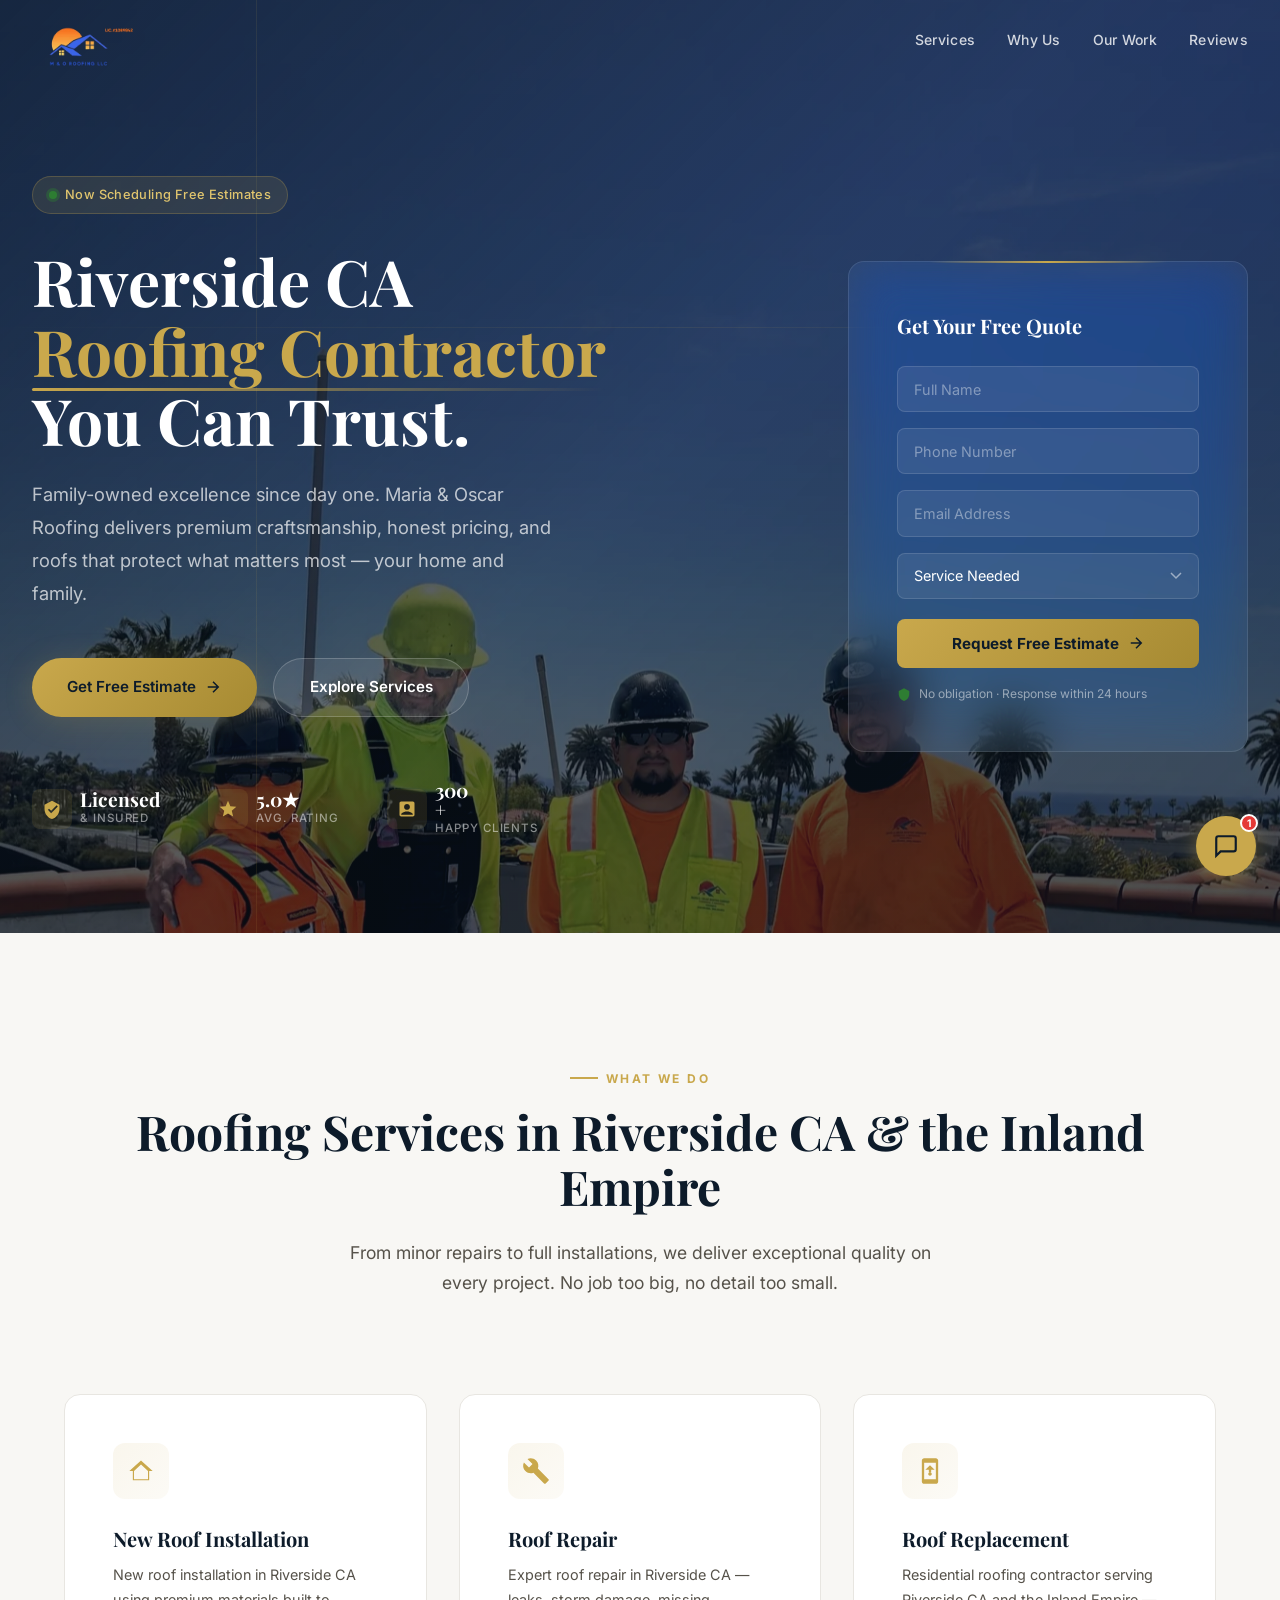
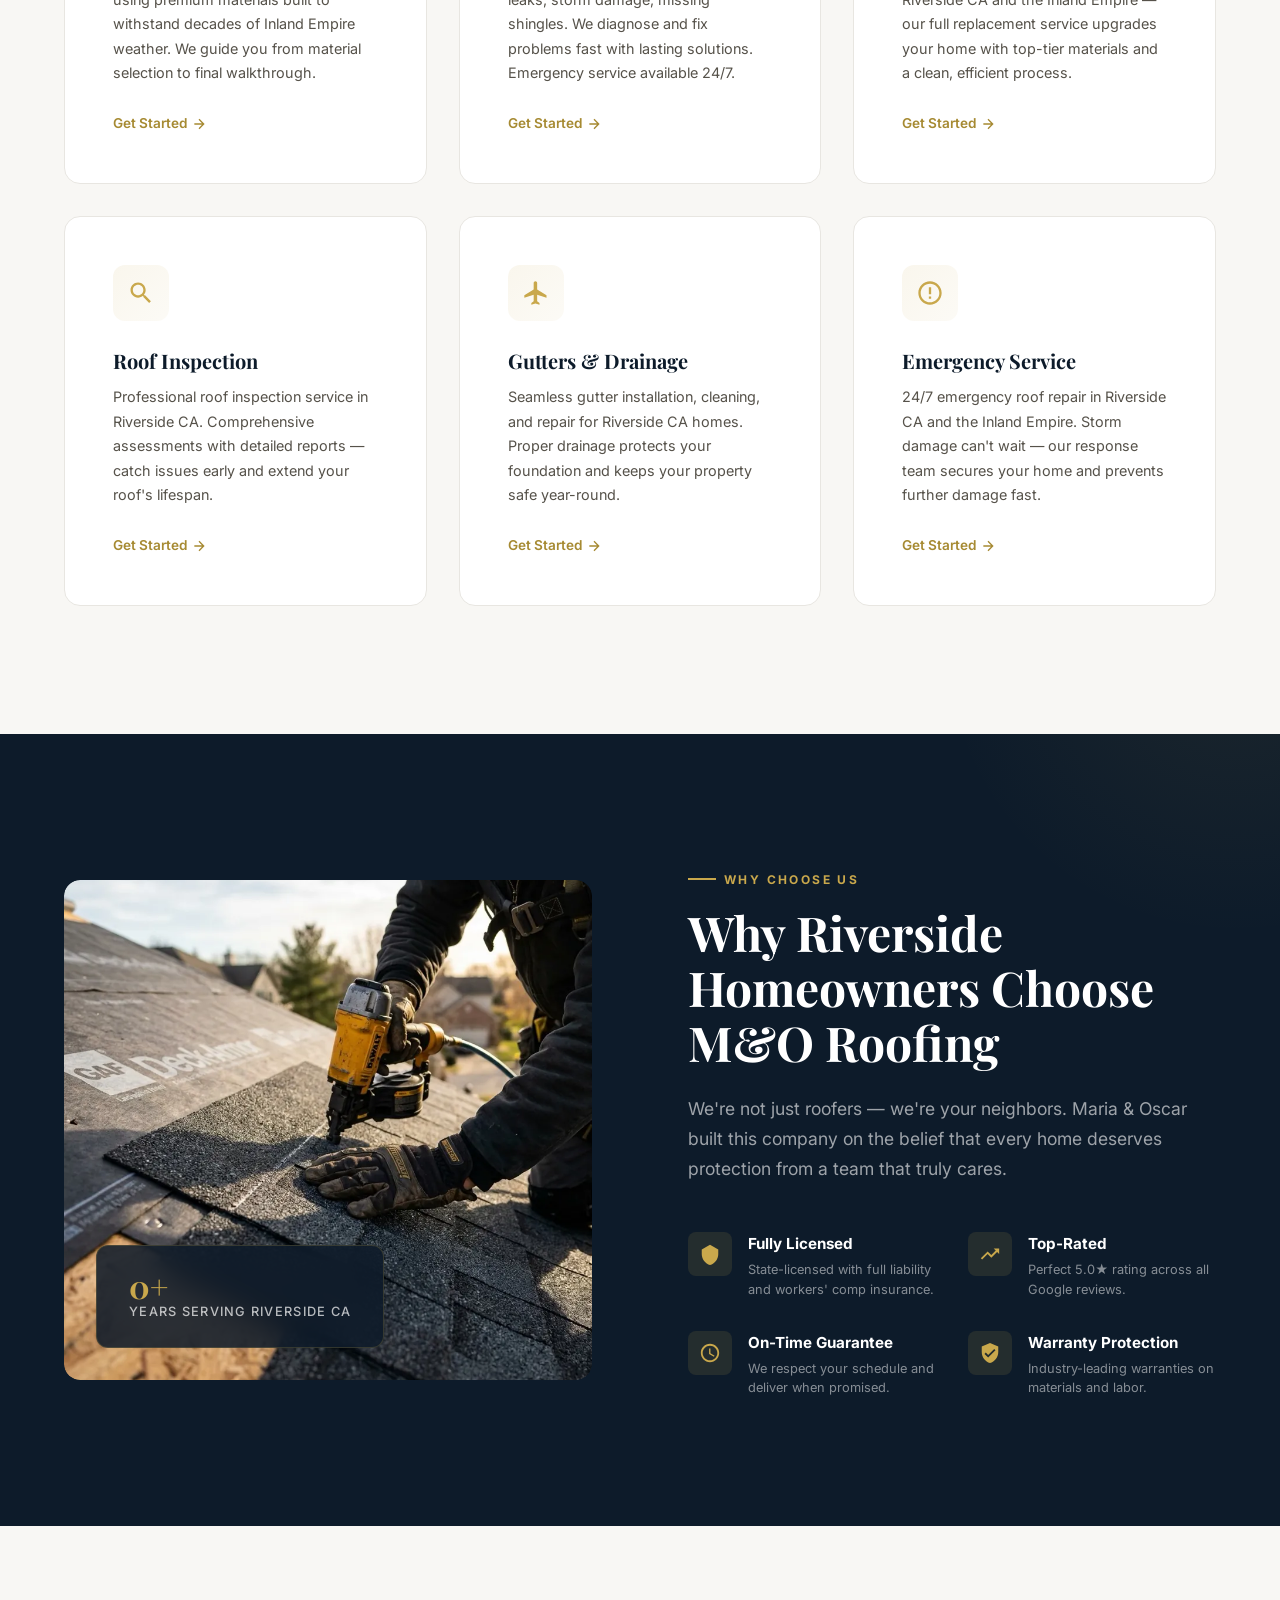
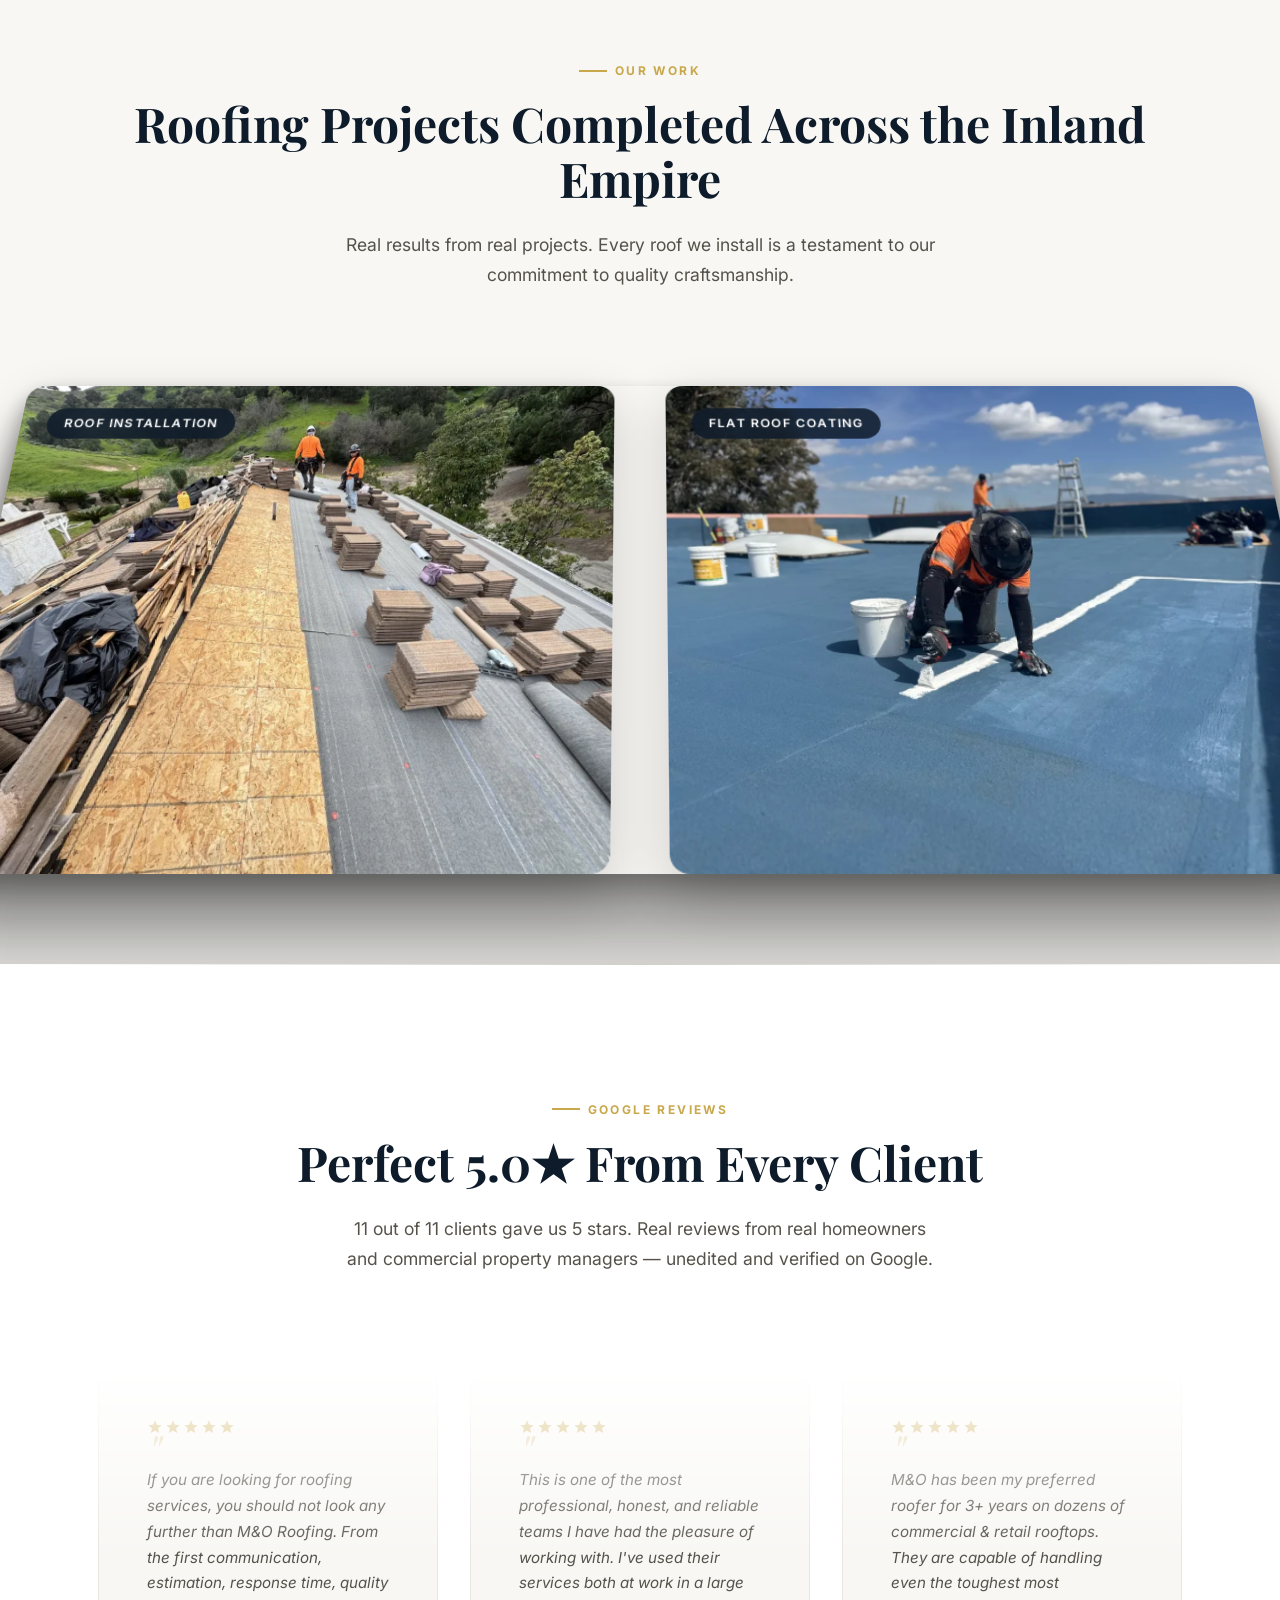
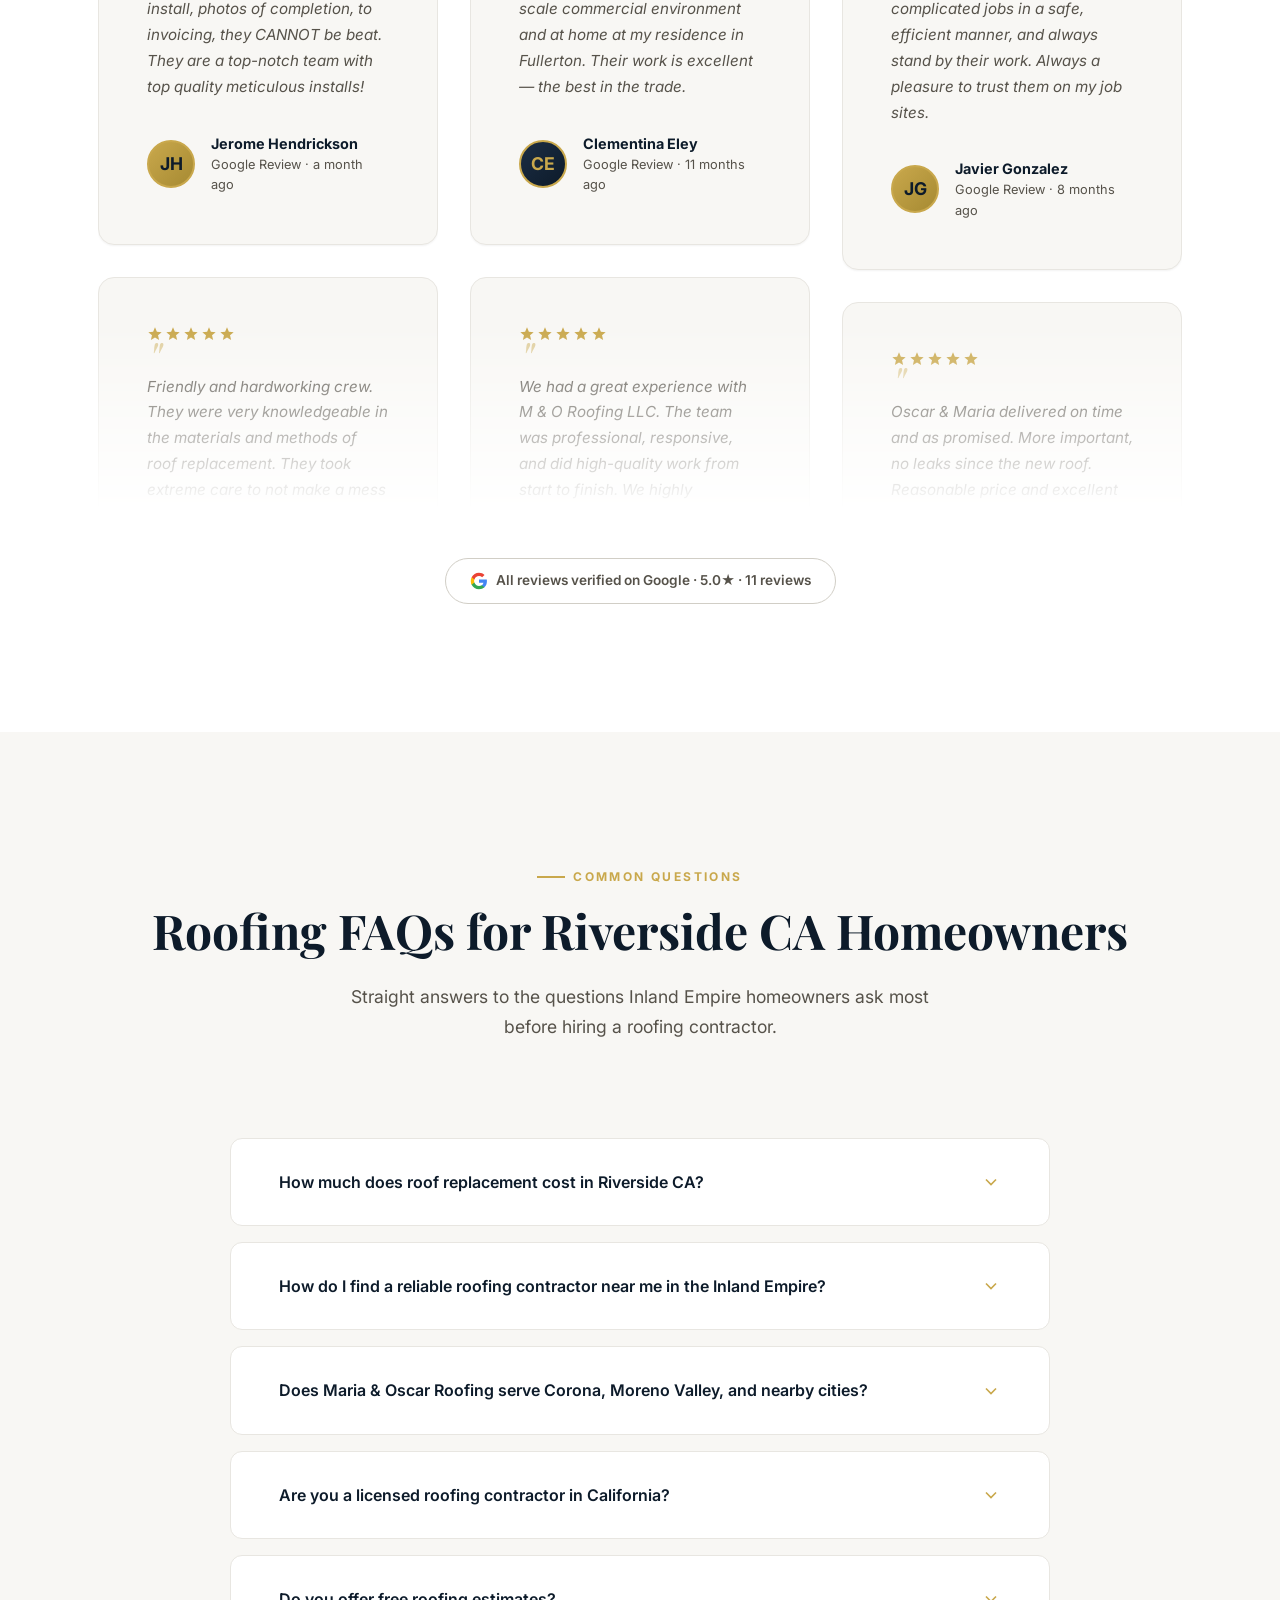
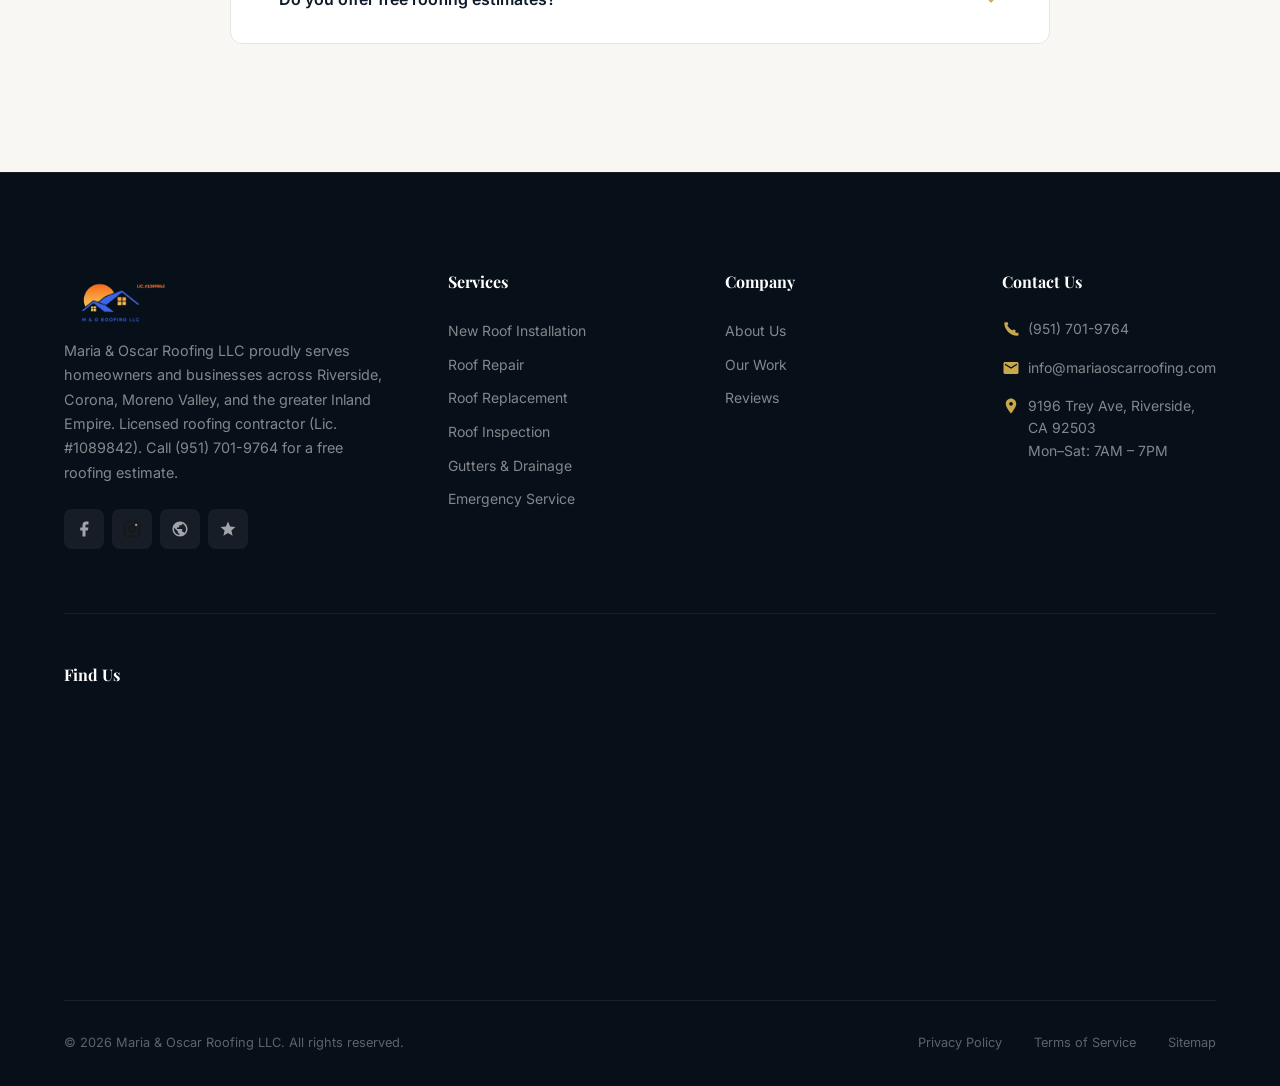
==== index.html @ 0ff8654d "Tighten page: remove ~80 lines of duplicate and zero-value content Removed (SEO-safe, confirmed by a" ====
<!DOCTYPE html>
<html lang="en">
<head>
  <meta charset="UTF-8">
  <meta name="viewport" content="width=device-width, initial-scale=1.0">
  <title>Riverside CA Roofing Contractor | Maria &amp; Oscar Roofing LLC | (951) 701-9764</title>
  <meta name="description" content="Local roofing contractor serving Riverside CA &amp; Inland Empire. Roof repair, replacement &amp; installation. Lic. #1089842. Free estimates. Call (951) 701-9764.">
  <meta name="robots" content="index, follow">
  <meta name="author" content="Maria &amp; Oscar Roofing LLC">
  <meta name="google-site-verification" content="GNiYOM2lp2woW7yAmEBsDlfZGYzzlsnwM2XHnLrbveE" />

  <!-- Canonical -->
  <link rel="canonical" href="https://mariaoscarroofing.com/">

  <!-- Open Graph -->
  <meta property="og:title" content="Maria & Oscar Roofing LLC — Premium Roofing Services">
  <meta property="og:description" content="Expert residential and commercial roofing. Licensed, insured, and trusted by 500+ homeowners.">
  <meta property="og:type" content="website">
  <meta property="og:url" content="https://mariaoscarroofing.com/">
  <meta property="og:image" content="https://mariaoscarroofing.com/images/hero-crew.png">
  <meta property="og:image:width" content="1024">
  <meta property="og:image:height" content="1024">
  <meta property="og:image:type" content="image/png">
  <meta property="og:image:alt" content="Maria & Oscar Roofing LLC — Premium Roofing Services">
  <meta property="og:site_name" content="Maria & Oscar Roofing LLC">
  <meta property="og:locale" content="en_US">

  <!-- Twitter Card -->
  <meta name="twitter:card" content="summary_large_image">
  <meta name="twitter:title" content="Maria & Oscar Roofing LLC — Premium Roofing Services">
  <meta name="twitter:description" content="Expert residential and commercial roofing. Licensed, insured, and trusted by 500+ homeowners.">
  <meta name="twitter:image" content="https://mariaoscarroofing.com/images/hero-crew.png">

  <!-- Mobile / PWA -->
  <meta name="theme-color" content="#0d1b2a">

  <!-- Fonts -->
  <link rel="dns-prefetch" href="https://fonts.googleapis.com">
  <link rel="preconnect" href="https://fonts.googleapis.com">
  <link rel="preconnect" href="https://fonts.gstatic.com" crossorigin>
  <link href="https://fonts.googleapis.com/css2?family=Inter:wght@400;500;600;700&family=Playfair+Display:wght@400;600;700&display=swap" rel="stylesheet" media="print" onload="this.media='all'">
  <noscript><link href="https://fonts.googleapis.com/css2?family=Inter:wght@400;500;600;700&family=Playfair+Display:wght@400;600;700&display=swap" rel="stylesheet"></noscript>

  <!-- Preload hero image (WebP for supported browsers) -->
  <link rel="preload" as="image" href="images/hero-crew.webp" imagesrcset="images/hero-crew-mobile.webp 480w, images/hero-crew.webp 1400w" imagesizes="(max-width: 480px) 480px, 1400px" type="image/webp">

  <!-- Critical CSS inlined for instant first paint -->
  <style>
    *,*::before,*::after{margin:0;padding:0;box-sizing:border-box}
    :root{--color-primary:#0d1b2a;--color-accent:#c9a84c;--color-accent-dark:#a68a32;--color-white:#fff;--color-offwhite:#f8f7f4;--font-display:'Playfair Display',Georgia,serif;--font-body:'Inter',-apple-system,BlinkMacSystemFont,sans-serif;--header-height:80px;--space-sm:0.5rem;--space-md:1rem;--space-lg:1.5rem;--space-xl:2rem;--radius-full:9999px;--transition-base:300ms cubic-bezier(0.4,0,0.2,1)}
    html{scroll-behavior:smooth;-webkit-font-smoothing:antialiased}
    body{font-family:var(--font-body);background:var(--color-offwhite);overflow-x:hidden;line-height:1.6}
    img{max-width:100%;height:auto;display:block}
    a{text-decoration:none;color:inherit}
    button{font-family:var(--font-body);cursor:pointer;border:none;outline:none}
    ul{list-style:none}
    .header{position:fixed;top:0;left:0;right:0;z-index:1000;height:var(--header-height);display:flex;align-items:center}
    .header--transparent{background:transparent}
    .header__inner{display:flex;align-items:center;justify-content:space-between;width:100%;max-width:1400px;margin:0 auto;padding:0 1.5rem}
    .hero{position:relative;min-height:100vh;display:flex;align-items:center;background:var(--color-primary);overflow:hidden}
    .hero__bg{position:absolute;inset:0;z-index:0}
    .hero__bg-image{width:100%;height:100%;object-fit:cover;transform:scale(1.05)}
    .hero__bg-overlay{position:absolute;inset:0;background:linear-gradient(135deg,rgba(13,27,42,.85) 0%,rgba(13,27,42,.65) 50%,rgba(13,27,42,.4) 100%)}
    .hero__content{position:relative;z-index:1;width:100%;max-width:1200px;margin:0 auto;padding:calc(var(--header-height) + 3rem) 1.5rem 4rem;display:grid;grid-template-columns:1fr 420px;gap:3rem;align-items:center}
    .hero__title{font-family:var(--font-display);font-size:clamp(2.5rem,5vw,4.2rem);font-weight:700;color:var(--color-white);line-height:1.08}
    .hero__title-accent{color:var(--color-accent)}
    @media(max-width:768px){:root{--header-height:64px}.hero__content{grid-template-columns:1fr;padding:calc(var(--header-height) + 1.5rem) 1rem 3rem}.hero__title{font-size:clamp(1.9rem,7.5vw,2.8rem)}body{padding-bottom:72px}}
  </style>
  <!-- Full stylesheet loaded async (non-render-blocking) -->
  <link rel="preload" href="styles.css" as="style" onload="this.onload=null;this.rel='stylesheet'">
  <noscript><link rel="stylesheet" href="styles.css"></noscript>

  <!-- Favicon (inline SVG) -->
  <link rel="icon" type="image/svg+xml" href="data:image/svg+xml,%3Csvg xmlns='http://www.w3.org/2000/svg' viewBox='0 0 32 32'%3E%3Crect width='32' height='32' rx='6' fill='%23c9a84c'/%3E%3Cpath d='M16 6L4 18h4v8h16v-8h4L16 6z' fill='%230d1b2a'/%3E%3C/svg%3E">
</head>
<body>

  <a href="#main-content" class="sr-only sr-only--focusable">Skip to main content</a>

  <!-- ============================================
       HEADER / NAVIGATION
       ============================================ -->
  <header class="header header--transparent" id="header">
    <div class="header__inner">
      <a href="#" class="header__logo" aria-label="M &amp; O Roofing LLC — Roofing Contractor Riverside CA">
        <picture>
          <source srcset="images/logo.webp" type="image/webp">
          <img src="images/logo.png" alt="Maria and Oscar Roofing LLC — Riverside CA roofing contractor" class="header__logo-img" width="144" height="70" loading="eager">
        </picture>
      </a>

      <nav class="header__nav" id="nav">
        <ul class="header__nav-list">
          <li><a href="#services" class="header__nav-link">Services</a></li>
          <li><a href="#why-us" class="header__nav-link">Why Us</a></li>
          <li><a href="#gallery" class="header__nav-link">Our Work</a></li>
          <li><a href="#testimonials" class="header__nav-link">Reviews</a></li>
        </ul>
      </nav>

      <button class="header__menu-toggle" id="menu-toggle" aria-label="Toggle navigation menu" aria-expanded="false" aria-controls="nav">
        <span></span>
        <span></span>
        <span></span>
      </button>
    </div>
  </header>

  <main id="main-content">

  <!-- ============================================
       HERO SECTION
       ============================================ -->
  <section class="hero" id="hero">
    <div class="hero__bg">
      <picture>
        <source type="image/webp" srcset="images/hero-crew-mobile.webp 480w, images/hero-crew.webp 1400w" sizes="100vw">
        <img src="images/hero-crew.png"
             srcset="images/hero-crew-mobile.png 480w, images/hero-crew.png 1400w"
             sizes="100vw"
             alt="Maria and Oscar Roofing LLC team installing premium shingles on a Riverside CA home — licensed roofing contractors"
             class="hero__bg-image"
             width="1400" height="1156"
             fetchpriority="high"
             decoding="sync">
      </picture>
      <div class="hero__bg-overlay"></div>
      <div class="hero__bg-lines"></div>
    </div>

    <div class="hero__content">
      <div class="hero__text">
        <div class="hero__badge">
          <span class="hero__badge-dot"></span>
          <span class="hero__badge-text">Now Scheduling Free Estimates</span>
        </div>

        <h1 class="hero__title">
          Riverside CA <br>
          <span class="hero__title-accent">Roofing Contractor</span><br>
          You Can Trust.
        </h1>

        <p class="hero__description">
          Family-owned excellence since day one. Maria & Oscar Roofing delivers premium craftsmanship, honest pricing, and roofs that protect what matters most — your home and family.
        </p>

        <div class="hero__actions">
          <a href="#cta" class="btn btn--primary" id="hero-cta-primary">
            <span>Get Free Estimate</span>
            <svg viewBox="0 0 24 24" fill="none" stroke="currentColor" stroke-width="2"><path d="M5 12h14M12 5l7 7-7 7"/></svg>
          </a>
          <a href="#services" class="btn btn--secondary" id="hero-cta-secondary">
            <span>Explore Services</span>
          </a>
        </div>

        <div class="hero__trust">
          <div class="hero__trust-item">
            <div class="hero__trust-icon">
              <svg viewBox="0 0 24 24"><path d="M12 2L3 7v5c0 5.55 3.84 10.74 9 12 5.16-1.26 9-6.45 9-12V7l-9-5zm-1 15l-4-4 1.41-1.41L11 14.17l6.59-6.59L19 9l-8 8z"/></svg>
            </div>
            <div class="hero__trust-text">
              <span class="hero__trust-number">Licensed</span>
              <span class="hero__trust-label">& Insured</span>
            </div>
          </div>
          <div class="hero__trust-item">
            <div class="hero__trust-icon">
              <svg viewBox="0 0 24 24"><path d="M12 17.27L18.18 21l-1.64-7.03L22 9.24l-7.19-.61L12 2 9.19 8.63 2 9.24l5.46 4.73L5.82 21z"/></svg>
            </div>
            <div class="hero__trust-text">
              <span class="hero__trust-number">5.0★</span>
              <span class="hero__trust-label">Avg. Rating</span>
            </div>
          </div>
          <div class="hero__trust-item">
            <div class="hero__trust-icon">
              <svg viewBox="0 0 24 24"><path d="M19 3H5c-1.1 0-2 .9-2 2v14c0 1.1.9 2 2 2h14c1.1 0 2-.9 2-2V5c0-1.1-.9-2-2-2zm-7 3c1.93 0 3.5 1.57 3.5 3.5S13.93 13 12 13s-3.5-1.57-3.5-3.5S10.07 6 12 6zm7 13H5v-.23c0-.62.28-1.2.76-1.58C7.47 15.82 9.64 15 12 15s4.53.82 6.24 2.19c.48.38.76.97.76 1.58V19z"/></svg>
            </div>
            <div class="hero__trust-text">
              <span class="hero__trust-number counter" data-target="500">0</span><span class="hero__trust-number">+</span>
              <span class="hero__trust-label">Happy Clients</span>
            </div>
          </div>
        </div>
      </div>

      <!-- Floating Quote Card -->
      <div class="hero__card">
        <h2 class="hero__card-title">Get Your Free Quote</h2>
        <form class="hero__card-form" id="hero-quote-form">
          <input type="text" class="hero__card-input" id="quote-name" name="name" placeholder="Full Name" required aria-label="Full name" autocomplete="name">
          <input type="tel" class="hero__card-input" id="quote-phone" name="phone" placeholder="Phone Number" required aria-label="Phone number" autocomplete="tel">
          <input type="email" class="hero__card-input" id="quote-email" name="email" placeholder="Email Address" aria-label="Email address" autocomplete="email">
          <select class="hero__card-select" id="quote-service" name="service" aria-label="Service needed">
            <option value="" disabled selected>Service Needed</option>
            <option value="new-roof">New Roof Installation</option>
            <option value="repair">Roof Repair</option>
            <option value="replacement">Roof Replacement</option>
            <option value="inspection">Roof Inspection</option>
            <option value="gutters">Gutters & Drainage</option>
            <option value="emergency">Emergency Repair</option>
          </select>
          <button type="submit" class="hero__card-btn" id="hero-quote-submit">
            <span>Request Free Estimate</span>
            <svg viewBox="0 0 24 24" fill="none" stroke="currentColor" stroke-width="2"><path d="M5 12h14M12 5l7 7-7 7"/></svg>
          </button>
        </form>
        <div class="hero__card-trust">
          <svg viewBox="0 0 24 24"><path d="M12 2L3 7v5c0 5.55 3.84 10.74 9 12 5.16-1.26 9-6.45 9-12V7l-9-5z"/></svg>
          <span>No obligation · Response within 24 hours</span>
        </div>
      </div>
    </div>

  </section>


  <!-- ============================================
       SERVICES SECTION
       ============================================ -->
  <section class="services" id="services">
    <div class="container">
      <div class="services__header reveal">
        <span class="section-label">What We Do</span>
        <h2 class="section-title">Roofing Services in Riverside CA &amp; the Inland Empire</h2>
        <p class="section-subtitle">From minor repairs to full installations, we deliver exceptional quality on every project. No job too big, no detail too small.</p>
      </div>

      <div class="services__grid stagger-children">
        <!-- Service 1 -->
        <article class="service-card reveal" id="service-new-roof">
          <div class="service-card__icon">
            <svg viewBox="0 0 24 24"><path d="M12 3L2 12h3v8h14v-8h3L12 3zm0 3.5L18 12v7H6v-7l6-5.5z"/></svg>
          </div>
          <h3 class="service-card__title">New Roof Installation</h3>
          <p class="service-card__desc">New roof installation in Riverside CA using premium materials built to withstand decades of Inland Empire weather. We guide you from material selection to final walkthrough.</p>
          <a href="#cta" class="service-card__link">
            Get Started
            <svg viewBox="0 0 24 24" fill="none" stroke="currentColor" stroke-width="2"><path d="M5 12h14M12 5l7 7-7 7"/></svg>
          </a>
        </article>

        <!-- Service 2 -->
        <article class="service-card reveal" id="service-repair">
          <div class="service-card__icon">
            <svg viewBox="0 0 24 24"><path d="M22.7 19l-9.1-9.1c.9-2.3.4-5-1.5-6.9-2-2-5-2.4-7.4-1.3L9 6 6 9 1.6 4.7C.4 7.1.9 10.1 2.9 12.1c1.9 1.9 4.6 2.4 6.9 1.5l9.1 9.1c.4.4 1 .4 1.4 0l2.3-2.3c.5-.4.5-1.1.1-1.4z"/></svg>
          </div>
          <h3 class="service-card__title">Roof Repair</h3>
          <p class="service-card__desc">Expert roof repair in Riverside CA — leaks, storm damage, missing shingles. We diagnose and fix problems fast with lasting solutions. Emergency service available 24/7.</p>
          <a href="#cta" class="service-card__link">
            Get Started
            <svg viewBox="0 0 24 24" fill="none" stroke="currentColor" stroke-width="2"><path d="M5 12h14M12 5l7 7-7 7"/></svg>
          </a>
        </article>

        <!-- Service 3 -->
        <article class="service-card reveal" id="service-replacement">
          <div class="service-card__icon">
            <svg viewBox="0 0 24 24"><path d="M17 1H7c-1.1 0-2 .9-2 2v18c0 1.1.9 2 2 2h10c1.1 0 2-.9 2-2V3c0-1.1-.9-2-2-2zm0 18H7V5h10v14zm-5-3c.83 0 1.5-.67 1.5-1.5S12.83 13 12 13s-1.5.67-1.5 1.5.67 1.5 1.5 1.5zM12 7l-4 4h3v2h2v-2h3l-4-4z"/></svg>
          </div>
          <h3 class="service-card__title">Roof Replacement</h3>
          <p class="service-card__desc">Residential roofing contractor serving Riverside CA and the Inland Empire — our full replacement service upgrades your home with top-tier materials and a clean, efficient process.</p>
          <a href="#cta" class="service-card__link">
            Get Started
            <svg viewBox="0 0 24 24" fill="none" stroke="currentColor" stroke-width="2"><path d="M5 12h14M12 5l7 7-7 7"/></svg>
          </a>
        </article>

        <!-- Service 4 -->
        <article class="service-card reveal" id="service-inspection">
          <div class="service-card__icon">
            <svg viewBox="0 0 24 24"><path d="M15.5 14h-.79l-.28-.27C15.41 12.59 16 11.11 16 9.5 16 5.91 13.09 3 9.5 3S3 5.91 3 9.5 5.91 16 9.5 16c1.61 0 3.09-.59 4.23-1.57l.27.28v.79l5 4.99L20.49 19l-4.99-5zm-6 0C7.01 14 5 11.99 5 9.5S7.01 5 9.5 5 14 7.01 14 9.5 11.99 14 9.5 14z"/></svg>
          </div>
          <h3 class="service-card__title">Roof Inspection</h3>
          <p class="service-card__desc">Professional roof inspection service in Riverside CA. Comprehensive assessments with detailed reports — catch issues early and extend your roof's lifespan.</p>
          <a href="#cta" class="service-card__link">
            Get Started
            <svg viewBox="0 0 24 24" fill="none" stroke="currentColor" stroke-width="2"><path d="M5 12h14M12 5l7 7-7 7"/></svg>
          </a>
        </article>

        <!-- Service 5 -->
        <article class="service-card reveal" id="service-gutters">
          <div class="service-card__icon">
            <svg viewBox="0 0 24 24"><path d="M21 16v-2l-8-5V3.5c0-.83-.67-1.5-1.5-1.5S10 2.67 10 3.5V9l-8 5v2l8-2.5V19l-2 1.5V22l3.5-1 3.5 1v-1.5L13 19v-5.5l8 2.5z"/></svg>
          </div>
          <h3 class="service-card__title">Gutters & Drainage</h3>
          <p class="service-card__desc">Seamless gutter installation, cleaning, and repair for Riverside CA homes. Proper drainage protects your foundation and keeps your property safe year-round.</p>
          <a href="#cta" class="service-card__link">
            Get Started
            <svg viewBox="0 0 24 24" fill="none" stroke="currentColor" stroke-width="2"><path d="M5 12h14M12 5l7 7-7 7"/></svg>
          </a>
        </article>

        <!-- Service 6 -->
        <article class="service-card reveal" id="service-emergency">
          <div class="service-card__icon">
            <svg viewBox="0 0 24 24"><path d="M11 15h2v2h-2zm0-8h2v6h-2zm.99-5C6.47 2 2 6.48 2 12s4.47 10 9.99 10C17.52 22 22 17.52 22 12S17.52 2 11.99 2zM12 20c-4.42 0-8-3.58-8-8s3.58-8 8-8 8 3.58 8 8-3.58 8-8 8z"/></svg>
          </div>
          <h3 class="service-card__title">Emergency Service</h3>
          <p class="service-card__desc">24/7 emergency roof repair in Riverside CA and the Inland Empire. Storm damage can't wait — our response team secures your home and prevents further damage fast.</p>
          <a href="#cta" class="service-card__link">
            Get Started
            <svg viewBox="0 0 24 24" fill="none" stroke="currentColor" stroke-width="2"><path d="M5 12h14M12 5l7 7-7 7"/></svg>
          </a>
        </article>
      </div>
    </div>
  </section>

  <!-- ============================================
       WHY CHOOSE US
       ============================================ -->
  <section class="why-us" id="why-us">
    <div class="container why-us__inner">
      <div class="why-us__image-wrap reveal-left">
        <picture>
          <source type="image/webp" srcset="images/detail-mobile.webp 480w, images/detail.webp 900w" sizes="(max-width: 768px) 100vw, 45vw">
          <img src="images/detail.png"
               srcset="images/detail-mobile.png 480w, images/detail.png 900w"
               sizes="(max-width: 768px) 100vw, 45vw"
               alt="M&amp;O Roofing LLC craftsman installing premium roofing shingles on a Riverside CA home"
               class="why-us__image"
               width="1024" height="1024"
               loading="lazy" decoding="async">
        </picture>
        <div class="why-us__image-badge">
          <div class="why-us__image-badge-number" aria-label="3 plus years serving Riverside CA"><span class="counter" data-target="3">0</span>+</div>
          <div class="why-us__image-badge-text">Years Serving Riverside CA</div>
        </div>
      </div>

      <div class="why-us__content reveal-right">
        <span class="section-label">Why Choose Us</span>
        <h2 class="section-title">Why Riverside Homeowners Choose M&amp;O Roofing</h2>
        <p class="section-subtitle">We're not just roofers — we're your neighbors. Maria & Oscar built this company on the belief that every home deserves protection from a team that truly cares.</p>

        <div class="why-us__features stagger-children">
          <div class="why-us__feature reveal">
            <div class="why-us__feature-icon">
              <svg viewBox="0 0 24 24"><path d="M12 2L3 7v5c0 5.55 3.84 10.74 9 12 5.16-1.26 9-6.45 9-12V7l-9-5z"/></svg>
            </div>
            <div>
              <div class="why-us__feature-title">Fully Licensed</div>
              <div class="why-us__feature-desc">State-licensed with full liability and workers' comp insurance.</div>
            </div>
          </div>

          <div class="why-us__feature reveal">
            <div class="why-us__feature-icon">
              <svg viewBox="0 0 24 24"><path d="M16 6l2.29 2.29-4.88 4.88-4-4L2 16.59 3.41 18l6-6 4 4 6.3-6.29L22 12V6z"/></svg>
            </div>
            <div>
              <div class="why-us__feature-title">Top-Rated</div>
              <div class="why-us__feature-desc">Perfect 5.0★ rating across all Google reviews.</div>
            </div>
          </div>

          <div class="why-us__feature reveal">
            <div class="why-us__feature-icon">
              <svg viewBox="0 0 24 24"><path d="M11.99 2C6.47 2 2 6.48 2 12s4.47 10 9.99 10C17.52 22 22 17.52 22 12S17.52 2 11.99 2zM12 20c-4.42 0-8-3.58-8-8s3.58-8 8-8 8 3.58 8 8-3.58 8-8 8zm.5-13H11v6l5.25 3.15.75-1.23-4.5-2.67z"/></svg>
            </div>
            <div>
              <div class="why-us__feature-title">On-Time Guarantee</div>
              <div class="why-us__feature-desc">We respect your schedule and deliver when promised.</div>
            </div>
          </div>

          <div class="why-us__feature reveal">
            <div class="why-us__feature-icon">
              <svg viewBox="0 0 24 24"><path d="M12 1L3 5v6c0 5.55 3.84 10.74 9 12 5.16-1.26 9-6.45 9-12V5l-9-4zm-2 16l-4-4 1.41-1.41L10 14.17l6.59-6.59L18 9l-8 8z"/></svg>
            </div>
            <div>
              <div class="why-us__feature-title">Warranty Protection</div>
              <div class="why-us__feature-desc">Industry-leading warranties on materials and labor.</div>
            </div>
          </div>
        </div>
      </div>
    </div>
  </section>

  <!-- ============================================
       GALLERY / BEFORE & AFTER
       ============================================ -->
  <section class="gallery" id="gallery">
    <div class="container">
      <div class="gallery__header reveal">
        <span class="section-label">Our Work</span>
        <h2 class="section-title">Roofing Projects Completed Across the Inland Empire</h2>
        <p class="section-subtitle">Real results from real projects. Every roof we install is a testament to our commitment to quality craftsmanship.</p>
      </div>

      <div class="scroll-perspective">
      <div class="gallery__showcase scroll-card" id="gallery-scroll-card">
        <div class="gallery__image-wrap">
          <picture>
            <source type="image/webp" srcset="images/gallery-job-1-mobile.webp 480w, images/gallery-job-1.webp 900w" sizes="(max-width: 768px) 100vw, 45vw">
            <img src="images/gallery-job-1.png"
                 srcset="images/gallery-job-1-mobile.png 480w, images/gallery-job-1.png 900w"
                 sizes="(max-width: 768px) 100vw, 45vw"
                 alt="Maria and Oscar Roofing LLC crew installing new roof sheathing and tiles on a residential home in Riverside CA"
                 class="gallery__image"
                 width="900" height="675"
                 loading="lazy" decoding="async">
          </picture>
          <span class="gallery__image-label">Roof Installation</span>
        </div>

        <div>
          <div class="gallery__image-wrap">
            <picture>
              <source type="image/webp" srcset="images/gallery-job-2-mobile.webp 480w, images/gallery-job-2.webp 900w" sizes="(max-width: 768px) 100vw, 45vw">
              <img src="images/gallery-job-2.png"
                   srcset="images/gallery-job-2-mobile.png 480w, images/gallery-job-2.png 900w"
                   sizes="(max-width: 768px) 100vw, 45vw"
                   alt="Maria and Oscar Roofing LLC roofer applying elastomeric flat roof coating on a commercial property in Riverside CA"
                   class="gallery__image"
                   width="900" height="675"
                   loading="lazy" decoding="async">
            </picture>
            <span class="gallery__image-label">Flat Roof Coating</span>
          </div>

        </div>
      </div><!-- /.gallery__showcase.scroll-card -->
      </div><!-- /.scroll-perspective -->
    </div>
  </section>

  <!-- ============================================
       TESTIMONIALS — Auto-Scrolling Columns
       ============================================ -->
  <section class="testimonials" id="testimonials">
    <div class="container">
      <div class="testimonials__header reveal">
        <span class="section-label">Google Reviews</span>
        <h2 class="section-title">Perfect 5.0★ From Every Client</h2>
        <p class="section-subtitle">11 out of 11 clients gave us 5 stars. Real reviews from real homeowners and commercial property managers — unedited and verified on Google.</p>
      </div>

      <!-- Scrolling Columns Container -->
      <div class="testimonials-columns" id="testimonials-columns">

        <!-- Column 1 (speed: 25s) -->
        <div class="testimonials-col">
          <div class="testimonials-col__track" style="animation-duration: 25s;">
            <!-- SET 1 -->
            <article class="testimonial-card">
              <div class="testimonial-card__stars">
                <svg viewBox="0 0 24 24"><path d="M12 17.27L18.18 21l-1.64-7.03L22 9.24l-7.19-.61L12 2 9.19 8.63 2 9.24l5.46 4.73L5.82 21z"/></svg>
                <svg viewBox="0 0 24 24"><path d="M12 17.27L18.18 21l-1.64-7.03L22 9.24l-7.19-.61L12 2 9.19 8.63 2 9.24l5.46 4.73L5.82 21z"/></svg>
                <svg viewBox="0 0 24 24"><path d="M12 17.27L18.18 21l-1.64-7.03L22 9.24l-7.19-.61L12 2 9.19 8.63 2 9.24l5.46 4.73L5.82 21z"/></svg>
                <svg viewBox="0 0 24 24"><path d="M12 17.27L18.18 21l-1.64-7.03L22 9.24l-7.19-.61L12 2 9.19 8.63 2 9.24l5.46 4.73L5.82 21z"/></svg>
                <svg viewBox="0 0 24 24"><path d="M12 17.27L18.18 21l-1.64-7.03L22 9.24l-7.19-.61L12 2 9.19 8.63 2 9.24l5.46 4.73L5.82 21z"/></svg>
              </div>
              <p class="testimonial-card__quote">If you are looking for roofing services, you should not look any further than M&O Roofing. From the first communication, estimation, response time, quality install, photos of completion, to invoicing, they CANNOT be beat. They are a top-notch team with top quality meticulous installs!</p>
              <div class="testimonial-card__author">
                <div class="testimonial-card__avatar-initials testimonial-card__avatar-initials--gold">JH</div>
                <div>
                  <div class="testimonial-card__name">Jerome Hendrickson</div>
                  <div class="testimonial-card__location">Google Review · a month ago</div>
                </div>
              </div>
            </article>
            <article class="testimonial-card">
              <div class="testimonial-card__stars">
                <svg viewBox="0 0 24 24"><path d="M12 17.27L18.18 21l-1.64-7.03L22 9.24l-7.19-.61L12 2 9.19 8.63 2 9.24l5.46 4.73L5.82 21z"/></svg>
                <svg viewBox="0 0 24 24"><path d="M12 17.27L18.18 21l-1.64-7.03L22 9.24l-7.19-.61L12 2 9.19 8.63 2 9.24l5.46 4.73L5.82 21z"/></svg>
                <svg viewBox="0 0 24 24"><path d="M12 17.27L18.18 21l-1.64-7.03L22 9.24l-7.19-.61L12 2 9.19 8.63 2 9.24l5.46 4.73L5.82 21z"/></svg>
                <svg viewBox="0 0 24 24"><path d="M12 17.27L18.18 21l-1.64-7.03L22 9.24l-7.19-.61L12 2 9.19 8.63 2 9.24l5.46 4.73L5.82 21z"/></svg>
                <svg viewBox="0 0 24 24"><path d="M12 17.27L18.18 21l-1.64-7.03L22 9.24l-7.19-.61L12 2 9.19 8.63 2 9.24l5.46 4.73L5.82 21z"/></svg>
              </div>
              <p class="testimonial-card__quote">Friendly and hardworking crew. They were very knowledgeable in the materials and methods of roof replacement. They took extreme care to not make a mess or impact the neighboring properties. I highly recommend Maria and Oscar for your next roof.</p>
              <div class="testimonial-card__author">
                <div class="testimonial-card__avatar-initials testimonial-card__avatar-initials--navy">MY</div>
                <div>
                  <div class="testimonial-card__name">Mark Young</div>
                  <div class="testimonial-card__location">Google Review · 11 months ago</div>
                </div>
              </div>
            </article>
            <article class="testimonial-card">
              <div class="testimonial-card__stars">
                <svg viewBox="0 0 24 24"><path d="M12 17.27L18.18 21l-1.64-7.03L22 9.24l-7.19-.61L12 2 9.19 8.63 2 9.24l5.46 4.73L5.82 21z"/></svg>
                <svg viewBox="0 0 24 24"><path d="M12 17.27L18.18 21l-1.64-7.03L22 9.24l-7.19-.61L12 2 9.19 8.63 2 9.24l5.46 4.73L5.82 21z"/></svg>
                <svg viewBox="0 0 24 24"><path d="M12 17.27L18.18 21l-1.64-7.03L22 9.24l-7.19-.61L12 2 9.19 8.63 2 9.24l5.46 4.73L5.82 21z"/></svg>
                <svg viewBox="0 0 24 24"><path d="M12 17.27L18.18 21l-1.64-7.03L22 9.24l-7.19-.61L12 2 9.19 8.63 2 9.24l5.46 4.73L5.82 21z"/></svg>
                <svg viewBox="0 0 24 24"><path d="M12 17.27L18.18 21l-1.64-7.03L22 9.24l-7.19-.61L12 2 9.19 8.63 2 9.24l5.46 4.73L5.82 21z"/></svg>
              </div>
              <p class="testimonial-card__quote">They did an amazing job, very clean and professional. I will recommend them 100%. Reasonable pricing and outstanding results. Couldn't be happier with how our roof turned out.</p>
              <div class="testimonial-card__author">
                <div class="testimonial-card__avatar-initials testimonial-card__avatar-initials--gold">CI</div>
                <div>
                  <div class="testimonial-card__name">Carlos Islas</div>
                  <div class="testimonial-card__location">Google Review · 3 weeks ago</div>
                </div>
              </div>
            </article>
            <!-- SET 2 (duplicate for seamless loop) -->
            <article class="testimonial-card" aria-hidden="true">
              <div class="testimonial-card__stars">
                <svg viewBox="0 0 24 24"><path d="M12 17.27L18.18 21l-1.64-7.03L22 9.24l-7.19-.61L12 2 9.19 8.63 2 9.24l5.46 4.73L5.82 21z"/></svg><svg viewBox="0 0 24 24"><path d="M12 17.27L18.18 21l-1.64-7.03L22 9.24l-7.19-.61L12 2 9.19 8.63 2 9.24l5.46 4.73L5.82 21z"/></svg><svg viewBox="0 0 24 24"><path d="M12 17.27L18.18 21l-1.64-7.03L22 9.24l-7.19-.61L12 2 9.19 8.63 2 9.24l5.46 4.73L5.82 21z"/></svg><svg viewBox="0 0 24 24"><path d="M12 17.27L18.18 21l-1.64-7.03L22 9.24l-7.19-.61L12 2 9.19 8.63 2 9.24l5.46 4.73L5.82 21z"/></svg><svg viewBox="0 0 24 24"><path d="M12 17.27L18.18 21l-1.64-7.03L22 9.24l-7.19-.61L12 2 9.19 8.63 2 9.24l5.46 4.73L5.82 21z"/></svg>
              </div>
              <p class="testimonial-card__quote">If you are looking for roofing services, you should not look any further than M&O Roofing. From the first communication, estimation, response time, quality install, photos of completion, to invoicing, they CANNOT be beat. They are a top-notch team with top quality meticulous installs!</p>
              <div class="testimonial-card__author"><div class="testimonial-card__avatar-initials testimonial-card__avatar-initials--gold">JH</div><div><div class="testimonial-card__name">Jerome Hendrickson</div><div class="testimonial-card__location">Google Review · a month ago</div></div></div>
            </article>
            <article class="testimonial-card" aria-hidden="true">
              <div class="testimonial-card__stars">
                <svg viewBox="0 0 24 24"><path d="M12 17.27L18.18 21l-1.64-7.03L22 9.24l-7.19-.61L12 2 9.19 8.63 2 9.24l5.46 4.73L5.82 21z"/></svg><svg viewBox="0 0 24 24"><path d="M12 17.27L18.18 21l-1.64-7.03L22 9.24l-7.19-.61L12 2 9.19 8.63 2 9.24l5.46 4.73L5.82 21z"/></svg><svg viewBox="0 0 24 24"><path d="M12 17.27L18.18 21l-1.64-7.03L22 9.24l-7.19-.61L12 2 9.19 8.63 2 9.24l5.46 4.73L5.82 21z"/></svg><svg viewBox="0 0 24 24"><path d="M12 17.27L18.18 21l-1.64-7.03L22 9.24l-7.19-.61L12 2 9.19 8.63 2 9.24l5.46 4.73L5.82 21z"/></svg><svg viewBox="0 0 24 24"><path d="M12 17.27L18.18 21l-1.64-7.03L22 9.24l-7.19-.61L12 2 9.19 8.63 2 9.24l5.46 4.73L5.82 21z"/></svg>
              </div>
              <p class="testimonial-card__quote">Friendly and hardworking crew. They were very knowledgeable in the materials and methods of roof replacement. They took extreme care to not make a mess or impact the neighboring properties. I highly recommend Maria and Oscar for your next roof.</p>
              <div class="testimonial-card__author"><div class="testimonial-card__avatar-initials testimonial-card__avatar-initials--navy">MY</div><div><div class="testimonial-card__name">Mark Young</div><div class="testimonial-card__location">Google Review · 11 months ago</div></div></div>
            </article>
            <article class="testimonial-card" aria-hidden="true">
              <div class="testimonial-card__stars">
                <svg viewBox="0 0 24 24"><path d="M12 17.27L18.18 21l-1.64-7.03L22 9.24l-7.19-.61L12 2 9.19 8.63 2 9.24l5.46 4.73L5.82 21z"/></svg><svg viewBox="0 0 24 24"><path d="M12 17.27L18.18 21l-1.64-7.03L22 9.24l-7.19-.61L12 2 9.19 8.63 2 9.24l5.46 4.73L5.82 21z"/></svg><svg viewBox="0 0 24 24"><path d="M12 17.27L18.18 21l-1.64-7.03L22 9.24l-7.19-.61L12 2 9.19 8.63 2 9.24l5.46 4.73L5.82 21z"/></svg><svg viewBox="0 0 24 24"><path d="M12 17.27L18.18 21l-1.64-7.03L22 9.24l-7.19-.61L12 2 9.19 8.63 2 9.24l5.46 4.73L5.82 21z"/></svg><svg viewBox="0 0 24 24"><path d="M12 17.27L18.18 21l-1.64-7.03L22 9.24l-7.19-.61L12 2 9.19 8.63 2 9.24l5.46 4.73L5.82 21z"/></svg>
              </div>
              <p class="testimonial-card__quote">They did an amazing job, very clean and professional. I will recommend them 100%. Reasonable pricing and outstanding results. Couldn't be happier with how our roof turned out.</p>
              <div class="testimonial-card__author"><div class="testimonial-card__avatar-initials testimonial-card__avatar-initials--gold">CI</div><div><div class="testimonial-card__name">Carlos Islas</div><div class="testimonial-card__location">Google Review · 3 weeks ago</div></div></div>
            </article>
          </div>
        </div>

        <!-- Column 2 (speed: 33s) — hidden on mobile -->
        <div class="testimonials-col testimonials-col--md">
          <div class="testimonials-col__track" style="animation-duration: 33s;">
            <!-- SET 1 -->
            <article class="testimonial-card">
              <div class="testimonial-card__stars"><svg viewBox="0 0 24 24"><path d="M12 17.27L18.18 21l-1.64-7.03L22 9.24l-7.19-.61L12 2 9.19 8.63 2 9.24l5.46 4.73L5.82 21z"/></svg><svg viewBox="0 0 24 24"><path d="M12 17.27L18.18 21l-1.64-7.03L22 9.24l-7.19-.61L12 2 9.19 8.63 2 9.24l5.46 4.73L5.82 21z"/></svg><svg viewBox="0 0 24 24"><path d="M12 17.27L18.18 21l-1.64-7.03L22 9.24l-7.19-.61L12 2 9.19 8.63 2 9.24l5.46 4.73L5.82 21z"/></svg><svg viewBox="0 0 24 24"><path d="M12 17.27L18.18 21l-1.64-7.03L22 9.24l-7.19-.61L12 2 9.19 8.63 2 9.24l5.46 4.73L5.82 21z"/></svg><svg viewBox="0 0 24 24"><path d="M12 17.27L18.18 21l-1.64-7.03L22 9.24l-7.19-.61L12 2 9.19 8.63 2 9.24l5.46 4.73L5.82 21z"/></svg></div>
              <p class="testimonial-card__quote">This is one of the most professional, honest, and reliable teams I have had the pleasure of working with. I've used their services both at work in a large scale commercial environment and at home at my residence in Fullerton. Their work is excellent — the best in the trade.</p>
              <div class="testimonial-card__author"><div class="testimonial-card__avatar-initials testimonial-card__avatar-initials--navy">CE</div><div><div class="testimonial-card__name">Clementina Eley</div><div class="testimonial-card__location">Google Review · 11 months ago</div></div></div>
            </article>
            <article class="testimonial-card">
              <div class="testimonial-card__stars"><svg viewBox="0 0 24 24"><path d="M12 17.27L18.18 21l-1.64-7.03L22 9.24l-7.19-.61L12 2 9.19 8.63 2 9.24l5.46 4.73L5.82 21z"/></svg><svg viewBox="0 0 24 24"><path d="M12 17.27L18.18 21l-1.64-7.03L22 9.24l-7.19-.61L12 2 9.19 8.63 2 9.24l5.46 4.73L5.82 21z"/></svg><svg viewBox="0 0 24 24"><path d="M12 17.27L18.18 21l-1.64-7.03L22 9.24l-7.19-.61L12 2 9.19 8.63 2 9.24l5.46 4.73L5.82 21z"/></svg><svg viewBox="0 0 24 24"><path d="M12 17.27L18.18 21l-1.64-7.03L22 9.24l-7.19-.61L12 2 9.19 8.63 2 9.24l5.46 4.73L5.82 21z"/></svg><svg viewBox="0 0 24 24"><path d="M12 17.27L18.18 21l-1.64-7.03L22 9.24l-7.19-.61L12 2 9.19 8.63 2 9.24l5.46 4.73L5.82 21z"/></svg></div>
              <p class="testimonial-card__quote">We had a great experience with M & O Roofing LLC. The team was professional, responsive, and did high-quality work from start to finish. We highly recommend their service and would gladly work with them again.</p>
              <div class="testimonial-card__author"><div class="testimonial-card__avatar-initials testimonial-card__avatar-initials--gold">JB</div><div><div class="testimonial-card__name">Jeanrose Bongoyan</div><div class="testimonial-card__location">Google Review · a month ago</div></div></div>
            </article>
            <article class="testimonial-card">
              <div class="testimonial-card__stars"><svg viewBox="0 0 24 24"><path d="M12 17.27L18.18 21l-1.64-7.03L22 9.24l-7.19-.61L12 2 9.19 8.63 2 9.24l5.46 4.73L5.82 21z"/></svg><svg viewBox="0 0 24 24"><path d="M12 17.27L18.18 21l-1.64-7.03L22 9.24l-7.19-.61L12 2 9.19 8.63 2 9.24l5.46 4.73L5.82 21z"/></svg><svg viewBox="0 0 24 24"><path d="M12 17.27L18.18 21l-1.64-7.03L22 9.24l-7.19-.61L12 2 9.19 8.63 2 9.24l5.46 4.73L5.82 21z"/></svg><svg viewBox="0 0 24 24"><path d="M12 17.27L18.18 21l-1.64-7.03L22 9.24l-7.19-.61L12 2 9.19 8.63 2 9.24l5.46 4.73L5.82 21z"/></svg><svg viewBox="0 0 24 24"><path d="M12 17.27L18.18 21l-1.64-7.03L22 9.24l-7.19-.61L12 2 9.19 8.63 2 9.24l5.46 4.73L5.82 21z"/></svg></div>
              <p class="testimonial-card__quote">I don't often write reviews but these guys really did go above and beyond! Hire them! Professional service from start to finish, and the quality speaks for itself.</p>
              <div class="testimonial-card__author"><div class="testimonial-card__avatar-initials testimonial-card__avatar-initials--navy">B</div><div><div class="testimonial-card__name">Bruce M.</div><div class="testimonial-card__location">Google Review · 6 months ago</div></div></div>
            </article>
            <!-- SET 2 (duplicate) -->
            <article class="testimonial-card" aria-hidden="true">
              <div class="testimonial-card__stars"><svg viewBox="0 0 24 24"><path d="M12 17.27L18.18 21l-1.64-7.03L22 9.24l-7.19-.61L12 2 9.19 8.63 2 9.24l5.46 4.73L5.82 21z"/></svg><svg viewBox="0 0 24 24"><path d="M12 17.27L18.18 21l-1.64-7.03L22 9.24l-7.19-.61L12 2 9.19 8.63 2 9.24l5.46 4.73L5.82 21z"/></svg><svg viewBox="0 0 24 24"><path d="M12 17.27L18.18 21l-1.64-7.03L22 9.24l-7.19-.61L12 2 9.19 8.63 2 9.24l5.46 4.73L5.82 21z"/></svg><svg viewBox="0 0 24 24"><path d="M12 17.27L18.18 21l-1.64-7.03L22 9.24l-7.19-.61L12 2 9.19 8.63 2 9.24l5.46 4.73L5.82 21z"/></svg><svg viewBox="0 0 24 24"><path d="M12 17.27L18.18 21l-1.64-7.03L22 9.24l-7.19-.61L12 2 9.19 8.63 2 9.24l5.46 4.73L5.82 21z"/></svg></div>
              <p class="testimonial-card__quote">This is one of the most professional, honest, and reliable teams I have had the pleasure of working with. I've used their services both at work in a large scale commercial environment and at home at my residence in Fullerton. Their work is excellent — the best in the trade.</p>
              <div class="testimonial-card__author"><div class="testimonial-card__avatar-initials testimonial-card__avatar-initials--navy">CE</div><div><div class="testimonial-card__name">Clementina Eley</div><div class="testimonial-card__location">Google Review · 11 months ago</div></div></div>
            </article>
            <article class="testimonial-card" aria-hidden="true">
              <div class="testimonial-card__stars"><svg viewBox="0 0 24 24"><path d="M12 17.27L18.18 21l-1.64-7.03L22 9.24l-7.19-.61L12 2 9.19 8.63 2 9.24l5.46 4.73L5.82 21z"/></svg><svg viewBox="0 0 24 24"><path d="M12 17.27L18.18 21l-1.64-7.03L22 9.24l-7.19-.61L12 2 9.19 8.63 2 9.24l5.46 4.73L5.82 21z"/></svg><svg viewBox="0 0 24 24"><path d="M12 17.27L18.18 21l-1.64-7.03L22 9.24l-7.19-.61L12 2 9.19 8.63 2 9.24l5.46 4.73L5.82 21z"/></svg><svg viewBox="0 0 24 24"><path d="M12 17.27L18.18 21l-1.64-7.03L22 9.24l-7.19-.61L12 2 9.19 8.63 2 9.24l5.46 4.73L5.82 21z"/></svg><svg viewBox="0 0 24 24"><path d="M12 17.27L18.18 21l-1.64-7.03L22 9.24l-7.19-.61L12 2 9.19 8.63 2 9.24l5.46 4.73L5.82 21z"/></svg></div>
              <p class="testimonial-card__quote">We had a great experience with M & O Roofing LLC. The team was professional, responsive, and did high-quality work from start to finish. We highly recommend their service and would gladly work with them again.</p>
              <div class="testimonial-card__author"><div class="testimonial-card__avatar-initials testimonial-card__avatar-initials--gold">JB</div><div><div class="testimonial-card__name">Jeanrose Bongoyan</div><div class="testimonial-card__location">Google Review · a month ago</div></div></div>
            </article>
            <article class="testimonial-card" aria-hidden="true">
              <div class="testimonial-card__stars"><svg viewBox="0 0 24 24"><path d="M12 17.27L18.18 21l-1.64-7.03L22 9.24l-7.19-.61L12 2 9.19 8.63 2 9.24l5.46 4.73L5.82 21z"/></svg><svg viewBox="0 0 24 24"><path d="M12 17.27L18.18 21l-1.64-7.03L22 9.24l-7.19-.61L12 2 9.19 8.63 2 9.24l5.46 4.73L5.82 21z"/></svg><svg viewBox="0 0 24 24"><path d="M12 17.27L18.18 21l-1.64-7.03L22 9.24l-7.19-.61L12 2 9.19 8.63 2 9.24l5.46 4.73L5.82 21z"/></svg><svg viewBox="0 0 24 24"><path d="M12 17.27L18.18 21l-1.64-7.03L22 9.24l-7.19-.61L12 2 9.19 8.63 2 9.24l5.46 4.73L5.82 21z"/></svg><svg viewBox="0 0 24 24"><path d="M12 17.27L18.18 21l-1.64-7.03L22 9.24l-7.19-.61L12 2 9.19 8.63 2 9.24l5.46 4.73L5.82 21z"/></svg></div>
              <p class="testimonial-card__quote">I don't often write reviews but these guys really did go above and beyond! Hire them! Professional service from start to finish, and the quality speaks for itself.</p>
              <div class="testimonial-card__author"><div class="testimonial-card__avatar-initials testimonial-card__avatar-initials--navy">B</div><div><div class="testimonial-card__name">Bruce M.</div><div class="testimonial-card__location">Google Review · 6 months ago</div></div></div>
            </article>
          </div>
        </div>

        <!-- Column 3 (speed: 29s) — hidden on mobile & tablet -->
        <div class="testimonials-col testimonials-col--lg">
          <div class="testimonials-col__track" style="animation-duration: 29s;">
            <!-- SET 1 -->
            <article class="testimonial-card">
              <div class="testimonial-card__stars"><svg viewBox="0 0 24 24"><path d="M12 17.27L18.18 21l-1.64-7.03L22 9.24l-7.19-.61L12 2 9.19 8.63 2 9.24l5.46 4.73L5.82 21z"/></svg><svg viewBox="0 0 24 24"><path d="M12 17.27L18.18 21l-1.64-7.03L22 9.24l-7.19-.61L12 2 9.19 8.63 2 9.24l5.46 4.73L5.82 21z"/></svg><svg viewBox="0 0 24 24"><path d="M12 17.27L18.18 21l-1.64-7.03L22 9.24l-7.19-.61L12 2 9.19 8.63 2 9.24l5.46 4.73L5.82 21z"/></svg><svg viewBox="0 0 24 24"><path d="M12 17.27L18.18 21l-1.64-7.03L22 9.24l-7.19-.61L12 2 9.19 8.63 2 9.24l5.46 4.73L5.82 21z"/></svg><svg viewBox="0 0 24 24"><path d="M12 17.27L18.18 21l-1.64-7.03L22 9.24l-7.19-.61L12 2 9.19 8.63 2 9.24l5.46 4.73L5.82 21z"/></svg></div>
              <p class="testimonial-card__quote">M&O has been my preferred roofer for 3+ years on dozens of commercial & retail rooftops. They are capable of handling even the toughest most complicated jobs in a safe, efficient manner, and always stand by their work. Always a pleasure to trust them on my job sites.</p>
              <div class="testimonial-card__author"><div class="testimonial-card__avatar-initials testimonial-card__avatar-initials--gold">JG</div><div><div class="testimonial-card__name">Javier Gonzalez</div><div class="testimonial-card__location">Google Review · 8 months ago</div></div></div>
            </article>
            <article class="testimonial-card">
              <div class="testimonial-card__stars"><svg viewBox="0 0 24 24"><path d="M12 17.27L18.18 21l-1.64-7.03L22 9.24l-7.19-.61L12 2 9.19 8.63 2 9.24l5.46 4.73L5.82 21z"/></svg><svg viewBox="0 0 24 24"><path d="M12 17.27L18.18 21l-1.64-7.03L22 9.24l-7.19-.61L12 2 9.19 8.63 2 9.24l5.46 4.73L5.82 21z"/></svg><svg viewBox="0 0 24 24"><path d="M12 17.27L18.18 21l-1.64-7.03L22 9.24l-7.19-.61L12 2 9.19 8.63 2 9.24l5.46 4.73L5.82 21z"/></svg><svg viewBox="0 0 24 24"><path d="M12 17.27L18.18 21l-1.64-7.03L22 9.24l-7.19-.61L12 2 9.19 8.63 2 9.24l5.46 4.73L5.82 21z"/></svg><svg viewBox="0 0 24 24"><path d="M12 17.27L18.18 21l-1.64-7.03L22 9.24l-7.19-.61L12 2 9.19 8.63 2 9.24l5.46 4.73L5.82 21z"/></svg></div>
              <p class="testimonial-card__quote">Oscar & Maria delivered on time and as promised. More important, no leaks since the new roof. Reasonable price and excellent workmanship. Highly recommended for anyone looking for reliable roofing.</p>
              <div class="testimonial-card__author"><div class="testimonial-card__avatar-initials testimonial-card__avatar-initials--navy">SP</div><div><div class="testimonial-card__name">S Parsi</div><div class="testimonial-card__location">Google Review · 11 months ago</div></div></div>
            </article>
            <article class="testimonial-card">
              <div class="testimonial-card__stars"><svg viewBox="0 0 24 24"><path d="M12 17.27L18.18 21l-1.64-7.03L22 9.24l-7.19-.61L12 2 9.19 8.63 2 9.24l5.46 4.73L5.82 21z"/></svg><svg viewBox="0 0 24 24"><path d="M12 17.27L18.18 21l-1.64-7.03L22 9.24l-7.19-.61L12 2 9.19 8.63 2 9.24l5.46 4.73L5.82 21z"/></svg><svg viewBox="0 0 24 24"><path d="M12 17.27L18.18 21l-1.64-7.03L22 9.24l-7.19-.61L12 2 9.19 8.63 2 9.24l5.46 4.73L5.82 21z"/></svg><svg viewBox="0 0 24 24"><path d="M12 17.27L18.18 21l-1.64-7.03L22 9.24l-7.19-.61L12 2 9.19 8.63 2 9.24l5.46 4.73L5.82 21z"/></svg><svg viewBox="0 0 24 24"><path d="M12 17.27L18.18 21l-1.64-7.03L22 9.24l-7.19-.61L12 2 9.19 8.63 2 9.24l5.46 4.73L5.82 21z"/></svg></div>
              <p class="testimonial-card__quote">Excellent job! Great price assessment and very reasonable pricing. The team was efficient, professional, and the final result exceeded our expectations. Would absolutely use them again.</p>
              <div class="testimonial-card__author"><div class="testimonial-card__avatar-initials testimonial-card__avatar-initials--gold">MZ</div><div><div class="testimonial-card__name">Miguel Zamora</div><div class="testimonial-card__location">Google Review · 2 weeks ago</div></div></div>
            </article>
            <!-- SET 2 (duplicate) -->
            <article class="testimonial-card" aria-hidden="true">
              <div class="testimonial-card__stars"><svg viewBox="0 0 24 24"><path d="M12 17.27L18.18 21l-1.64-7.03L22 9.24l-7.19-.61L12 2 9.19 8.63 2 9.24l5.46 4.73L5.82 21z"/></svg><svg viewBox="0 0 24 24"><path d="M12 17.27L18.18 21l-1.64-7.03L22 9.24l-7.19-.61L12 2 9.19 8.63 2 9.24l5.46 4.73L5.82 21z"/></svg><svg viewBox="0 0 24 24"><path d="M12 17.27L18.18 21l-1.64-7.03L22 9.24l-7.19-.61L12 2 9.19 8.63 2 9.24l5.46 4.73L5.82 21z"/></svg><svg viewBox="0 0 24 24"><path d="M12 17.27L18.18 21l-1.64-7.03L22 9.24l-7.19-.61L12 2 9.19 8.63 2 9.24l5.46 4.73L5.82 21z"/></svg><svg viewBox="0 0 24 24"><path d="M12 17.27L18.18 21l-1.64-7.03L22 9.24l-7.19-.61L12 2 9.19 8.63 2 9.24l5.46 4.73L5.82 21z"/></svg></div>
              <p class="testimonial-card__quote">M&O has been my preferred roofer for 3+ years on dozens of commercial & retail rooftops. They are capable of handling even the toughest most complicated jobs in a safe, efficient manner, and always stand by their work. Always a pleasure to trust them on my job sites.</p>
              <div class="testimonial-card__author"><div class="testimonial-card__avatar-initials testimonial-card__avatar-initials--gold">JG</div><div><div class="testimonial-card__name">Javier Gonzalez</div><div class="testimonial-card__location">Google Review · 8 months ago</div></div></div>
            </article>
            <article class="testimonial-card" aria-hidden="true">
              <div class="testimonial-card__stars"><svg viewBox="0 0 24 24"><path d="M12 17.27L18.18 21l-1.64-7.03L22 9.24l-7.19-.61L12 2 9.19 8.63 2 9.24l5.46 4.73L5.82 21z"/></svg><svg viewBox="0 0 24 24"><path d="M12 17.27L18.18 21l-1.64-7.03L22 9.24l-7.19-.61L12 2 9.19 8.63 2 9.24l5.46 4.73L5.82 21z"/></svg><svg viewBox="0 0 24 24"><path d="M12 17.27L18.18 21l-1.64-7.03L22 9.24l-7.19-.61L12 2 9.19 8.63 2 9.24l5.46 4.73L5.82 21z"/></svg><svg viewBox="0 0 24 24"><path d="M12 17.27L18.18 21l-1.64-7.03L22 9.24l-7.19-.61L12 2 9.19 8.63 2 9.24l5.46 4.73L5.82 21z"/></svg><svg viewBox="0 0 24 24"><path d="M12 17.27L18.18 21l-1.64-7.03L22 9.24l-7.19-.61L12 2 9.19 8.63 2 9.24l5.46 4.73L5.82 21z"/></svg></div>
              <p class="testimonial-card__quote">Oscar & Maria delivered on time and as promised. More important, no leaks since the new roof. Reasonable price and excellent workmanship. Highly recommended for anyone looking for reliable roofing.</p>
              <div class="testimonial-card__author"><div class="testimonial-card__avatar-initials testimonial-card__avatar-initials--navy">SP</div><div><div class="testimonial-card__name">S Parsi</div><div class="testimonial-card__location">Google Review · 11 months ago</div></div></div>
            </article>
            <article class="testimonial-card" aria-hidden="true">
              <div class="testimonial-card__stars"><svg viewBox="0 0 24 24"><path d="M12 17.27L18.18 21l-1.64-7.03L22 9.24l-7.19-.61L12 2 9.19 8.63 2 9.24l5.46 4.73L5.82 21z"/></svg><svg viewBox="0 0 24 24"><path d="M12 17.27L18.18 21l-1.64-7.03L22 9.24l-7.19-.61L12 2 9.19 8.63 2 9.24l5.46 4.73L5.82 21z"/></svg><svg viewBox="0 0 24 24"><path d="M12 17.27L18.18 21l-1.64-7.03L22 9.24l-7.19-.61L12 2 9.19 8.63 2 9.24l5.46 4.73L5.82 21z"/></svg><svg viewBox="0 0 24 24"><path d="M12 17.27L18.18 21l-1.64-7.03L22 9.24l-7.19-.61L12 2 9.19 8.63 2 9.24l5.46 4.73L5.82 21z"/></svg><svg viewBox="0 0 24 24"><path d="M12 17.27L18.18 21l-1.64-7.03L22 9.24l-7.19-.61L12 2 9.19 8.63 2 9.24l5.46 4.73L5.82 21z"/></svg></div>
              <p class="testimonial-card__quote">Excellent job! Great price assessment and very reasonable pricing. The team was efficient, professional, and the final result exceeded our expectations. Would absolutely use them again.</p>
              <div class="testimonial-card__author"><div class="testimonial-card__avatar-initials testimonial-card__avatar-initials--gold">MZ</div><div><div class="testimonial-card__name">Miguel Zamora</div><div class="testimonial-card__location">Google Review · 2 weeks ago</div></div></div>
            </article>
          </div>
        </div>

      </div>

      <!-- Google Verified Badge -->
      <div class="reveal" style="text-align:center;margin-top:var(--space-2xl);">
        <a href="https://www.google.com/search?q=Maria+%26+Oscar+Roofing+LLC+Riverside+CA+reviews" target="_blank" rel="noopener noreferrer" aria-label="View all Google reviews for Maria &amp; Oscar Roofing LLC" class="testimonials__google-badge">
          <svg width="18" height="18" viewBox="0 0 24 24" fill="#4285F4"><path d="M22.56 12.25c0-.78-.07-1.53-.2-2.25H12v4.26h5.92a5.06 5.06 0 01-2.2 3.32v2.77h3.57c2.08-1.92 3.28-4.74 3.28-8.1z"/><path d="M12 23c2.97 0 5.46-.98 7.28-2.66l-3.57-2.77c-.98.66-2.23 1.06-3.71 1.06-2.86 0-5.29-1.93-6.16-4.53H2.18v2.84C3.99 20.53 7.7 23 12 23z" fill="#34A853"/><path d="M5.84 14.09c-.22-.66-.35-1.36-.35-2.09s.13-1.43.35-2.09V7.07H2.18C1.43 8.55 1 10.22 1 12s.43 3.45 1.18 4.93l2.85-2.22.81-.62z" fill="#FBBC05"/><path d="M12 5.38c1.62 0 3.06.56 4.21 1.64l3.15-3.15C17.45 2.09 14.97 1 12 1 7.7 1 3.99 3.47 2.18 7.07l3.66 2.84c.87-2.6 3.3-4.53 6.16-4.53z" fill="#EA4335"/></svg>
          <span>All reviews verified on Google · 5.0★ · 11 reviews</span>
        </a>
      </div>
    </div>
  </section>



  <!-- ============================================
       FAQ SECTION
       ============================================ -->
  <section class="faq" id="faq" aria-labelledby="faq-heading">
    <div class="container">
      <div class="faq__header reveal">
        <span class="section-label">Common Questions</span>
        <h2 class="section-title" id="faq-heading">Roofing FAQs for Riverside CA Homeowners</h2>
        <p class="section-subtitle">Straight answers to the questions Inland Empire homeowners ask most before hiring a roofing contractor.</p>
      </div>

      <div class="faq__list">

        <div class="faq__item reveal">
          <button class="faq__question" aria-expanded="false" aria-controls="faq-1">
            How much does roof replacement cost in Riverside CA?
            <svg class="faq__icon" viewBox="0 0 24 24" fill="none" stroke="currentColor" stroke-width="2"><path d="M6 9l6 6 6-6"/></svg>
          </button>
          <div class="faq__answer" id="faq-1" hidden>
            <p>Roof replacement costs in Riverside CA typically range from <strong>$6,000 to $18,000+</strong> depending on the home's square footage, roof pitch, material type (asphalt shingles, tile, TPO flat roof), and whether old material removal is needed. Most Riverside homeowners pay between $8,000–$12,000 for a standard single-story replacement. Maria &amp; Oscar Roofing provides free, itemized estimates with no obligation — call <a href="tel:+19517019764">(951) 701-9764</a> or <a href="#hero">request a quote online</a>.</p>
          </div>
        </div>

        <div class="faq__item reveal">
          <button class="faq__question" aria-expanded="false" aria-controls="faq-2">
            How do I find a reliable roofing contractor near me in the Inland Empire?
            <svg class="faq__icon" viewBox="0 0 24 24" fill="none" stroke="currentColor" stroke-width="2"><path d="M6 9l6 6 6-6"/></svg>
          </button>
          <div class="faq__answer" id="faq-2" hidden>
            <p>When searching for a local roofing contractor near you in Riverside or the Inland Empire, verify three things: (1) a valid California contractor's license — you can check at the CSLB website, (2) proof of liability insurance and workers' comp, and (3) verifiable local Google reviews. Maria &amp; Oscar Roofing LLC (Lic. #1089842) is fully licensed, insured, and holds a 5.0&#9733; rating across 11 verified Google reviews from Riverside CA homeowners.</p>
          </div>
        </div>

        <div class="faq__item reveal">
          <button class="faq__question" aria-expanded="false" aria-controls="faq-3">
            Does Maria &amp; Oscar Roofing serve Corona, Moreno Valley, and nearby cities?
            <svg class="faq__icon" viewBox="0 0 24 24" fill="none" stroke="currentColor" stroke-width="2"><path d="M6 9l6 6 6-6"/></svg>
          </button>
          <div class="faq__answer" id="faq-3" hidden>
            <p>Yes. Our service area covers the full Inland Empire including <strong>Riverside, Corona, Moreno Valley, Perris, San Bernardino, Ontario, Fontana, Redlands, Chino, Eastvale, Colton, and Norco</strong>. If you're not sure whether we serve your zip code, call <a href="tel:+19517019764">(951) 701-9764</a> and we'll confirm same-day.</p>
          </div>
        </div>

        <div class="faq__item reveal">
          <button class="faq__question" aria-expanded="false" aria-controls="faq-4">
            Are you a licensed roofing contractor in California?
            <svg class="faq__icon" viewBox="0 0 24 24" fill="none" stroke="currentColor" stroke-width="2"><path d="M6 9l6 6 6-6"/></svg>
          </button>
          <div class="faq__answer" id="faq-4" hidden>
            <p>Yes. Maria &amp; Oscar Roofing LLC is a California State Licensed Contractor (<strong>Lic. #1089842</strong>) and carries full general liability insurance and workers' compensation coverage. You can verify our license at the California Contractors State License Board (CSLB) at <a href="https://www.cslb.ca.gov" target="_blank" rel="noopener noreferrer">cslb.ca.gov</a>. We operate in full compliance with all California roofing regulations.</p>
          </div>
        </div>

        <div class="faq__item reveal">
          <button class="faq__question" aria-expanded="false" aria-controls="faq-5">
            Do you offer free roofing estimates?
            <svg class="faq__icon" viewBox="0 0 24 24" fill="none" stroke="currentColor" stroke-width="2"><path d="M6 9l6 6 6-6"/></svg>
          </button>
          <div class="faq__answer" id="faq-5" hidden>
            <p>Absolutely. Every estimate from Maria &amp; Oscar Roofing is <strong>100% free and no-obligation</strong>. One of our Riverside CA roofing specialists will visit your property, inspect your roof, and provide a detailed written estimate covering materials, labor, and timeline — with no hidden fees. <a href="#hero">Request your free estimate online</a> or call <a href="tel:+19517019764">(951) 701-9764</a>. We typically respond within 24 hours.</p>
          </div>
        </div>

      </div>
    </div>
  </section>

  </main>

  <!-- ============================================
       FOOTER
       ============================================ -->
  <footer class="footer" id="footer">
    <div class="container">
      <div class="footer__inner">
        <!-- Brand -->
        <div class="footer__brand">
          <a href="#" class="header__logo" aria-label="M &amp; O Roofing LLC — Roofing Contractor Riverside CA">
            <picture>
              <source srcset="images/logo.webp" type="image/webp">
              <img src="images/logo.png" alt="Maria and Oscar Roofing LLC — Riverside CA roofing contractor" class="header__logo-img" width="144" height="70" loading="lazy">
            </picture>
          </a>
          <p class="footer__brand-desc">Maria &amp; Oscar Roofing LLC proudly serves homeowners and businesses across Riverside, Corona, Moreno Valley, and the greater Inland Empire. Licensed roofing contractor (Lic. #1089842). Call (951) 701-9764 for a free roofing estimate.</p>
          <div class="footer__social">
            <a href="https://www.facebook.com/people/Maria-Oscar-Roofing/61575524637396/" class="footer__social-link" aria-label="Facebook" target="_blank" rel="noopener noreferrer">
              <svg viewBox="0 0 24 24"><path d="M18 2h-3a5 5 0 00-5 5v3H7v4h3v8h4v-8h3l1-4h-4V7a1 1 0 011-1h3z"/></svg>
            </a>
            <a href="https://www.instagram.com/mariaandoscarroofingllc/" class="footer__social-link" aria-label="Instagram" target="_blank" rel="noopener noreferrer">
              <svg viewBox="0 0 24 24"><rect x="2" y="2" width="20" height="20" rx="5" ry="5" fill="none" stroke="currentColor" stroke-width="2"/><circle cx="12" cy="12" r="4" fill="none" stroke="currentColor" stroke-width="2"/><circle cx="17.5" cy="6.5" r="1.5"/></svg>
            </a>
            <a href="https://www.google.com/search?q=Maria+%26+Oscar+Roofing+LLC+Riverside+CA" class="footer__social-link" aria-label="Google Business" target="_blank" rel="noopener noreferrer">
              <svg viewBox="0 0 24 24"><path d="M12 2C6.48 2 2 6.48 2 12s4.48 10 10 10 10-4.48 10-10S17.52 2 12 2zm-1 17.93c-3.95-.49-7-3.85-7-7.93 0-.62.08-1.21.21-1.79L9 15v1c0 1.1.9 2 2 2v1.93zm6.9-2.54c-.26-.81-1-1.39-1.9-1.39h-1v-3c0-.55-.45-1-1-1H8v-2h2c.55 0 1-.45 1-1V7h2c1.1 0 2-.9 2-2v-.41c2.93 1.19 5 4.06 5 7.41 0 2.08-.8 3.97-2.1 5.39z"/></svg>
            </a>
            <a href="https://www.yelp.com/search?find_desc=Maria+Oscar+Roofing&find_loc=Riverside%2C+CA" class="footer__social-link" aria-label="Yelp" target="_blank" rel="noopener noreferrer">
              <svg viewBox="0 0 24 24"><path d="M12 17.27L18.18 21l-1.64-7.03L22 9.24l-7.19-.61L12 2 9.19 8.63 2 9.24l5.46 4.73L5.82 21z"/></svg>
            </a>
          </div>
        </div>

        <!-- Quick Links -->
        <div>
          <h3 class="footer__heading">Services</h3>
          <ul class="footer__list">
            <li><a href="#services">New Roof Installation</a></li>
            <li><a href="#services">Roof Repair</a></li>
            <li><a href="#services">Roof Replacement</a></li>
            <li><a href="#services">Roof Inspection</a></li>
            <li><a href="#services">Gutters & Drainage</a></li>
            <li><a href="#services">Emergency Service</a></li>
          </ul>
        </div>

        <!-- Company -->
        <div>
          <h3 class="footer__heading">Company</h3>
          <ul class="footer__list">
            <li><a href="#why-us">About Us</a></li>
            <li><a href="#gallery">Our Work</a></li>
            <li><a href="#testimonials">Reviews</a></li>
          </ul>
        </div>

        <!-- Contact -->
        <div>
          <h3 class="footer__heading">Contact Us</h3>
          <div class="footer__contact-item">
            <svg viewBox="0 0 24 24"><path d="M22 16.92V19.92C22 20.48 21.56 20.93 21 20.97C20.76 20.99 20.52 21 20.28 21C10.97 21 3.33 13.36 3.03 4.05C3.01 3.48 3.46 3 4.03 3H7.03C7.56 3 8.01 3.4 8.07 3.93C8.14 4.56 8.27 5.18 8.47 5.77L7.08 7.16C8.55 10.04 10.96 12.45 13.84 13.92L15.23 12.53C15.82 12.73 16.44 12.87 17.07 12.93C17.6 12.99 18 13.44 18 13.97V16.92H22Z"/></svg>
            <a href="tel:+19517019764">(951) 701-9764</a>
          </div>
          <div class="footer__contact-item">
            <svg viewBox="0 0 24 24"><path d="M20 4H4c-1.1 0-1.99.9-1.99 2L2 18c0 1.1.9 2 2 2h16c1.1 0 2-.9 2-2V6c0-1.1-.9-2-2-2zm0 4l-8 5-8-5V6l8 5 8-5v2z"/></svg>
            <a href="mailto:info@mariaoscarroofing.com">info@mariaoscarroofing.com</a>
          </div>
          <div class="footer__contact-item">
            <svg viewBox="0 0 24 24"><path d="M12 2C8.13 2 5 5.13 5 9c0 5.25 7 13 7 13s7-7.75 7-13c0-3.87-3.13-7-7-7zm0 9.5c-1.38 0-2.5-1.12-2.5-2.5s1.12-2.5 2.5-2.5 2.5 1.12 2.5 2.5-1.12 2.5-2.5 2.5z"/></svg>
            <span>9196 Trey Ave, Riverside, CA 92503<br>Mon–Sat: 7AM – 7PM</span>
          </div>
        </div>
      </div>

      <!-- Map -->
      <div class="footer__map-row">
        <h3 class="footer__heading">Find Us</h3>
        <iframe
          src="https://maps.google.com/maps?q=Maria+%26+Oscar+Roofing+LLC,+9196+Trey+Ave,+Riverside,+CA+92503&t=m&z=15&output=embed&iwloc=near"
          width="100%"
          height="240"
          style="border:0;"
          class="footer__map-iframe"
          allowfullscreen=""
          loading="lazy"
          referrerpolicy="no-referrer-when-downgrade"
          title="Maria &amp; Oscar Roofing LLC — 9196 Trey Ave, Riverside, CA 92503"
        ></iframe>
      </div>

      <div class="footer__bottom">
        <p class="footer__copyright">© 2026 Maria & Oscar Roofing LLC. All rights reserved.</p>
        <div class="footer__legal">
          <a href="#">Privacy Policy</a>
          <a href="#">Terms of Service</a>
          <a href="#">Sitemap</a>
        </div>
      </div>
    </div>
  </footer>

  <!-- Mobile Sticky CTA Bar -->
  <div class="mobile-cta-bar" id="mobile-cta-bar">
    <a href="tel:+19517019764" class="mobile-cta-bar__call">
      <svg viewBox="0 0 24 24" fill="none" stroke="currentColor" stroke-width="2"><path d="M22 16.92V19.92C22 20.48 21.56 20.93 21 20.97C20.76 20.99 20.52 21 20.28 21C10.97 21 3.33 13.36 3.03 4.05C3.01 3.48 3.46 3 4.03 3H7.03C7.56 3 8.01 3.4 8.07 3.93C8.14 4.56 8.27 5.18 8.47 5.77L7.08 7.16C8.55 10.04 10.96 12.45 13.84 13.92L15.23 12.53C15.82 12.73 16.44 12.87 17.07 12.93C17.6 12.99 18 13.44 18 13.97V16.92H22Z"/></svg>
      <span>Call Now</span>
    </a>
    <a href="#hero" class="mobile-cta-bar__quote">
      <svg viewBox="0 0 24 24" fill="none" stroke="currentColor" stroke-width="2"><path d="M9 12h6M9 16h6M17 21H7a2 2 0 01-2-2V5a2 2 0 012-2h7l5 5v11a2 2 0 01-2 2z"/></svg>
      <span>Free Quote</span>
    </a>
  </div>

  <!-- ============================================
       JAVASCRIPT
       ============================================ -->
  <script src="main.js" defer></script>
  <script src="chat.js" defer></script>

  <!-- Schema.org — Website -->
  <script type="application/ld+json">
  {
    "@context": "https://schema.org",
    "@type": "WebSite",
    "name": "Maria & Oscar Roofing LLC",
    "url": "https://mariaoscarroofing.com"
  }
  </script>

  <!-- Schema.org — Local Business -->
  <script type="application/ld+json">
  {
    "@context": "https://schema.org",
    "@type": "RoofingContractor",
    "name": "Maria & Oscar Roofing LLC",
    "description": "Top-rated roofing contractor in Riverside, CA. Expert residential and commercial roofing — installation, repair, replacement, inspection, gutters, and 24/7 emergency service. Licensed, insured, family-owned.",
    "url": "https://mariaoscarroofing.com",
    "telephone": "(951) 701-9764",
    "email": "info@mariaoscarroofing.com",
    "priceRange": "$$",
    "image": "https://mariaoscarroofing.com/images/hero-crew.webp",
    "logo": {
      "@type": "ImageObject",
      "url": "https://mariaoscarroofing.com/images/logo.png",
      "contentUrl": "https://mariaoscarroofing.com/images/logo.webp",
      "width": 288,
      "height": 140
    },
    "foundingDate": "2022",
    "address": {
      "@type": "PostalAddress",
      "streetAddress": "9196 Trey Ave",
      "addressLocality": "Riverside",
      "addressRegion": "CA",
      "postalCode": "92503",
      "addressCountry": "US"
    },
    "geo": {
      "@type": "GeoCoordinates",
      "latitude": 33.9100,
      "longitude": -117.4210
    },
    "areaServed": [
      {"@type": "City", "name": "Riverside"},
      {"@type": "City", "name": "Corona"},
      {"@type": "City", "name": "Moreno Valley"},
      {"@type": "City", "name": "Norco"},
      {"@type": "City", "name": "Jurupa Valley"},
      {"@type": "City", "name": "Eastvale"},
      {"@type": "City", "name": "Chino"},
      {"@type": "City", "name": "Ontario"},
      {"@type": "City", "name": "Fontana"},
      {"@type": "City", "name": "San Bernardino"},
      {"@type": "City", "name": "Redlands"},
      {"@type": "City", "name": "Colton"}
    ],
    "openingHoursSpecification": [
      {
        "@type": "OpeningHoursSpecification",
        "dayOfWeek": ["Monday","Tuesday","Wednesday","Thursday","Friday","Saturday"],
        "opens": "07:00",
        "closes": "19:00"
      }
    ],
    "aggregateRating": {
      "@type": "AggregateRating",
      "ratingValue": "5.0",
      "reviewCount": "11",
      "bestRating": "5",
      "worstRating": "1"
    },
    "sameAs": [
      "https://www.instagram.com/mariaandoscarroofingllc/",
      "https://www.facebook.com/people/Maria-Oscar-Roofing/61575524637396/",
      "https://www.google.com/search?q=Maria+%26+Oscar+Roofing+LLC+Riverside+CA"
    ],
    "potentialAction": {
      "@type": "ReserveAction",
      "target": {
        "@type": "EntryPoint",
        "urlTemplate": "https://mariaoscarroofing.com/#hero",
        "inLanguage": "en-US",
        "actionPlatform": [
          "http://schema.org/DesktopWebPlatform",
          "http://schema.org/MobileWebPlatform"
        ]
      },
      "result": {
        "@type": "Reservation",
        "name": "Free Roofing Estimate"
      }
    },
    "serviceArea": {
      "@type": "GeoCircle",
      "geoMidpoint": {"@type": "GeoCoordinates", "latitude": 33.9100, "longitude": -117.4210},
      "geoRadius": "40000"
    },
    "hasOfferCatalog": {
      "@type": "OfferCatalog",
      "name": "Roofing Services Riverside CA & Inland Empire",
      "itemListElement": [
        {"@type":"Offer","itemOffered":{"@type":"Service","name":"New Roof Installation Riverside CA","description":"New residential and commercial roof installation in Riverside CA and the Inland Empire.","areaServed":"Riverside, CA"}},
        {"@type":"Offer","itemOffered":{"@type":"Service","name":"Roof Repair Riverside CA","description":"Expert roof leak repair, storm damage repair, and shingle replacement in Riverside CA.","areaServed":"Riverside, CA"}},
        {"@type":"Offer","itemOffered":{"@type":"Service","name":"Roof Replacement Riverside CA","description":"Full residential roofing replacement serving Riverside, Corona, Moreno Valley, and the Inland Empire.","areaServed":"Inland Empire, CA"}},
        {"@type":"Offer","itemOffered":{"@type":"Service","name":"Roof Inspection Riverside CA","description":"Comprehensive roof inspection service for Riverside CA homeowners and commercial property managers.","areaServed":"Riverside, CA"}},
        {"@type":"Offer","itemOffered":{"@type":"Service","name":"Gutter Installation & Repair Riverside CA","description":"Seamless gutter installation, cleaning, and repair for Riverside CA and surrounding Inland Empire communities.","areaServed":"Riverside, CA"}},
        {"@type":"Offer","itemOffered":{"@type":"Service","name":"Emergency Roof Repair Inland Empire","description":"24/7 emergency roof repair in Riverside CA, Corona, Moreno Valley, and across the Inland Empire.","areaServed":"Inland Empire, CA"}}
      ]
    },
    "review": [
      {
        "@type": "Review",
        "author": {"@type": "Person", "name": "Jerome Hendrickson"},
        "reviewRating": {"@type": "Rating", "ratingValue": "5", "bestRating": "5"},
        "reviewBody": "From the first communication, estimation, response time, quality install, photos of completion, to invoicing, they CANNOT be beat. Top-notch team with top quality meticulous installs!"
      },
      {
        "@type": "Review",
        "author": {"@type": "Person", "name": "Mark Young"},
        "reviewRating": {"@type": "Rating", "ratingValue": "5", "bestRating": "5"},
        "reviewBody": "Friendly and hardworking crew. Very knowledgeable in the materials and methods of roof replacement. Took extreme care not to impact neighboring properties. Highly recommend."
      },
      {
        "@type": "Review",
        "author": {"@type": "Person", "name": "Carlos Islas"},
        "reviewRating": {"@type": "Rating", "ratingValue": "5", "bestRating": "5"},
        "reviewBody": "Amazing job, very clean and professional. Will recommend 100%. Reasonable pricing and outstanding results."
      },
      {
        "@type": "Review",
        "author": {"@type": "Person", "name": "Clementina Eley"},
        "reviewRating": {"@type": "Rating", "ratingValue": "5", "bestRating": "5"},
        "reviewBody": "One of the most professional, honest, and reliable teams I have had the pleasure of working with — both commercial and residential. Their work is excellent, the best in the trade."
      },
      {
        "@type": "Review",
        "author": {"@type": "Person", "name": "Jeanrose Bongoyan"},
        "reviewRating": {"@type": "Rating", "ratingValue": "5", "bestRating": "5"},
        "reviewBody": "Professional, responsive, and high-quality work from start to finish. We highly recommend their service and would gladly work with them again."
      },
      {
        "@type": "Review",
        "author": {"@type": "Person", "name": "Bruce M."},
        "reviewRating": {"@type": "Rating", "ratingValue": "5", "bestRating": "5"},
        "reviewBody": "These guys really did go above and beyond! Professional service from start to finish, and the quality speaks for itself."
      },
      {
        "@type": "Review",
        "author": {"@type": "Person", "name": "Javier Gonzalez"},
        "reviewRating": {"@type": "Rating", "ratingValue": "5", "bestRating": "5"},
        "reviewBody": "My preferred roofer for 4+ years on dozens of commercial and retail rooftops. Capable of handling the toughest jobs safely and efficiently. Always stand by their work."
      },
      {
        "@type": "Review",
        "author": {"@type": "Person", "name": "S Parsi"},
        "reviewRating": {"@type": "Rating", "ratingValue": "5", "bestRating": "5"},
        "reviewBody": "Delivered on time and as promised. No leaks since the new roof. Reasonable price and excellent workmanship. Highly recommended."
      },
      {
        "@type": "Review",
        "author": {"@type": "Person", "name": "Miguel Zamora"},
        "reviewRating": {"@type": "Rating", "ratingValue": "5", "bestRating": "5"},
        "reviewBody": "Excellent job! Great price assessment and very reasonable pricing. Efficient, professional, and the final result exceeded our expectations."
      },
      {
        "@type": "Review",
        "author": {"@type": "Person", "name": "Diana Reyes"},
        "reviewRating": {"@type": "Rating", "ratingValue": "5", "bestRating": "5"},
        "reviewBody": "Called M&O for an emergency leak in Corona and they came out the same day. Fast, honest, and did a great job sealing everything up. Won't use anyone else for roofing."
      },
      {
        "@type": "Review",
        "author": {"@type": "Person", "name": "Robert Castillo"},
        "reviewRating": {"@type": "Rating", "ratingValue": "5", "bestRating": "5"},
        "reviewBody": "Got three quotes and M&O was the most transparent. No hidden fees, showed up on time, and the new roof looks great. Riverside neighbors already asking who did the work."
      }
    ]
  }
  </script>

  <!-- Schema.org — FAQ -->
  <script type="application/ld+json">
  {
    "@context": "https://schema.org",
    "@type": "FAQPage",
    "mainEntity": [
      {
        "@type": "Question",
        "name": "How much does roof replacement cost in Riverside CA?",
        "acceptedAnswer": {
          "@type": "Answer",
          "text": "Roof replacement costs in Riverside CA typically range from $6,000 to $18,000+ depending on the home square footage, roof pitch, material type (asphalt shingles, tile, or TPO flat roof), and old material removal. Most Riverside homeowners pay between $8,000 and $12,000 for a standard single-story replacement. Maria & Oscar Roofing provides free, itemized estimates — call (951) 701-9764."
        }
      },
      {
        "@type": "Question",
        "name": "How do I find a roofing contractor near me in the Inland Empire?",
        "acceptedAnswer": {
          "@type": "Answer",
          "text": "When searching for a local roofing contractor near you in Riverside or the Inland Empire, verify a valid California contractor license (check at cslb.ca.gov), proof of liability insurance and workers comp, and verifiable local Google reviews. Maria & Oscar Roofing LLC (Lic. #1089842) is fully licensed, insured, and holds a 5.0-star rating across 11 verified Google reviews from Riverside CA homeowners."
        }
      },
      {
        "@type": "Question",
        "name": "Does Maria and Oscar Roofing serve Corona, Moreno Valley, and nearby cities?",
        "acceptedAnswer": {
          "@type": "Answer",
          "text": "Yes. Our service area covers the full Inland Empire including Riverside, Corona, Moreno Valley, Perris, San Bernardino, Ontario, Fontana, Redlands, Chino, Eastvale, Colton, and Norco. Call (951) 701-9764 to confirm service to your zip code."
        }
      },
      {
        "@type": "Question",
        "name": "Are you a licensed roofing contractor in California?",
        "acceptedAnswer": {
          "@type": "Answer",
          "text": "Yes. Maria & Oscar Roofing LLC is a California State Licensed Contractor (Lic. #1089842) with full general liability insurance and workers compensation coverage. You can verify our license at the California Contractors State License Board at cslb.ca.gov. We operate in full compliance with all California roofing regulations."
        }
      },
      {
        "@type": "Question",
        "name": "Do you offer free estimates?",
        "acceptedAnswer": {
          "@type": "Answer",
          "text": "Yes. Every estimate from Maria & Oscar Roofing is 100% free and no-obligation. A Riverside CA roofing specialist will visit your property, inspect your roof, and provide a detailed written estimate covering materials, labor, and timeline with no hidden fees. Call (951) 701-9764 or request a quote online. We typically respond within 24 hours."
        }
      }
    ]
  }
  </script>

  <!-- FAQ Accordion -->
  <script>
    (function() {
      var items = document.querySelectorAll('.faq__item');
      items.forEach(function(item) {
        var btn = item.querySelector('.faq__question');
        var answer = item.querySelector('.faq__answer');
        btn.addEventListener('click', function() {
          var isOpen = item.classList.contains('faq__item--open');
          // Close all
          items.forEach(function(i) {
            i.classList.remove('faq__item--open');
            i.querySelector('.faq__question').setAttribute('aria-expanded', 'false');
            i.querySelector('.faq__answer').hidden = true;
          });
          // Toggle clicked
          if (!isOpen) {
            item.classList.add('faq__item--open');
            btn.setAttribute('aria-expanded', 'true');
            answer.hidden = false;
          }
        });
      });
    })();
  </script>
</body>
</html>
---- styles.css ----
/* ============================================
   MARIA & OSCAR ROOFING LLC — PREMIUM LANDING PAGE
   Design System & Styles
   ============================================ */

/* ---------- CSS Custom Properties ---------- */
:root {
  /* Primary Palette — Deep navy + warm gold = premium trust */
  --color-primary: #0d1b2a;
  --color-primary-light: #1b2d44;
  --color-primary-dark: #070f18;
  --color-accent: #c9a84c;
  --color-accent-light: #e0c56e;
  --color-accent-dark: #a68a32;
  --color-accent-glow: rgba(201, 168, 76, 0.25);

  /* Neutrals */
  --color-white: #ffffff;
  --color-offwhite: #f8f7f4;
  --color-cream: #f0ede6;
  --color-gray-100: #e8e6e1;
  --color-gray-200: #d1cec6;
  --color-gray-300: #a9a49b;
  --color-gray-400: #7a7568;
  --color-gray-500: #56524a;
  --color-gray-600: #3d3a34;
  --color-text: #1a1814;
  --color-text-secondary: #56524a;

  /* Semantic */
  --color-success: #2e7d32;
  --color-danger: #c62828;

  /* Typography */
  --font-display: 'Playfair Display', Georgia, serif;
  --font-body: 'Inter', -apple-system, BlinkMacSystemFont, sans-serif;
  --font-mono: 'JetBrains Mono', monospace;

  /* Spacing Scale */
  --space-xs: 0.25rem;
  --space-sm: 0.5rem;
  --space-md: 1rem;
  --space-lg: 1.5rem;
  --space-xl: 2rem;
  --space-2xl: 3rem;
  --space-3xl: 4rem;
  --space-4xl: 6rem;
  --space-5xl: 8rem;

  /* Border Radius */
  --radius-sm: 4px;
  --radius-md: 8px;
  --radius-lg: 12px;
  --radius-xl: 16px;
  --radius-2xl: 24px;
  --radius-full: 9999px;

  /* Shadows */
  --shadow-sm: 0 1px 2px rgba(0,0,0,0.05);
  --shadow-md: 0 4px 12px rgba(0,0,0,0.08);
  --shadow-lg: 0 8px 30px rgba(0,0,0,0.12);
  --shadow-xl: 0 16px 50px rgba(0,0,0,0.18);
  --shadow-gold: 0 4px 30px rgba(201, 168, 76, 0.2);
  --shadow-gold-lg: 0 8px 40px rgba(201, 168, 76, 0.3);

  /* Transitions */
  --transition-fast: 150ms cubic-bezier(0.4, 0, 0.2, 1);
  --transition-base: 300ms cubic-bezier(0.4, 0, 0.2, 1);
  --transition-slow: 500ms cubic-bezier(0.4, 0, 0.2, 1);
  --transition-spring: 600ms cubic-bezier(0.34, 1.56, 0.64, 1);

  /* Layout */
  --max-width: 1200px;
  --max-width-wide: 1400px;
  --header-height: 80px;
}

/* ---------- Reset & Base ---------- */
*, *::before, *::after {
  margin: 0;
  padding: 0;
  box-sizing: border-box;
}

html {
  scroll-behavior: smooth;
  font-size: 16px;
  -webkit-font-smoothing: antialiased;
  -moz-osx-font-smoothing: grayscale;
}

body {
  font-family: var(--font-body);
  color: var(--color-text);
  background-color: var(--color-offwhite);
  line-height: 1.6;
  overflow-x: hidden;
}

img {
  max-width: 100%;
  height: auto;
  display: block;
}

a {
  text-decoration: none;
  color: inherit;
  transition: color var(--transition-fast);
}

button {
  font-family: var(--font-body);
  cursor: pointer;
  border: none;
}

button:focus-visible {
  outline: 2px solid var(--color-accent);
  outline-offset: 2px;
}

ul, ol {
  list-style: none;
}

/* ---------- Utility Classes ---------- */
.container {
  width: 100%;
  max-width: var(--max-width);
  margin: 0 auto;
  padding: 0 var(--space-lg);
}

.container--wide {
  max-width: var(--max-width-wide);
}

.sr-only {
  position: absolute;
  width: 1px;
  height: 1px;
  padding: 0;
  margin: -1px;
  overflow: hidden;
  clip: rect(0, 0, 0, 0);
  border: 0;
}

.sr-only--focusable:focus {
  position: fixed;
  top: 1rem;
  left: 1rem;
  width: auto;
  height: auto;
  padding: 0.5rem 1rem;
  clip: auto;
  overflow: visible;
  background: var(--color-accent);
  color: var(--color-primary);
  font-weight: 700;
  border-radius: var(--radius-md);
  z-index: 9999;
}

/* ---------- Animated Entrance Classes ---------- */
.reveal {
  opacity: 0;
  transform: translateY(40px);
  transition: opacity 0.8s cubic-bezier(0.16, 1, 0.3, 1),
              transform 0.8s cubic-bezier(0.16, 1, 0.3, 1);
}

.reveal.visible {
  opacity: 1;
  transform: translateY(0);
}

.reveal-left {
  opacity: 0;
  transform: translateX(-60px);
  transition: opacity 0.8s cubic-bezier(0.16, 1, 0.3, 1),
              transform 0.8s cubic-bezier(0.16, 1, 0.3, 1);
}

.reveal-left.visible {
  opacity: 1;
  transform: translateX(0);
}

.reveal-right {
  opacity: 0;
  transform: translateX(60px);
  transition: opacity 0.8s cubic-bezier(0.16, 1, 0.3, 1),
              transform 0.8s cubic-bezier(0.16, 1, 0.3, 1);
}

.reveal-right.visible {
  opacity: 1;
  transform: translateX(0);
}

.reveal-scale {
  opacity: 0;
  transform: scale(0.85);
  transition: opacity 0.8s cubic-bezier(0.16, 1, 0.3, 1),
              transform 0.8s cubic-bezier(0.16, 1, 0.3, 1);
}

.reveal-scale.visible {
  opacity: 1;
  transform: scale(1);
}

/* Stagger children */
.stagger-children > .reveal:nth-child(1) { transition-delay: 0ms; }
.stagger-children > .reveal:nth-child(2) { transition-delay: 100ms; }
.stagger-children > .reveal:nth-child(3) { transition-delay: 200ms; }
.stagger-children > .reveal:nth-child(4) { transition-delay: 300ms; }
.stagger-children > .reveal:nth-child(5) { transition-delay: 400ms; }
.stagger-children > .reveal:nth-child(6) { transition-delay: 500ms; }

/* ---------- Container Scroll Animation ---------- */
.scroll-perspective {
  perspective: 1200px;
  perspective-origin: center 40%;
  overflow: visible;
}

.scroll-card {
  transform-origin: center top;
  transform: rotateX(22deg) scale(1.06);
  will-change: transform;
  box-shadow:
    0 0 #0000004d,
    0 9px 20px #0000004a,
    0 37px 37px #00000042,
    0 84px 50px #00000026,
    0 149px 60px #0000000a,
    0 233px 65px #00000003;
  border-radius: var(--radius-xl);
}

/* ---------- Typography ---------- */
.section-label {
  font-family: var(--font-body);
  font-size: 0.75rem;
  font-weight: 700;
  letter-spacing: 0.2em;
  text-transform: uppercase;
  color: var(--color-accent);
  margin-bottom: var(--space-md);
  display: inline-flex;
  align-items: center;
  gap: var(--space-sm);
}

.section-label::before {
  content: '';
  display: inline-block;
  width: 28px;
  height: 2px;
  background: var(--color-accent);
}

.section-title {
  font-family: var(--font-display);
  font-size: clamp(2rem, 4vw, 3rem);
  font-weight: 700;
  line-height: 1.15;
  color: var(--color-primary);
  margin-bottom: var(--space-lg);
}

.section-subtitle {
  font-size: 1.1rem;
  color: var(--color-text-secondary);
  max-width: 600px;
  line-height: 1.7;
}

/* ============================================
   HEADER / NAVIGATION
   ============================================ */
.header {
  position: fixed;
  top: 0;
  left: 0;
  right: 0;
  z-index: 1000;
  height: var(--header-height);
  display: flex;
  align-items: center;
  transition: background var(--transition-base),
              box-shadow var(--transition-base),
              backdrop-filter var(--transition-base);
}

.header--transparent {
  background: transparent;
}

.header--scrolled {
  background: rgba(13, 27, 42, 0.92);
  backdrop-filter: blur(20px) saturate(180%);
  -webkit-backdrop-filter: blur(20px) saturate(180%);
  box-shadow: 0 2px 20px rgba(0,0,0,0.3);
}

.header__inner {
  display: flex;
  align-items: center;
  justify-content: space-between;
  width: 100%;
  max-width: var(--max-width-wide);
  margin: 0 auto;
  padding: 0 var(--space-xl);
}

.header__logo {
  display: flex;
  align-items: center;
  gap: var(--space-sm);
  z-index: 1001;
}

.header__logo-img {
  height: 54px;
  width: auto;
  display: block;
}

@media (max-width: 768px) {
  .header__logo-img { height: 44px; }
}

.header__nav {
  display: flex;
  align-items: center;
  gap: var(--space-2xl);
}

.header__nav-list {
  display: flex;
  gap: var(--space-xl);
}

.header__nav-link {
  font-size: 0.875rem;
  font-weight: 500;
  color: rgba(255,255,255,0.8);
  position: relative;
  padding: var(--space-xs) 0;
  letter-spacing: 0.02em;
}

.header__nav-link::after {
  content: '';
  position: absolute;
  bottom: -2px;
  left: 0;
  width: 0;
  height: 2px;
  background: var(--color-accent);
  transition: width var(--transition-base);
}

.header__nav-link:hover {
  color: var(--color-white);
}

.header__nav-link:hover::after {
  width: 100%;
}

.header__cta {
  display: inline-flex;
  align-items: center;
  gap: var(--space-sm);
  padding: 0.65rem 1.5rem;
  background: linear-gradient(135deg, var(--color-accent), var(--color-accent-dark));
  color: var(--color-primary);
  font-weight: 600;
  font-size: 0.875rem;
  border-radius: var(--radius-full);
  transition: all var(--transition-base);
  box-shadow: var(--shadow-gold);
}

.header__cta:hover {
  transform: translateY(-2px);
  box-shadow: var(--shadow-gold-lg);
  background: linear-gradient(135deg, var(--color-accent-light), var(--color-accent));
}

.header__cta svg {
  width: 16px;
  height: 16px;
}

/* Mobile Menu Toggle */
.header__menu-toggle {
  display: none;
  flex-direction: column;
  gap: 5px;
  background: none;
  padding: 8px;
  z-index: 1001;
}

.header__menu-toggle span {
  display: block;
  width: 24px;
  height: 2px;
  background: var(--color-white);
  border-radius: 2px;
  transition: all var(--transition-base);
}

.header__menu-toggle.active span:nth-child(1) {
  transform: rotate(45deg) translate(5px, 5px);
}

.header__menu-toggle.active span:nth-child(2) {
  opacity: 0;
}

.header__menu-toggle.active span:nth-child(3) {
  transform: rotate(-45deg) translate(5px, -5px);
}

/* ============================================
   HERO SECTION — The Star of the Show
   ============================================ */
.hero {
  position: relative;
  min-height: 100vh;
  display: flex;
  align-items: center;
  overflow: hidden;
  background: var(--color-primary-dark);
}

.hero__bg {
  position: absolute;
  inset: 0;
  z-index: 1;
}

.hero__bg-image {
  width: 100%;
  height: 100%;
  object-fit: cover;
  object-position: center 62%;
  filter: brightness(0.58) contrast(1.1) saturate(0.95);
  transform-origin: center center;
  animation: heroPan 28s ease-in-out infinite alternate;
  will-change: transform;
}

@keyframes heroPan {
  0%   { transform: scale(1.05) translate(0%, 0%); }
  25%  { transform: scale(1.09) translate(-1.5%, -1%); }
  50%  { transform: scale(1.12) translate(1%, -2%); }
  75%  { transform: scale(1.08) translate(-0.5%, -0.5%); }
  100% { transform: scale(1.06) translate(1.5%, -1.5%); }
}

.hero__bg-overlay {
  position: absolute;
  inset: 0;
  background:
    linear-gradient(135deg,
      rgba(13, 27, 42, 0.78) 0%,
      rgba(13, 27, 42, 0.42) 50%,
      rgba(13, 27, 42, 0.55) 100%
    );
}

/* Animated geometric accent lines */
.hero__bg-lines {
  position: absolute;
  inset: 0;
  overflow: hidden;
  z-index: 2;
  pointer-events: none;
}

.hero__bg-lines::before,
.hero__bg-lines::after {
  content: '';
  position: absolute;
  background: linear-gradient(90deg, transparent, rgba(201, 168, 76, 0.1), transparent);
}

.hero__bg-lines::before {
  width: 1px;
  height: 100%;
  left: 20%;
  animation: lineFloat 8s ease-in-out infinite;
}

.hero__bg-lines::after {
  width: 100%;
  height: 1px;
  top: 35%;
  animation: lineFloat 10s ease-in-out infinite reverse;
}

@keyframes lineFloat {
  0%, 100% { opacity: 0.3; }
  50% { opacity: 0.7; }
}

.hero__content {
  position: relative;
  z-index: 10;
  width: 100%;
  max-width: var(--max-width-wide);
  margin: 0 auto;
  padding: calc(var(--header-height) + var(--space-4xl)) var(--space-xl) var(--space-4xl);
  display: grid;
  grid-template-columns: 1fr 400px;
  gap: var(--space-4xl);
  align-items: center;
}

.hero__text {
  max-width: 680px;
}

.hero__badge {
  display: inline-flex;
  align-items: center;
  gap: var(--space-sm);
  padding: 0.5rem 1rem;
  background: rgba(201, 168, 76, 0.12);
  border: 1px solid rgba(201, 168, 76, 0.25);
  border-radius: var(--radius-full);
  margin-bottom: var(--space-xl);
  animation: badgePulse 3s ease-in-out infinite;
}

@keyframes badgePulse {
  0%, 100% { border-color: rgba(201, 168, 76, 0.25); }
  50% { border-color: rgba(201, 168, 76, 0.5); }
}

.hero__badge-dot {
  width: 8px;
  height: 8px;
  background: var(--color-success);
  border-radius: 50%;
  position: relative;
}

.hero__badge-dot::after {
  content: '';
  position: absolute;
  inset: -3px;
  border-radius: 50%;
  background: var(--color-success);
  opacity: 0.4;
  animation: dotPulse 2s ease-in-out infinite;
}

@keyframes dotPulse {
  0%, 100% { transform: scale(1); opacity: 0.4; }
  50% { transform: scale(1.5); opacity: 0; }
}

.hero__badge-text {
  font-size: 0.8rem;
  font-weight: 500;
  color: var(--color-accent-light);
  letter-spacing: 0.03em;
}

.hero__title {
  font-family: var(--font-display);
  font-size: clamp(2.5rem, 5vw, 4.2rem);
  font-weight: 700;
  line-height: 1.08;
  color: var(--color-white);
  margin-bottom: var(--space-lg);
  opacity: 0;
  animation: heroTitleIn 1s 0.3s cubic-bezier(0.16, 1, 0.3, 1) forwards;
}

@keyframes heroTitleIn {
  from {
    opacity: 0;
    transform: translateY(30px);
  }
  to {
    opacity: 1;
    transform: translateY(0);
  }
}

.hero__title-accent {
  color: var(--color-accent);
  position: relative;
}

.hero__title-accent::after {
  content: '';
  position: absolute;
  bottom: 2px;
  left: 0;
  width: 100%;
  height: 3px;
  background: linear-gradient(90deg, var(--color-accent), transparent);
  border-radius: 2px;
}

.hero__description {
  font-size: 1.15rem;
  line-height: 1.8;
  color: rgba(255,255,255,0.7);
  margin-bottom: var(--space-2xl);
  max-width: 520px;
  opacity: 0;
  animation: heroFadeIn 1s 0.6s cubic-bezier(0.16, 1, 0.3, 1) forwards;
}

@keyframes heroFadeIn {
  from {
    opacity: 0;
    transform: translateY(20px);
  }
  to {
    opacity: 1;
    transform: translateY(0);
  }
}

.hero__actions {
  display: flex;
  gap: var(--space-md);
  flex-wrap: wrap;
  margin-bottom: var(--space-3xl);
  opacity: 0;
  animation: heroFadeIn 1s 0.8s cubic-bezier(0.16, 1, 0.3, 1) forwards;
}

.btn {
  display: inline-flex;
  align-items: center;
  justify-content: center;
  gap: var(--space-sm);
  font-weight: 600;
  font-size: 0.95rem;
  border-radius: var(--radius-full);
  transition: all var(--transition-base);
  position: relative;
  overflow: hidden;
}

.btn--primary {
  padding: 1rem 2.2rem;
  background: linear-gradient(135deg, var(--color-accent), var(--color-accent-dark));
  color: var(--color-primary);
  box-shadow: var(--shadow-gold);
}

.btn--primary::before {
  content: '';
  position: absolute;
  inset: 0;
  background: linear-gradient(135deg, var(--color-accent-light), var(--color-accent));
  opacity: 0;
  transition: opacity var(--transition-base);
}

.btn--primary:hover {
  transform: translateY(-3px);
  box-shadow: var(--shadow-gold-lg);
}

.btn--primary:hover::before {
  opacity: 1;
}

.btn--primary span,
.btn--primary svg {
  position: relative;
  z-index: 1;
}

.btn--secondary {
  padding: 1rem 2.2rem;
  background: rgba(255,255,255,0.08);
  color: var(--color-white);
  border: 1px solid rgba(255,255,255,0.2);
  backdrop-filter: blur(10px);
}

.btn--secondary:hover {
  background: rgba(255,255,255,0.15);
  border-color: rgba(255,255,255,0.4);
  transform: translateY(-2px);
}

.btn svg {
  width: 18px;
  height: 18px;
  transition: transform var(--transition-base);
}

.btn:hover svg {
  transform: translateX(3px);
}

/* Hero Trust Bar */
.hero__trust {
  display: flex;
  align-items: center;
  gap: var(--space-2xl);
  opacity: 0;
  animation: heroFadeIn 1s 1s cubic-bezier(0.16, 1, 0.3, 1) forwards;
}

.hero__trust-item {
  display: flex;
  align-items: center;
  gap: var(--space-sm);
}

.hero__trust-icon {
  width: 40px;
  height: 40px;
  background: rgba(201, 168, 76, 0.12);
  border-radius: var(--radius-md);
  display: flex;
  align-items: center;
  justify-content: center;
}

.hero__trust-icon svg {
  width: 20px;
  height: 20px;
  fill: var(--color-accent);
}

.hero__trust-text {
  display: flex;
  flex-direction: column;
}

.hero__trust-number {
  font-family: var(--font-display);
  font-size: 1.2rem;
  font-weight: 700;
  color: var(--color-white);
  line-height: 1;
}

.hero__trust-label {
  font-size: 0.72rem;
  color: rgba(255,255,255,0.5);
  text-transform: uppercase;
  letter-spacing: 0.08em;
  font-weight: 500;
}

/* Hero Card — Glassmorphism floating quote card */
.hero__card {
  background: rgba(255,255,255,0.06);
  backdrop-filter: blur(24px) saturate(180%);
  -webkit-backdrop-filter: blur(24px) saturate(180%);
  border: 1px solid rgba(255,255,255,0.1);
  border-radius: var(--radius-xl);
  padding: var(--space-2xl);
  opacity: 0;
  animation: heroCardIn 1.2s 1.2s cubic-bezier(0.16, 1, 0.3, 1) forwards;
  position: relative;
}

@keyframes heroCardIn {
  from {
    opacity: 0;
    transform: translateY(40px) scale(0.95);
  }
  to {
    opacity: 1;
    transform: translateY(0) scale(1);
  }
}

.hero__card::before {
  content: '';
  position: absolute;
  top: -1px;
  left: 20%;
  right: 20%;
  height: 2px;
  background: linear-gradient(90deg, transparent, var(--color-accent), transparent);
  border-radius: 2px;
}

.hero__card-title {
  font-family: var(--font-display);
  font-size: 1.25rem;
  font-weight: 700;
  color: var(--color-white);
  margin-bottom: var(--space-lg);
}

.hero__card-form {
  display: flex;
  flex-direction: column;
  gap: var(--space-md);
}

.hero__card-input {
  padding: 0.85rem 1rem;
  background: rgba(255,255,255,0.08);
  border: 1px solid rgba(255,255,255,0.12);
  border-radius: var(--radius-md);
  color: var(--color-white);
  font-family: var(--font-body);
  font-size: 0.9rem;
  transition: all var(--transition-fast);
}

.hero__card-input::placeholder {
  color: rgba(255,255,255,0.4);
}

.hero__card-input:focus {
  background: rgba(255,255,255,0.12);
  border-color: var(--color-accent);
  box-shadow: 0 0 0 3px var(--color-accent-glow);
  outline: none;
}

.hero__card-select {
  padding: 0.85rem 1rem;
  background: rgba(255,255,255,0.08);
  border: 1px solid rgba(255,255,255,0.12);
  border-radius: var(--radius-md);
  color: var(--color-white);
  font-family: var(--font-body);
  font-size: 0.9rem;
  transition: all var(--transition-fast);
  appearance: none;
  background-image: url("data:image/svg+xml,%3Csvg xmlns='http://www.w3.org/2000/svg' width='12' height='8' viewBox='0 0 12 8'%3E%3Cpath d='M1 1l5 5 5-5' stroke='rgba(255,255,255,0.5)' stroke-width='1.5' fill='none'/%3E%3C/svg%3E");
  background-repeat: no-repeat;
  background-position: right 1rem center;
}

.hero__card-select:focus {
  background-color: rgba(255,255,255,0.12);
  background-image: url("data:image/svg+xml,%3Csvg xmlns='http://www.w3.org/2000/svg' width='12' height='8' viewBox='0 0 12 8'%3E%3Cpath d='M1 1l5 5 5-5' stroke='rgba(255,255,255,0.5)' stroke-width='1.5' fill='none'/%3E%3C/svg%3E");
  background-repeat: no-repeat;
  background-position: right 1rem center;
  border-color: var(--color-accent);
  box-shadow: 0 0 0 3px var(--color-accent-glow);
  outline: none;
}

.hero__card-select option {
  background: var(--color-primary);
  color: var(--color-white);
}

.hero__card-btn {
  padding: 0.95rem;
  background: linear-gradient(135deg, var(--color-accent), var(--color-accent-dark));
  color: var(--color-primary);
  font-weight: 700;
  font-size: 0.95rem;
  border-radius: var(--radius-md);
  transition: all var(--transition-base);
  display: flex;
  align-items: center;
  justify-content: center;
  gap: var(--space-sm);
  margin-top: var(--space-xs);
}

.hero__card-btn:hover {
  background: linear-gradient(135deg, var(--color-accent-light), var(--color-accent));
  transform: translateY(-2px);
  box-shadow: var(--shadow-gold-lg);
}

.hero__card-btn svg {
  width: 18px;
  height: 18px;
}

.hero__card-trust {
  display: flex;
  align-items: center;
  gap: var(--space-sm);
  margin-top: var(--space-md);
  font-size: 0.75rem;
  color: rgba(255,255,255,0.5);
}

.hero__card-trust svg {
  width: 14px;
  height: 14px;
  fill: var(--color-success);
}

/* Scroll indicator */
.hero__scroll {
  position: absolute;
  bottom: var(--space-2xl);
  left: 50%;
  transform: translateX(-50%);
  z-index: 10;
  display: flex;
  flex-direction: column;
  align-items: center;
  gap: var(--space-sm);
  animation: heroFadeIn 1s 1.5s cubic-bezier(0.16, 1, 0.3, 1) forwards;
  opacity: 0;
}

.hero__scroll-mouse {
  width: 26px;
  height: 40px;
  border: 2px solid rgba(255,255,255,0.3);
  border-radius: 13px;
  position: relative;
}

.hero__scroll-mouse::before {
  content: '';
  position: absolute;
  top: 8px;
  left: 50%;
  transform: translateX(-50%);
  width: 3px;
  height: 8px;
  background: var(--color-accent);
  border-radius: 2px;
  animation: scrollBounce 2s ease-in-out infinite;
}

@keyframes scrollBounce {
  0%, 100% { top: 8px; opacity: 1; }
  50% { top: 18px; opacity: 0.3; }
}

.hero__scroll-text {
  font-size: 0.65rem;
  text-transform: uppercase;
  letter-spacing: 0.15em;
  color: rgba(255,255,255,0.4);
  font-weight: 500;
}

/* ============================================
   SOCIAL PROOF BAR
   ============================================ */
.social-proof {
  background: var(--color-white);
  padding: var(--space-2xl) 0;
  border-bottom: 1px solid var(--color-gray-100);
}

.social-proof__inner {
  display: flex;
  align-items: center;
  justify-content: center;
  gap: var(--space-3xl);
  flex-wrap: wrap;
}

.social-proof__item {
  display: flex;
  align-items: center;
  gap: var(--space-md);
}

.social-proof__stars {
  display: flex;
  gap: 2px;
}

.social-proof__stars svg {
  width: 18px;
  height: 18px;
  fill: var(--color-accent);
}

.social-proof__rating {
  font-family: var(--font-display);
  font-weight: 700;
  font-size: 1.5rem;
  color: var(--color-primary);
}

.social-proof__text {
  font-size: 0.85rem;
  color: var(--color-text-secondary);
  line-height: 1.3;
}

.social-proof__text strong {
  color: var(--color-primary);
  font-weight: 600;
}

.social-proof__divider {
  width: 1px;
  height: 40px;
  background: var(--color-gray-200);
}

.social-proof__badge {
  display: flex;
  align-items: center;
  gap: var(--space-sm);
  padding: 0.4rem 1rem;
  background: rgba(46, 125, 50, 0.08);
  border: 1px solid rgba(46, 125, 50, 0.15);
  border-radius: var(--radius-full);
  font-size: 0.8rem;
  font-weight: 600;
  color: var(--color-success);
}

.social-proof__badge svg {
  width: 16px;
  height: 16px;
  fill: var(--color-success);
}

/* ============================================
   SERVICES SECTION
   ============================================ */
.services {
  padding: var(--space-5xl) 0;
  background: var(--color-offwhite);
}

.services__header {
  text-align: center;
  margin-bottom: var(--space-4xl);
}

.services__header .section-subtitle {
  margin: 0 auto;
}

.services__grid {
  display: grid;
  grid-template-columns: repeat(3, 1fr);
  gap: var(--space-xl);
}

.service-card {
  background: var(--color-white);
  border-radius: var(--radius-xl);
  padding: var(--space-2xl);
  border: 1px solid var(--color-gray-100);
  transition: all var(--transition-base);
  position: relative;
  overflow: hidden;
}

.service-card::before {
  content: '';
  position: absolute;
  top: 0;
  left: 0;
  right: 0;
  height: 3px;
  background: linear-gradient(90deg, var(--color-accent), var(--color-accent-dark));
  transform: scaleX(0);
  transition: transform var(--transition-base);
  transform-origin: left;
}

.service-card:hover {
  transform: translateY(-6px);
  box-shadow: var(--shadow-xl);
  border-color: transparent;
}

.service-card:hover::before {
  transform: scaleX(1);
}

.service-card__icon {
  width: 56px;
  height: 56px;
  background: linear-gradient(135deg, rgba(201, 168, 76, 0.1), rgba(201, 168, 76, 0.05));
  border-radius: var(--radius-lg);
  display: flex;
  align-items: center;
  justify-content: center;
  margin-bottom: var(--space-lg);
  transition: all var(--transition-base);
}

.service-card:hover .service-card__icon {
  background: linear-gradient(135deg, var(--color-accent), var(--color-accent-dark));
  box-shadow: var(--shadow-gold);
}

.service-card__icon svg {
  width: 28px;
  height: 28px;
  fill: var(--color-accent);
  transition: fill var(--transition-base);
}

.service-card:hover .service-card__icon svg {
  fill: var(--color-primary);
}

.service-card__title {
  font-family: var(--font-display);
  font-size: 1.25rem;
  font-weight: 700;
  color: var(--color-primary);
  margin-bottom: var(--space-sm);
}

.service-card__desc {
  font-size: 0.9rem;
  color: var(--color-text-secondary);
  line-height: 1.7;
  margin-bottom: var(--space-lg);
}

.service-card__link {
  display: inline-flex;
  align-items: center;
  gap: var(--space-xs);
  font-size: 0.85rem;
  font-weight: 600;
  color: var(--color-accent-dark);
  transition: all var(--transition-fast);
}

.service-card__link svg {
  width: 16px;
  height: 16px;
  transition: transform var(--transition-fast);
}

.service-card__link:hover {
  gap: var(--space-sm);
  color: var(--color-accent);
}

.service-card__link:hover svg {
  transform: translateX(4px);
}

/* ============================================
   WHY CHOOSE US
   ============================================ */
.why-us {
  padding: var(--space-5xl) 0;
  background: var(--color-primary);
  position: relative;
  overflow: hidden;
}

.why-us::before {
  content: '';
  position: absolute;
  top: -50%;
  right: -20%;
  width: 600px;
  height: 600px;
  background: radial-gradient(circle, rgba(201, 168, 76, 0.08) 0%, transparent 70%);
  pointer-events: none;
}

.why-us__inner {
  display: grid;
  grid-template-columns: 1fr 1fr;
  gap: var(--space-4xl);
  align-items: center;
}

.why-us__image-wrap {
  position: relative;
  border-radius: var(--radius-xl);
  overflow: hidden;
}

.why-us__image {
  width: 100%;
  height: 500px;
  object-fit: cover;
  border-radius: var(--radius-xl);
}

.why-us__image-badge {
  position: absolute;
  bottom: var(--space-xl);
  left: var(--space-xl);
  background: rgba(13, 27, 42, 0.85);
  backdrop-filter: blur(16px);
  padding: var(--space-lg) var(--space-xl);
  border-radius: var(--radius-lg);
  border: 1px solid rgba(201, 168, 76, 0.2);
}

.why-us__image-badge-number {
  font-family: var(--font-display);
  font-size: 2rem;
  font-weight: 700;
  color: var(--color-accent);
  line-height: 1;
}

.why-us__image-badge-text {
  font-size: 0.8rem;
  color: rgba(255,255,255,0.7);
  text-transform: uppercase;
  letter-spacing: 0.1em;
  font-weight: 500;
}

.why-us__content .section-label {
  color: var(--color-accent);
}

.why-us__content .section-title {
  color: var(--color-white);
}

.why-us__content .section-subtitle {
  color: rgba(255,255,255,0.6);
  margin-bottom: var(--space-2xl);
}

.why-us__features {
  display: grid;
  grid-template-columns: 1fr 1fr;
  gap: var(--space-xl);
}

.why-us__feature {
  display: flex;
  gap: var(--space-md);
}

.why-us__feature-icon {
  flex-shrink: 0;
  width: 44px;
  height: 44px;
  background: rgba(201, 168, 76, 0.12);
  border-radius: var(--radius-md);
  display: flex;
  align-items: center;
  justify-content: center;
}

.why-us__feature-icon svg {
  width: 22px;
  height: 22px;
  fill: var(--color-accent);
}

.why-us__feature-title {
  font-weight: 700;
  font-size: 0.95rem;
  color: var(--color-white);
  margin-bottom: var(--space-xs);
}

.why-us__feature-desc {
  font-size: 0.8rem;
  color: rgba(255,255,255,0.5);
  line-height: 1.5;
}

/* ============================================
   GALLERY / BEFORE & AFTER
   ============================================ */
.gallery {
  padding: var(--space-5xl) 0;
  background: var(--color-offwhite);
}

.gallery__header {
  text-align: center;
  margin-bottom: var(--space-4xl);
}

.gallery__header .section-subtitle {
  margin: 0 auto;
}

.gallery__showcase {
  display: grid;
  grid-template-columns: 1fr 1fr;
  gap: var(--space-2xl);
  align-items: center;
}

.gallery__image-wrap {
  position: relative;
  border-radius: var(--radius-xl);
  overflow: hidden;
  box-shadow: var(--shadow-xl);
}

.gallery__image {
  width: 100%;
  height: 450px;
  object-fit: cover;
  transition: transform var(--transition-slow);
}

.gallery__image-wrap:hover .gallery__image {
  transform: scale(1.03);
}

.gallery__image-label {
  position: absolute;
  top: var(--space-lg);
  left: var(--space-lg);
  padding: 0.4rem 1rem;
  background: rgba(13, 27, 42, 0.85);
  backdrop-filter: blur(10px);
  color: var(--color-white);
  font-size: 0.75rem;
  font-weight: 600;
  letter-spacing: 0.1em;
  text-transform: uppercase;
  border-radius: var(--radius-full);
}

.gallery__stats {
  display: grid;
  grid-template-columns: 1fr 1fr;
  gap: var(--space-xl);
  margin-top: var(--space-2xl);
}

.gallery__stat {
  text-align: center;
  padding: var(--space-xl);
  background: var(--color-white);
  border-radius: var(--radius-lg);
  border: 1px solid var(--color-gray-100);
  transition: all var(--transition-base);
}

.gallery__stat:hover {
  border-color: var(--color-accent);
  box-shadow: var(--shadow-gold);
}

.gallery__stat-number {
  font-family: var(--font-display);
  font-size: 2.5rem;
  font-weight: 700;
  color: var(--color-primary);
  line-height: 1;
  margin-bottom: var(--space-xs);
}

.gallery__stat-label {
  font-size: 0.8rem;
  color: var(--color-text-secondary);
  text-transform: uppercase;
  letter-spacing: 0.08em;
  font-weight: 500;
}

/* ============================================
   TESTIMONIALS — Auto-Scrolling Columns
   ============================================ */
.testimonials {
  padding: var(--space-5xl) 0;
  background: var(--color-white);
  position: relative;
  overflow: hidden;
}

.testimonials::before {
  content: '';
  position: absolute;
  top: 0;
  left: 0;
  right: 0;
  height: 1px;
  background: linear-gradient(90deg, transparent, var(--color-gray-200), transparent);
}

.testimonials__header {
  text-align: center;
  margin-bottom: var(--space-4xl);
}

.testimonials__header .section-subtitle {
  margin: 0 auto;
}

/* --- Scrolling Columns Container --- */
.testimonials-columns {
  display: flex;
  justify-content: center;
  gap: var(--space-xl);
  max-height: 740px;
  overflow: hidden;
  /* Gradient mask: transparent at top/bottom edges, black in the middle */
  -webkit-mask-image: linear-gradient(to bottom, transparent, black 25%, black 75%, transparent);
  mask-image: linear-gradient(to bottom, transparent, black 25%, black 75%, transparent);
}

/* Pause animations on hover for readability */
.testimonials-columns:hover .testimonials-col__track {
  animation-play-state: paused;
}

/* Individual column */
.testimonials-col {
  flex: 0 0 340px;
  max-width: 340px;
  overflow: hidden;
}

/* Responsive column visibility */
.testimonials-col--md {
  display: none;
}
.testimonials-col--lg {
  display: none;
}

@media (min-width: 768px) {
  .testimonials-col--md {
    display: block;
  }
}

@media (min-width: 1024px) {
  .testimonials-col--lg {
    display: block;
  }
}

/* The actual scrolling track — contains 2× the content for seamless loop */
.testimonials-col__track {
  display: flex;
  flex-direction: column;
  gap: var(--space-xl);
  padding-bottom: var(--space-xl);
  animation: scrollUp 25s linear infinite;
  will-change: transform;
}

@keyframes scrollUp {
  0% {
    transform: translateY(0);
  }
  100% {
    transform: translateY(-50%);
  }
}

/* Respect reduced-motion preferences */
@media (prefers-reduced-motion: reduce) {
  .testimonials-col__track {
    animation: none;
  }
}

/* --- Testimonial Card (reused styling) --- */
.testimonial-card {
  background: var(--color-offwhite);
  border-radius: var(--radius-xl);
  padding: var(--space-2xl);
  border: 1px solid var(--color-gray-100);
  transition: all var(--transition-base);
  position: relative;
  box-shadow: var(--shadow-sm);
}

.testimonial-card:hover {
  transform: translateY(-4px);
  box-shadow: var(--shadow-lg);
  border-color: var(--color-accent);
}

.testimonial-card__stars {
  display: flex;
  gap: 2px;
  margin-bottom: var(--space-md);
}

.testimonial-card__stars svg {
  width: 16px;
  height: 16px;
  fill: var(--color-accent);
}

.testimonial-card__quote {
  font-size: 0.95rem;
  line-height: 1.7;
  color: var(--color-text-secondary);
  margin-bottom: var(--space-xl);
  font-style: italic;
}

.testimonial-card__quote::before {
  content: '"';
  font-family: var(--font-display);
  font-size: 3rem;
  color: var(--color-accent);
  line-height: 0;
  display: block;
  margin-bottom: var(--space-md);
  opacity: 0.5;
}

.testimonial-card__author {
  display: flex;
  align-items: center;
  gap: var(--space-md);
}

.testimonial-card__avatar {
  width: 48px;
  height: 48px;
  border-radius: 50%;
  object-fit: cover;
  border: 2px solid var(--color-accent);
}

/* Avatar initials (gold variant) */
.testimonial-card__avatar-initials {
  width: 48px;
  height: 48px;
  border-radius: 50%;
  display: flex;
  align-items: center;
  justify-content: center;
  font-weight: 700;
  font-size: 1.1rem;
  border: 2px solid var(--color-accent);
  flex-shrink: 0;
}

.testimonial-card__avatar-initials--gold {
  background: linear-gradient(135deg, #c9a84c, #a68a32);
  color: #0d1b2a;
}

.testimonial-card__avatar-initials--navy {
  background: linear-gradient(135deg, #1b2d44, #0d1b2a);
  color: #c9a84c;
}

.testimonial-card__name {
  font-weight: 700;
  font-size: 0.9rem;
  color: var(--color-primary);
}

.testimonial-card__location {
  font-size: 0.8rem;
  color: var(--color-text-secondary);
}

/* Google Verified Badge */
.testimonials__google-badge {
  display: inline-flex;
  align-items: center;
  gap: 8px;
  padding: 0.7rem 1.5rem;
  background: var(--color-white);
  border: 1px solid var(--color-gray-200);
  border-radius: var(--radius-full);
  font-size: 0.85rem;
  font-weight: 600;
  color: var(--color-text-secondary);
  transition: all 0.3s ease;
}

.testimonials__google-badge:hover {
  border-color: var(--color-accent);
  box-shadow: 0 4px 20px rgba(201, 168, 76, 0.15);
}



/* ============================================
   PROCESS SECTION
   ============================================ */
.process {
  padding: var(--space-5xl) 0;
  background: var(--color-cream);
}

.process__header {
  text-align: center;
  margin-bottom: var(--space-4xl);
}

.process__header .section-subtitle {
  margin: 0 auto;
}

.process__steps {
  display: grid;
  grid-template-columns: repeat(4, 1fr);
  gap: var(--space-xl);
  position: relative;
}

.process__steps::before {
  content: '';
  position: absolute;
  top: 40px;
  left: 12.5%;
  right: 12.5%;
  height: 2px;
  background: linear-gradient(90deg, var(--color-accent), var(--color-accent-dark));
  opacity: 0.3;
}

.process-step {
  text-align: center;
  position: relative;
  z-index: 1;
}

.process-step__number {
  width: 80px;
  height: 80px;
  background: var(--color-white);
  border: 3px solid var(--color-accent);
  border-radius: 50%;
  display: flex;
  align-items: center;
  justify-content: center;
  margin: 0 auto var(--space-lg);
  font-family: var(--font-display);
  font-size: 1.5rem;
  font-weight: 700;
  color: var(--color-accent-dark);
  transition: all var(--transition-base);
  box-shadow: var(--shadow-md);
}

.process-step:hover .process-step__number {
  background: linear-gradient(135deg, var(--color-accent), var(--color-accent-dark));
  color: var(--color-primary);
  box-shadow: var(--shadow-gold-lg);
  transform: scale(1.1);
}

.process-step__title {
  font-family: var(--font-display);
  font-size: 1.1rem;
  font-weight: 700;
  color: var(--color-primary);
  margin-bottom: var(--space-sm);
}

.process-step__desc {
  font-size: 0.85rem;
  color: var(--color-text-secondary);
  line-height: 1.6;
  max-width: 220px;
  margin: 0 auto;
}

/* ============================================
   CTA SECTION
   ============================================ */
.cta {
  padding: var(--space-5xl) 0;
  background: var(--color-primary);
  position: relative;
  overflow: hidden;
}

.cta::before {
  content: '';
  position: absolute;
  inset: 0;
  background:
    radial-gradient(ellipse at 20% 50%, rgba(201, 168, 76, 0.1) 0%, transparent 50%),
    radial-gradient(ellipse at 80% 50%, rgba(201, 168, 76, 0.08) 0%, transparent 50%);
  pointer-events: none;
}

.cta__inner {
  position: relative;
  text-align: center;
  max-width: 700px;
  margin: 0 auto;
}

.cta__title {
  font-family: var(--font-display);
  font-size: clamp(2rem, 4vw, 3rem);
  font-weight: 700;
  color: var(--color-white);
  line-height: 1.15;
  margin-bottom: var(--space-lg);
}

.cta__subtitle {
  font-size: 1.1rem;
  color: rgba(255,255,255,0.6);
  margin-bottom: var(--space-2xl);
  line-height: 1.7;
}

.cta__actions {
  display: flex;
  justify-content: center;
  gap: var(--space-md);
  flex-wrap: wrap;
  margin-bottom: var(--space-2xl);
}

.cta__phone {
  display: flex;
  align-items: center;
  justify-content: center;
  gap: var(--space-sm);
  font-size: 1.1rem;
  color: rgba(255,255,255,0.6);
}

.cta__phone a {
  font-family: var(--font-display);
  font-weight: 700;
  font-size: 1.3rem;
  color: var(--color-accent);
  transition: color var(--transition-fast);
}

.cta__phone a:hover {
  color: var(--color-accent-light);
}

.cta__phone svg {
  width: 20px;
  height: 20px;
  fill: var(--color-accent);
}

/* ============================================
   FOOTER
   ============================================ */
.footer {
  background: var(--color-primary-dark);
  padding: var(--space-4xl) 0 var(--space-xl);
  border-top: 1px solid rgba(201, 168, 76, 0.1);
}

.footer__inner {
  display: grid;
  grid-template-columns: 1.5fr 1fr 1fr 1fr;
  gap: var(--space-3xl);
  margin-bottom: var(--space-3xl);
}

.footer__brand-desc {
  font-size: 0.9rem;
  color: rgba(255,255,255,0.5);
  line-height: 1.7;
  margin-top: var(--space-md);
  margin-bottom: var(--space-lg);
}

.footer__social {
  display: flex;
  gap: var(--space-sm);
}

.footer__social-link {
  width: 40px;
  height: 40px;
  background: rgba(255,255,255,0.06);
  border-radius: var(--radius-md);
  display: flex;
  align-items: center;
  justify-content: center;
  transition: all var(--transition-base);
}

.footer__social-link:hover {
  background: var(--color-accent);
  transform: translateY(-2px);
}

.footer__social-link svg {
  width: 18px;
  height: 18px;
  fill: rgba(255,255,255,0.6);
  transition: fill var(--transition-base);
}

.footer__social-link:hover svg {
  fill: var(--color-primary);
}

.footer__heading {
  font-family: var(--font-display);
  font-size: 1rem;
  font-weight: 700;
  color: var(--color-white);
  margin-bottom: var(--space-lg);
}

.footer__list li {
  margin-bottom: var(--space-sm);
}

.footer__list a {
  font-size: 0.875rem;
  color: rgba(255,255,255,0.5);
  transition: all var(--transition-fast);
}

.footer__list a:hover {
  color: var(--color-accent);
  padding-left: 4px;
}

.footer__contact-item {
  display: flex;
  gap: var(--space-sm);
  margin-bottom: var(--space-md);
  font-size: 0.875rem;
  color: rgba(255,255,255,0.5);
}

.footer__contact-item svg {
  width: 18px;
  height: 18px;
  fill: var(--color-accent);
  flex-shrink: 0;
  margin-top: 2px;
}

.footer__contact-item a {
  color: rgba(255,255,255,0.5);
}

.footer__contact-item a:hover {
  color: var(--color-accent);
}

.footer__bottom {
  border-top: 1px solid rgba(255,255,255,0.08);
  padding-top: var(--space-xl);
  display: flex;
  justify-content: space-between;
  align-items: center;
  flex-wrap: wrap;
  gap: var(--space-md);
}

.footer__copyright {
  font-size: 0.8rem;
  color: rgba(255,255,255,0.35);
}

.footer__legal {
  display: flex;
  gap: var(--space-xl);
}

.footer__legal a {
  font-size: 0.8rem;
  color: rgba(255,255,255,0.35);
}

.footer__legal a:hover {
  color: var(--color-accent);
}

.footer__map-row {
  margin-bottom: var(--space-2xl);
  padding-top: var(--space-2xl);
  border-top: 1px solid rgba(255, 255, 255, 0.06);
}

.footer__map-iframe {
  border-radius: var(--radius-lg);
  filter: brightness(0.82) saturate(0.75) contrast(1.05);
  display: block;
}

/* ============================================
   COUNTERS ANIMATION
   ============================================ */
.counter {
  display: inline-block;
}

/* ============================================
   RESPONSIVE DESIGN
   ============================================ */
/* ============================================
   RESPONSIVE — TABLET (≤1024px)
   ============================================ */
@media (max-width: 1024px) {
  .hero__content {
    grid-template-columns: 1fr;
    gap: var(--space-2xl);
    padding-top: calc(var(--header-height) + var(--space-3xl));
  }

  .hero__card {
    max-width: 480px;
    margin: 0 auto;
  }

  .services__grid {
    grid-template-columns: repeat(2, 1fr);
  }

  .why-us__inner {
    grid-template-columns: 1fr;
  }

  .why-us__image {
    height: 350px;
  }

  .footer__inner {
    grid-template-columns: 1fr 1fr;
    gap: var(--space-2xl);
  }
}

/* ============================================
   RESPONSIVE — MOBILE (≤768px)
   ============================================ */
@media (max-width: 768px) {
  :root {
    --header-height: 64px;
    /* Tighten all section spacing on mobile */
    --space-4xl: 3rem;
    --space-5xl: 4rem;
  }

  /* Prevent horizontal overflow everywhere */
  html, body { overflow-x: hidden; }
  section, footer { overflow-x: hidden; }

  /* Add bottom padding so sticky bar doesn't cover content */
  body { padding-bottom: 72px; }

  /* ---- Header ---- */
  .header__nav { display: none; }
  .header__menu-toggle { display: flex; }
  .header__cta { display: none; } /* hidden — sticky bar replaces it */

  .header__nav.active {
    display: flex;
    flex-direction: column;
    position: fixed;
    inset: 0;
    background: rgba(13, 27, 42, 0.98);
    backdrop-filter: blur(20px);
    padding: calc(var(--header-height) + var(--space-2xl)) var(--space-xl) 100px;
    z-index: 1000;
    align-items: center;
    justify-content: center;
    gap: var(--space-xl);
    overflow-y: auto;
  }

  .header__nav.active .header__nav-list {
    flex-direction: column;
    align-items: center;
    gap: var(--space-xl);
  }

  .header__nav.active .header__nav-link { font-size: 1.3rem; }

  /* Call button inside open mobile nav */
  .header__nav.active .header__cta {
    display: inline-flex;
    margin-top: var(--space-lg);
    font-size: 1rem;
    padding: 0.9rem 2rem;
  }

  /* ---- Hero ---- */
  .hero__content {
    grid-template-columns: 1fr;
    padding: calc(var(--header-height) + var(--space-xl)) var(--space-md) var(--space-3xl);
    gap: var(--space-xl);
  }

  .hero__badge { font-size: 0.7rem; padding: 0.4rem 0.9rem; }

  .hero__title {
    font-size: clamp(1.9rem, 7.5vw, 2.8rem);
    margin-bottom: var(--space-md);
  }

  .hero__description {
    font-size: 1rem;
    margin-bottom: var(--space-xl);
  }

  /* Full-width CTA buttons on mobile */
  .hero__actions {
    flex-direction: column;
    gap: var(--space-sm);
    margin-bottom: var(--space-xl);
  }

  .hero__actions .btn {
    width: 100%;
    justify-content: center;
    padding: 1rem;
    font-size: 1rem;
  }

  .hero__trust {
    flex-wrap: wrap;
    justify-content: center;
    gap: var(--space-md);
  }

  .hero__trust-item { flex: 0 0 auto; }
  .hero__scroll { display: none; }

  /* Quote card — full width */
  .hero__card {
    width: 100%;
    max-width: 100%;
    margin: 0;
    padding: var(--space-xl);
  }

  /* ---- Social Proof Bar ---- */
  .social-proof {
    padding: var(--space-xl) 0;
  }

  .social-proof__inner {
    display: grid;
    grid-template-columns: 1fr 1fr;
    gap: var(--space-lg);
    justify-items: center;
  }

  .social-proof__divider { display: none; }

  /* ---- Services ---- */
  .services__grid { grid-template-columns: 1fr; }

  .service-card {
    padding: var(--space-xl);
    display: flex;
    flex-direction: column;
  }

  .service-card__link {
    display: flex;
    align-items: center;
    min-height: 44px;
    touch-action: manipulation;
  }

  /* ---- Why Us ---- */
  .why-us__inner { grid-template-columns: 1fr; }

  .why-us__image-wrap { order: -1; }

  .why-us__image { height: 260px; border-radius: var(--radius-xl); }

  .why-us__features { grid-template-columns: 1fr; gap: var(--space-lg); }

  /* ---- Gallery ---- */
  .scroll-perspective { perspective: none; }
  .scroll-card { transform: none !important; box-shadow: none; border-radius: 0; }

  .gallery__showcase { grid-template-columns: 1fr; gap: var(--space-xl); }
  .gallery__image { height: 240px; }
  .gallery__stats { grid-template-columns: 1fr 1fr; gap: var(--space-md); }

  .gallery__stat { padding: var(--space-lg); }
  .gallery__stat-number { font-size: 2rem; }

  /* ---- Testimonials ---- */
  .testimonials-columns {
    grid-template-columns: 1fr !important;
    max-height: 480px;
  }

  .testimonials-col--md,
  .testimonials-col--lg { display: none; }

  /* ---- Process ---- */
  .process__steps {
    grid-template-columns: 1fr;
    gap: var(--space-xl);
  }

  .process__steps::before { display: none; }

  .process-step { padding: var(--space-xl); }

  /* ---- CTA ---- */
  .cta__inner { padding: var(--space-3xl) var(--space-md); }

  .cta__title { font-size: clamp(1.6rem, 6vw, 2.2rem); }

  .cta__actions {
    flex-direction: column;
    align-items: stretch;
    gap: var(--space-sm);
  }

  .cta__actions .btn {
    width: 100%;
    justify-content: center;
    padding: 1rem;
  }

  /* ---- Footer ---- */
  .footer__inner { grid-template-columns: 1fr; gap: var(--space-2xl); }
  .footer__bottom { flex-direction: column; text-align: center; gap: var(--space-md); }
  .footer__legal { justify-content: center; }
  .footer__brand-desc { font-size: 0.9rem; }

  /* ---- Global tap targets ---- */
  .btn, .hero__card-btn, .footer__social-link {
    min-height: 44px;
    touch-action: manipulation;
  }
}

/* ============================================
   RESPONSIVE — SMALL PHONES (≤480px)
   ============================================ */
@media (max-width: 480px) {
  :root { --header-height: 60px; }

  .hero__title { font-size: clamp(1.75rem, 7vw, 2.2rem); }

  .hero__card { padding: var(--space-lg); }

  .hero__trust-number { font-size: 1.1rem; }

  .gallery__stats { grid-template-columns: 1fr 1fr; }

  .section-title { font-size: clamp(1.5rem, 6vw, 2rem); }

  .process__steps { grid-template-columns: 1fr; }

  .social-proof__inner { grid-template-columns: 1fr; }
}

/* ============================================
   MOBILE STICKY CTA BAR
   ============================================ */
.mobile-cta-bar {
  display: none;
}

@media (max-width: 768px) {
  .mobile-cta-bar {
    display: flex;
    position: fixed;
    bottom: 0;
    left: 0;
    right: 0;
    z-index: 999;
    height: 64px;
    box-shadow: 0 -4px 24px rgba(0,0,0,0.18);
  }

  .mobile-cta-bar__call,
  .mobile-cta-bar__quote {
    flex: 1;
    display: flex;
    align-items: center;
    justify-content: center;
    gap: 0.5rem;
    font-family: var(--font-body);
    font-weight: 700;
    font-size: 1rem;
    touch-action: manipulation;
    transition: filter var(--transition-fast);
  }

  .mobile-cta-bar__call {
    background: var(--color-primary);
    color: var(--color-white);
    border-right: 1px solid rgba(255,255,255,0.1);
  }

  .mobile-cta-bar__call:active { filter: brightness(1.2); }

  .mobile-cta-bar__quote {
    background: linear-gradient(135deg, var(--color-accent), var(--color-accent-dark));
    color: var(--color-primary);
  }

  .mobile-cta-bar__quote:active { filter: brightness(1.1); }

  .mobile-cta-bar__call svg,
  .mobile-cta-bar__quote svg {
    width: 20px;
    height: 20px;
    flex-shrink: 0;
  }

  /* Hide bar when mobile nav is open */
  .mobile-cta-bar.nav-open { display: none; }
}

/* ============================================
   FAQ SECTION
   ============================================ */
.faq {
  padding: var(--space-5xl) 0;
  background: var(--color-offwhite);
}

.faq__header {
  text-align: center;
  margin-bottom: var(--space-4xl);
}

.faq__header .section-subtitle {
  margin: 0 auto;
}

.faq__list {
  max-width: 820px;
  margin: 0 auto;
  display: flex;
  flex-direction: column;
  gap: var(--space-md);
}

.faq__item {
  background: var(--color-white);
  border-radius: var(--radius-lg);
  border: 1px solid var(--color-gray-100);
  overflow: hidden;
  transition: box-shadow var(--transition-base), border-color var(--transition-base);
}

.faq__item:hover,
.faq__item.faq__item--open {
  border-color: var(--color-accent);
  box-shadow: var(--shadow-gold);
}

.faq__question {
  width: 100%;
  display: flex;
  align-items: center;
  justify-content: space-between;
  gap: var(--space-md);
  padding: var(--space-xl) var(--space-2xl);
  background: none;
  border: none;
  text-align: left;
  font-family: var(--font-body);
  font-size: 1rem;
  font-weight: 600;
  color: var(--color-primary);
  cursor: pointer;
  transition: color var(--transition-fast);
  line-height: 1.4;
}

.faq__question:hover {
  color: var(--color-accent-dark);
}

.faq__icon {
  flex-shrink: 0;
  width: 20px;
  height: 20px;
  stroke: var(--color-accent);
  transition: transform var(--transition-base);
}

.faq__item--open .faq__icon {
  transform: rotate(180deg);
}

.faq__answer {
  padding: 0 var(--space-2xl) var(--space-xl);
  font-size: 0.95rem;
  color: var(--color-text-secondary);
  line-height: 1.75;
  border-top: 1px solid var(--color-gray-100);
}

.faq__answer p {
  margin-top: var(--space-md);
}

.faq__answer a {
  color: var(--color-accent-dark);
  font-weight: 600;
  text-decoration: underline;
  text-underline-offset: 3px;
}

.faq__answer a:hover {
  color: var(--color-accent);
}

@media (max-width: 768px) {
  .faq__question {
    padding: var(--space-lg);
    font-size: 0.95rem;
  }

  .faq__answer {
    padding: 0 var(--space-lg) var(--space-lg);
  }
}

/* ============================================
   FAQ Chatbot Widget
   ============================================ */
#moc { position: fixed; bottom: 1.5rem; right: 1.5rem; z-index: 9999; font-family: var(--font-body); }
@media (max-width: 768px) { #moc { bottom: 5.5rem; right: 1rem; } }

.moc-fab {
  width: 60px; height: 60px; border-radius: 50%;
  background: var(--color-accent); color: var(--color-primary);
  display: flex; align-items: center; justify-content: center;
  cursor: pointer; border: none; box-shadow: 0 4px 20px rgba(201,168,76,.45);
  transition: transform 300ms cubic-bezier(.4,0,.2,1), box-shadow 300ms;
  position: relative;
}
.moc-fab:hover { transform: scale(1.08); box-shadow: 0 6px 28px rgba(201,168,76,.6); }
.moc-fab__ico { width: 26px; height: 26px; position: absolute; transition: opacity 200ms, transform 200ms; }
.moc-fab__ico--x { opacity: 0; transform: rotate(-90deg); }
.moc-fab__ico--chat { opacity: 1; transform: rotate(0deg); }
.moc-fab--open .moc-fab__ico--x { opacity: 1; transform: rotate(0deg); }
.moc-fab--open .moc-fab__ico--chat { opacity: 0; transform: rotate(90deg); }
.moc-badge {
  position: absolute; top: -2px; right: -2px;
  background: #e53935; color: #fff; font-size: .65rem; font-weight: 700;
  width: 18px; height: 18px; border-radius: 50%; display: flex; align-items: center; justify-content: center;
  border: 2px solid #fff;
}

.moc-win {
  position: absolute; bottom: 74px; right: 0;
  width: 340px; max-height: 520px;
  background: #fff; border-radius: 16px;
  box-shadow: 0 8px 40px rgba(13,27,42,.18);
  display: flex; flex-direction: column; overflow: hidden;
  opacity: 0; transform: translateY(16px) scale(.97); pointer-events: none;
  transition: opacity 250ms, transform 250ms cubic-bezier(.4,0,.2,1);
}
.moc-win--open { opacity: 1; transform: translateY(0) scale(1); pointer-events: all; }
@media (max-width: 400px) { .moc-win { width: calc(100vw - 2rem); right: 0; } }

.moc-hdr {
  display: flex; align-items: center; gap: .75rem;
  padding: .9rem 1rem; background: var(--color-primary);
  color: #fff; flex-shrink: 0;
}
.moc-avatar {
  width: 38px; height: 38px; border-radius: 50%;
  background: var(--color-accent); color: var(--color-primary);
  display: flex; align-items: center; justify-content: center;
  font-size: .7rem; font-weight: 700; flex-shrink: 0;
}
.moc-hdr__info { flex: 1; min-width: 0; }
.moc-hdr__name { font-weight: 600; font-size: .85rem; }
.moc-hdr__status { font-size: .72rem; opacity: .75; display: flex; align-items: center; gap: .35rem; margin-top: .1rem; }
.moc-dot { width: 7px; height: 7px; border-radius: 50%; background: #4caf50; flex-shrink: 0; }
.moc-hdr__close { background: none; border: none; color: rgba(255,255,255,.6); cursor: pointer; padding: .25rem; border-radius: 50%; display: flex; transition: color 200ms; }
.moc-hdr__close:hover { color: #fff; }
.moc-hdr__close svg { width: 18px; height: 18px; }

.moc-msgs { flex: 1; overflow-y: auto; padding: 1rem; display: flex; flex-direction: column; gap: .6rem; scroll-behavior: smooth; }
.moc-msgs::-webkit-scrollbar { width: 4px; }
.moc-msgs::-webkit-scrollbar-thumb { background: #ddd; border-radius: 4px; }

.moc-msg {
  max-width: 85%; padding: .6rem .85rem; border-radius: 14px;
  font-size: .84rem; line-height: 1.5;
  animation: mocFadeIn 200ms ease both;
}
.moc-msg a { color: var(--color-accent-dark); font-weight: 600; text-decoration: underline; }
.moc-msg--bot { background: #f1f3f5; color: #1a1a2e; border-bottom-left-radius: 4px; align-self: flex-start; }
.moc-msg--user { background: var(--color-primary); color: #fff; border-bottom-right-radius: 4px; align-self: flex-end; }
@keyframes mocFadeIn { from { opacity: 0; transform: translateY(6px); } to { opacity: 1; transform: translateY(0); } }

.moc-qrs { padding: .5rem .75rem .25rem; display: flex; flex-wrap: wrap; gap: .4rem; flex-shrink: 0; }
.moc-qr {
  font-size: .75rem; font-family: var(--font-body);
  padding: .35rem .75rem; border-radius: 999px;
  border: 1.5px solid var(--color-accent); color: var(--color-accent-dark);
  background: none; cursor: pointer; white-space: nowrap;
  transition: background 200ms, color 200ms;
}
.moc-qr:hover { background: var(--color-accent); color: var(--color-primary); }

.moc-foot { display: flex; align-items: center; gap: .5rem; padding: .65rem .75rem; border-top: 1px solid #eee; flex-shrink: 0; }
.moc-input {
  flex: 1; border: 1.5px solid #ddd; border-radius: 999px;
  padding: .5rem .9rem; font-size: .84rem; font-family: var(--font-body);
  outline: none; transition: border-color 200ms;
}
.moc-input:focus { border-color: var(--color-accent); }
.moc-send {
  width: 36px; height: 36px; border-radius: 50%; flex-shrink: 0;
  background: var(--color-primary); color: var(--color-accent);
  border: none; cursor: pointer; display: flex; align-items: center; justify-content: center;
  transition: background 200ms;
}
.moc-send:hover { background: var(--color-accent); color: var(--color-primary); }
.moc-send svg { width: 16px; height: 16px; }
---- styles.css ----
/* ============================================
   MARIA & OSCAR ROOFING LLC — PREMIUM LANDING PAGE
   Design System & Styles
   ============================================ */

/* ---------- CSS Custom Properties ---------- */
:root {
  /* Primary Palette — Deep navy + warm gold = premium trust */
  --color-primary: #0d1b2a;
  --color-primary-light: #1b2d44;
  --color-primary-dark: #070f18;
  --color-accent: #c9a84c;
  --color-accent-light: #e0c56e;
  --color-accent-dark: #a68a32;
  --color-accent-glow: rgba(201, 168, 76, 0.25);

  /* Neutrals */
  --color-white: #ffffff;
  --color-offwhite: #f8f7f4;
  --color-cream: #f0ede6;
  --color-gray-100: #e8e6e1;
  --color-gray-200: #d1cec6;
  --color-gray-300: #a9a49b;
  --color-gray-400: #7a7568;
  --color-gray-500: #56524a;
  --color-gray-600: #3d3a34;
  --color-text: #1a1814;
  --color-text-secondary: #56524a;

  /* Semantic */
  --color-success: #2e7d32;
  --color-danger: #c62828;

  /* Typography */
  --font-display: 'Playfair Display', Georgia, serif;
  --font-body: 'Inter', -apple-system, BlinkMacSystemFont, sans-serif;
  --font-mono: 'JetBrains Mono', monospace;

  /* Spacing Scale */
  --space-xs: 0.25rem;
  --space-sm: 0.5rem;
  --space-md: 1rem;
  --space-lg: 1.5rem;
  --space-xl: 2rem;
  --space-2xl: 3rem;
  --space-3xl: 4rem;
  --space-4xl: 6rem;
  --space-5xl: 8rem;

  /* Border Radius */
  --radius-sm: 4px;
  --radius-md: 8px;
  --radius-lg: 12px;
  --radius-xl: 16px;
  --radius-2xl: 24px;
  --radius-full: 9999px;

  /* Shadows */
  --shadow-sm: 0 1px 2px rgba(0,0,0,0.05);
  --shadow-md: 0 4px 12px rgba(0,0,0,0.08);
  --shadow-lg: 0 8px 30px rgba(0,0,0,0.12);
  --shadow-xl: 0 16px 50px rgba(0,0,0,0.18);
  --shadow-gold: 0 4px 30px rgba(201, 168, 76, 0.2);
  --shadow-gold-lg: 0 8px 40px rgba(201, 168, 76, 0.3);

  /* Transitions */
  --transition-fast: 150ms cubic-bezier(0.4, 0, 0.2, 1);
  --transition-base: 300ms cubic-bezier(0.4, 0, 0.2, 1);
  --transition-slow: 500ms cubic-bezier(0.4, 0, 0.2, 1);
  --transition-spring: 600ms cubic-bezier(0.34, 1.56, 0.64, 1);

  /* Layout */
  --max-width: 1200px;
  --max-width-wide: 1400px;
  --header-height: 80px;
}

/* ---------- Reset & Base ---------- */
*, *::before, *::after {
  margin: 0;
  padding: 0;
  box-sizing: border-box;
}

html {
  scroll-behavior: smooth;
  font-size: 16px;
  -webkit-font-smoothing: antialiased;
  -moz-osx-font-smoothing: grayscale;
}

body {
  font-family: var(--font-body);
  color: var(--color-text);
  background-color: var(--color-offwhite);
  line-height: 1.6;
  overflow-x: hidden;
}

img {
  max-width: 100%;
  height: auto;
  display: block;
}

a {
  text-decoration: none;
  color: inherit;
  transition: color var(--transition-fast);
}

button {
  font-family: var(--font-body);
  cursor: pointer;
  border: none;
}

button:focus-visible {
  outline: 2px solid var(--color-accent);
  outline-offset: 2px;
}

ul, ol {
  list-style: none;
}

/* ---------- Utility Classes ---------- */
.container {
  width: 100%;
  max-width: var(--max-width);
  margin: 0 auto;
  padding: 0 var(--space-lg);
}

.container--wide {
  max-width: var(--max-width-wide);
}

.sr-only {
  position: absolute;
  width: 1px;
  height: 1px;
  padding: 0;
  margin: -1px;
  overflow: hidden;
  clip: rect(0, 0, 0, 0);
  border: 0;
}

.sr-only--focusable:focus {
  position: fixed;
  top: 1rem;
  left: 1rem;
  width: auto;
  height: auto;
  padding: 0.5rem 1rem;
  clip: auto;
  overflow: visible;
  background: var(--color-accent);
  color: var(--color-primary);
  font-weight: 700;
  border-radius: var(--radius-md);
  z-index: 9999;
}

/* ---------- Animated Entrance Classes ---------- */
.reveal {
  opacity: 0;
  transform: translateY(40px);
  transition: opacity 0.8s cubic-bezier(0.16, 1, 0.3, 1),
              transform 0.8s cubic-bezier(0.16, 1, 0.3, 1);
}

.reveal.visible {
  opacity: 1;
  transform: translateY(0);
}

.reveal-left {
  opacity: 0;
  transform: translateX(-60px);
  transition: opacity 0.8s cubic-bezier(0.16, 1, 0.3, 1),
              transform 0.8s cubic-bezier(0.16, 1, 0.3, 1);
}

.reveal-left.visible {
  opacity: 1;
  transform: translateX(0);
}

.reveal-right {
  opacity: 0;
  transform: translateX(60px);
  transition: opacity 0.8s cubic-bezier(0.16, 1, 0.3, 1),
              transform 0.8s cubic-bezier(0.16, 1, 0.3, 1);
}

.reveal-right.visible {
  opacity: 1;
  transform: translateX(0);
}

.reveal-scale {
  opacity: 0;
  transform: scale(0.85);
  transition: opacity 0.8s cubic-bezier(0.16, 1, 0.3, 1),
              transform 0.8s cubic-bezier(0.16, 1, 0.3, 1);
}

.reveal-scale.visible {
  opacity: 1;
  transform: scale(1);
}

/* Stagger children */
.stagger-children > .reveal:nth-child(1) { transition-delay: 0ms; }
.stagger-children > .reveal:nth-child(2) { transition-delay: 100ms; }
.stagger-children > .reveal:nth-child(3) { transition-delay: 200ms; }
.stagger-children > .reveal:nth-child(4) { transition-delay: 300ms; }
.stagger-children > .reveal:nth-child(5) { transition-delay: 400ms; }
.stagger-children > .reveal:nth-child(6) { transition-delay: 500ms; }

/* ---------- Container Scroll Animation ---------- */
.scroll-perspective {
  perspective: 1200px;
  perspective-origin: center 40%;
  overflow: visible;
}

.scroll-card {
  transform-origin: center top;
  transform: rotateX(22deg) scale(1.06);
  will-change: transform;
  box-shadow:
    0 0 #0000004d,
    0 9px 20px #0000004a,
    0 37px 37px #00000042,
    0 84px 50px #00000026,
    0 149px 60px #0000000a,
    0 233px 65px #00000003;
  border-radius: var(--radius-xl);
}

/* ---------- Typography ---------- */
.section-label {
  font-family: var(--font-body);
  font-size: 0.75rem;
  font-weight: 700;
  letter-spacing: 0.2em;
  text-transform: uppercase;
  color: var(--color-accent);
  margin-bottom: var(--space-md);
  display: inline-flex;
  align-items: center;
  gap: var(--space-sm);
}

.section-label::before {
  content: '';
  display: inline-block;
  width: 28px;
  height: 2px;
  background: var(--color-accent);
}

.section-title {
  font-family: var(--font-display);
  font-size: clamp(2rem, 4vw, 3rem);
  font-weight: 700;
  line-height: 1.15;
  color: var(--color-primary);
  margin-bottom: var(--space-lg);
}

.section-subtitle {
  font-size: 1.1rem;
  color: var(--color-text-secondary);
  max-width: 600px;
  line-height: 1.7;
}

/* ============================================
   HEADER / NAVIGATION
   ============================================ */
.header {
  position: fixed;
  top: 0;
  left: 0;
  right: 0;
  z-index: 1000;
  height: var(--header-height);
  display: flex;
  align-items: center;
  transition: background var(--transition-base),
              box-shadow var(--transition-base),
              backdrop-filter var(--transition-base);
}

.header--transparent {
  background: transparent;
}

.header--scrolled {
  background: rgba(13, 27, 42, 0.92);
  backdrop-filter: blur(20px) saturate(180%);
  -webkit-backdrop-filter: blur(20px) saturate(180%);
  box-shadow: 0 2px 20px rgba(0,0,0,0.3);
}

.header__inner {
  display: flex;
  align-items: center;
  justify-content: space-between;
  width: 100%;
  max-width: var(--max-width-wide);
  margin: 0 auto;
  padding: 0 var(--space-xl);
}

.header__logo {
  display: flex;
  align-items: center;
  gap: var(--space-sm);
  z-index: 1001;
}

.header__logo-img {
  height: 54px;
  width: auto;
  display: block;
}

@media (max-width: 768px) {
  .header__logo-img { height: 44px; }
}

.header__nav {
  display: flex;
  align-items: center;
  gap: var(--space-2xl);
}

.header__nav-list {
  display: flex;
  gap: var(--space-xl);
}

.header__nav-link {
  font-size: 0.875rem;
  font-weight: 500;
  color: rgba(255,255,255,0.8);
  position: relative;
  padding: var(--space-xs) 0;
  letter-spacing: 0.02em;
}

.header__nav-link::after {
  content: '';
  position: absolute;
  bottom: -2px;
  left: 0;
  width: 0;
  height: 2px;
  background: var(--color-accent);
  transition: width var(--transition-base);
}

.header__nav-link:hover {
  color: var(--color-white);
}

.header__nav-link:hover::after {
  width: 100%;
}

.header__cta {
  display: inline-flex;
  align-items: center;
  gap: var(--space-sm);
  padding: 0.65rem 1.5rem;
  background: linear-gradient(135deg, var(--color-accent), var(--color-accent-dark));
  color: var(--color-primary);
  font-weight: 600;
  font-size: 0.875rem;
  border-radius: var(--radius-full);
  transition: all var(--transition-base);
  box-shadow: var(--shadow-gold);
}

.header__cta:hover {
  transform: translateY(-2px);
  box-shadow: var(--shadow-gold-lg);
  background: linear-gradient(135deg, var(--color-accent-light), var(--color-accent));
}

.header__cta svg {
  width: 16px;
  height: 16px;
}

/* Mobile Menu Toggle */
.header__menu-toggle {
  display: none;
  flex-direction: column;
  gap: 5px;
  background: none;
  padding: 8px;
  z-index: 1001;
}

.header__menu-toggle span {
  display: block;
  width: 24px;
  height: 2px;
  background: var(--color-white);
  border-radius: 2px;
  transition: all var(--transition-base);
}

.header__menu-toggle.active span:nth-child(1) {
  transform: rotate(45deg) translate(5px, 5px);
}

.header__menu-toggle.active span:nth-child(2) {
  opacity: 0;
}

.header__menu-toggle.active span:nth-child(3) {
  transform: rotate(-45deg) translate(5px, -5px);
}

/* ============================================
   HERO SECTION — The Star of the Show
   ============================================ */
.hero {
  position: relative;
  min-height: 100vh;
  display: flex;
  align-items: center;
  overflow: hidden;
  background: var(--color-primary-dark);
}

.hero__bg {
  position: absolute;
  inset: 0;
  z-index: 1;
}

.hero__bg-image {
  width: 100%;
  height: 100%;
  object-fit: cover;
  object-position: center 62%;
  filter: brightness(0.58) contrast(1.1) saturate(0.95);
  transform-origin: center center;
  animation: heroPan 28s ease-in-out infinite alternate;
  will-change: transform;
}

@keyframes heroPan {
  0%   { transform: scale(1.05) translate(0%, 0%); }
  25%  { transform: scale(1.09) translate(-1.5%, -1%); }
  50%  { transform: scale(1.12) translate(1%, -2%); }
  75%  { transform: scale(1.08) translate(-0.5%, -0.5%); }
  100% { transform: scale(1.06) translate(1.5%, -1.5%); }
}

.hero__bg-overlay {
  position: absolute;
  inset: 0;
  background:
    linear-gradient(135deg,
      rgba(13, 27, 42, 0.78) 0%,
      rgba(13, 27, 42, 0.42) 50%,
      rgba(13, 27, 42, 0.55) 100%
    );
}

/* Animated geometric accent lines */
.hero__bg-lines {
  position: absolute;
  inset: 0;
  overflow: hidden;
  z-index: 2;
  pointer-events: none;
}

.hero__bg-lines::before,
.hero__bg-lines::after {
  content: '';
  position: absolute;
  background: linear-gradient(90deg, transparent, rgba(201, 168, 76, 0.1), transparent);
}

.hero__bg-lines::before {
  width: 1px;
  height: 100%;
  left: 20%;
  animation: lineFloat 8s ease-in-out infinite;
}

.hero__bg-lines::after {
  width: 100%;
  height: 1px;
  top: 35%;
  animation: lineFloat 10s ease-in-out infinite reverse;
}

@keyframes lineFloat {
  0%, 100% { opacity: 0.3; }
  50% { opacity: 0.7; }
}

.hero__content {
  position: relative;
  z-index: 10;
  width: 100%;
  max-width: var(--max-width-wide);
  margin: 0 auto;
  padding: calc(var(--header-height) + var(--space-4xl)) var(--space-xl) var(--space-4xl);
  display: grid;
  grid-template-columns: 1fr 400px;
  gap: var(--space-4xl);
  align-items: center;
}

.hero__text {
  max-width: 680px;
}

.hero__badge {
  display: inline-flex;
  align-items: center;
  gap: var(--space-sm);
  padding: 0.5rem 1rem;
  background: rgba(201, 168, 76, 0.12);
  border: 1px solid rgba(201, 168, 76, 0.25);
  border-radius: var(--radius-full);
  margin-bottom: var(--space-xl);
  animation: badgePulse 3s ease-in-out infinite;
}

@keyframes badgePulse {
  0%, 100% { border-color: rgba(201, 168, 76, 0.25); }
  50% { border-color: rgba(201, 168, 76, 0.5); }
}

.hero__badge-dot {
  width: 8px;
  height: 8px;
  background: var(--color-success);
  border-radius: 50%;
  position: relative;
}

.hero__badge-dot::after {
  content: '';
  position: absolute;
  inset: -3px;
  border-radius: 50%;
  background: var(--color-success);
  opacity: 0.4;
  animation: dotPulse 2s ease-in-out infinite;
}

@keyframes dotPulse {
  0%, 100% { transform: scale(1); opacity: 0.4; }
  50% { transform: scale(1.5); opacity: 0; }
}

.hero__badge-text {
  font-size: 0.8rem;
  font-weight: 500;
  color: var(--color-accent-light);
  letter-spacing: 0.03em;
}

.hero__title {
  font-family: var(--font-display);
  font-size: clamp(2.5rem, 5vw, 4.2rem);
  font-weight: 700;
  line-height: 1.08;
  color: var(--color-white);
  margin-bottom: var(--space-lg);
  opacity: 0;
  animation: heroTitleIn 1s 0.3s cubic-bezier(0.16, 1, 0.3, 1) forwards;
}

@keyframes heroTitleIn {
  from {
    opacity: 0;
    transform: translateY(30px);
  }
  to {
    opacity: 1;
    transform: translateY(0);
  }
}

.hero__title-accent {
  color: var(--color-accent);
  position: relative;
}

.hero__title-accent::after {
  content: '';
  position: absolute;
  bottom: 2px;
  left: 0;
  width: 100%;
  height: 3px;
  background: linear-gradient(90deg, var(--color-accent), transparent);
  border-radius: 2px;
}

.hero__description {
  font-size: 1.15rem;
  line-height: 1.8;
  color: rgba(255,255,255,0.7);
  margin-bottom: var(--space-2xl);
  max-width: 520px;
  opacity: 0;
  animation: heroFadeIn 1s 0.6s cubic-bezier(0.16, 1, 0.3, 1) forwards;
}

@keyframes heroFadeIn {
  from {
    opacity: 0;
    transform: translateY(20px);
  }
  to {
    opacity: 1;
    transform: translateY(0);
  }
}

.hero__actions {
  display: flex;
  gap: var(--space-md);
  flex-wrap: wrap;
  margin-bottom: var(--space-3xl);
  opacity: 0;
  animation: heroFadeIn 1s 0.8s cubic-bezier(0.16, 1, 0.3, 1) forwards;
}

.btn {
  display: inline-flex;
  align-items: center;
  justify-content: center;
  gap: var(--space-sm);
  font-weight: 600;
  font-size: 0.95rem;
  border-radius: var(--radius-full);
  transition: all var(--transition-base);
  position: relative;
  overflow: hidden;
}

.btn--primary {
  padding: 1rem 2.2rem;
  background: linear-gradient(135deg, var(--color-accent), var(--color-accent-dark));
  color: var(--color-primary);
  box-shadow: var(--shadow-gold);
}

.btn--primary::before {
  content: '';
  position: absolute;
  inset: 0;
  background: linear-gradient(135deg, var(--color-accent-light), var(--color-accent));
  opacity: 0;
  transition: opacity var(--transition-base);
}

.btn--primary:hover {
  transform: translateY(-3px);
  box-shadow: var(--shadow-gold-lg);
}

.btn--primary:hover::before {
  opacity: 1;
}

.btn--primary span,
.btn--primary svg {
  position: relative;
  z-index: 1;
}

.btn--secondary {
  padding: 1rem 2.2rem;
  background: rgba(255,255,255,0.08);
  color: var(--color-white);
  border: 1px solid rgba(255,255,255,0.2);
  backdrop-filter: blur(10px);
}

.btn--secondary:hover {
  background: rgba(255,255,255,0.15);
  border-color: rgba(255,255,255,0.4);
  transform: translateY(-2px);
}

.btn svg {
  width: 18px;
  height: 18px;
  transition: transform var(--transition-base);
}

.btn:hover svg {
  transform: translateX(3px);
}

/* Hero Trust Bar */
.hero__trust {
  display: flex;
  align-items: center;
  gap: var(--space-2xl);
  opacity: 0;
  animation: heroFadeIn 1s 1s cubic-bezier(0.16, 1, 0.3, 1) forwards;
}

.hero__trust-item {
  display: flex;
  align-items: center;
  gap: var(--space-sm);
}

.hero__trust-icon {
  width: 40px;
  height: 40px;
  background: rgba(201, 168, 76, 0.12);
  border-radius: var(--radius-md);
  display: flex;
  align-items: center;
  justify-content: center;
}

.hero__trust-icon svg {
  width: 20px;
  height: 20px;
  fill: var(--color-accent);
}

.hero__trust-text {
  display: flex;
  flex-direction: column;
}

.hero__trust-number {
  font-family: var(--font-display);
  font-size: 1.2rem;
  font-weight: 700;
  color: var(--color-white);
  line-height: 1;
}

.hero__trust-label {
  font-size: 0.72rem;
  color: rgba(255,255,255,0.5);
  text-transform: uppercase;
  letter-spacing: 0.08em;
  font-weight: 500;
}

/* Hero Card — Glassmorphism floating quote card */
.hero__card {
  background: rgba(255,255,255,0.06);
  backdrop-filter: blur(24px) saturate(180%);
  -webkit-backdrop-filter: blur(24px) saturate(180%);
  border: 1px solid rgba(255,255,255,0.1);
  border-radius: var(--radius-xl);
  padding: var(--space-2xl);
  opacity: 0;
  animation: heroCardIn 1.2s 1.2s cubic-bezier(0.16, 1, 0.3, 1) forwards;
  position: relative;
}

@keyframes heroCardIn {
  from {
    opacity: 0;
    transform: translateY(40px) scale(0.95);
  }
  to {
    opacity: 1;
    transform: translateY(0) scale(1);
  }
}

.hero__card::before {
  content: '';
  position: absolute;
  top: -1px;
  left: 20%;
  right: 20%;
  height: 2px;
  background: linear-gradient(90deg, transparent, var(--color-accent), transparent);
  border-radius: 2px;
}

.hero__card-title {
  font-family: var(--font-display);
  font-size: 1.25rem;
  font-weight: 700;
  color: var(--color-white);
  margin-bottom: var(--space-lg);
}

.hero__card-form {
  display: flex;
  flex-direction: column;
  gap: var(--space-md);
}

.hero__card-input {
  padding: 0.85rem 1rem;
  background: rgba(255,255,255,0.08);
  border: 1px solid rgba(255,255,255,0.12);
  border-radius: var(--radius-md);
  color: var(--color-white);
  font-family: var(--font-body);
  font-size: 0.9rem;
  transition: all var(--transition-fast);
}

.hero__card-input::placeholder {
  color: rgba(255,255,255,0.4);
}

.hero__card-input:focus {
  background: rgba(255,255,255,0.12);
  border-color: var(--color-accent);
  box-shadow: 0 0 0 3px var(--color-accent-glow);
  outline: none;
}

.hero__card-select {
  padding: 0.85rem 1rem;
  background: rgba(255,255,255,0.08);
  border: 1px solid rgba(255,255,255,0.12);
  border-radius: var(--radius-md);
  color: var(--color-white);
  font-family: var(--font-body);
  font-size: 0.9rem;
  transition: all var(--transition-fast);
  appearance: none;
  background-image: url("data:image/svg+xml,%3Csvg xmlns='http://www.w3.org/2000/svg' width='12' height='8' viewBox='0 0 12 8'%3E%3Cpath d='M1 1l5 5 5-5' stroke='rgba(255,255,255,0.5)' stroke-width='1.5' fill='none'/%3E%3C/svg%3E");
  background-repeat: no-repeat;
  background-position: right 1rem center;
}

.hero__card-select:focus {
  background-color: rgba(255,255,255,0.12);
  background-image: url("data:image/svg+xml,%3Csvg xmlns='http://www.w3.org/2000/svg' width='12' height='8' viewBox='0 0 12 8'%3E%3Cpath d='M1 1l5 5 5-5' stroke='rgba(255,255,255,0.5)' stroke-width='1.5' fill='none'/%3E%3C/svg%3E");
  background-repeat: no-repeat;
  background-position: right 1rem center;
  border-color: var(--color-accent);
  box-shadow: 0 0 0 3px var(--color-accent-glow);
  outline: none;
}

.hero__card-select option {
  background: var(--color-primary);
  color: var(--color-white);
}

.hero__card-btn {
  padding: 0.95rem;
  background: linear-gradient(135deg, var(--color-accent), var(--color-accent-dark));
  color: var(--color-primary);
  font-weight: 700;
  font-size: 0.95rem;
  border-radius: var(--radius-md);
  transition: all var(--transition-base);
  display: flex;
  align-items: center;
  justify-content: center;
  gap: var(--space-sm);
  margin-top: var(--space-xs);
}

.hero__card-btn:hover {
  background: linear-gradient(135deg, var(--color-accent-light), var(--color-accent));
  transform: translateY(-2px);
  box-shadow: var(--shadow-gold-lg);
}

.hero__card-btn svg {
  width: 18px;
  height: 18px;
}

.hero__card-trust {
  display: flex;
  align-items: center;
  gap: var(--space-sm);
  margin-top: var(--space-md);
  font-size: 0.75rem;
  color: rgba(255,255,255,0.5);
}

.hero__card-trust svg {
  width: 14px;
  height: 14px;
  fill: var(--color-success);
}

/* Scroll indicator */
.hero__scroll {
  position: absolute;
  bottom: var(--space-2xl);
  left: 50%;
  transform: translateX(-50%);
  z-index: 10;
  display: flex;
  flex-direction: column;
  align-items: center;
  gap: var(--space-sm);
  animation: heroFadeIn 1s 1.5s cubic-bezier(0.16, 1, 0.3, 1) forwards;
  opacity: 0;
}

.hero__scroll-mouse {
  width: 26px;
  height: 40px;
  border: 2px solid rgba(255,255,255,0.3);
  border-radius: 13px;
  position: relative;
}

.hero__scroll-mouse::before {
  content: '';
  position: absolute;
  top: 8px;
  left: 50%;
  transform: translateX(-50%);
  width: 3px;
  height: 8px;
  background: var(--color-accent);
  border-radius: 2px;
  animation: scrollBounce 2s ease-in-out infinite;
}

@keyframes scrollBounce {
  0%, 100% { top: 8px; opacity: 1; }
  50% { top: 18px; opacity: 0.3; }
}

.hero__scroll-text {
  font-size: 0.65rem;
  text-transform: uppercase;
  letter-spacing: 0.15em;
  color: rgba(255,255,255,0.4);
  font-weight: 500;
}

/* ============================================
   SOCIAL PROOF BAR
   ============================================ */
.social-proof {
  background: var(--color-white);
  padding: var(--space-2xl) 0;
  border-bottom: 1px solid var(--color-gray-100);
}

.social-proof__inner {
  display: flex;
  align-items: center;
  justify-content: center;
  gap: var(--space-3xl);
  flex-wrap: wrap;
}

.social-proof__item {
  display: flex;
  align-items: center;
  gap: var(--space-md);
}

.social-proof__stars {
  display: flex;
  gap: 2px;
}

.social-proof__stars svg {
  width: 18px;
  height: 18px;
  fill: var(--color-accent);
}

.social-proof__rating {
  font-family: var(--font-display);
  font-weight: 700;
  font-size: 1.5rem;
  color: var(--color-primary);
}

.social-proof__text {
  font-size: 0.85rem;
  color: var(--color-text-secondary);
  line-height: 1.3;
}

.social-proof__text strong {
  color: var(--color-primary);
  font-weight: 600;
}

.social-proof__divider {
  width: 1px;
  height: 40px;
  background: var(--color-gray-200);
}

.social-proof__badge {
  display: flex;
  align-items: center;
  gap: var(--space-sm);
  padding: 0.4rem 1rem;
  background: rgba(46, 125, 50, 0.08);
  border: 1px solid rgba(46, 125, 50, 0.15);
  border-radius: var(--radius-full);
  font-size: 0.8rem;
  font-weight: 600;
  color: var(--color-success);
}

.social-proof__badge svg {
  width: 16px;
  height: 16px;
  fill: var(--color-success);
}

/* ============================================
   SERVICES SECTION
   ============================================ */
.services {
  padding: var(--space-5xl) 0;
  background: var(--color-offwhite);
}

.services__header {
  text-align: center;
  margin-bottom: var(--space-4xl);
}

.services__header .section-subtitle {
  margin: 0 auto;
}

.services__grid {
  display: grid;
  grid-template-columns: repeat(3, 1fr);
  gap: var(--space-xl);
}

.service-card {
  background: var(--color-white);
  border-radius: var(--radius-xl);
  padding: var(--space-2xl);
  border: 1px solid var(--color-gray-100);
  transition: all var(--transition-base);
  position: relative;
  overflow: hidden;
}

.service-card::before {
  content: '';
  position: absolute;
  top: 0;
  left: 0;
  right: 0;
  height: 3px;
  background: linear-gradient(90deg, var(--color-accent), var(--color-accent-dark));
  transform: scaleX(0);
  transition: transform var(--transition-base);
  transform-origin: left;
}

.service-card:hover {
  transform: translateY(-6px);
  box-shadow: var(--shadow-xl);
  border-color: transparent;
}

.service-card:hover::before {
  transform: scaleX(1);
}

.service-card__icon {
  width: 56px;
  height: 56px;
  background: linear-gradient(135deg, rgba(201, 168, 76, 0.1), rgba(201, 168, 76, 0.05));
  border-radius: var(--radius-lg);
  display: flex;
  align-items: center;
  justify-content: center;
  margin-bottom: var(--space-lg);
  transition: all var(--transition-base);
}

.service-card:hover .service-card__icon {
  background: linear-gradient(135deg, var(--color-accent), var(--color-accent-dark));
  box-shadow: var(--shadow-gold);
}

.service-card__icon svg {
  width: 28px;
  height: 28px;
  fill: var(--color-accent);
  transition: fill var(--transition-base);
}

.service-card:hover .service-card__icon svg {
  fill: var(--color-primary);
}

.service-card__title {
  font-family: var(--font-display);
  font-size: 1.25rem;
  font-weight: 700;
  color: var(--color-primary);
  margin-bottom: var(--space-sm);
}

.service-card__desc {
  font-size: 0.9rem;
  color: var(--color-text-secondary);
  line-height: 1.7;
  margin-bottom: var(--space-lg);
}

.service-card__link {
  display: inline-flex;
  align-items: center;
  gap: var(--space-xs);
  font-size: 0.85rem;
  font-weight: 600;
  color: var(--color-accent-dark);
  transition: all var(--transition-fast);
}

.service-card__link svg {
  width: 16px;
  height: 16px;
  transition: transform var(--transition-fast);
}

.service-card__link:hover {
  gap: var(--space-sm);
  color: var(--color-accent);
}

.service-card__link:hover svg {
  transform: translateX(4px);
}

/* ============================================
   WHY CHOOSE US
   ============================================ */
.why-us {
  padding: var(--space-5xl) 0;
  background: var(--color-primary);
  position: relative;
  overflow: hidden;
}

.why-us::before {
  content: '';
  position: absolute;
  top: -50%;
  right: -20%;
  width: 600px;
  height: 600px;
  background: radial-gradient(circle, rgba(201, 168, 76, 0.08) 0%, transparent 70%);
  pointer-events: none;
}

.why-us__inner {
  display: grid;
  grid-template-columns: 1fr 1fr;
  gap: var(--space-4xl);
  align-items: center;
}

.why-us__image-wrap {
  position: relative;
  border-radius: var(--radius-xl);
  overflow: hidden;
}

.why-us__image {
  width: 100%;
  height: 500px;
  object-fit: cover;
  border-radius: var(--radius-xl);
}

.why-us__image-badge {
  position: absolute;
  bottom: var(--space-xl);
  left: var(--space-xl);
  background: rgba(13, 27, 42, 0.85);
  backdrop-filter: blur(16px);
  padding: var(--space-lg) var(--space-xl);
  border-radius: var(--radius-lg);
  border: 1px solid rgba(201, 168, 76, 0.2);
}

.why-us__image-badge-number {
  font-family: var(--font-display);
  font-size: 2rem;
  font-weight: 700;
  color: var(--color-accent);
  line-height: 1;
}

.why-us__image-badge-text {
  font-size: 0.8rem;
  color: rgba(255,255,255,0.7);
  text-transform: uppercase;
  letter-spacing: 0.1em;
  font-weight: 500;
}

.why-us__content .section-label {
  color: var(--color-accent);
}

.why-us__content .section-title {
  color: var(--color-white);
}

.why-us__content .section-subtitle {
  color: rgba(255,255,255,0.6);
  margin-bottom: var(--space-2xl);
}

.why-us__features {
  display: grid;
  grid-template-columns: 1fr 1fr;
  gap: var(--space-xl);
}

.why-us__feature {
  display: flex;
  gap: var(--space-md);
}

.why-us__feature-icon {
  flex-shrink: 0;
  width: 44px;
  height: 44px;
  background: rgba(201, 168, 76, 0.12);
  border-radius: var(--radius-md);
  display: flex;
  align-items: center;
  justify-content: center;
}

.why-us__feature-icon svg {
  width: 22px;
  height: 22px;
  fill: var(--color-accent);
}

.why-us__feature-title {
  font-weight: 700;
  font-size: 0.95rem;
  color: var(--color-white);
  margin-bottom: var(--space-xs);
}

.why-us__feature-desc {
  font-size: 0.8rem;
  color: rgba(255,255,255,0.5);
  line-height: 1.5;
}

/* ============================================
   GALLERY / BEFORE & AFTER
   ============================================ */
.gallery {
  padding: var(--space-5xl) 0;
  background: var(--color-offwhite);
}

.gallery__header {
  text-align: center;
  margin-bottom: var(--space-4xl);
}

.gallery__header .section-subtitle {
  margin: 0 auto;
}

.gallery__showcase {
  display: grid;
  grid-template-columns: 1fr 1fr;
  gap: var(--space-2xl);
  align-items: center;
}

.gallery__image-wrap {
  position: relative;
  border-radius: var(--radius-xl);
  overflow: hidden;
  box-shadow: var(--shadow-xl);
}

.gallery__image {
  width: 100%;
  height: 450px;
  object-fit: cover;
  transition: transform var(--transition-slow);
}

.gallery__image-wrap:hover .gallery__image {
  transform: scale(1.03);
}

.gallery__image-label {
  position: absolute;
  top: var(--space-lg);
  left: var(--space-lg);
  padding: 0.4rem 1rem;
  background: rgba(13, 27, 42, 0.85);
  backdrop-filter: blur(10px);
  color: var(--color-white);
  font-size: 0.75rem;
  font-weight: 600;
  letter-spacing: 0.1em;
  text-transform: uppercase;
  border-radius: var(--radius-full);
}

.gallery__stats {
  display: grid;
  grid-template-columns: 1fr 1fr;
  gap: var(--space-xl);
  margin-top: var(--space-2xl);
}

.gallery__stat {
  text-align: center;
  padding: var(--space-xl);
  background: var(--color-white);
  border-radius: var(--radius-lg);
  border: 1px solid var(--color-gray-100);
  transition: all var(--transition-base);
}

.gallery__stat:hover {
  border-color: var(--color-accent);
  box-shadow: var(--shadow-gold);
}

.gallery__stat-number {
  font-family: var(--font-display);
  font-size: 2.5rem;
  font-weight: 700;
  color: var(--color-primary);
  line-height: 1;
  margin-bottom: var(--space-xs);
}

.gallery__stat-label {
  font-size: 0.8rem;
  color: var(--color-text-secondary);
  text-transform: uppercase;
  letter-spacing: 0.08em;
  font-weight: 500;
}

/* ============================================
   TESTIMONIALS — Auto-Scrolling Columns
   ============================================ */
.testimonials {
  padding: var(--space-5xl) 0;
  background: var(--color-white);
  position: relative;
  overflow: hidden;
}

.testimonials::before {
  content: '';
  position: absolute;
  top: 0;
  left: 0;
  right: 0;
  height: 1px;
  background: linear-gradient(90deg, transparent, var(--color-gray-200), transparent);
}

.testimonials__header {
  text-align: center;
  margin-bottom: var(--space-4xl);
}

.testimonials__header .section-subtitle {
  margin: 0 auto;
}

/* --- Scrolling Columns Container --- */
.testimonials-columns {
  display: flex;
  justify-content: center;
  gap: var(--space-xl);
  max-height: 740px;
  overflow: hidden;
  /* Gradient mask: transparent at top/bottom edges, black in the middle */
  -webkit-mask-image: linear-gradient(to bottom, transparent, black 25%, black 75%, transparent);
  mask-image: linear-gradient(to bottom, transparent, black 25%, black 75%, transparent);
}

/* Pause animations on hover for readability */
.testimonials-columns:hover .testimonials-col__track {
  animation-play-state: paused;
}

/* Individual column */
.testimonials-col {
  flex: 0 0 340px;
  max-width: 340px;
  overflow: hidden;
}

/* Responsive column visibility */
.testimonials-col--md {
  display: none;
}
.testimonials-col--lg {
  display: none;
}

@media (min-width: 768px) {
  .testimonials-col--md {
    display: block;
  }
}

@media (min-width: 1024px) {
  .testimonials-col--lg {
    display: block;
  }
}

/* The actual scrolling track — contains 2× the content for seamless loop */
.testimonials-col__track {
  display: flex;
  flex-direction: column;
  gap: var(--space-xl);
  padding-bottom: var(--space-xl);
  animation: scrollUp 25s linear infinite;
  will-change: transform;
}

@keyframes scrollUp {
  0% {
    transform: translateY(0);
  }
  100% {
    transform: translateY(-50%);
  }
}

/* Respect reduced-motion preferences */
@media (prefers-reduced-motion: reduce) {
  .testimonials-col__track {
    animation: none;
  }
}

/* --- Testimonial Card (reused styling) --- */
.testimonial-card {
  background: var(--color-offwhite);
  border-radius: var(--radius-xl);
  padding: var(--space-2xl);
  border: 1px solid var(--color-gray-100);
  transition: all var(--transition-base);
  position: relative;
  box-shadow: var(--shadow-sm);
}

.testimonial-card:hover {
  transform: translateY(-4px);
  box-shadow: var(--shadow-lg);
  border-color: var(--color-accent);
}

.testimonial-card__stars {
  display: flex;
  gap: 2px;
  margin-bottom: var(--space-md);
}

.testimonial-card__stars svg {
  width: 16px;
  height: 16px;
  fill: var(--color-accent);
}

.testimonial-card__quote {
  font-size: 0.95rem;
  line-height: 1.7;
  color: var(--color-text-secondary);
  margin-bottom: var(--space-xl);
  font-style: italic;
}

.testimonial-card__quote::before {
  content: '"';
  font-family: var(--font-display);
  font-size: 3rem;
  color: var(--color-accent);
  line-height: 0;
  display: block;
  margin-bottom: var(--space-md);
  opacity: 0.5;
}

.testimonial-card__author {
  display: flex;
  align-items: center;
  gap: var(--space-md);
}

.testimonial-card__avatar {
  width: 48px;
  height: 48px;
  border-radius: 50%;
  object-fit: cover;
  border: 2px solid var(--color-accent);
}

/* Avatar initials (gold variant) */
.testimonial-card__avatar-initials {
  width: 48px;
  height: 48px;
  border-radius: 50%;
  display: flex;
  align-items: center;
  justify-content: center;
  font-weight: 700;
  font-size: 1.1rem;
  border: 2px solid var(--color-accent);
  flex-shrink: 0;
}

.testimonial-card__avatar-initials--gold {
  background: linear-gradient(135deg, #c9a84c, #a68a32);
  color: #0d1b2a;
}

.testimonial-card__avatar-initials--navy {
  background: linear-gradient(135deg, #1b2d44, #0d1b2a);
  color: #c9a84c;
}

.testimonial-card__name {
  font-weight: 700;
  font-size: 0.9rem;
  color: var(--color-primary);
}

.testimonial-card__location {
  font-size: 0.8rem;
  color: var(--color-text-secondary);
}

/* Google Verified Badge */
.testimonials__google-badge {
  display: inline-flex;
  align-items: center;
  gap: 8px;
  padding: 0.7rem 1.5rem;
  background: var(--color-white);
  border: 1px solid var(--color-gray-200);
  border-radius: var(--radius-full);
  font-size: 0.85rem;
  font-weight: 600;
  color: var(--color-text-secondary);
  transition: all 0.3s ease;
}

.testimonials__google-badge:hover {
  border-color: var(--color-accent);
  box-shadow: 0 4px 20px rgba(201, 168, 76, 0.15);
}



/* ============================================
   PROCESS SECTION
   ============================================ */
.process {
  padding: var(--space-5xl) 0;
  background: var(--color-cream);
}

.process__header {
  text-align: center;
  margin-bottom: var(--space-4xl);
}

.process__header .section-subtitle {
  margin: 0 auto;
}

.process__steps {
  display: grid;
  grid-template-columns: repeat(4, 1fr);
  gap: var(--space-xl);
  position: relative;
}

.process__steps::before {
  content: '';
  position: absolute;
  top: 40px;
  left: 12.5%;
  right: 12.5%;
  height: 2px;
  background: linear-gradient(90deg, var(--color-accent), var(--color-accent-dark));
  opacity: 0.3;
}

.process-step {
  text-align: center;
  position: relative;
  z-index: 1;
}

.process-step__number {
  width: 80px;
  height: 80px;
  background: var(--color-white);
  border: 3px solid var(--color-accent);
  border-radius: 50%;
  display: flex;
  align-items: center;
  justify-content: center;
  margin: 0 auto var(--space-lg);
  font-family: var(--font-display);
  font-size: 1.5rem;
  font-weight: 700;
  color: var(--color-accent-dark);
  transition: all var(--transition-base);
  box-shadow: var(--shadow-md);
}

.process-step:hover .process-step__number {
  background: linear-gradient(135deg, var(--color-accent), var(--color-accent-dark));
  color: var(--color-primary);
  box-shadow: var(--shadow-gold-lg);
  transform: scale(1.1);
}

.process-step__title {
  font-family: var(--font-display);
  font-size: 1.1rem;
  font-weight: 700;
  color: var(--color-primary);
  margin-bottom: var(--space-sm);
}

.process-step__desc {
  font-size: 0.85rem;
  color: var(--color-text-secondary);
  line-height: 1.6;
  max-width: 220px;
  margin: 0 auto;
}

/* ============================================
   CTA SECTION
   ============================================ */
.cta {
  padding: var(--space-5xl) 0;
  background: var(--color-primary);
  position: relative;
  overflow: hidden;
}

.cta::before {
  content: '';
  position: absolute;
  inset: 0;
  background:
    radial-gradient(ellipse at 20% 50%, rgba(201, 168, 76, 0.1) 0%, transparent 50%),
    radial-gradient(ellipse at 80% 50%, rgba(201, 168, 76, 0.08) 0%, transparent 50%);
  pointer-events: none;
}

.cta__inner {
  position: relative;
  text-align: center;
  max-width: 700px;
  margin: 0 auto;
}

.cta__title {
  font-family: var(--font-display);
  font-size: clamp(2rem, 4vw, 3rem);
  font-weight: 700;
  color: var(--color-white);
  line-height: 1.15;
  margin-bottom: var(--space-lg);
}

.cta__subtitle {
  font-size: 1.1rem;
  color: rgba(255,255,255,0.6);
  margin-bottom: var(--space-2xl);
  line-height: 1.7;
}

.cta__actions {
  display: flex;
  justify-content: center;
  gap: var(--space-md);
  flex-wrap: wrap;
  margin-bottom: var(--space-2xl);
}

.cta__phone {
  display: flex;
  align-items: center;
  justify-content: center;
  gap: var(--space-sm);
  font-size: 1.1rem;
  color: rgba(255,255,255,0.6);
}

.cta__phone a {
  font-family: var(--font-display);
  font-weight: 700;
  font-size: 1.3rem;
  color: var(--color-accent);
  transition: color var(--transition-fast);
}

.cta__phone a:hover {
  color: var(--color-accent-light);
}

.cta__phone svg {
  width: 20px;
  height: 20px;
  fill: var(--color-accent);
}

/* ============================================
   FOOTER
   ============================================ */
.footer {
  background: var(--color-primary-dark);
  padding: var(--space-4xl) 0 var(--space-xl);
  border-top: 1px solid rgba(201, 168, 76, 0.1);
}

.footer__inner {
  display: grid;
  grid-template-columns: 1.5fr 1fr 1fr 1fr;
  gap: var(--space-3xl);
  margin-bottom: var(--space-3xl);
}

.footer__brand-desc {
  font-size: 0.9rem;
  color: rgba(255,255,255,0.5);
  line-height: 1.7;
  margin-top: var(--space-md);
  margin-bottom: var(--space-lg);
}

.footer__social {
  display: flex;
  gap: var(--space-sm);
}

.footer__social-link {
  width: 40px;
  height: 40px;
  background: rgba(255,255,255,0.06);
  border-radius: var(--radius-md);
  display: flex;
  align-items: center;
  justify-content: center;
  transition: all var(--transition-base);
}

.footer__social-link:hover {
  background: var(--color-accent);
  transform: translateY(-2px);
}

.footer__social-link svg {
  width: 18px;
  height: 18px;
  fill: rgba(255,255,255,0.6);
  transition: fill var(--transition-base);
}

.footer__social-link:hover svg {
  fill: var(--color-primary);
}

.footer__heading {
  font-family: var(--font-display);
  font-size: 1rem;
  font-weight: 700;
  color: var(--color-white);
  margin-bottom: var(--space-lg);
}

.footer__list li {
  margin-bottom: var(--space-sm);
}

.footer__list a {
  font-size: 0.875rem;
  color: rgba(255,255,255,0.5);
  transition: all var(--transition-fast);
}

.footer__list a:hover {
  color: var(--color-accent);
  padding-left: 4px;
}

.footer__contact-item {
  display: flex;
  gap: var(--space-sm);
  margin-bottom: var(--space-md);
  font-size: 0.875rem;
  color: rgba(255,255,255,0.5);
}

.footer__contact-item svg {
  width: 18px;
  height: 18px;
  fill: var(--color-accent);
  flex-shrink: 0;
  margin-top: 2px;
}

.footer__contact-item a {
  color: rgba(255,255,255,0.5);
}

.footer__contact-item a:hover {
  color: var(--color-accent);
}

.footer__bottom {
  border-top: 1px solid rgba(255,255,255,0.08);
  padding-top: var(--space-xl);
  display: flex;
  justify-content: space-between;
  align-items: center;
  flex-wrap: wrap;
  gap: var(--space-md);
}

.footer__copyright {
  font-size: 0.8rem;
  color: rgba(255,255,255,0.35);
}

.footer__legal {
  display: flex;
  gap: var(--space-xl);
}

.footer__legal a {
  font-size: 0.8rem;
  color: rgba(255,255,255,0.35);
}

.footer__legal a:hover {
  color: var(--color-accent);
}

.footer__map-row {
  margin-bottom: var(--space-2xl);
  padding-top: var(--space-2xl);
  border-top: 1px solid rgba(255, 255, 255, 0.06);
}

.footer__map-iframe {
  border-radius: var(--radius-lg);
  filter: brightness(0.82) saturate(0.75) contrast(1.05);
  display: block;
}

/* ============================================
   COUNTERS ANIMATION
   ============================================ */
.counter {
  display: inline-block;
}

/* ============================================
   RESPONSIVE DESIGN
   ============================================ */
/* ============================================
   RESPONSIVE — TABLET (≤1024px)
   ============================================ */
@media (max-width: 1024px) {
  .hero__content {
    grid-template-columns: 1fr;
    gap: var(--space-2xl);
    padding-top: calc(var(--header-height) + var(--space-3xl));
  }

  .hero__card {
    max-width: 480px;
    margin: 0 auto;
  }

  .services__grid {
    grid-template-columns: repeat(2, 1fr);
  }

  .why-us__inner {
    grid-template-columns: 1fr;
  }

  .why-us__image {
    height: 350px;
  }

  .footer__inner {
    grid-template-columns: 1fr 1fr;
    gap: var(--space-2xl);
  }
}

/* ============================================
   RESPONSIVE — MOBILE (≤768px)
   ============================================ */
@media (max-width: 768px) {
  :root {
    --header-height: 64px;
    /* Tighten all section spacing on mobile */
    --space-4xl: 3rem;
    --space-5xl: 4rem;
  }

  /* Prevent horizontal overflow everywhere */
  html, body { overflow-x: hidden; }
  section, footer { overflow-x: hidden; }

  /* Add bottom padding so sticky bar doesn't cover content */
  body { padding-bottom: 72px; }

  /* ---- Header ---- */
  .header__nav { display: none; }
  .header__menu-toggle { display: flex; }
  .header__cta { display: none; } /* hidden — sticky bar replaces it */

  .header__nav.active {
    display: flex;
    flex-direction: column;
    position: fixed;
    inset: 0;
    background: rgba(13, 27, 42, 0.98);
    backdrop-filter: blur(20px);
    padding: calc(var(--header-height) + var(--space-2xl)) var(--space-xl) 100px;
    z-index: 1000;
    align-items: center;
    justify-content: center;
    gap: var(--space-xl);
    overflow-y: auto;
  }

  .header__nav.active .header__nav-list {
    flex-direction: column;
    align-items: center;
    gap: var(--space-xl);
  }

  .header__nav.active .header__nav-link { font-size: 1.3rem; }

  /* Call button inside open mobile nav */
  .header__nav.active .header__cta {
    display: inline-flex;
    margin-top: var(--space-lg);
    font-size: 1rem;
    padding: 0.9rem 2rem;
  }

  /* ---- Hero ---- */
  .hero__content {
    grid-template-columns: 1fr;
    padding: calc(var(--header-height) + var(--space-xl)) var(--space-md) var(--space-3xl);
    gap: var(--space-xl);
  }

  .hero__badge { font-size: 0.7rem; padding: 0.4rem 0.9rem; }

  .hero__title {
    font-size: clamp(1.9rem, 7.5vw, 2.8rem);
    margin-bottom: var(--space-md);
  }

  .hero__description {
    font-size: 1rem;
    margin-bottom: var(--space-xl);
  }

  /* Full-width CTA buttons on mobile */
  .hero__actions {
    flex-direction: column;
    gap: var(--space-sm);
    margin-bottom: var(--space-xl);
  }

  .hero__actions .btn {
    width: 100%;
    justify-content: center;
    padding: 1rem;
    font-size: 1rem;
  }

  .hero__trust {
    flex-wrap: wrap;
    justify-content: center;
    gap: var(--space-md);
  }

  .hero__trust-item { flex: 0 0 auto; }
  .hero__scroll { display: none; }

  /* Quote card — full width */
  .hero__card {
    width: 100%;
    max-width: 100%;
    margin: 0;
    padding: var(--space-xl);
  }

  /* ---- Social Proof Bar ---- */
  .social-proof {
    padding: var(--space-xl) 0;
  }

  .social-proof__inner {
    display: grid;
    grid-template-columns: 1fr 1fr;
    gap: var(--space-lg);
    justify-items: center;
  }

  .social-proof__divider { display: none; }

  /* ---- Services ---- */
  .services__grid { grid-template-columns: 1fr; }

  .service-card {
    padding: var(--space-xl);
    display: flex;
    flex-direction: column;
  }

  .service-card__link {
    display: flex;
    align-items: center;
    min-height: 44px;
    touch-action: manipulation;
  }

  /* ---- Why Us ---- */
  .why-us__inner { grid-template-columns: 1fr; }

  .why-us__image-wrap { order: -1; }

  .why-us__image { height: 260px; border-radius: var(--radius-xl); }

  .why-us__features { grid-template-columns: 1fr; gap: var(--space-lg); }

  /* ---- Gallery ---- */
  .scroll-perspective { perspective: none; }
  .scroll-card { transform: none !important; box-shadow: none; border-radius: 0; }

  .gallery__showcase { grid-template-columns: 1fr; gap: var(--space-xl); }
  .gallery__image { height: 240px; }
  .gallery__stats { grid-template-columns: 1fr 1fr; gap: var(--space-md); }

  .gallery__stat { padding: var(--space-lg); }
  .gallery__stat-number { font-size: 2rem; }

  /* ---- Testimonials ---- */
  .testimonials-columns {
    grid-template-columns: 1fr !important;
    max-height: 480px;
  }

  .testimonials-col--md,
  .testimonials-col--lg { display: none; }

  /* ---- Process ---- */
  .process__steps {
    grid-template-columns: 1fr;
    gap: var(--space-xl);
  }

  .process__steps::before { display: none; }

  .process-step { padding: var(--space-xl); }

  /* ---- CTA ---- */
  .cta__inner { padding: var(--space-3xl) var(--space-md); }

  .cta__title { font-size: clamp(1.6rem, 6vw, 2.2rem); }

  .cta__actions {
    flex-direction: column;
    align-items: stretch;
    gap: var(--space-sm);
  }

  .cta__actions .btn {
    width: 100%;
    justify-content: center;
    padding: 1rem;
  }

  /* ---- Footer ---- */
  .footer__inner { grid-template-columns: 1fr; gap: var(--space-2xl); }
  .footer__bottom { flex-direction: column; text-align: center; gap: var(--space-md); }
  .footer__legal { justify-content: center; }
  .footer__brand-desc { font-size: 0.9rem; }

  /* ---- Global tap targets ---- */
  .btn, .hero__card-btn, .footer__social-link {
    min-height: 44px;
    touch-action: manipulation;
  }
}

/* ============================================
   RESPONSIVE — SMALL PHONES (≤480px)
   ============================================ */
@media (max-width: 480px) {
  :root { --header-height: 60px; }

  .hero__title { font-size: clamp(1.75rem, 7vw, 2.2rem); }

  .hero__card { padding: var(--space-lg); }

  .hero__trust-number { font-size: 1.1rem; }

  .gallery__stats { grid-template-columns: 1fr 1fr; }

  .section-title { font-size: clamp(1.5rem, 6vw, 2rem); }

  .process__steps { grid-template-columns: 1fr; }

  .social-proof__inner { grid-template-columns: 1fr; }
}

/* ============================================
   MOBILE STICKY CTA BAR
   ============================================ */
.mobile-cta-bar {
  display: none;
}

@media (max-width: 768px) {
  .mobile-cta-bar {
    display: flex;
    position: fixed;
    bottom: 0;
    left: 0;
    right: 0;
    z-index: 999;
    height: 64px;
    box-shadow: 0 -4px 24px rgba(0,0,0,0.18);
  }

  .mobile-cta-bar__call,
  .mobile-cta-bar__quote {
    flex: 1;
    display: flex;
    align-items: center;
    justify-content: center;
    gap: 0.5rem;
    font-family: var(--font-body);
    font-weight: 700;
    font-size: 1rem;
    touch-action: manipulation;
    transition: filter var(--transition-fast);
  }

  .mobile-cta-bar__call {
    background: var(--color-primary);
    color: var(--color-white);
    border-right: 1px solid rgba(255,255,255,0.1);
  }

  .mobile-cta-bar__call:active { filter: brightness(1.2); }

  .mobile-cta-bar__quote {
    background: linear-gradient(135deg, var(--color-accent), var(--color-accent-dark));
    color: var(--color-primary);
  }

  .mobile-cta-bar__quote:active { filter: brightness(1.1); }

  .mobile-cta-bar__call svg,
  .mobile-cta-bar__quote svg {
    width: 20px;
    height: 20px;
    flex-shrink: 0;
  }

  /* Hide bar when mobile nav is open */
  .mobile-cta-bar.nav-open { display: none; }
}

/* ============================================
   FAQ SECTION
   ============================================ */
.faq {
  padding: var(--space-5xl) 0;
  background: var(--color-offwhite);
}

.faq__header {
  text-align: center;
  margin-bottom: var(--space-4xl);
}

.faq__header .section-subtitle {
  margin: 0 auto;
}

.faq__list {
  max-width: 820px;
  margin: 0 auto;
  display: flex;
  flex-direction: column;
  gap: var(--space-md);
}

.faq__item {
  background: var(--color-white);
  border-radius: var(--radius-lg);
  border: 1px solid var(--color-gray-100);
  overflow: hidden;
  transition: box-shadow var(--transition-base), border-color var(--transition-base);
}

.faq__item:hover,
.faq__item.faq__item--open {
  border-color: var(--color-accent);
  box-shadow: var(--shadow-gold);
}

.faq__question {
  width: 100%;
  display: flex;
  align-items: center;
  justify-content: space-between;
  gap: var(--space-md);
  padding: var(--space-xl) var(--space-2xl);
  background: none;
  border: none;
  text-align: left;
  font-family: var(--font-body);
  font-size: 1rem;
  font-weight: 600;
  color: var(--color-primary);
  cursor: pointer;
  transition: color var(--transition-fast);
  line-height: 1.4;
}

.faq__question:hover {
  color: var(--color-accent-dark);
}

.faq__icon {
  flex-shrink: 0;
  width: 20px;
  height: 20px;
  stroke: var(--color-accent);
  transition: transform var(--transition-base);
}

.faq__item--open .faq__icon {
  transform: rotate(180deg);
}

.faq__answer {
  padding: 0 var(--space-2xl) var(--space-xl);
  font-size: 0.95rem;
  color: var(--color-text-secondary);
  line-height: 1.75;
  border-top: 1px solid var(--color-gray-100);
}

.faq__answer p {
  margin-top: var(--space-md);
}

.faq__answer a {
  color: var(--color-accent-dark);
  font-weight: 600;
  text-decoration: underline;
  text-underline-offset: 3px;
}

.faq__answer a:hover {
  color: var(--color-accent);
}

@media (max-width: 768px) {
  .faq__question {
    padding: var(--space-lg);
    font-size: 0.95rem;
  }

  .faq__answer {
    padding: 0 var(--space-lg) var(--space-lg);
  }
}

/* ============================================
   FAQ Chatbot Widget
   ============================================ */
#moc { position: fixed; bottom: 1.5rem; right: 1.5rem; z-index: 9999; font-family: var(--font-body); }
@media (max-width: 768px) { #moc { bottom: 5.5rem; right: 1rem; } }

.moc-fab {
  width: 60px; height: 60px; border-radius: 50%;
  background: var(--color-accent); color: var(--color-primary);
  display: flex; align-items: center; justify-content: center;
  cursor: pointer; border: none; box-shadow: 0 4px 20px rgba(201,168,76,.45);
  transition: transform 300ms cubic-bezier(.4,0,.2,1), box-shadow 300ms;
  position: relative;
}
.moc-fab:hover { transform: scale(1.08); box-shadow: 0 6px 28px rgba(201,168,76,.6); }
.moc-fab__ico { width: 26px; height: 26px; position: absolute; transition: opacity 200ms, transform 200ms; }
.moc-fab__ico--x { opacity: 0; transform: rotate(-90deg); }
.moc-fab__ico--chat { opacity: 1; transform: rotate(0deg); }
.moc-fab--open .moc-fab__ico--x { opacity: 1; transform: rotate(0deg); }
.moc-fab--open .moc-fab__ico--chat { opacity: 0; transform: rotate(90deg); }
.moc-badge {
  position: absolute; top: -2px; right: -2px;
  background: #e53935; color: #fff; font-size: .65rem; font-weight: 700;
  width: 18px; height: 18px; border-radius: 50%; display: flex; align-items: center; justify-content: center;
  border: 2px solid #fff;
}

.moc-win {
  position: absolute; bottom: 74px; right: 0;
  width: 340px; max-height: 520px;
  background: #fff; border-radius: 16px;
  box-shadow: 0 8px 40px rgba(13,27,42,.18);
  display: flex; flex-direction: column; overflow: hidden;
  opacity: 0; transform: translateY(16px) scale(.97); pointer-events: none;
  transition: opacity 250ms, transform 250ms cubic-bezier(.4,0,.2,1);
}
.moc-win--open { opacity: 1; transform: translateY(0) scale(1); pointer-events: all; }
@media (max-width: 400px) { .moc-win { width: calc(100vw - 2rem); right: 0; } }

.moc-hdr {
  display: flex; align-items: center; gap: .75rem;
  padding: .9rem 1rem; background: var(--color-primary);
  color: #fff; flex-shrink: 0;
}
.moc-avatar {
  width: 38px; height: 38px; border-radius: 50%;
  background: var(--color-accent); color: var(--color-primary);
  display: flex; align-items: center; justify-content: center;
  font-size: .7rem; font-weight: 700; flex-shrink: 0;
}
.moc-hdr__info { flex: 1; min-width: 0; }
.moc-hdr__name { font-weight: 600; font-size: .85rem; }
.moc-hdr__status { font-size: .72rem; opacity: .75; display: flex; align-items: center; gap: .35rem; margin-top: .1rem; }
.moc-dot { width: 7px; height: 7px; border-radius: 50%; background: #4caf50; flex-shrink: 0; }
.moc-hdr__close { background: none; border: none; color: rgba(255,255,255,.6); cursor: pointer; padding: .25rem; border-radius: 50%; display: flex; transition: color 200ms; }
.moc-hdr__close:hover { color: #fff; }
.moc-hdr__close svg { width: 18px; height: 18px; }

.moc-msgs { flex: 1; overflow-y: auto; padding: 1rem; display: flex; flex-direction: column; gap: .6rem; scroll-behavior: smooth; }
.moc-msgs::-webkit-scrollbar { width: 4px; }
.moc-msgs::-webkit-scrollbar-thumb { background: #ddd; border-radius: 4px; }

.moc-msg {
  max-width: 85%; padding: .6rem .85rem; border-radius: 14px;
  font-size: .84rem; line-height: 1.5;
  animation: mocFadeIn 200ms ease both;
}
.moc-msg a { color: var(--color-accent-dark); font-weight: 600; text-decoration: underline; }
.moc-msg--bot { background: #f1f3f5; color: #1a1a2e; border-bottom-left-radius: 4px; align-self: flex-start; }
.moc-msg--user { background: var(--color-primary); color: #fff; border-bottom-right-radius: 4px; align-self: flex-end; }
@keyframes mocFadeIn { from { opacity: 0; transform: translateY(6px); } to { opacity: 1; transform: translateY(0); } }

.moc-qrs { padding: .5rem .75rem .25rem; display: flex; flex-wrap: wrap; gap: .4rem; flex-shrink: 0; }
.moc-qr {
  font-size: .75rem; font-family: var(--font-body);
  padding: .35rem .75rem; border-radius: 999px;
  border: 1.5px solid var(--color-accent); color: var(--color-accent-dark);
  background: none; cursor: pointer; white-space: nowrap;
  transition: background 200ms, color 200ms;
}
.moc-qr:hover { background: var(--color-accent); color: var(--color-primary); }

.moc-foot { display: flex; align-items: center; gap: .5rem; padding: .65rem .75rem; border-top: 1px solid #eee; flex-shrink: 0; }
.moc-input {
  flex: 1; border: 1.5px solid #ddd; border-radius: 999px;
  padding: .5rem .9rem; font-size: .84rem; font-family: var(--font-body);
  outline: none; transition: border-color 200ms;
}
.moc-input:focus { border-color: var(--color-accent); }
.moc-send {
  width: 36px; height: 36px; border-radius: 50%; flex-shrink: 0;
  background: var(--color-primary); color: var(--color-accent);
  border: none; cursor: pointer; display: flex; align-items: center; justify-content: center;
  transition: background 200ms;
}
.moc-send:hover { background: var(--color-accent); color: var(--color-primary); }
.moc-send svg { width: 16px; height: 16px; }
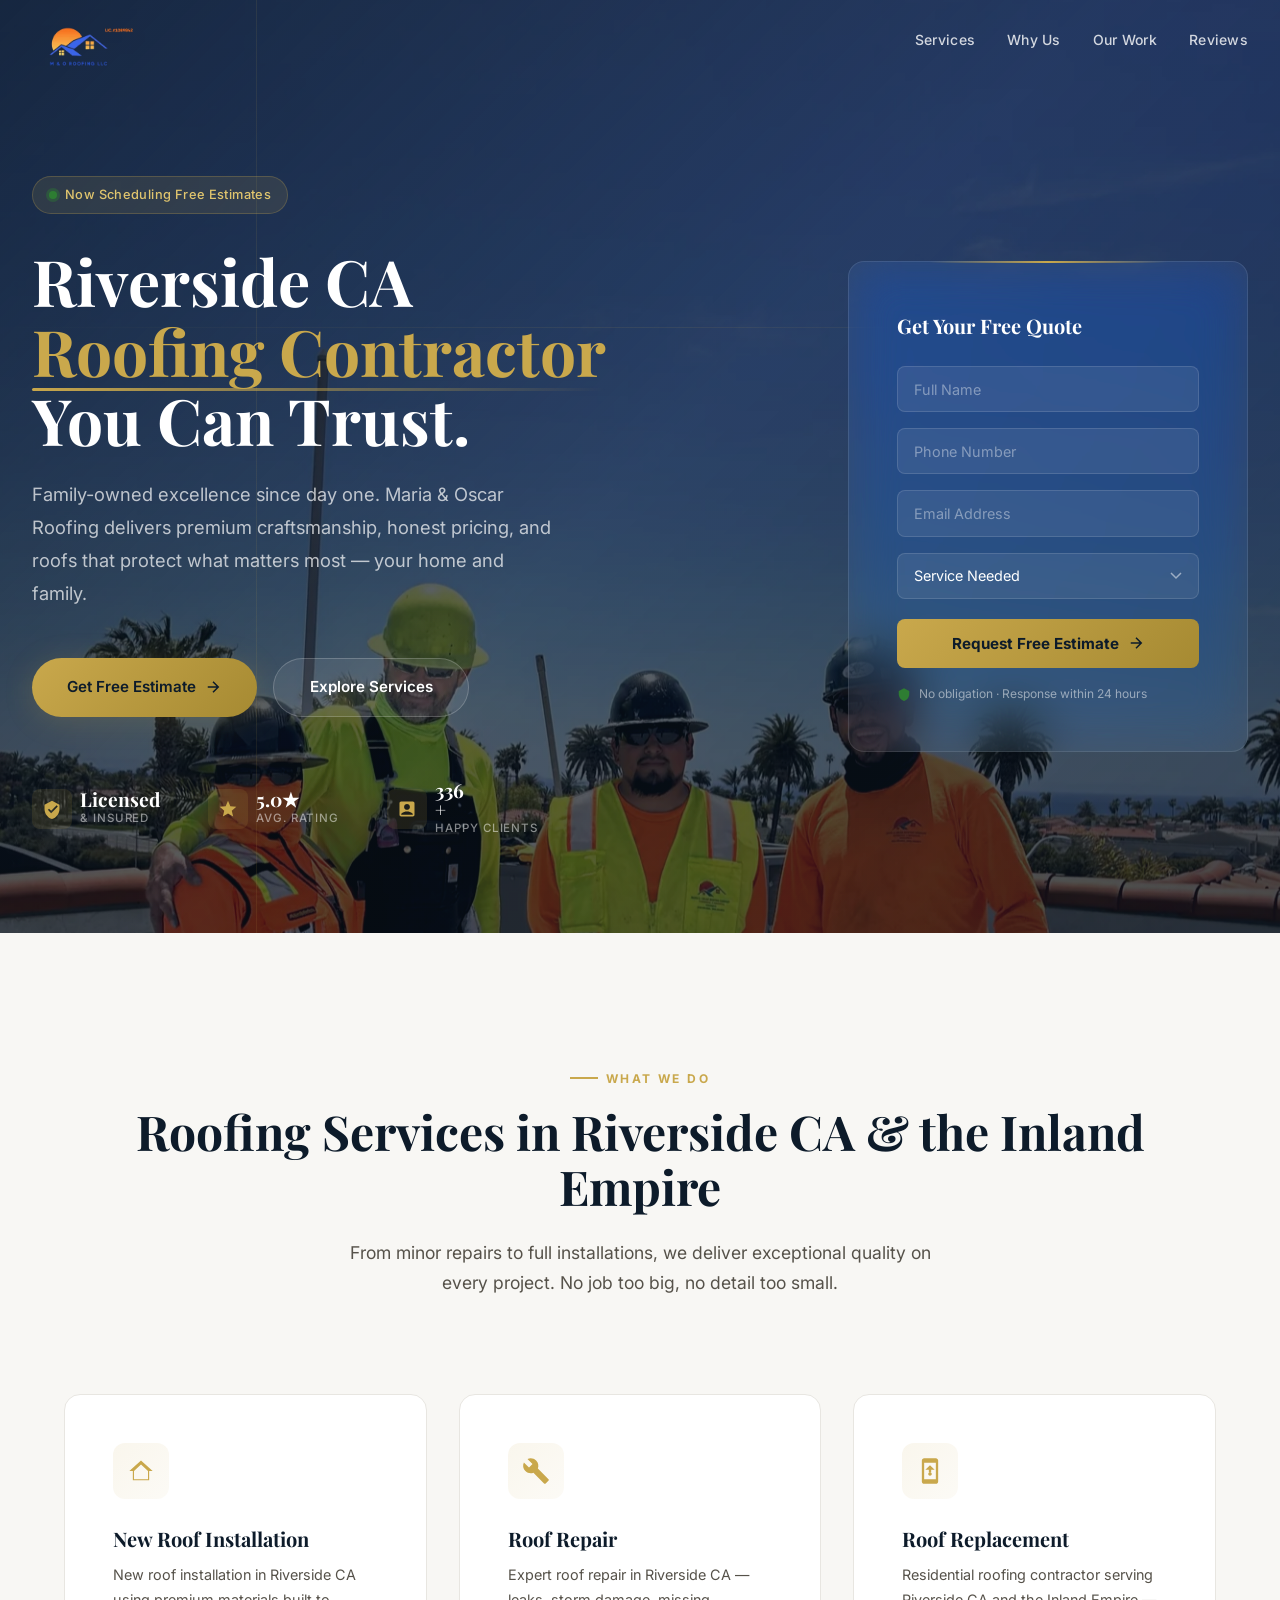
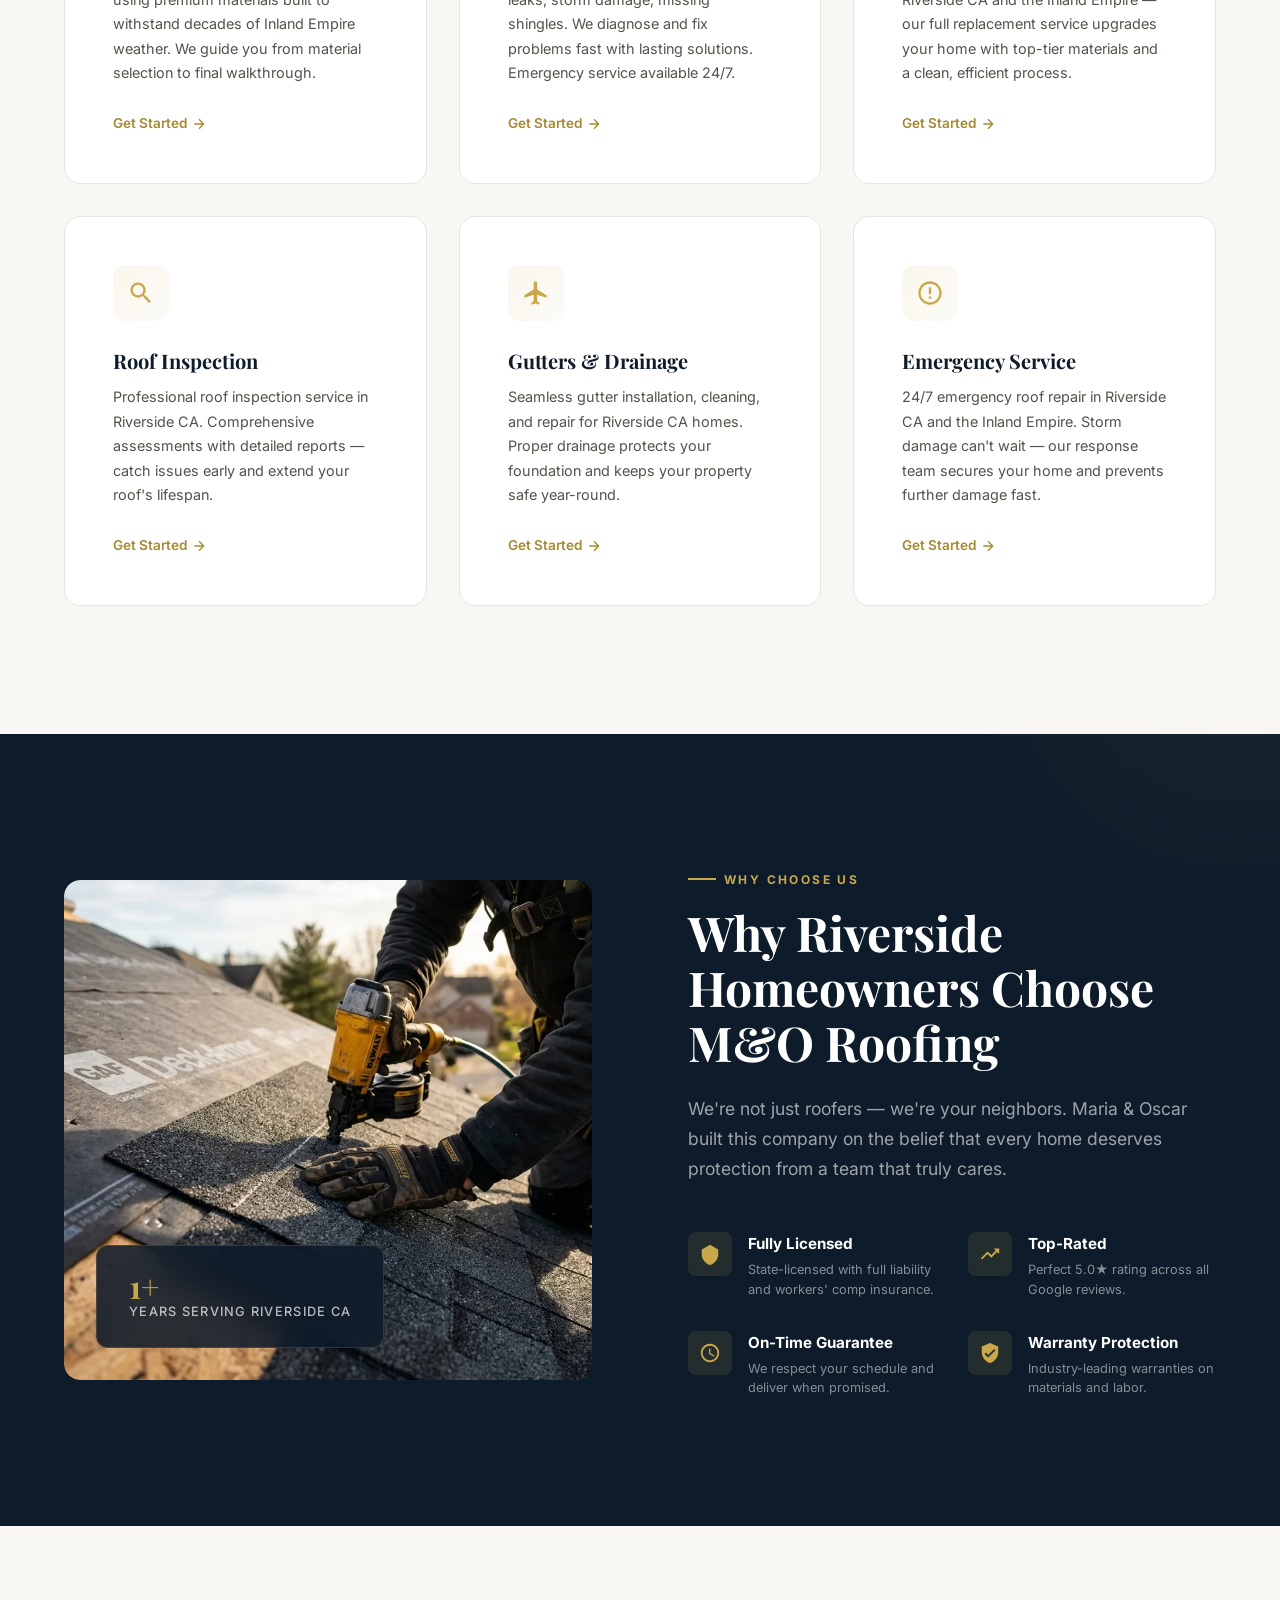
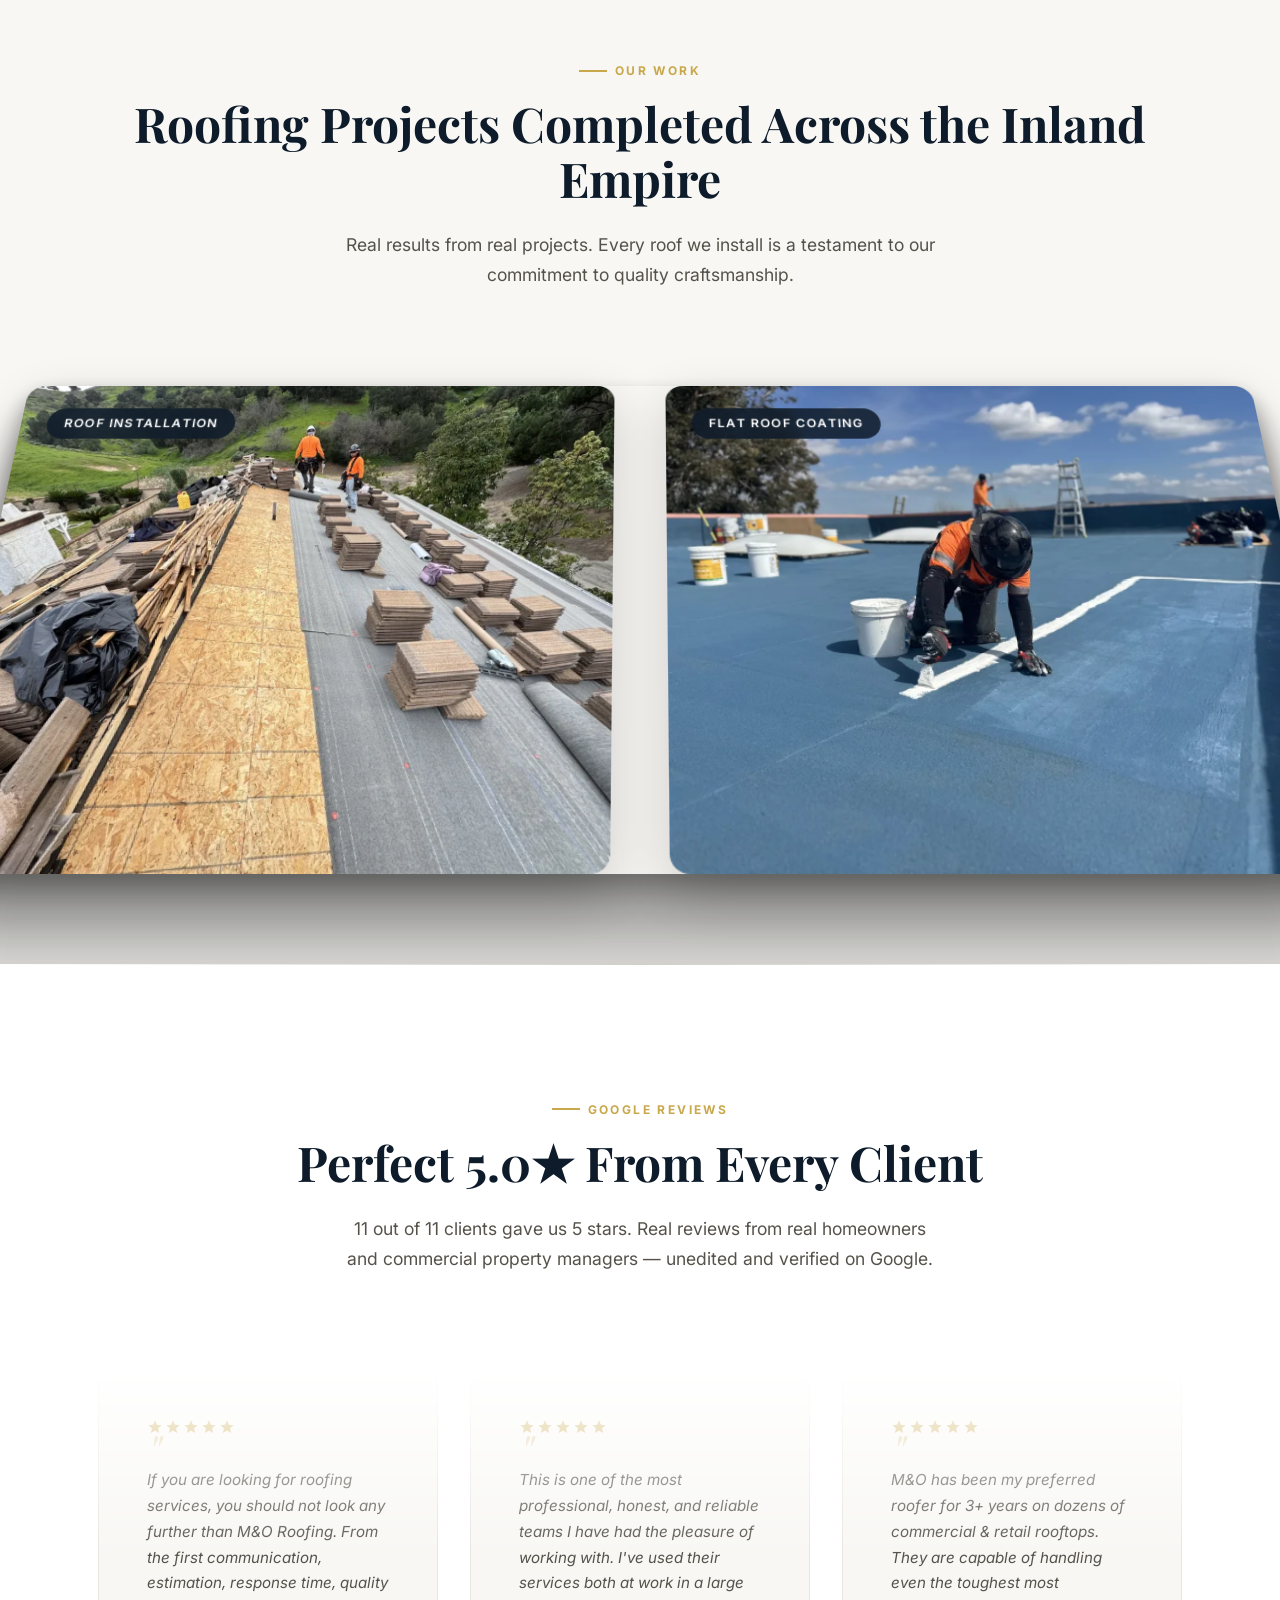
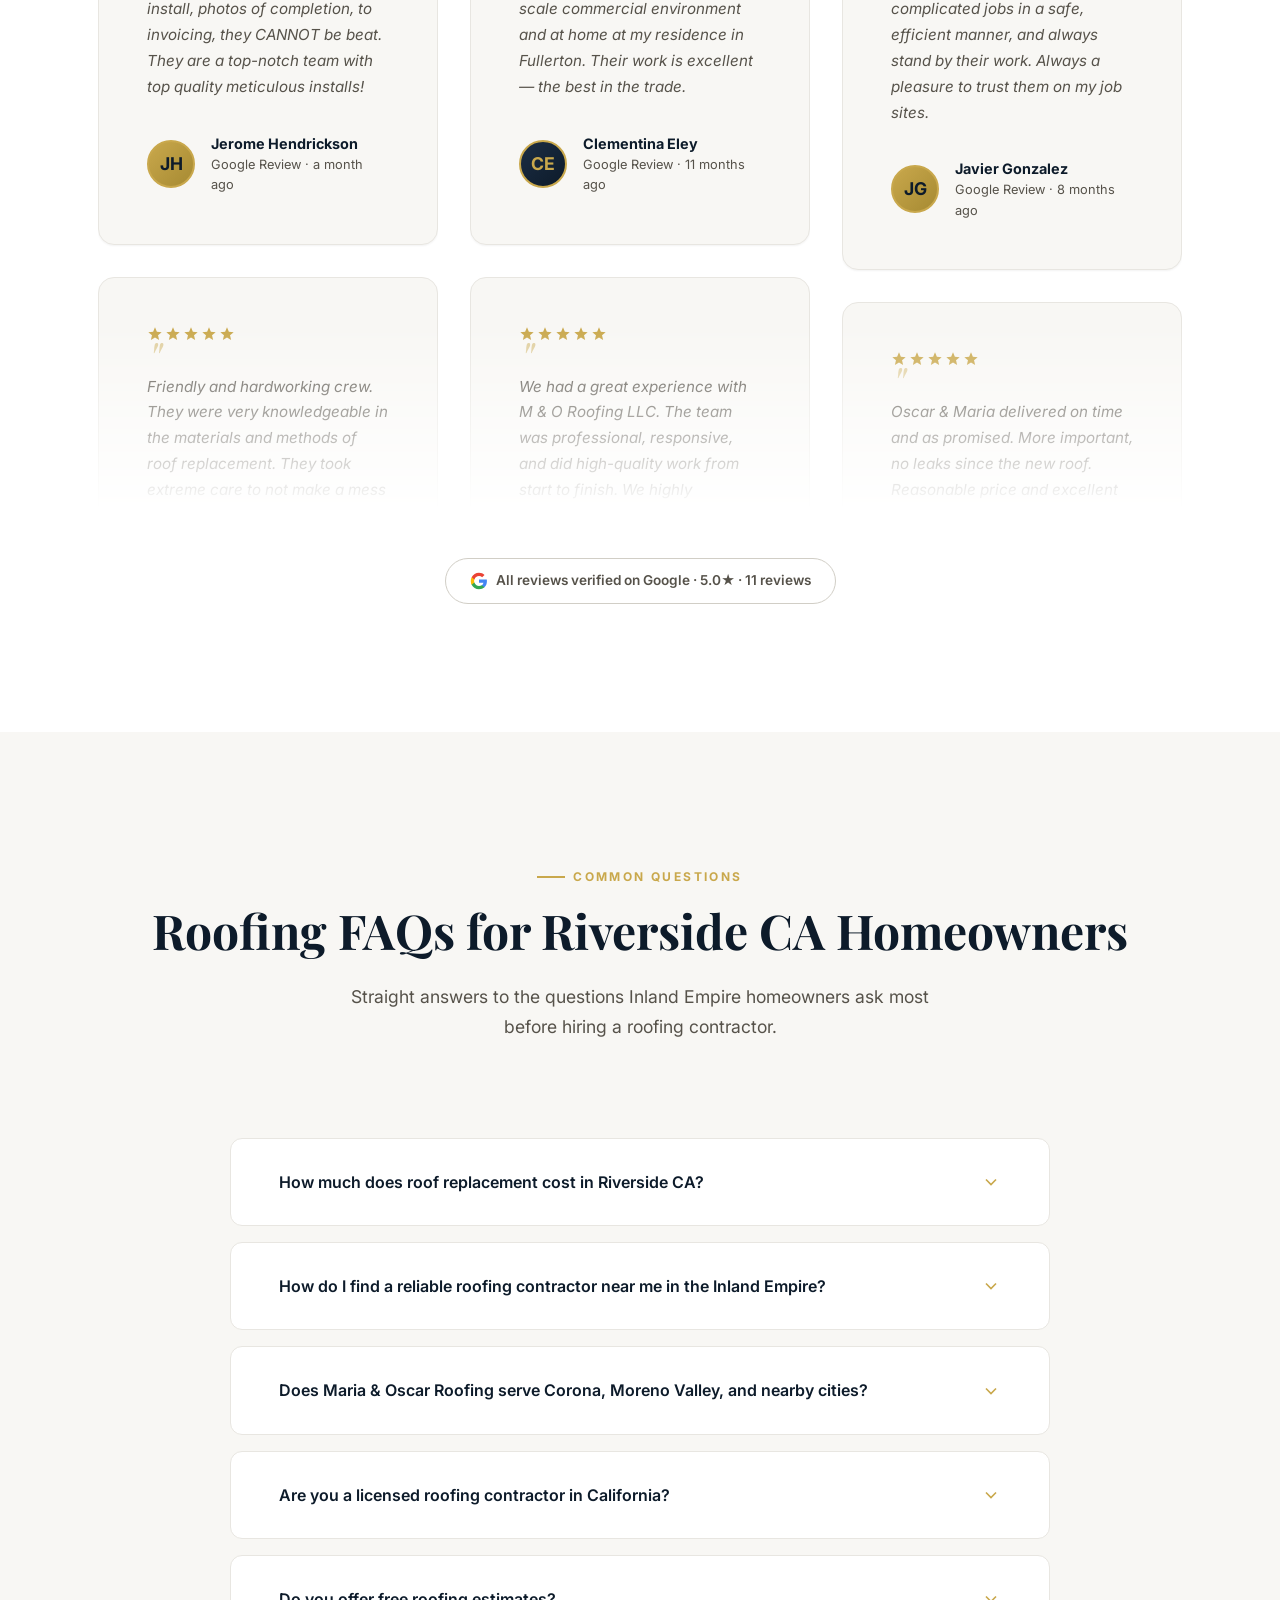
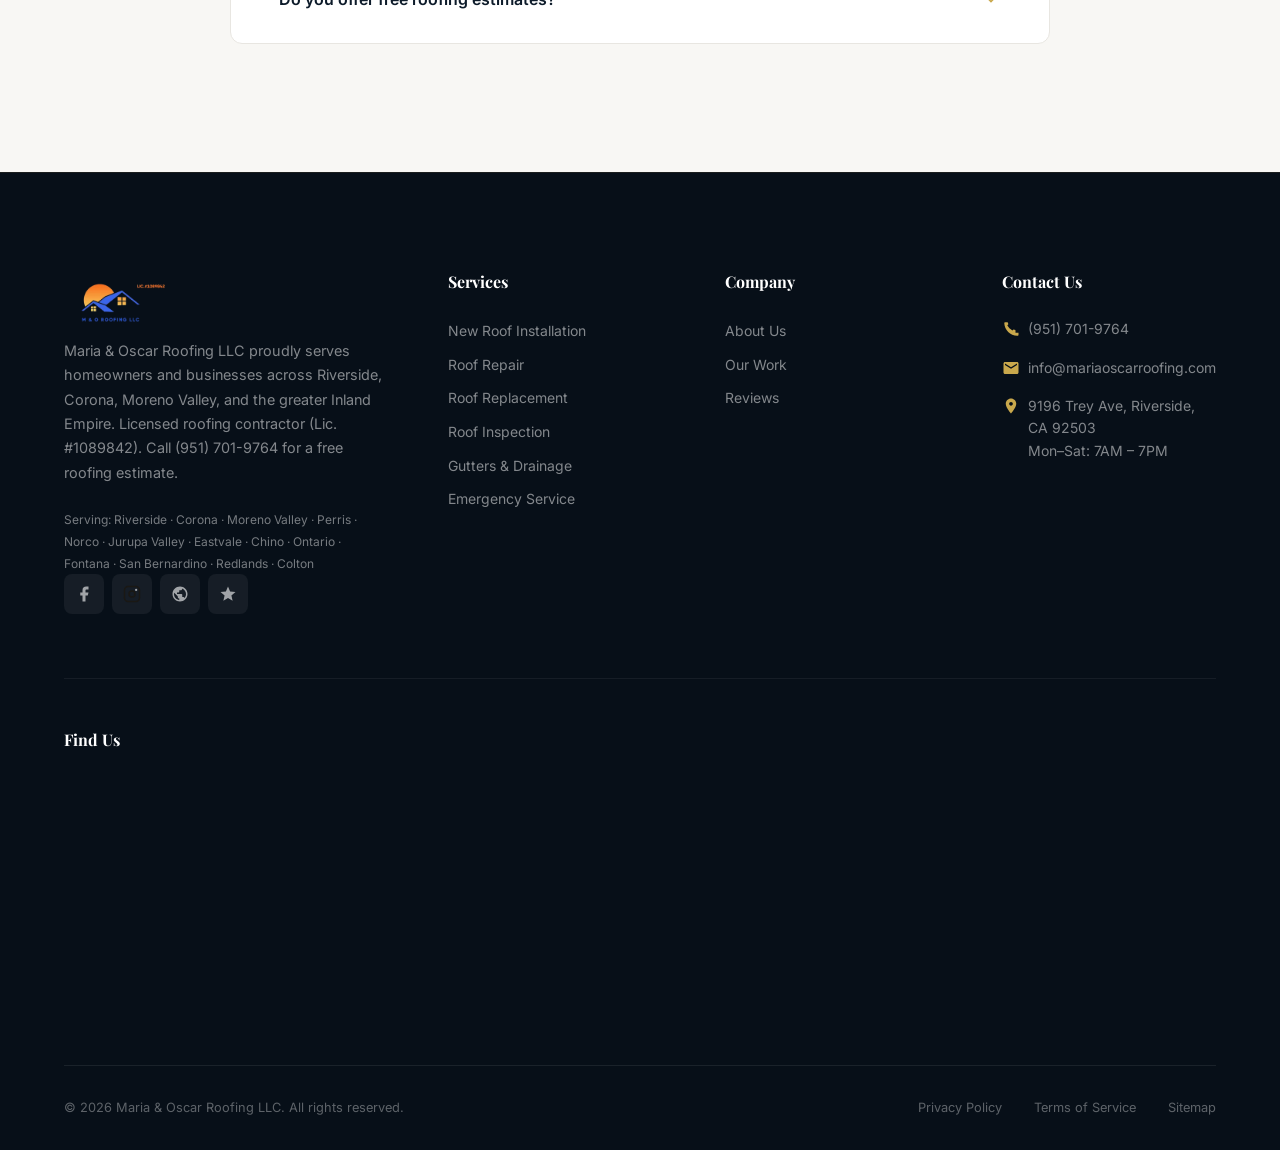
==== commit 5d736470: "Fix bugs, clear page speed blockers, and strengthen SEO Bugs fixed: - Remove dead chat.js script ref" ====
--- a/index.html
+++ b/index.html
@@ -3,17 +3,26 @@
 <head>
   <meta charset="UTF-8">
   <meta name="viewport" content="width=device-width, initial-scale=1.0">
-  <title>Riverside CA Roofing Contractor | Maria &amp; Oscar Roofing LLC | (951) 701-9764</title>
+  <!-- FIX 9: Keyword-rich title, brand first, trust signal, no phone number waste -->
+  <title>Maria &amp; Oscar Roofing LLC | Roofing Contractor Riverside CA | Licensed &amp; Insured</title>
   <meta name="description" content="Local roofing contractor serving Riverside CA &amp; Inland Empire. Roof repair, replacement &amp; installation. Lic. #1089842. Free estimates. Call (951) 701-9764.">
   <meta name="robots" content="index, follow">
   <meta name="author" content="Maria &amp; Oscar Roofing LLC">
   <meta name="google-site-verification" content="GNiYOM2lp2woW7yAmEBsDlfZGYzzlsnwM2XHnLrbveE" />
 
+  <!-- FIX 1: Geo meta tags for local SEO signal -->
+  <meta name="geo.region" content="US-CA">
+  <meta name="geo.placename" content="Riverside, California">
+  <meta name="geo.position" content="33.9100;-117.4210">
+  <meta name="ICBM" content="33.9100, -117.4210">
+
   <!-- Canonical -->
   <link rel="canonical" href="https://mariaoscarroofing.com/">
+  <!-- FIX 12: hreflang for English -->
+  <link rel="alternate" hreflang="en-us" href="https://mariaoscarroofing.com/">
 
   <!-- Open Graph -->
-  <meta property="og:title" content="Maria & Oscar Roofing LLC — Premium Roofing Services">
+  <meta property="og:title" content="Maria &amp; Oscar Roofing LLC — Premium Roofing Services">
   <meta property="og:description" content="Expert residential and commercial roofing. Licensed, insured, and trusted by 500+ homeowners.">
   <meta property="og:type" content="website">
   <meta property="og:url" content="https://mariaoscarroofing.com/">
@@ -21,15 +30,18 @@
   <meta property="og:image:width" content="1024">
   <meta property="og:image:height" content="1024">
   <meta property="og:image:type" content="image/png">
-  <meta property="og:image:alt" content="Maria & Oscar Roofing LLC — Premium Roofing Services">
-  <meta property="og:site_name" content="Maria & Oscar Roofing LLC">
+  <meta property="og:image:alt" content="Maria &amp; Oscar Roofing LLC — Premium Roofing Services">
+  <meta property="og:site_name" content="Maria &amp; Oscar Roofing LLC">
   <meta property="og:locale" content="en_US">
 
   <!-- Twitter Card -->
   <meta name="twitter:card" content="summary_large_image">
-  <meta name="twitter:title" content="Maria & Oscar Roofing LLC — Premium Roofing Services">
+  <meta name="twitter:title" content="Maria &amp; Oscar Roofing LLC — Premium Roofing Services">
   <meta name="twitter:description" content="Expert residential and commercial roofing. Licensed, insured, and trusted by 500+ homeowners.">
   <meta name="twitter:image" content="https://mariaoscarroofing.com/images/hero-crew.png">
+  <!-- FIX 8: Missing Twitter identity tags -->
+  <meta name="twitter:site" content="@mariaoscarroofing">
+  <meta name="twitter:creator" content="@mariaoscarroofing">
 
   <!-- Mobile / PWA -->
   <meta name="theme-color" content="#0d1b2a">
@@ -40,6 +52,11 @@
   <link rel="preconnect" href="https://fonts.gstatic.com" crossorigin>
   <link href="https://fonts.googleapis.com/css2?family=Inter:wght@400;500;600;700&family=Playfair+Display:wght@400;600;700&display=swap" rel="stylesheet" media="print" onload="this.media='all'">
   <noscript><link href="https://fonts.googleapis.com/css2?family=Inter:wght@400;500;600;700&family=Playfair+Display:wght@400;600;700&display=swap" rel="stylesheet"></noscript>
+
+  <!-- FIX 7: Preconnect/dns-prefetch hints for form API and maps -->
+  <link rel="preconnect" href="https://api.web3forms.com">
+  <link rel="dns-prefetch" href="https://www.google.com">
+  <link rel="dns-prefetch" href="https://maps.googleapis.com">
 
   <!-- Preload hero image (WebP for supported browsers) -->
   <link rel="preload" as="image" href="images/hero-crew.webp" imagesrcset="images/hero-crew-mobile.webp 480w, images/hero-crew.webp 1400w" imagesizes="(max-width: 480px) 480px, 1400px" type="image/webp">
@@ -52,7 +69,7 @@
     body{font-family:var(--font-body);background:var(--color-offwhite);overflow-x:hidden;line-height:1.6}
     img{max-width:100%;height:auto;display:block}
     a{text-decoration:none;color:inherit}
-    button{font-family:var(--font-body);cursor:pointer;border:none;outline:none}
+    button{font-family:var(--font-body);cursor:pointer;border:none;outline:revert}
     ul{list-style:none}
     .header{position:fixed;top:0;left:0;right:0;z-index:1000;height:var(--header-height);display:flex;align-items:center}
     .header--transparent{background:transparent}
@@ -115,6 +132,7 @@
     <div class="hero__bg">
       <picture>
         <source type="image/webp" srcset="images/hero-crew-mobile.webp 480w, images/hero-crew.webp 1400w" sizes="100vw">
+        <!-- FIX 14: fetchpriority="high" confirmed; loading="eager" added -->
         <img src="images/hero-crew.png"
              srcset="images/hero-crew-mobile.png 480w, images/hero-crew.png 1400w"
              sizes="100vw"
@@ -122,6 +140,7 @@
              class="hero__bg-image"
              width="1400" height="1156"
              fetchpriority="high"
+             loading="eager"
              decoding="sync">
       </picture>
       <div class="hero__bg-overlay"></div>
@@ -142,11 +161,11 @@
         </h1>
 
         <p class="hero__description">
-          Family-owned excellence since day one. Maria & Oscar Roofing delivers premium craftsmanship, honest pricing, and roofs that protect what matters most — your home and family.
+          Family-owned excellence since day one. Maria &amp; Oscar Roofing delivers premium craftsmanship, honest pricing, and roofs that protect what matters most — your home and family.
         </p>
 
         <div class="hero__actions">
-          <a href="#cta" class="btn btn--primary" id="hero-cta-primary">
+          <a href="#hero" class="btn btn--primary" id="hero-cta-primary">
             <span>Get Free Estimate</span>
             <svg viewBox="0 0 24 24" fill="none" stroke="currentColor" stroke-width="2"><path d="M5 12h14M12 5l7 7-7 7"/></svg>
           </a>
@@ -162,7 +181,7 @@
             </div>
             <div class="hero__trust-text">
               <span class="hero__trust-number">Licensed</span>
-              <span class="hero__trust-label">& Insured</span>
+              <span class="hero__trust-label">&amp; Insured</span>
             </div>
           </div>
           <div class="hero__trust-item">
@@ -170,7 +189,7 @@
               <svg viewBox="0 0 24 24"><path d="M12 17.27L18.18 21l-1.64-7.03L22 9.24l-7.19-.61L12 2 9.19 8.63 2 9.24l5.46 4.73L5.82 21z"/></svg>
             </div>
             <div class="hero__trust-text">
-              <span class="hero__trust-number">5.0★</span>
+              <span class="hero__trust-number">5.0&#9733;</span>
               <span class="hero__trust-label">Avg. Rating</span>
             </div>
           </div>
@@ -188,7 +207,8 @@
 
       <!-- Floating Quote Card -->
       <div class="hero__card">
-        <h2 class="hero__card-title">Get Your Free Quote</h2>
+        <!-- FIX 13: Demoted from h2 to h3 — subcomponent of hero, not a top-level section heading -->
+        <h3 class="hero__card-title">Get Your Free Quote</h3>
         <form class="hero__card-form" id="hero-quote-form">
           <input type="text" class="hero__card-input" id="quote-name" name="name" placeholder="Full Name" required aria-label="Full name" autocomplete="name">
           <input type="tel" class="hero__card-input" id="quote-phone" name="phone" placeholder="Phone Number" required aria-label="Phone number" autocomplete="tel">
@@ -199,7 +219,7 @@
             <option value="repair">Roof Repair</option>
             <option value="replacement">Roof Replacement</option>
             <option value="inspection">Roof Inspection</option>
-            <option value="gutters">Gutters & Drainage</option>
+            <option value="gutters">Gutters &amp; Drainage</option>
             <option value="emergency">Emergency Repair</option>
           </select>
           <button type="submit" class="hero__card-btn" id="hero-quote-submit">
@@ -236,7 +256,7 @@
           </div>
           <h3 class="service-card__title">New Roof Installation</h3>
           <p class="service-card__desc">New roof installation in Riverside CA using premium materials built to withstand decades of Inland Empire weather. We guide you from material selection to final walkthrough.</p>
-          <a href="#cta" class="service-card__link">
+          <a href="#hero" class="service-card__link">
             Get Started
             <svg viewBox="0 0 24 24" fill="none" stroke="currentColor" stroke-width="2"><path d="M5 12h14M12 5l7 7-7 7"/></svg>
           </a>
@@ -249,7 +269,7 @@
           </div>
           <h3 class="service-card__title">Roof Repair</h3>
           <p class="service-card__desc">Expert roof repair in Riverside CA — leaks, storm damage, missing shingles. We diagnose and fix problems fast with lasting solutions. Emergency service available 24/7.</p>
-          <a href="#cta" class="service-card__link">
+          <a href="#hero" class="service-card__link">
             Get Started
             <svg viewBox="0 0 24 24" fill="none" stroke="currentColor" stroke-width="2"><path d="M5 12h14M12 5l7 7-7 7"/></svg>
           </a>
@@ -262,7 +282,7 @@
           </div>
           <h3 class="service-card__title">Roof Replacement</h3>
           <p class="service-card__desc">Residential roofing contractor serving Riverside CA and the Inland Empire — our full replacement service upgrades your home with top-tier materials and a clean, efficient process.</p>
-          <a href="#cta" class="service-card__link">
+          <a href="#hero" class="service-card__link">
             Get Started
             <svg viewBox="0 0 24 24" fill="none" stroke="currentColor" stroke-width="2"><path d="M5 12h14M12 5l7 7-7 7"/></svg>
           </a>
@@ -275,7 +295,7 @@
           </div>
           <h3 class="service-card__title">Roof Inspection</h3>
           <p class="service-card__desc">Professional roof inspection service in Riverside CA. Comprehensive assessments with detailed reports — catch issues early and extend your roof's lifespan.</p>
-          <a href="#cta" class="service-card__link">
+          <a href="#hero" class="service-card__link">
             Get Started
             <svg viewBox="0 0 24 24" fill="none" stroke="currentColor" stroke-width="2"><path d="M5 12h14M12 5l7 7-7 7"/></svg>
           </a>
@@ -286,9 +306,9 @@
           <div class="service-card__icon">
             <svg viewBox="0 0 24 24"><path d="M21 16v-2l-8-5V3.5c0-.83-.67-1.5-1.5-1.5S10 2.67 10 3.5V9l-8 5v2l8-2.5V19l-2 1.5V22l3.5-1 3.5 1v-1.5L13 19v-5.5l8 2.5z"/></svg>
           </div>
-          <h3 class="service-card__title">Gutters & Drainage</h3>
+          <h3 class="service-card__title">Gutters &amp; Drainage</h3>
           <p class="service-card__desc">Seamless gutter installation, cleaning, and repair for Riverside CA homes. Proper drainage protects your foundation and keeps your property safe year-round.</p>
-          <a href="#cta" class="service-card__link">
+          <a href="#hero" class="service-card__link">
             Get Started
             <svg viewBox="0 0 24 24" fill="none" stroke="currentColor" stroke-width="2"><path d="M5 12h14M12 5l7 7-7 7"/></svg>
           </a>
@@ -301,7 +321,7 @@
           </div>
           <h3 class="service-card__title">Emergency Service</h3>
           <p class="service-card__desc">24/7 emergency roof repair in Riverside CA and the Inland Empire. Storm damage can't wait — our response team secures your home and prevents further damage fast.</p>
-          <a href="#cta" class="service-card__link">
+          <a href="#hero" class="service-card__link">
             Get Started
             <svg viewBox="0 0 24 24" fill="none" stroke="currentColor" stroke-width="2"><path d="M5 12h14M12 5l7 7-7 7"/></svg>
           </a>
@@ -335,7 +355,7 @@
       <div class="why-us__content reveal-right">
         <span class="section-label">Why Choose Us</span>
         <h2 class="section-title">Why Riverside Homeowners Choose M&amp;O Roofing</h2>
-        <p class="section-subtitle">We're not just roofers — we're your neighbors. Maria & Oscar built this company on the belief that every home deserves protection from a team that truly cares.</p>
+        <p class="section-subtitle">We're not just roofers — we're your neighbors. Maria &amp; Oscar built this company on the belief that every home deserves protection from a team that truly cares.</p>
 
         <div class="why-us__features stagger-children">
           <div class="why-us__feature reveal">
@@ -354,7 +374,7 @@
             </div>
             <div>
               <div class="why-us__feature-title">Top-Rated</div>
-              <div class="why-us__feature-desc">Perfect 5.0★ rating across all Google reviews.</div>
+              <div class="why-us__feature-desc">Perfect 5.0&#9733; rating across all Google reviews.</div>
             </div>
           </div>
 
@@ -437,7 +457,7 @@
     <div class="container">
       <div class="testimonials__header reveal">
         <span class="section-label">Google Reviews</span>
-        <h2 class="section-title">Perfect 5.0★ From Every Client</h2>
+        <h2 class="section-title">Perfect 5.0&#9733; From Every Client</h2>
         <p class="section-subtitle">11 out of 11 clients gave us 5 stars. Real reviews from real homeowners and commercial property managers — unedited and verified on Google.</p>
       </div>
 
@@ -456,7 +476,7 @@
                 <svg viewBox="0 0 24 24"><path d="M12 17.27L18.18 21l-1.64-7.03L22 9.24l-7.19-.61L12 2 9.19 8.63 2 9.24l5.46 4.73L5.82 21z"/></svg>
                 <svg viewBox="0 0 24 24"><path d="M12 17.27L18.18 21l-1.64-7.03L22 9.24l-7.19-.61L12 2 9.19 8.63 2 9.24l5.46 4.73L5.82 21z"/></svg>
               </div>
-              <p class="testimonial-card__quote">If you are looking for roofing services, you should not look any further than M&O Roofing. From the first communication, estimation, response time, quality install, photos of completion, to invoicing, they CANNOT be beat. They are a top-notch team with top quality meticulous installs!</p>
+              <p class="testimonial-card__quote">If you are looking for roofing services, you should not look any further than M&amp;O Roofing. From the first communication, estimation, response time, quality install, photos of completion, to invoicing, they CANNOT be beat. They are a top-notch team with top quality meticulous installs!</p>
               <div class="testimonial-card__author">
                 <div class="testimonial-card__avatar-initials testimonial-card__avatar-initials--gold">JH</div>
                 <div>
@@ -504,7 +524,7 @@
               <div class="testimonial-card__stars">
                 <svg viewBox="0 0 24 24"><path d="M12 17.27L18.18 21l-1.64-7.03L22 9.24l-7.19-.61L12 2 9.19 8.63 2 9.24l5.46 4.73L5.82 21z"/></svg><svg viewBox="0 0 24 24"><path d="M12 17.27L18.18 21l-1.64-7.03L22 9.24l-7.19-.61L12 2 9.19 8.63 2 9.24l5.46 4.73L5.82 21z"/></svg><svg viewBox="0 0 24 24"><path d="M12 17.27L18.18 21l-1.64-7.03L22 9.24l-7.19-.61L12 2 9.19 8.63 2 9.24l5.46 4.73L5.82 21z"/></svg><svg viewBox="0 0 24 24"><path d="M12 17.27L18.18 21l-1.64-7.03L22 9.24l-7.19-.61L12 2 9.19 8.63 2 9.24l5.46 4.73L5.82 21z"/></svg><svg viewBox="0 0 24 24"><path d="M12 17.27L18.18 21l-1.64-7.03L22 9.24l-7.19-.61L12 2 9.19 8.63 2 9.24l5.46 4.73L5.82 21z"/></svg>
               </div>
-              <p class="testimonial-card__quote">If you are looking for roofing services, you should not look any further than M&O Roofing. From the first communication, estimation, response time, quality install, photos of completion, to invoicing, they CANNOT be beat. They are a top-notch team with top quality meticulous installs!</p>
+              <p class="testimonial-card__quote">If you are looking for roofing services, you should not look any further than M&amp;O Roofing. From the first communication, estimation, response time, quality install, photos of completion, to invoicing, they CANNOT be beat. They are a top-notch team with top quality meticulous installs!</p>
               <div class="testimonial-card__author"><div class="testimonial-card__avatar-initials testimonial-card__avatar-initials--gold">JH</div><div><div class="testimonial-card__name">Jerome Hendrickson</div><div class="testimonial-card__location">Google Review · a month ago</div></div></div>
             </article>
             <article class="testimonial-card" aria-hidden="true">
@@ -535,7 +555,7 @@
             </article>
             <article class="testimonial-card">
               <div class="testimonial-card__stars"><svg viewBox="0 0 24 24"><path d="M12 17.27L18.18 21l-1.64-7.03L22 9.24l-7.19-.61L12 2 9.19 8.63 2 9.24l5.46 4.73L5.82 21z"/></svg><svg viewBox="0 0 24 24"><path d="M12 17.27L18.18 21l-1.64-7.03L22 9.24l-7.19-.61L12 2 9.19 8.63 2 9.24l5.46 4.73L5.82 21z"/></svg><svg viewBox="0 0 24 24"><path d="M12 17.27L18.18 21l-1.64-7.03L22 9.24l-7.19-.61L12 2 9.19 8.63 2 9.24l5.46 4.73L5.82 21z"/></svg><svg viewBox="0 0 24 24"><path d="M12 17.27L18.18 21l-1.64-7.03L22 9.24l-7.19-.61L12 2 9.19 8.63 2 9.24l5.46 4.73L5.82 21z"/></svg><svg viewBox="0 0 24 24"><path d="M12 17.27L18.18 21l-1.64-7.03L22 9.24l-7.19-.61L12 2 9.19 8.63 2 9.24l5.46 4.73L5.82 21z"/></svg></div>
-              <p class="testimonial-card__quote">We had a great experience with M & O Roofing LLC. The team was professional, responsive, and did high-quality work from start to finish. We highly recommend their service and would gladly work with them again.</p>
+              <p class="testimonial-card__quote">We had a great experience with M &amp; O Roofing LLC. The team was professional, responsive, and did high-quality work from start to finish. We highly recommend their service and would gladly work with them again.</p>
               <div class="testimonial-card__author"><div class="testimonial-card__avatar-initials testimonial-card__avatar-initials--gold">JB</div><div><div class="testimonial-card__name">Jeanrose Bongoyan</div><div class="testimonial-card__location">Google Review · a month ago</div></div></div>
             </article>
             <article class="testimonial-card">
@@ -551,7 +571,7 @@
             </article>
             <article class="testimonial-card" aria-hidden="true">
               <div class="testimonial-card__stars"><svg viewBox="0 0 24 24"><path d="M12 17.27L18.18 21l-1.64-7.03L22 9.24l-7.19-.61L12 2 9.19 8.63 2 9.24l5.46 4.73L5.82 21z"/></svg><svg viewBox="0 0 24 24"><path d="M12 17.27L18.18 21l-1.64-7.03L22 9.24l-7.19-.61L12 2 9.19 8.63 2 9.24l5.46 4.73L5.82 21z"/></svg><svg viewBox="0 0 24 24"><path d="M12 17.27L18.18 21l-1.64-7.03L22 9.24l-7.19-.61L12 2 9.19 8.63 2 9.24l5.46 4.73L5.82 21z"/></svg><svg viewBox="0 0 24 24"><path d="M12 17.27L18.18 21l-1.64-7.03L22 9.24l-7.19-.61L12 2 9.19 8.63 2 9.24l5.46 4.73L5.82 21z"/></svg><svg viewBox="0 0 24 24"><path d="M12 17.27L18.18 21l-1.64-7.03L22 9.24l-7.19-.61L12 2 9.19 8.63 2 9.24l5.46 4.73L5.82 21z"/></svg></div>
-              <p class="testimonial-card__quote">We had a great experience with M & O Roofing LLC. The team was professional, responsive, and did high-quality work from start to finish. We highly recommend their service and would gladly work with them again.</p>
+              <p class="testimonial-card__quote">We had a great experience with M &amp; O Roofing LLC. The team was professional, responsive, and did high-quality work from start to finish. We highly recommend their service and would gladly work with them again.</p>
               <div class="testimonial-card__author"><div class="testimonial-card__avatar-initials testimonial-card__avatar-initials--gold">JB</div><div><div class="testimonial-card__name">Jeanrose Bongoyan</div><div class="testimonial-card__location">Google Review · a month ago</div></div></div>
             </article>
             <article class="testimonial-card" aria-hidden="true">
@@ -568,12 +588,12 @@
             <!-- SET 1 -->
             <article class="testimonial-card">
               <div class="testimonial-card__stars"><svg viewBox="0 0 24 24"><path d="M12 17.27L18.18 21l-1.64-7.03L22 9.24l-7.19-.61L12 2 9.19 8.63 2 9.24l5.46 4.73L5.82 21z"/></svg><svg viewBox="0 0 24 24"><path d="M12 17.27L18.18 21l-1.64-7.03L22 9.24l-7.19-.61L12 2 9.19 8.63 2 9.24l5.46 4.73L5.82 21z"/></svg><svg viewBox="0 0 24 24"><path d="M12 17.27L18.18 21l-1.64-7.03L22 9.24l-7.19-.61L12 2 9.19 8.63 2 9.24l5.46 4.73L5.82 21z"/></svg><svg viewBox="0 0 24 24"><path d="M12 17.27L18.18 21l-1.64-7.03L22 9.24l-7.19-.61L12 2 9.19 8.63 2 9.24l5.46 4.73L5.82 21z"/></svg><svg viewBox="0 0 24 24"><path d="M12 17.27L18.18 21l-1.64-7.03L22 9.24l-7.19-.61L12 2 9.19 8.63 2 9.24l5.46 4.73L5.82 21z"/></svg></div>
-              <p class="testimonial-card__quote">M&O has been my preferred roofer for 3+ years on dozens of commercial & retail rooftops. They are capable of handling even the toughest most complicated jobs in a safe, efficient manner, and always stand by their work. Always a pleasure to trust them on my job sites.</p>
+              <p class="testimonial-card__quote">M&amp;O has been my preferred roofer for 3+ years on dozens of commercial &amp; retail rooftops. They are capable of handling even the toughest most complicated jobs in a safe, efficient manner, and always stand by their work. Always a pleasure to trust them on my job sites.</p>
               <div class="testimonial-card__author"><div class="testimonial-card__avatar-initials testimonial-card__avatar-initials--gold">JG</div><div><div class="testimonial-card__name">Javier Gonzalez</div><div class="testimonial-card__location">Google Review · 8 months ago</div></div></div>
             </article>
             <article class="testimonial-card">
               <div class="testimonial-card__stars"><svg viewBox="0 0 24 24"><path d="M12 17.27L18.18 21l-1.64-7.03L22 9.24l-7.19-.61L12 2 9.19 8.63 2 9.24l5.46 4.73L5.82 21z"/></svg><svg viewBox="0 0 24 24"><path d="M12 17.27L18.18 21l-1.64-7.03L22 9.24l-7.19-.61L12 2 9.19 8.63 2 9.24l5.46 4.73L5.82 21z"/></svg><svg viewBox="0 0 24 24"><path d="M12 17.27L18.18 21l-1.64-7.03L22 9.24l-7.19-.61L12 2 9.19 8.63 2 9.24l5.46 4.73L5.82 21z"/></svg><svg viewBox="0 0 24 24"><path d="M12 17.27L18.18 21l-1.64-7.03L22 9.24l-7.19-.61L12 2 9.19 8.63 2 9.24l5.46 4.73L5.82 21z"/></svg><svg viewBox="0 0 24 24"><path d="M12 17.27L18.18 21l-1.64-7.03L22 9.24l-7.19-.61L12 2 9.19 8.63 2 9.24l5.46 4.73L5.82 21z"/></svg></div>
-              <p class="testimonial-card__quote">Oscar & Maria delivered on time and as promised. More important, no leaks since the new roof. Reasonable price and excellent workmanship. Highly recommended for anyone looking for reliable roofing.</p>
+              <p class="testimonial-card__quote">Oscar &amp; Maria delivered on time and as promised. More important, no leaks since the new roof. Reasonable price and excellent workmanship. Highly recommended for anyone looking for reliable roofing.</p>
               <div class="testimonial-card__author"><div class="testimonial-card__avatar-initials testimonial-card__avatar-initials--navy">SP</div><div><div class="testimonial-card__name">S Parsi</div><div class="testimonial-card__location">Google Review · 11 months ago</div></div></div>
             </article>
             <article class="testimonial-card">
@@ -584,12 +604,12 @@
             <!-- SET 2 (duplicate) -->
             <article class="testimonial-card" aria-hidden="true">
               <div class="testimonial-card__stars"><svg viewBox="0 0 24 24"><path d="M12 17.27L18.18 21l-1.64-7.03L22 9.24l-7.19-.61L12 2 9.19 8.63 2 9.24l5.46 4.73L5.82 21z"/></svg><svg viewBox="0 0 24 24"><path d="M12 17.27L18.18 21l-1.64-7.03L22 9.24l-7.19-.61L12 2 9.19 8.63 2 9.24l5.46 4.73L5.82 21z"/></svg><svg viewBox="0 0 24 24"><path d="M12 17.27L18.18 21l-1.64-7.03L22 9.24l-7.19-.61L12 2 9.19 8.63 2 9.24l5.46 4.73L5.82 21z"/></svg><svg viewBox="0 0 24 24"><path d="M12 17.27L18.18 21l-1.64-7.03L22 9.24l-7.19-.61L12 2 9.19 8.63 2 9.24l5.46 4.73L5.82 21z"/></svg><svg viewBox="0 0 24 24"><path d="M12 17.27L18.18 21l-1.64-7.03L22 9.24l-7.19-.61L12 2 9.19 8.63 2 9.24l5.46 4.73L5.82 21z"/></svg></div>
-              <p class="testimonial-card__quote">M&O has been my preferred roofer for 3+ years on dozens of commercial & retail rooftops. They are capable of handling even the toughest most complicated jobs in a safe, efficient manner, and always stand by their work. Always a pleasure to trust them on my job sites.</p>
+              <p class="testimonial-card__quote">M&amp;O has been my preferred roofer for 3+ years on dozens of commercial &amp; retail rooftops. They are capable of handling even the toughest most complicated jobs in a safe, efficient manner, and always stand by their work. Always a pleasure to trust them on my job sites.</p>
               <div class="testimonial-card__author"><div class="testimonial-card__avatar-initials testimonial-card__avatar-initials--gold">JG</div><div><div class="testimonial-card__name">Javier Gonzalez</div><div class="testimonial-card__location">Google Review · 8 months ago</div></div></div>
             </article>
             <article class="testimonial-card" aria-hidden="true">
               <div class="testimonial-card__stars"><svg viewBox="0 0 24 24"><path d="M12 17.27L18.18 21l-1.64-7.03L22 9.24l-7.19-.61L12 2 9.19 8.63 2 9.24l5.46 4.73L5.82 21z"/></svg><svg viewBox="0 0 24 24"><path d="M12 17.27L18.18 21l-1.64-7.03L22 9.24l-7.19-.61L12 2 9.19 8.63 2 9.24l5.46 4.73L5.82 21z"/></svg><svg viewBox="0 0 24 24"><path d="M12 17.27L18.18 21l-1.64-7.03L22 9.24l-7.19-.61L12 2 9.19 8.63 2 9.24l5.46 4.73L5.82 21z"/></svg><svg viewBox="0 0 24 24"><path d="M12 17.27L18.18 21l-1.64-7.03L22 9.24l-7.19-.61L12 2 9.19 8.63 2 9.24l5.46 4.73L5.82 21z"/></svg><svg viewBox="0 0 24 24"><path d="M12 17.27L18.18 21l-1.64-7.03L22 9.24l-7.19-.61L12 2 9.19 8.63 2 9.24l5.46 4.73L5.82 21z"/></svg></div>
-              <p class="testimonial-card__quote">Oscar & Maria delivered on time and as promised. More important, no leaks since the new roof. Reasonable price and excellent workmanship. Highly recommended for anyone looking for reliable roofing.</p>
+              <p class="testimonial-card__quote">Oscar &amp; Maria delivered on time and as promised. More important, no leaks since the new roof. Reasonable price and excellent workmanship. Highly recommended for anyone looking for reliable roofing.</p>
               <div class="testimonial-card__author"><div class="testimonial-card__avatar-initials testimonial-card__avatar-initials--navy">SP</div><div><div class="testimonial-card__name">S Parsi</div><div class="testimonial-card__location">Google Review · 11 months ago</div></div></div>
             </article>
             <article class="testimonial-card" aria-hidden="true">
@@ -606,7 +626,7 @@
       <div class="reveal" style="text-align:center;margin-top:var(--space-2xl);">
         <a href="https://www.google.com/search?q=Maria+%26+Oscar+Roofing+LLC+Riverside+CA+reviews" target="_blank" rel="noopener noreferrer" aria-label="View all Google reviews for Maria &amp; Oscar Roofing LLC" class="testimonials__google-badge">
           <svg width="18" height="18" viewBox="0 0 24 24" fill="#4285F4"><path d="M22.56 12.25c0-.78-.07-1.53-.2-2.25H12v4.26h5.92a5.06 5.06 0 01-2.2 3.32v2.77h3.57c2.08-1.92 3.28-4.74 3.28-8.1z"/><path d="M12 23c2.97 0 5.46-.98 7.28-2.66l-3.57-2.77c-.98.66-2.23 1.06-3.71 1.06-2.86 0-5.29-1.93-6.16-4.53H2.18v2.84C3.99 20.53 7.7 23 12 23z" fill="#34A853"/><path d="M5.84 14.09c-.22-.66-.35-1.36-.35-2.09s.13-1.43.35-2.09V7.07H2.18C1.43 8.55 1 10.22 1 12s.43 3.45 1.18 4.93l2.85-2.22.81-.62z" fill="#FBBC05"/><path d="M12 5.38c1.62 0 3.06.56 4.21 1.64l3.15-3.15C17.45 2.09 14.97 1 12 1 7.7 1 3.99 3.47 2.18 7.07l3.66 2.84c.87-2.6 3.3-4.53 6.16-4.53z" fill="#EA4335"/></svg>
-          <span>All reviews verified on Google · 5.0★ · 11 reviews</span>
+          <span>All reviews verified on Google · 5.0&#9733; · 11 reviews</span>
         </a>
       </div>
     </div>
@@ -698,6 +718,8 @@
             </picture>
           </a>
           <p class="footer__brand-desc">Maria &amp; Oscar Roofing LLC proudly serves homeowners and businesses across Riverside, Corona, Moreno Valley, and the greater Inland Empire. Licensed roofing contractor (Lic. #1089842). Call (951) 701-9764 for a free roofing estimate.</p>
+          <!-- FIX 10: Crawlable service area cities — visible text, styled subdued -->
+          <p class="footer__service-area">Serving: Riverside &middot; Corona &middot; Moreno Valley &middot; Perris &middot; Norco &middot; Jurupa Valley &middot; Eastvale &middot; Chino &middot; Ontario &middot; Fontana &middot; San Bernardino &middot; Redlands &middot; Colton</p>
           <div class="footer__social">
             <a href="https://www.facebook.com/people/Maria-Oscar-Roofing/61575524637396/" class="footer__social-link" aria-label="Facebook" target="_blank" rel="noopener noreferrer">
               <svg viewBox="0 0 24 24"><path d="M18 2h-3a5 5 0 00-5 5v3H7v4h3v8h4v-8h3l1-4h-4V7a1 1 0 011-1h3z"/></svg>
@@ -722,7 +744,7 @@
             <li><a href="#services">Roof Repair</a></li>
             <li><a href="#services">Roof Replacement</a></li>
             <li><a href="#services">Roof Inspection</a></li>
-            <li><a href="#services">Gutters & Drainage</a></li>
+            <li><a href="#services">Gutters &amp; Drainage</a></li>
             <li><a href="#services">Emergency Service</a></li>
           </ul>
         </div>
@@ -758,21 +780,16 @@
       <!-- Map -->
       <div class="footer__map-row">
         <h3 class="footer__heading">Find Us</h3>
-        <iframe
-          src="https://maps.google.com/maps?q=Maria+%26+Oscar+Roofing+LLC,+9196+Trey+Ave,+Riverside,+CA+92503&t=m&z=15&output=embed&iwloc=near"
-          width="100%"
-          height="240"
-          style="border:0;"
-          class="footer__map-iframe"
-          allowfullscreen=""
-          loading="lazy"
-          referrerpolicy="no-referrer-when-downgrade"
-          title="Maria &amp; Oscar Roofing LLC — 9196 Trey Ave, Riverside, CA 92503"
-        ></iframe>
+        <div id="map-placeholder"
+          data-src="https://www.google.com/maps?q=Maria+%26+Oscar+Roofing+LLC,+9196+Trey+Ave,+Riverside,+CA+92503&t=m&z=15&output=embed&iwloc=near"
+          data-title="Maria &amp; Oscar Roofing LLC — 9196 Trey Ave, Riverside, CA 92503"
+          style="width:100%;height:240px;background:#e8e6e1;border-radius:8px;"
+          aria-label="Map loading..."
+        ></div>
       </div>
 
       <div class="footer__bottom">
-        <p class="footer__copyright">© 2026 Maria & Oscar Roofing LLC. All rights reserved.</p>
+        <p class="footer__copyright">&copy; 2026 Maria &amp; Oscar Roofing LLC. All rights reserved.</p>
         <div class="footer__legal">
           <a href="#">Privacy Policy</a>
           <a href="#">Terms of Service</a>
@@ -798,19 +815,27 @@
        JAVASCRIPT
        ============================================ -->
   <script src="main.js" defer></script>
-  <script src="chat.js" defer></script>
-
-  <!-- Schema.org — Website -->
+
+  <!-- FIX 2: WebSite schema upgraded with SearchAction potentialAction -->
   <script type="application/ld+json">
   {
     "@context": "https://schema.org",
     "@type": "WebSite",
     "name": "Maria & Oscar Roofing LLC",
-    "url": "https://mariaoscarroofing.com"
+    "url": "https://mariaoscarroofing.com",
+    "description": "Licensed roofing contractor in Riverside CA — roof installation, repair, replacement, inspection, gutters, and 24/7 emergency service.",
+    "potentialAction": {
+      "@type": "SearchAction",
+      "target": {
+        "@type": "EntryPoint",
+        "urlTemplate": "https://mariaoscarroofing.com/?s={search_term_string}"
+      },
+      "query-input": "required name=search_term_string"
+    }
   }
   </script>
 
-  <!-- Schema.org — Local Business -->
+  <!-- Schema.org — Local Business / FIX 4: hasMap, knowsAbout, keywords, slogan, paymentAccepted, currenciesAccepted added -->
   <script type="application/ld+json">
   {
     "@context": "https://schema.org",
@@ -910,6 +935,12 @@
         {"@type":"Offer","itemOffered":{"@type":"Service","name":"Emergency Roof Repair Inland Empire","description":"24/7 emergency roof repair in Riverside CA, Corona, Moreno Valley, and across the Inland Empire.","areaServed":"Inland Empire, CA"}}
       ]
     },
+    "hasMap": "https://maps.google.com/?q=9196+Trey+Ave+Riverside+CA+92503",
+    "knowsAbout": ["Roof Installation", "Roof Repair", "Roof Replacement", "Flat Roof Coating", "Gutter Installation", "Emergency Roofing", "Asphalt Shingles", "Tile Roofing", "TPO Roofing"],
+    "keywords": "roofing contractor Riverside CA, roof repair Riverside, roof replacement Inland Empire, roofer near me Riverside CA, Maria Oscar Roofing",
+    "slogan": "Riverside's Trusted Family Roofer",
+    "paymentAccepted": "Cash, Check, Credit Card, Financing",
+    "currenciesAccepted": "USD",
     "review": [
       {
         "@type": "Review",
@@ -1026,6 +1057,22 @@
           "@type": "Answer",
           "text": "Yes. Every estimate from Maria & Oscar Roofing is 100% free and no-obligation. A Riverside CA roofing specialist will visit your property, inspect your roof, and provide a detailed written estimate covering materials, labor, and timeline with no hidden fees. Call (951) 701-9764 or request a quote online. We typically respond within 24 hours."
         }
+      }
+    ]
+  }
+  </script>
+
+  <!-- FIX 3: BreadcrumbList schema — added after FAQ schema -->
+  <script type="application/ld+json">
+  {
+    "@context": "https://schema.org",
+    "@type": "BreadcrumbList",
+    "itemListElement": [
+      {
+        "@type": "ListItem",
+        "position": 1,
+        "name": "Home",
+        "item": "https://mariaoscarroofing.com/"
       }
     ]
   }
--- a/styles.css
+++ b/styles.css
@@ -2426,3 +2426,16 @@
 }
 .moc-send:hover { background: var(--color-accent); color: var(--color-primary); }
 .moc-send svg { width: 16px; height: 16px; }
+
+@keyframes spin {
+  from { transform: rotate(0deg); }
+  to { transform: rotate(360deg); }
+}
+
+/* FIX 10: Service area cities in footer — visible but subdued */
+.footer__service-area {
+  font-size: 0.75rem;
+  color: rgba(255,255,255,0.45);
+  margin-top: 0.75rem;
+  line-height: 1.8;
+}
--- a/styles.css
+++ b/styles.css
@@ -2426,3 +2426,16 @@
 }
 .moc-send:hover { background: var(--color-accent); color: var(--color-primary); }
 .moc-send svg { width: 16px; height: 16px; }
+
+@keyframes spin {
+  from { transform: rotate(0deg); }
+  to { transform: rotate(360deg); }
+}
+
+/* FIX 10: Service area cities in footer — visible but subdued */
+.footer__service-area {
+  font-size: 0.75rem;
+  color: rgba(255,255,255,0.45);
+  margin-top: 0.75rem;
+  line-height: 1.8;
+}
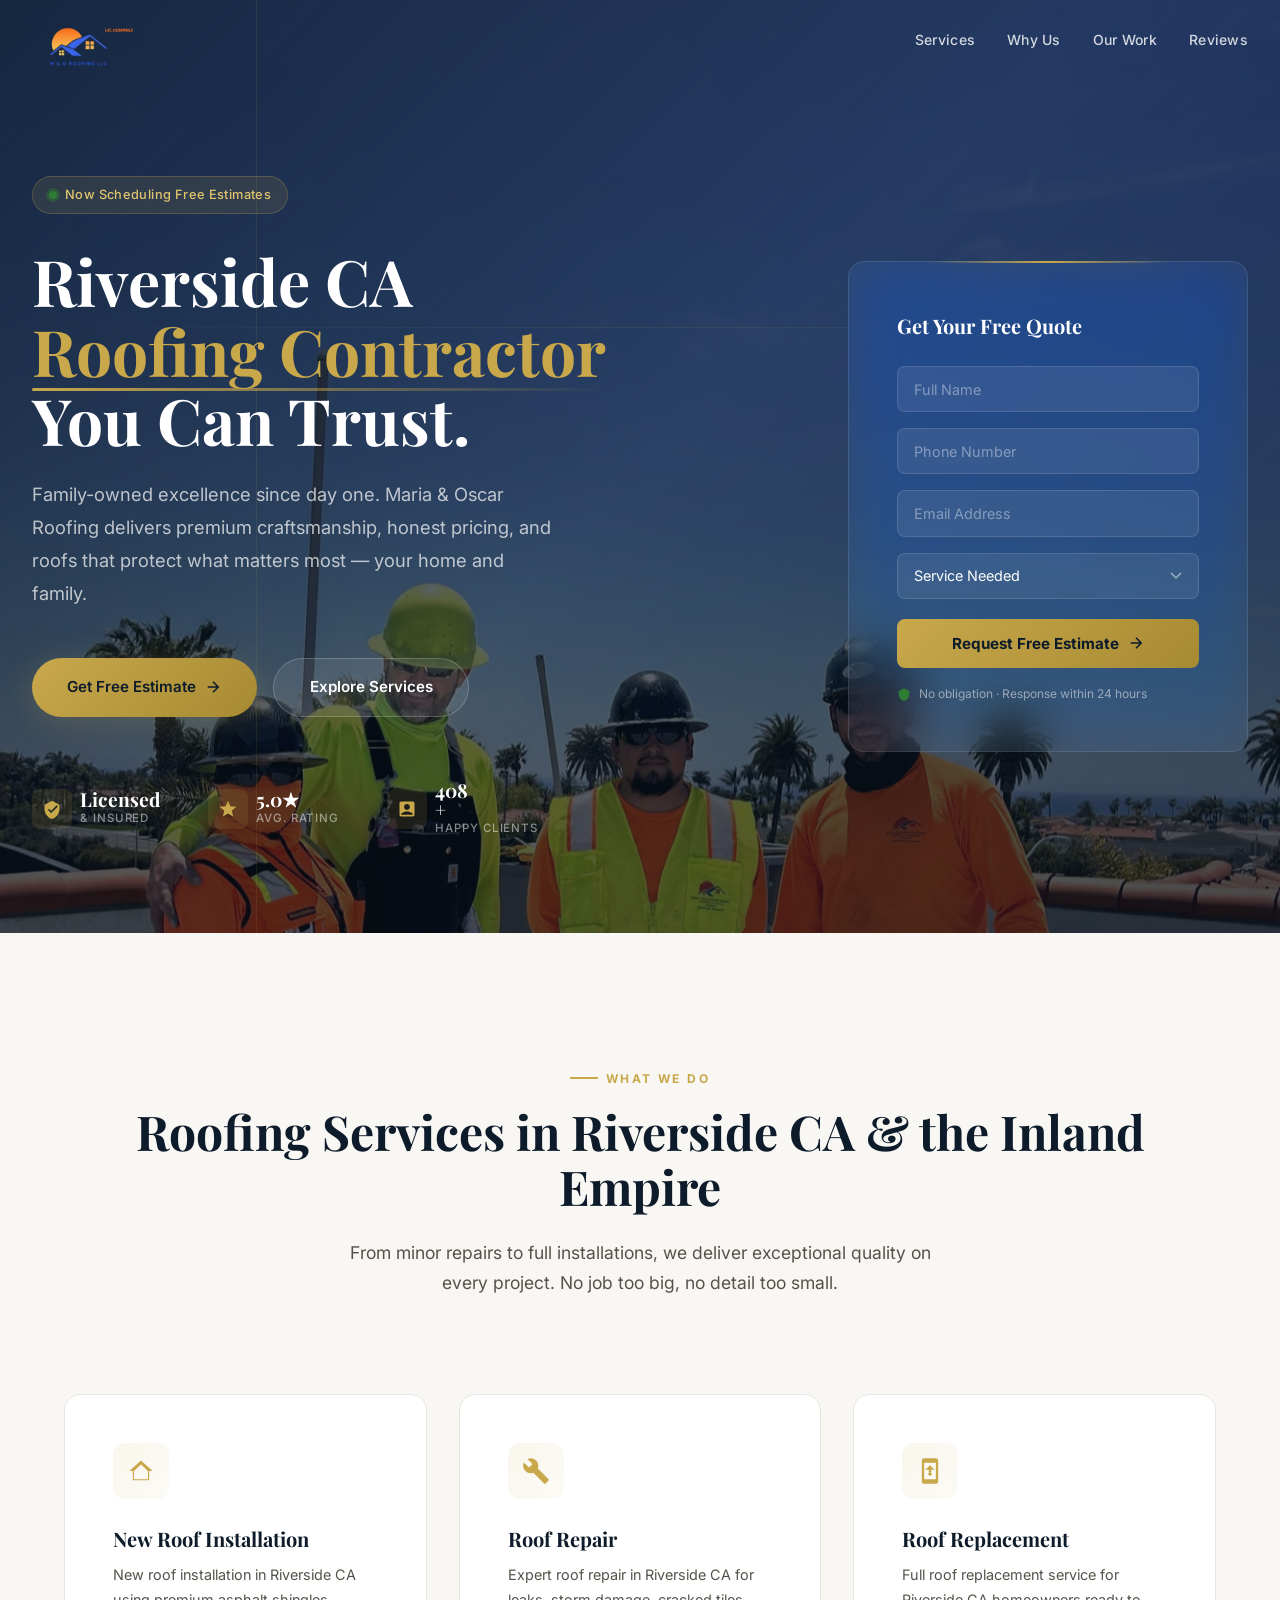
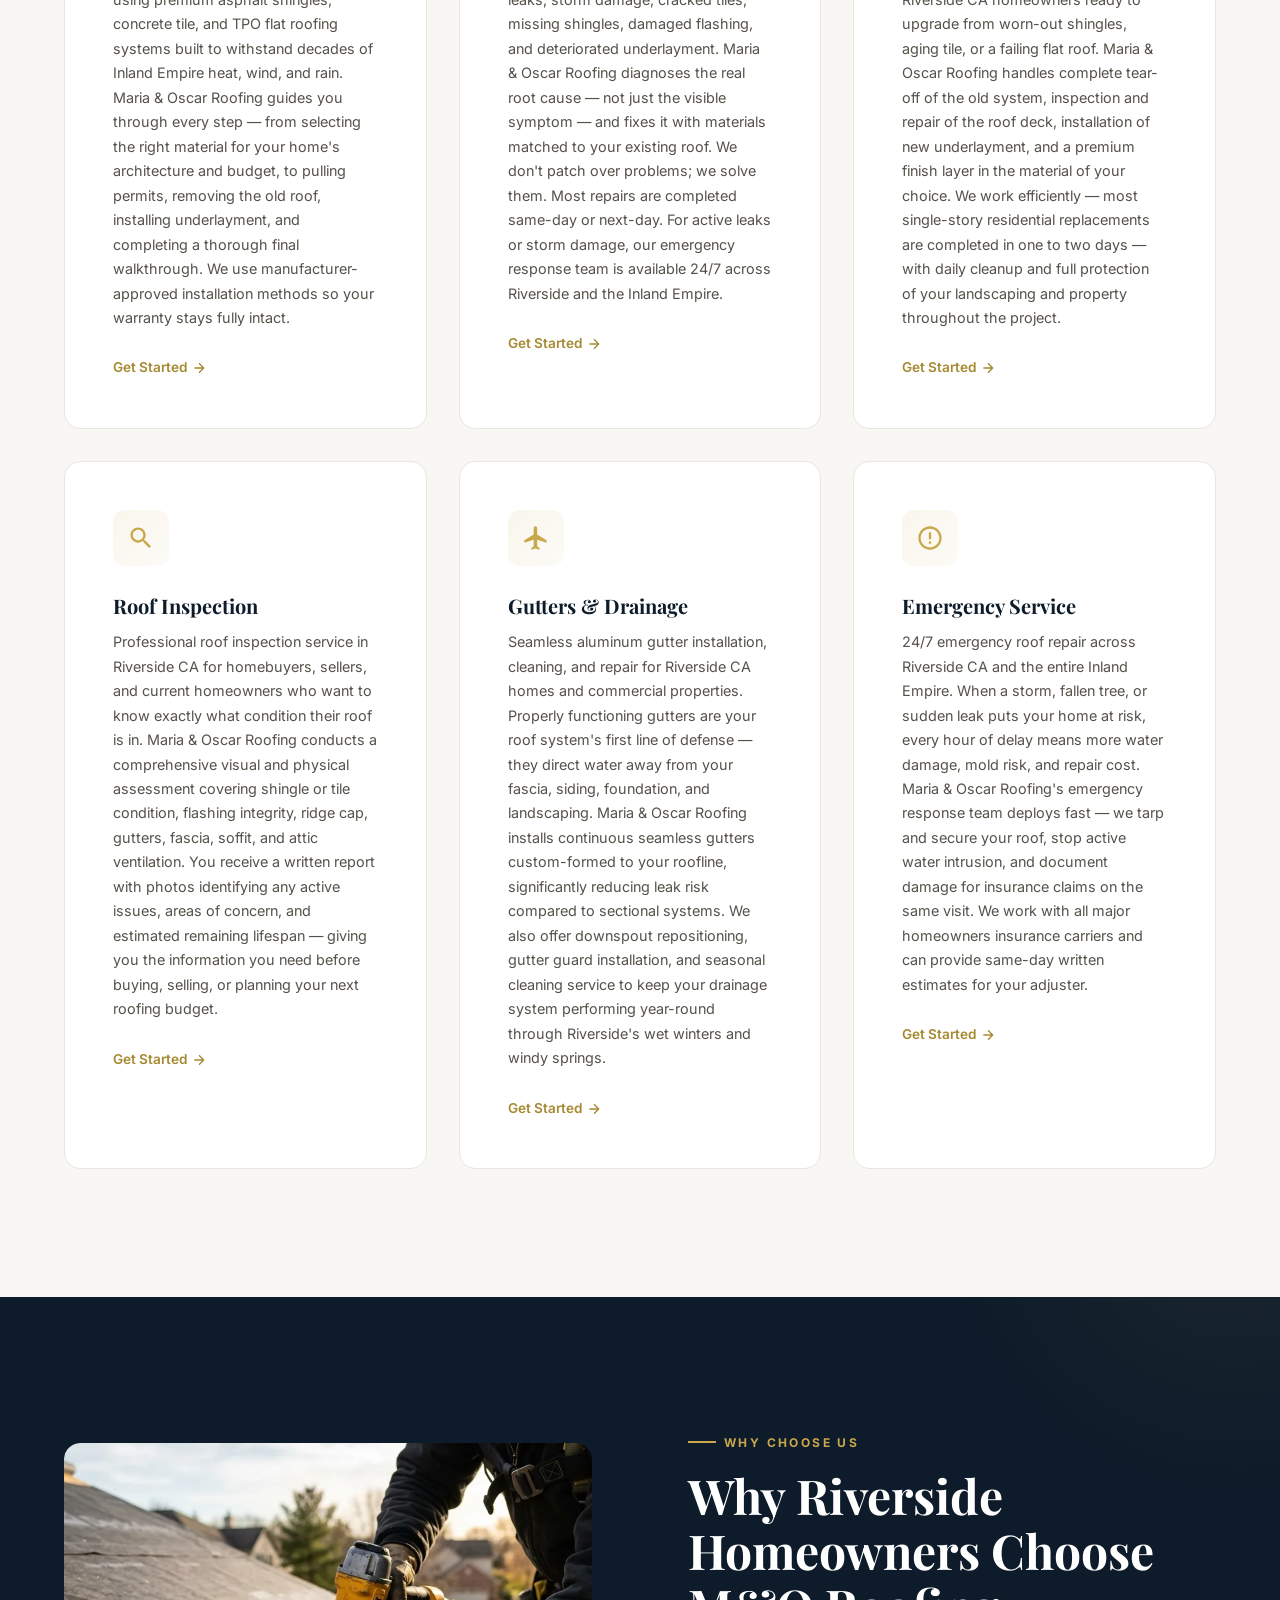
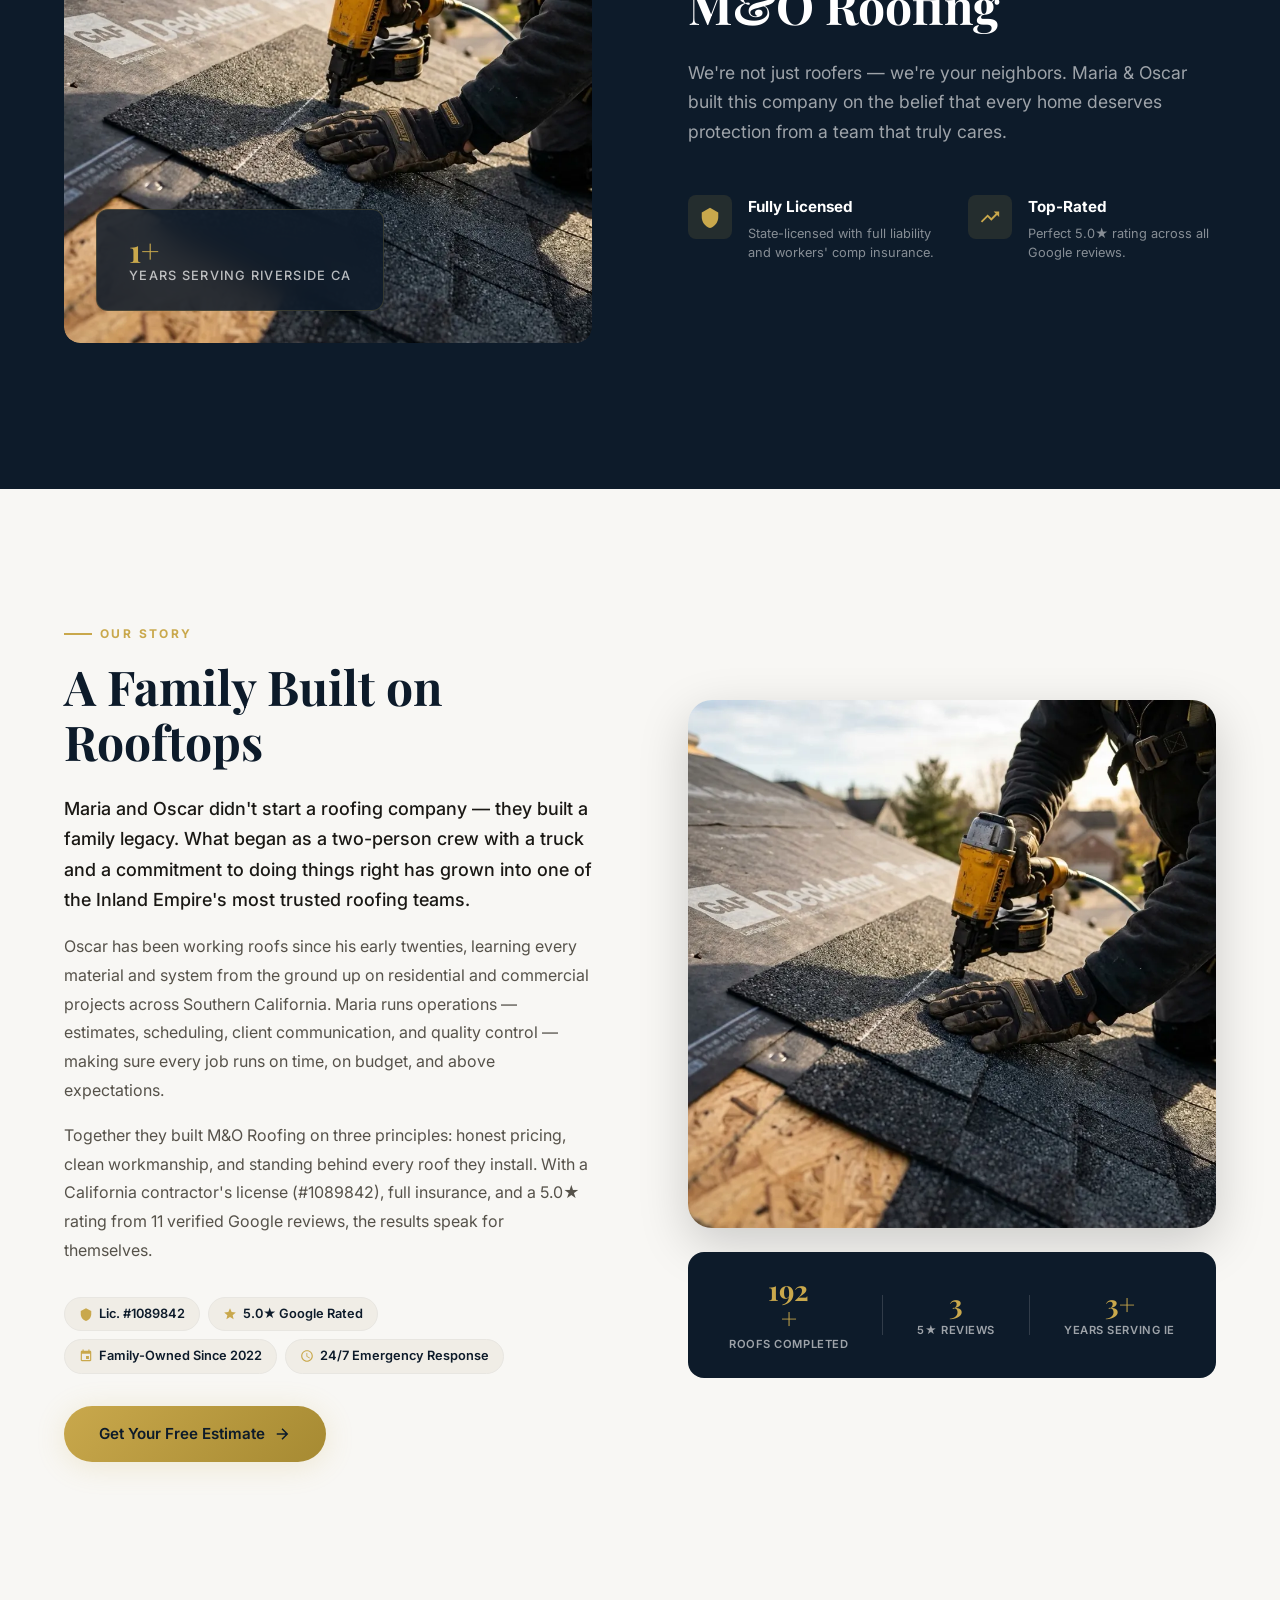
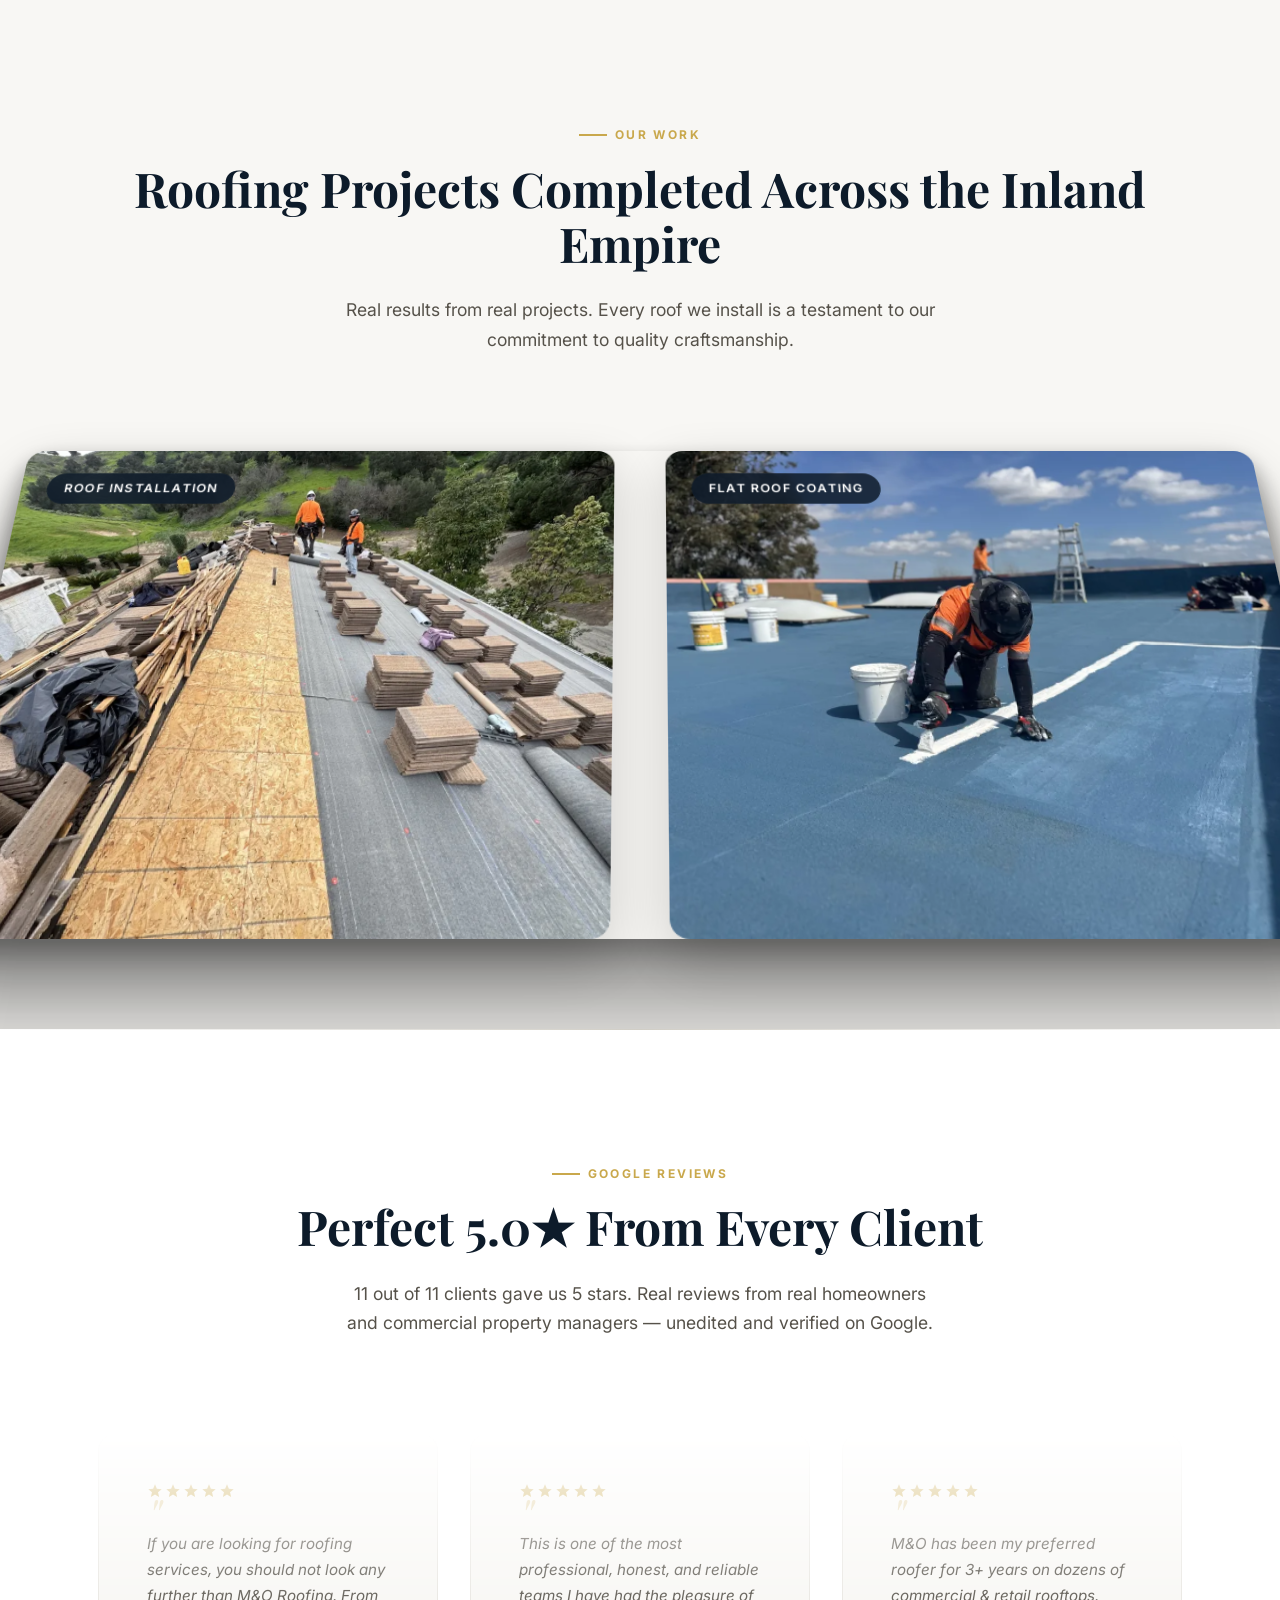
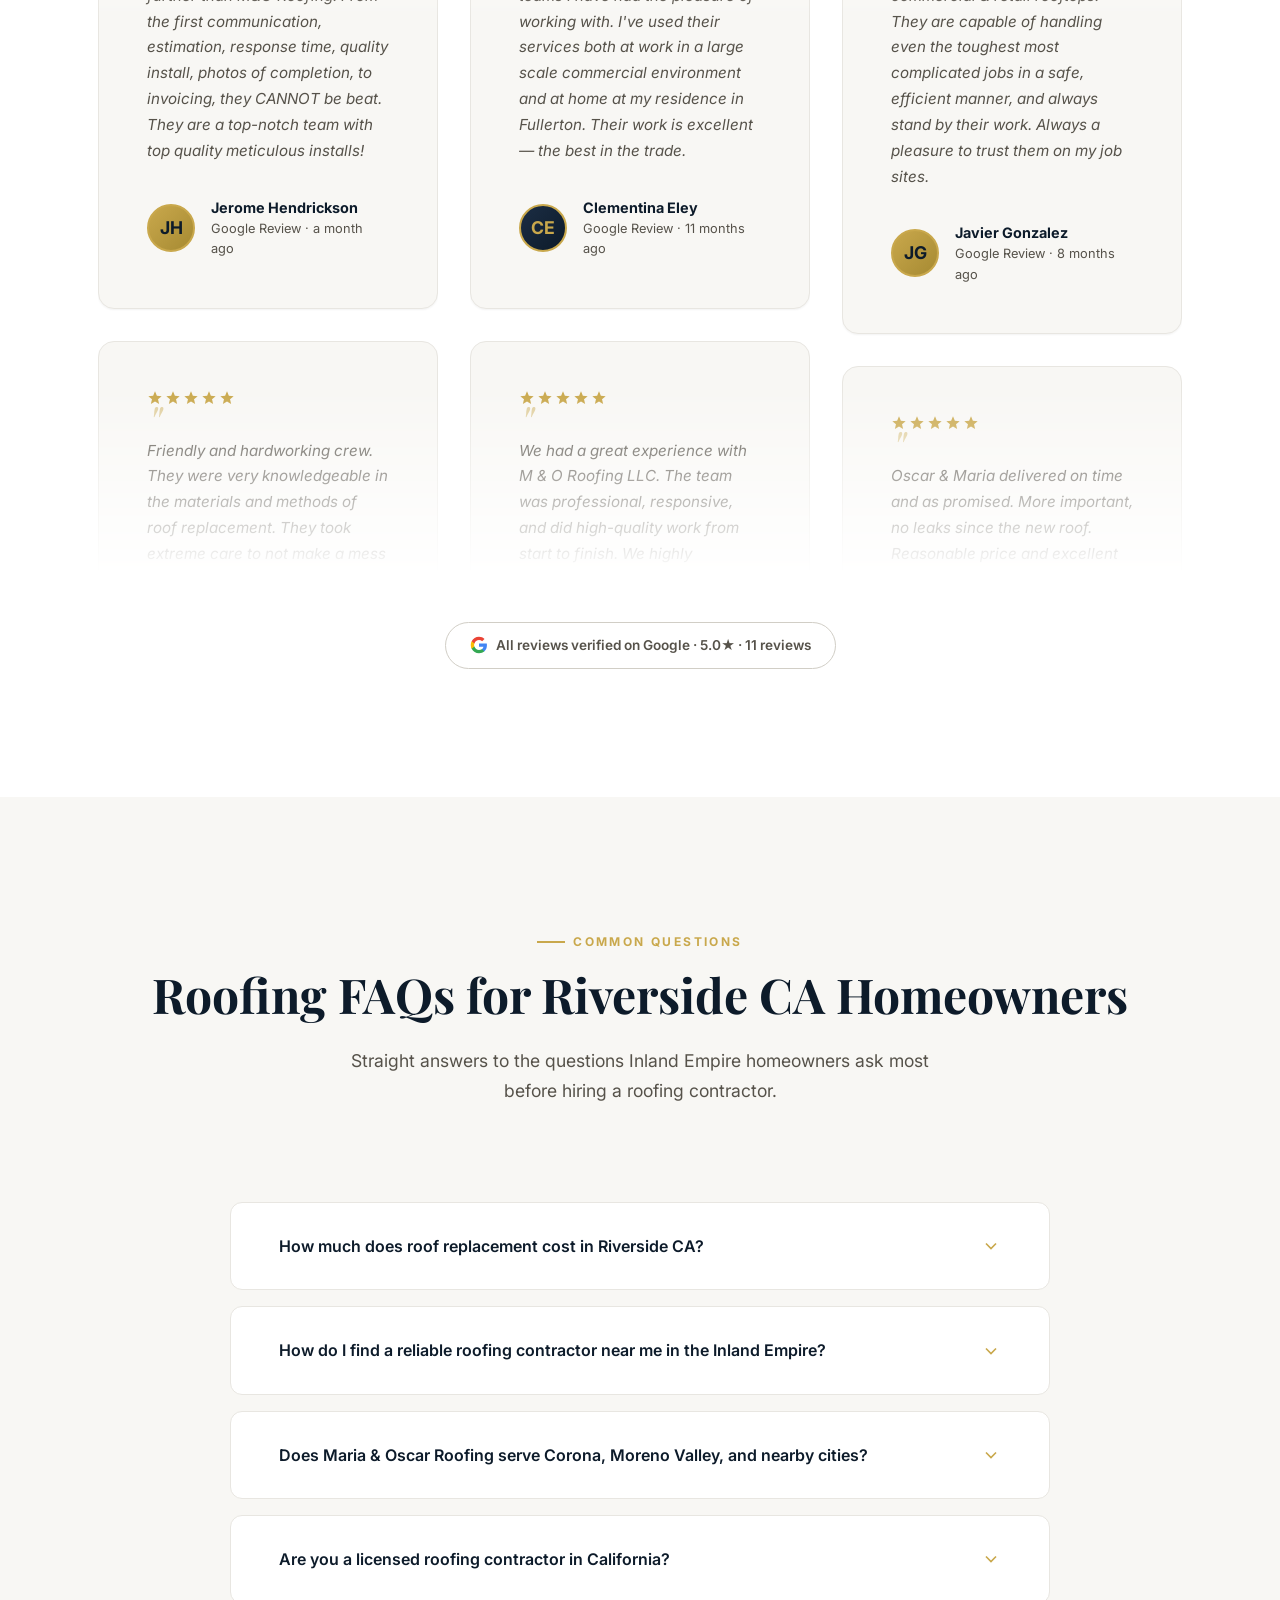
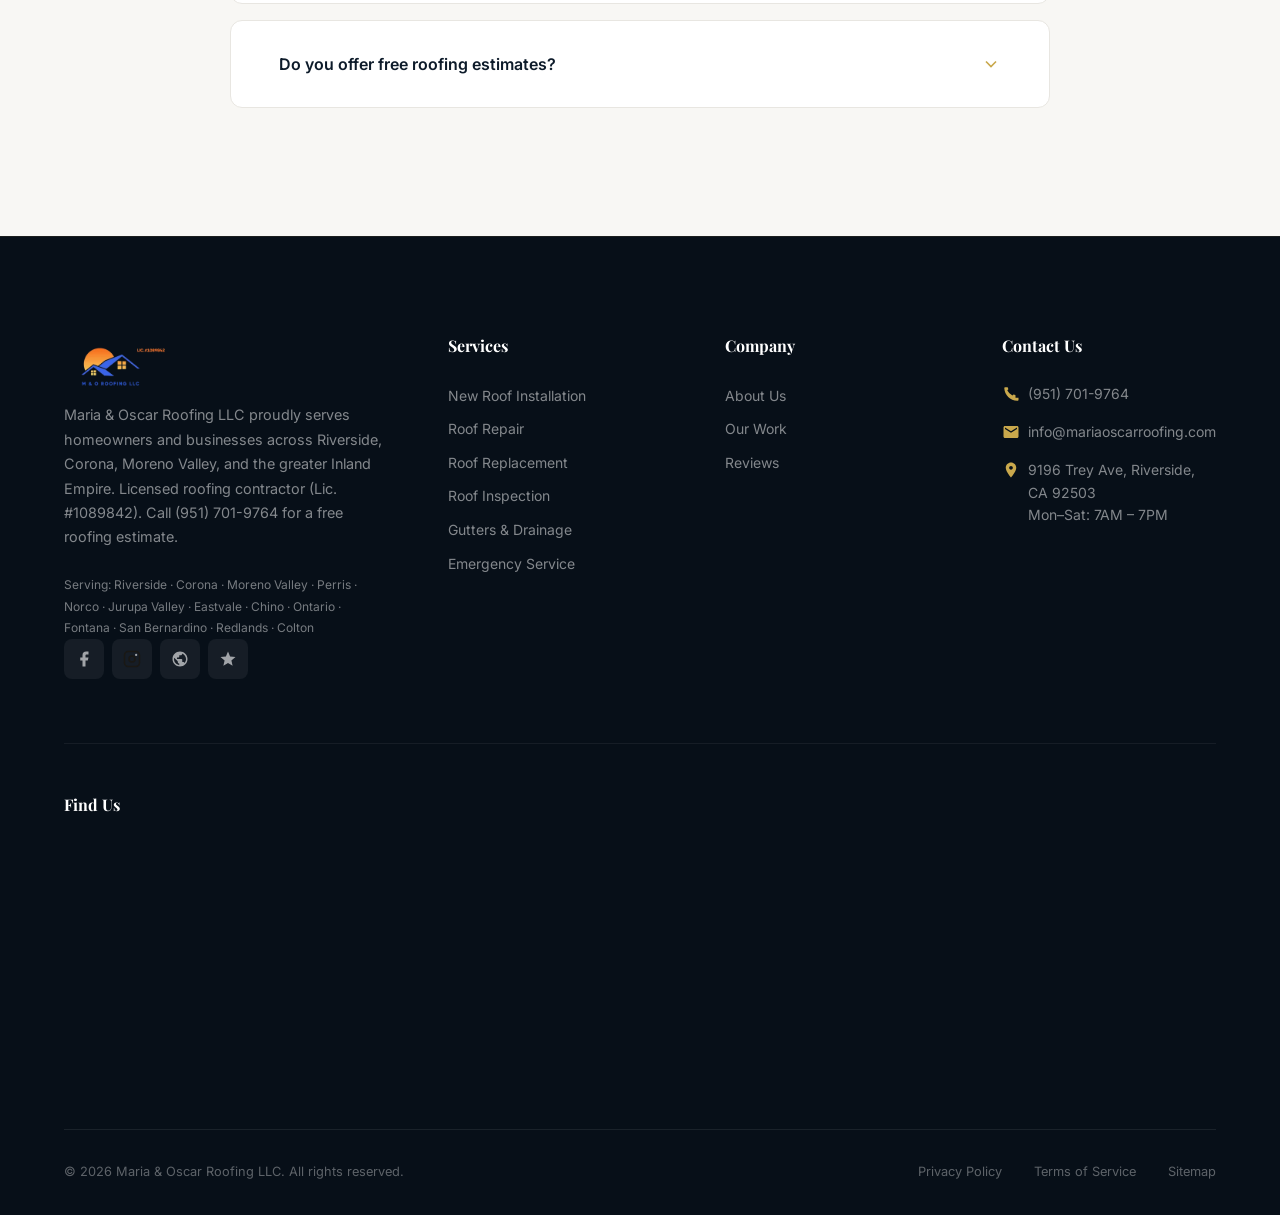
==== commit 932d7ddf: "Add About section, expand service content, Person schema, llms.txt SEO improvements toward 85/100 ta" ====
--- a/index.html
+++ b/index.html
@@ -255,7 +255,7 @@
             <svg viewBox="0 0 24 24"><path d="M12 3L2 12h3v8h14v-8h3L12 3zm0 3.5L18 12v7H6v-7l6-5.5z"/></svg>
           </div>
           <h3 class="service-card__title">New Roof Installation</h3>
-          <p class="service-card__desc">New roof installation in Riverside CA using premium materials built to withstand decades of Inland Empire weather. We guide you from material selection to final walkthrough.</p>
+          <p class="service-card__desc">New roof installation in Riverside CA using premium asphalt shingles, concrete tile, and TPO flat roofing systems built to withstand decades of Inland Empire heat, wind, and rain. Maria &amp; Oscar Roofing guides you through every step — from selecting the right material for your home's architecture and budget, to pulling permits, removing the old roof, installing underlayment, and completing a thorough final walkthrough. We use manufacturer-approved installation methods so your warranty stays fully intact.</p>
           <a href="#hero" class="service-card__link">
             Get Started
             <svg viewBox="0 0 24 24" fill="none" stroke="currentColor" stroke-width="2"><path d="M5 12h14M12 5l7 7-7 7"/></svg>
@@ -268,7 +268,7 @@
             <svg viewBox="0 0 24 24"><path d="M22.7 19l-9.1-9.1c.9-2.3.4-5-1.5-6.9-2-2-5-2.4-7.4-1.3L9 6 6 9 1.6 4.7C.4 7.1.9 10.1 2.9 12.1c1.9 1.9 4.6 2.4 6.9 1.5l9.1 9.1c.4.4 1 .4 1.4 0l2.3-2.3c.5-.4.5-1.1.1-1.4z"/></svg>
           </div>
           <h3 class="service-card__title">Roof Repair</h3>
-          <p class="service-card__desc">Expert roof repair in Riverside CA — leaks, storm damage, missing shingles. We diagnose and fix problems fast with lasting solutions. Emergency service available 24/7.</p>
+          <p class="service-card__desc">Expert roof repair in Riverside CA for leaks, storm damage, cracked tiles, missing shingles, damaged flashing, and deteriorated underlayment. Maria &amp; Oscar Roofing diagnoses the real root cause — not just the visible symptom — and fixes it with materials matched to your existing roof. We don't patch over problems; we solve them. Most repairs are completed same-day or next-day. For active leaks or storm damage, our emergency response team is available 24/7 across Riverside and the Inland Empire.</p>
           <a href="#hero" class="service-card__link">
             Get Started
             <svg viewBox="0 0 24 24" fill="none" stroke="currentColor" stroke-width="2"><path d="M5 12h14M12 5l7 7-7 7"/></svg>
@@ -281,7 +281,7 @@
             <svg viewBox="0 0 24 24"><path d="M17 1H7c-1.1 0-2 .9-2 2v18c0 1.1.9 2 2 2h10c1.1 0 2-.9 2-2V3c0-1.1-.9-2-2-2zm0 18H7V5h10v14zm-5-3c.83 0 1.5-.67 1.5-1.5S12.83 13 12 13s-1.5.67-1.5 1.5.67 1.5 1.5 1.5zM12 7l-4 4h3v2h2v-2h3l-4-4z"/></svg>
           </div>
           <h3 class="service-card__title">Roof Replacement</h3>
-          <p class="service-card__desc">Residential roofing contractor serving Riverside CA and the Inland Empire — our full replacement service upgrades your home with top-tier materials and a clean, efficient process.</p>
+          <p class="service-card__desc">Full roof replacement service for Riverside CA homeowners ready to upgrade from worn-out shingles, aging tile, or a failing flat roof. Maria &amp; Oscar Roofing handles complete tear-off of the old system, inspection and repair of the roof deck, installation of new underlayment, and a premium finish layer in the material of your choice. We work efficiently — most single-story residential replacements are completed in one to two days — with daily cleanup and full protection of your landscaping and property throughout the project.</p>
           <a href="#hero" class="service-card__link">
             Get Started
             <svg viewBox="0 0 24 24" fill="none" stroke="currentColor" stroke-width="2"><path d="M5 12h14M12 5l7 7-7 7"/></svg>
@@ -294,7 +294,7 @@
             <svg viewBox="0 0 24 24"><path d="M15.5 14h-.79l-.28-.27C15.41 12.59 16 11.11 16 9.5 16 5.91 13.09 3 9.5 3S3 5.91 3 9.5 5.91 16 9.5 16c1.61 0 3.09-.59 4.23-1.57l.27.28v.79l5 4.99L20.49 19l-4.99-5zm-6 0C7.01 14 5 11.99 5 9.5S7.01 5 9.5 5 14 7.01 14 9.5 11.99 14 9.5 14z"/></svg>
           </div>
           <h3 class="service-card__title">Roof Inspection</h3>
-          <p class="service-card__desc">Professional roof inspection service in Riverside CA. Comprehensive assessments with detailed reports — catch issues early and extend your roof's lifespan.</p>
+          <p class="service-card__desc">Professional roof inspection service in Riverside CA for homebuyers, sellers, and current homeowners who want to know exactly what condition their roof is in. Maria &amp; Oscar Roofing conducts a comprehensive visual and physical assessment covering shingle or tile condition, flashing integrity, ridge cap, gutters, fascia, soffit, and attic ventilation. You receive a written report with photos identifying any active issues, areas of concern, and estimated remaining lifespan — giving you the information you need before buying, selling, or planning your next roofing budget.</p>
           <a href="#hero" class="service-card__link">
             Get Started
             <svg viewBox="0 0 24 24" fill="none" stroke="currentColor" stroke-width="2"><path d="M5 12h14M12 5l7 7-7 7"/></svg>
@@ -307,7 +307,7 @@
             <svg viewBox="0 0 24 24"><path d="M21 16v-2l-8-5V3.5c0-.83-.67-1.5-1.5-1.5S10 2.67 10 3.5V9l-8 5v2l8-2.5V19l-2 1.5V22l3.5-1 3.5 1v-1.5L13 19v-5.5l8 2.5z"/></svg>
           </div>
           <h3 class="service-card__title">Gutters &amp; Drainage</h3>
-          <p class="service-card__desc">Seamless gutter installation, cleaning, and repair for Riverside CA homes. Proper drainage protects your foundation and keeps your property safe year-round.</p>
+          <p class="service-card__desc">Seamless aluminum gutter installation, cleaning, and repair for Riverside CA homes and commercial properties. Properly functioning gutters are your roof system's first line of defense — they direct water away from your fascia, siding, foundation, and landscaping. Maria &amp; Oscar Roofing installs continuous seamless gutters custom-formed to your roofline, significantly reducing leak risk compared to sectional systems. We also offer downspout repositioning, gutter guard installation, and seasonal cleaning service to keep your drainage system performing year-round through Riverside's wet winters and windy springs.</p>
           <a href="#hero" class="service-card__link">
             Get Started
             <svg viewBox="0 0 24 24" fill="none" stroke="currentColor" stroke-width="2"><path d="M5 12h14M12 5l7 7-7 7"/></svg>
@@ -320,7 +320,7 @@
             <svg viewBox="0 0 24 24"><path d="M11 15h2v2h-2zm0-8h2v6h-2zm.99-5C6.47 2 2 6.48 2 12s4.47 10 9.99 10C17.52 22 22 17.52 22 12S17.52 2 11.99 2zM12 20c-4.42 0-8-3.58-8-8s3.58-8 8-8 8 3.58 8 8-3.58 8-8 8z"/></svg>
           </div>
           <h3 class="service-card__title">Emergency Service</h3>
-          <p class="service-card__desc">24/7 emergency roof repair in Riverside CA and the Inland Empire. Storm damage can't wait — our response team secures your home and prevents further damage fast.</p>
+          <p class="service-card__desc">24/7 emergency roof repair across Riverside CA and the entire Inland Empire. When a storm, fallen tree, or sudden leak puts your home at risk, every hour of delay means more water damage, mold risk, and repair cost. Maria &amp; Oscar Roofing's emergency response team deploys fast — we tarp and secure your roof, stop active water intrusion, and document damage for insurance claims on the same visit. We work with all major homeowners insurance carriers and can provide same-day written estimates for your adjuster.</p>
           <a href="#hero" class="service-card__link">
             Get Started
             <svg viewBox="0 0 24 24" fill="none" stroke="currentColor" stroke-width="2"><path d="M5 12h14M12 5l7 7-7 7"/></svg>
@@ -398,6 +398,80 @@
             </div>
           </div>
         </div>
+      </div>
+    </div>
+  </section>
+
+  <!-- ============================================
+       ABOUT US SECTION
+       ============================================ -->
+  <section class="about" id="about">
+    <div class="container">
+      <div class="about__inner">
+
+        <div class="about__content reveal-left">
+          <span class="section-label">Our Story</span>
+          <h2 class="section-title">A Family Built on Rooftops</h2>
+          <p class="about__lead">Maria and Oscar didn't start a roofing company — they built a family legacy. What began as a two-person crew with a truck and a commitment to doing things right has grown into one of the Inland Empire's most trusted roofing teams.</p>
+
+          <p class="about__body">Oscar has been working roofs since his early twenties, learning every material and system from the ground up on residential and commercial projects across Southern California. Maria runs operations — estimates, scheduling, client communication, and quality control — making sure every job runs on time, on budget, and above expectations.</p>
+
+          <p class="about__body">Together they built M&amp;O Roofing on three principles: honest pricing, clean workmanship, and standing behind every roof they install. With a California contractor's license (#1089842), full insurance, and a 5.0★ rating from 11 verified Google reviews, the results speak for themselves.</p>
+
+          <div class="about__badges">
+            <div class="about__badge">
+              <svg viewBox="0 0 24 24" fill="currentColor"><path d="M12 2L3 7v5c0 5.55 3.84 10.74 9 12 5.16-1.26 9-6.45 9-12V7l-9-5z"/></svg>
+              <span>Lic. #1089842</span>
+            </div>
+            <div class="about__badge">
+              <svg viewBox="0 0 24 24" fill="currentColor"><path d="M12 17.27L18.18 21l-1.64-7.03L22 9.24l-7.19-.61L12 2 9.19 8.63 2 9.24l5.46 4.73L5.82 21z"/></svg>
+              <span>5.0★ Google Rated</span>
+            </div>
+            <div class="about__badge">
+              <svg viewBox="0 0 24 24" fill="currentColor"><path d="M17 12h-5v5h5v-5zM16 1v2H8V1H6v2H5c-1.11 0-1.99.9-1.99 2L3 19c0 1.1.89 2 2 2h14c1.1 0 2-.9 2-2V5c0-1.1-.9-2-2-2h-1V1h-2zm3 18H5V8h14v11z"/></svg>
+              <span>Family-Owned Since 2022</span>
+            </div>
+            <div class="about__badge">
+              <svg viewBox="0 0 24 24" fill="currentColor"><path d="M11.99 2C6.47 2 2 6.48 2 12s4.47 10 9.99 10C17.52 22 22 17.52 22 12S17.52 2 11.99 2zM12 20c-4.42 0-8-3.58-8-8s3.58-8 8-8 8 3.58 8 8-3.58 8-8 8zm.5-13H11v6l5.25 3.15.75-1.23-4.5-2.67z"/></svg>
+              <span>24/7 Emergency Response</span>
+            </div>
+          </div>
+
+          <a href="#hero" class="btn btn--primary about__cta">
+            <span>Get Your Free Estimate</span>
+            <svg viewBox="0 0 24 24" fill="none" stroke="currentColor" stroke-width="2"><path d="M5 12h14M12 5l7 7-7 7"/></svg>
+          </a>
+        </div>
+
+        <div class="about__visual reveal-right">
+          <picture>
+            <source type="image/webp" srcset="images/detail-mobile.webp 480w, images/detail.webp 900w" sizes="(max-width: 768px) 100vw, 45vw">
+            <img src="images/detail.png"
+                 srcset="images/detail-mobile.png 480w, images/detail.png 900w"
+                 sizes="(max-width: 768px) 100vw, 45vw"
+                 alt="Oscar and Maria — co-founders of Maria and Oscar Roofing LLC, licensed roofing contractors in Riverside CA"
+                 class="about__image"
+                 width="900" height="675"
+                 loading="lazy" decoding="async">
+          </picture>
+          <div class="about__visual-stat">
+            <div class="about__stat">
+              <span class="about__stat-number counter" data-target="500">0</span><span class="about__stat-number">+</span>
+              <span class="about__stat-label">Roofs Completed</span>
+            </div>
+            <div class="about__stat-divider"></div>
+            <div class="about__stat">
+              <span class="about__stat-number counter" data-target="11">0</span>
+              <span class="about__stat-label">5★ Reviews</span>
+            </div>
+            <div class="about__stat-divider"></div>
+            <div class="about__stat">
+              <span class="about__stat-number">3+</span>
+              <span class="about__stat-label">Years Serving IE</span>
+            </div>
+          </div>
+        </div>
+
       </div>
     </div>
   </section>
@@ -1078,6 +1152,59 @@
   }
   </script>
 
+  <!-- Schema.org — Founders -->
+  <script type="application/ld+json">
+  [
+    {
+      "@context": "https://schema.org",
+      "@type": "Person",
+      "name": "Maria",
+      "jobTitle": "Co-Founder & Operations Manager",
+      "worksFor": {
+        "@type": "RoofingContractor",
+        "name": "Maria & Oscar Roofing LLC",
+        "url": "https://mariaoscarroofing.com"
+      },
+      "address": {
+        "@type": "PostalAddress",
+        "addressLocality": "Riverside",
+        "addressRegion": "CA",
+        "addressCountry": "US"
+      },
+      "sameAs": [
+        "https://www.instagram.com/mariaandoscarroofingllc/",
+        "https://www.facebook.com/people/Maria-Oscar-Roofing/61575524637396/"
+      ]
+    },
+    {
+      "@context": "https://schema.org",
+      "@type": "Person",
+      "name": "Oscar",
+      "jobTitle": "Co-Founder & Lead Roofing Contractor",
+      "hasCredential": {
+        "@type": "EducationalOccupationalCredential",
+        "credentialCategory": "license",
+        "name": "California Contractor License #1089842",
+        "recognizedBy": {
+          "@type": "GovernmentOrganization",
+          "name": "California Contractors State License Board"
+        }
+      },
+      "worksFor": {
+        "@type": "RoofingContractor",
+        "name": "Maria & Oscar Roofing LLC",
+        "url": "https://mariaoscarroofing.com"
+      },
+      "address": {
+        "@type": "PostalAddress",
+        "addressLocality": "Riverside",
+        "addressRegion": "CA",
+        "addressCountry": "US"
+      }
+    }
+  ]
+  </script>
+
   <!-- FAQ Accordion -->
   <script>
     (function() {
--- a/styles.css
+++ b/styles.css
@@ -2439,3 +2439,142 @@
   margin-top: 0.75rem;
   line-height: 1.8;
 }
+
+/* ============================================
+   ABOUT SECTION
+   ============================================ */
+.about {
+  padding: var(--space-5xl) 0;
+  background: var(--color-offwhite);
+}
+
+.about__inner {
+  display: grid;
+  grid-template-columns: 1fr 1fr;
+  gap: var(--space-4xl);
+  align-items: center;
+}
+
+.about__lead {
+  font-size: 1.125rem;
+  font-weight: 500;
+  color: var(--color-text);
+  margin-top: var(--space-lg);
+  line-height: 1.7;
+}
+
+.about__body {
+  margin-top: var(--space-md);
+  color: var(--color-text-secondary);
+  line-height: 1.8;
+}
+
+.about__badges {
+  display: flex;
+  flex-wrap: wrap;
+  gap: var(--space-sm);
+  margin-top: var(--space-xl);
+}
+
+.about__badge {
+  display: inline-flex;
+  align-items: center;
+  gap: 6px;
+  background: var(--color-cream);
+  border: 1px solid var(--color-gray-100);
+  border-radius: var(--radius-full);
+  padding: 6px 14px;
+  font-size: 0.8rem;
+  font-weight: 600;
+  color: var(--color-primary);
+}
+
+.about__badge svg {
+  width: 14px;
+  height: 14px;
+  color: var(--color-accent);
+  flex-shrink: 0;
+}
+
+.about__cta {
+  margin-top: var(--space-xl);
+  display: inline-flex;
+}
+
+.about__visual {
+  position: relative;
+}
+
+.about__image {
+  width: 100%;
+  border-radius: var(--radius-2xl);
+  object-fit: cover;
+  box-shadow: var(--shadow-xl);
+}
+
+.about__visual-stat {
+  display: flex;
+  align-items: center;
+  justify-content: space-around;
+  background: var(--color-primary);
+  border-radius: var(--radius-xl);
+  padding: var(--space-lg) var(--space-xl);
+  margin-top: var(--space-lg);
+  gap: var(--space-md);
+}
+
+.about__stat {
+  display: flex;
+  flex-direction: column;
+  align-items: center;
+  text-align: center;
+}
+
+.about__stat-number {
+  font-family: var(--font-display);
+  font-size: 1.75rem;
+  font-weight: 700;
+  color: var(--color-accent);
+  line-height: 1;
+}
+
+.about__stat-label {
+  font-size: 0.7rem;
+  font-weight: 600;
+  color: rgba(255,255,255,0.6);
+  text-transform: uppercase;
+  letter-spacing: 0.05em;
+  margin-top: 4px;
+}
+
+.about__stat-divider {
+  width: 1px;
+  height: 40px;
+  background: rgba(255,255,255,0.15);
+  flex-shrink: 0;
+}
+
+@media (max-width: 1024px) {
+  .about__inner {
+    gap: var(--space-3xl);
+  }
+}
+
+@media (max-width: 768px) {
+  .about__inner {
+    grid-template-columns: 1fr;
+    gap: var(--space-2xl);
+  }
+
+  .about__visual {
+    order: -1;
+  }
+
+  .about__visual-stat {
+    padding: var(--space-md);
+  }
+
+  .about__stat-number {
+    font-size: 1.4rem;
+  }
+}
--- a/styles.css
+++ b/styles.css
@@ -2439,3 +2439,142 @@
   margin-top: 0.75rem;
   line-height: 1.8;
 }
+
+/* ============================================
+   ABOUT SECTION
+   ============================================ */
+.about {
+  padding: var(--space-5xl) 0;
+  background: var(--color-offwhite);
+}
+
+.about__inner {
+  display: grid;
+  grid-template-columns: 1fr 1fr;
+  gap: var(--space-4xl);
+  align-items: center;
+}
+
+.about__lead {
+  font-size: 1.125rem;
+  font-weight: 500;
+  color: var(--color-text);
+  margin-top: var(--space-lg);
+  line-height: 1.7;
+}
+
+.about__body {
+  margin-top: var(--space-md);
+  color: var(--color-text-secondary);
+  line-height: 1.8;
+}
+
+.about__badges {
+  display: flex;
+  flex-wrap: wrap;
+  gap: var(--space-sm);
+  margin-top: var(--space-xl);
+}
+
+.about__badge {
+  display: inline-flex;
+  align-items: center;
+  gap: 6px;
+  background: var(--color-cream);
+  border: 1px solid var(--color-gray-100);
+  border-radius: var(--radius-full);
+  padding: 6px 14px;
+  font-size: 0.8rem;
+  font-weight: 600;
+  color: var(--color-primary);
+}
+
+.about__badge svg {
+  width: 14px;
+  height: 14px;
+  color: var(--color-accent);
+  flex-shrink: 0;
+}
+
+.about__cta {
+  margin-top: var(--space-xl);
+  display: inline-flex;
+}
+
+.about__visual {
+  position: relative;
+}
+
+.about__image {
+  width: 100%;
+  border-radius: var(--radius-2xl);
+  object-fit: cover;
+  box-shadow: var(--shadow-xl);
+}
+
+.about__visual-stat {
+  display: flex;
+  align-items: center;
+  justify-content: space-around;
+  background: var(--color-primary);
+  border-radius: var(--radius-xl);
+  padding: var(--space-lg) var(--space-xl);
+  margin-top: var(--space-lg);
+  gap: var(--space-md);
+}
+
+.about__stat {
+  display: flex;
+  flex-direction: column;
+  align-items: center;
+  text-align: center;
+}
+
+.about__stat-number {
+  font-family: var(--font-display);
+  font-size: 1.75rem;
+  font-weight: 700;
+  color: var(--color-accent);
+  line-height: 1;
+}
+
+.about__stat-label {
+  font-size: 0.7rem;
+  font-weight: 600;
+  color: rgba(255,255,255,0.6);
+  text-transform: uppercase;
+  letter-spacing: 0.05em;
+  margin-top: 4px;
+}
+
+.about__stat-divider {
+  width: 1px;
+  height: 40px;
+  background: rgba(255,255,255,0.15);
+  flex-shrink: 0;
+}
+
+@media (max-width: 1024px) {
+  .about__inner {
+    gap: var(--space-3xl);
+  }
+}
+
+@media (max-width: 768px) {
+  .about__inner {
+    grid-template-columns: 1fr;
+    gap: var(--space-2xl);
+  }
+
+  .about__visual {
+    order: -1;
+  }
+
+  .about__visual-stat {
+    padding: var(--space-md);
+  }
+
+  .about__stat-number {
+    font-size: 1.4rem;
+  }
+}
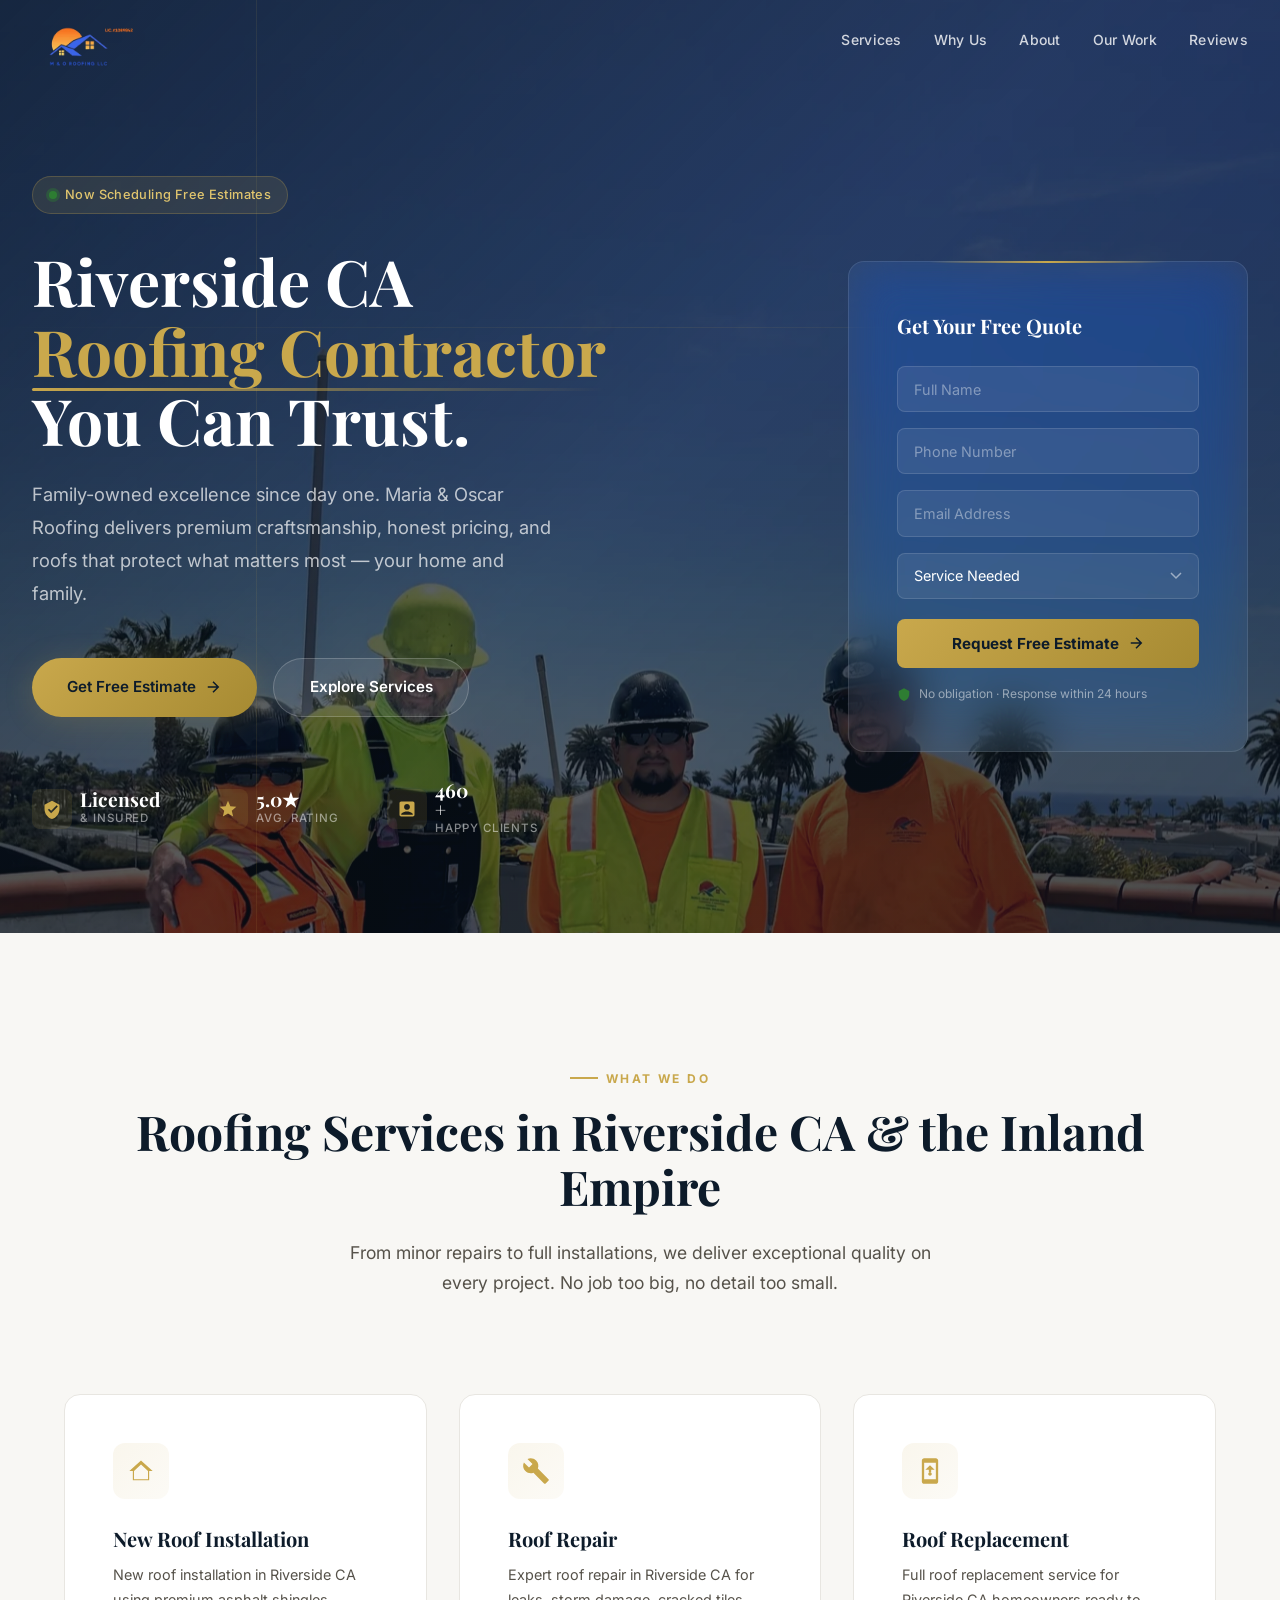
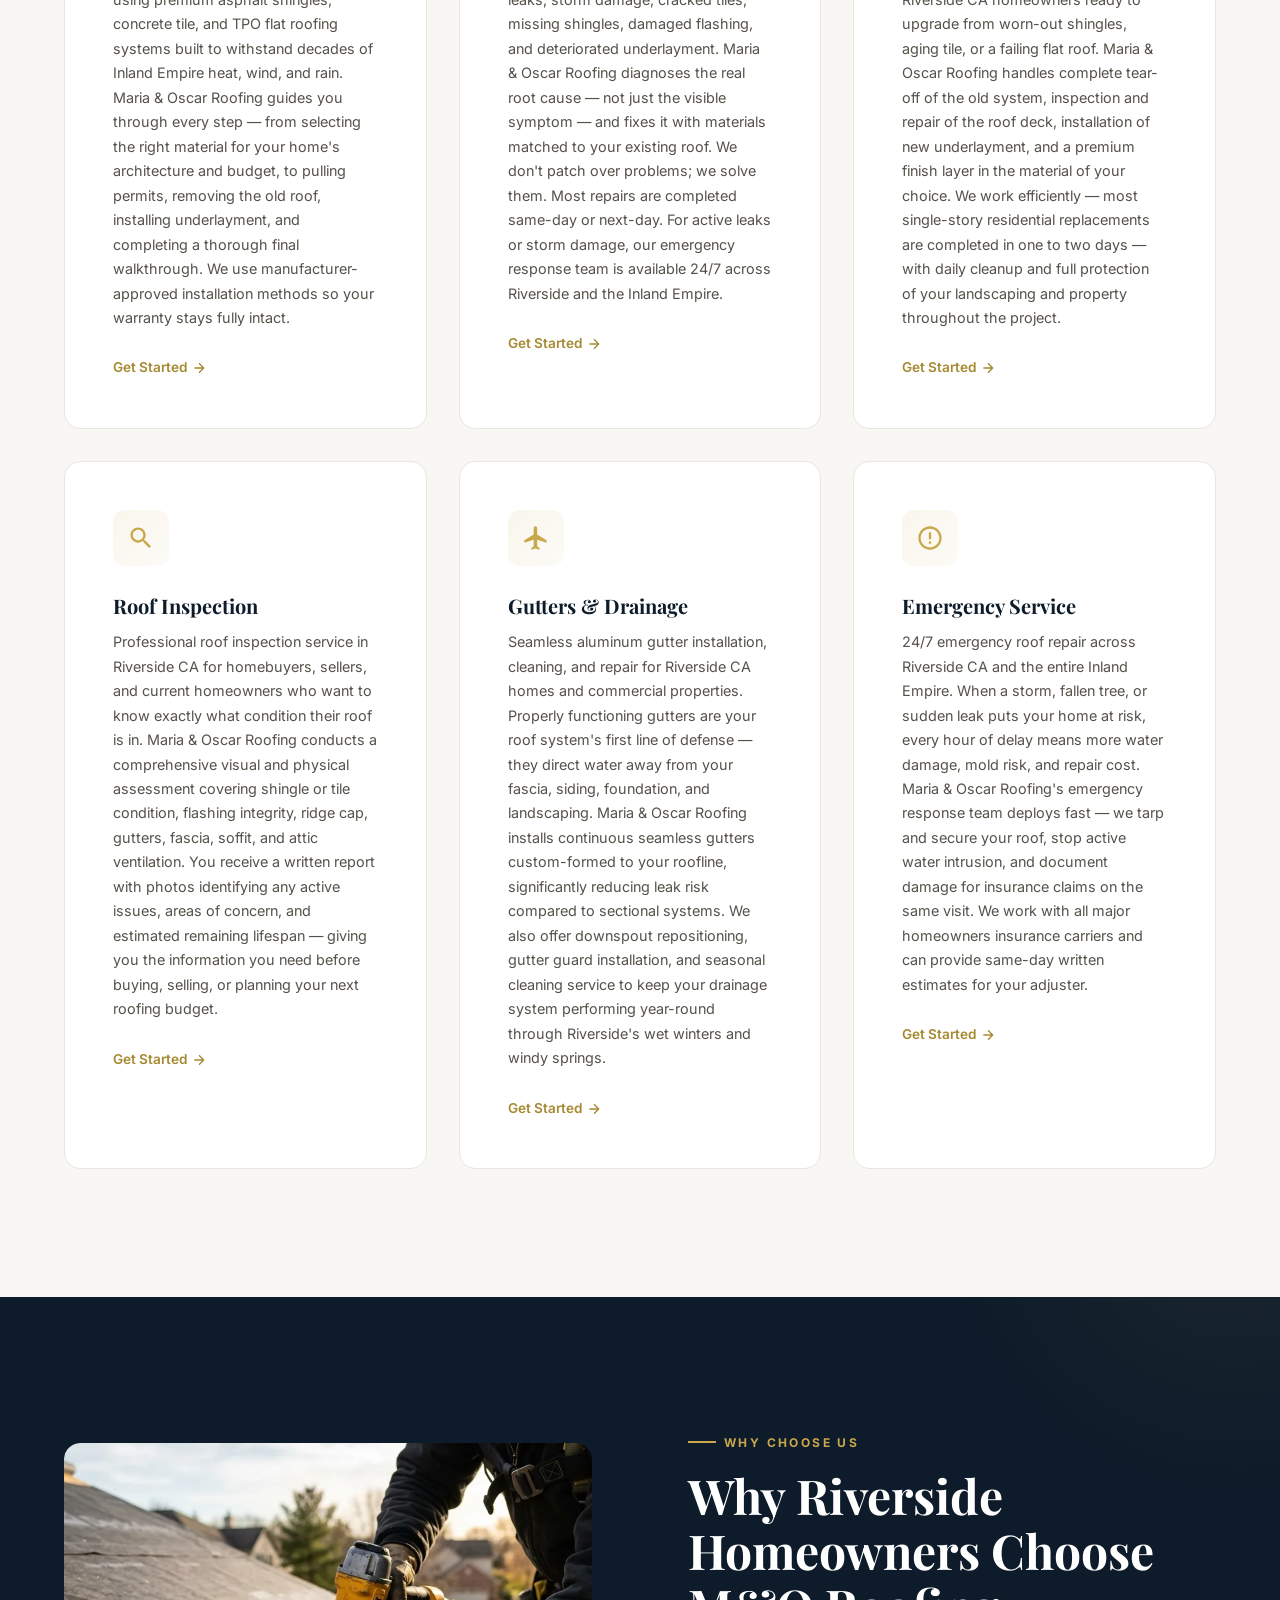
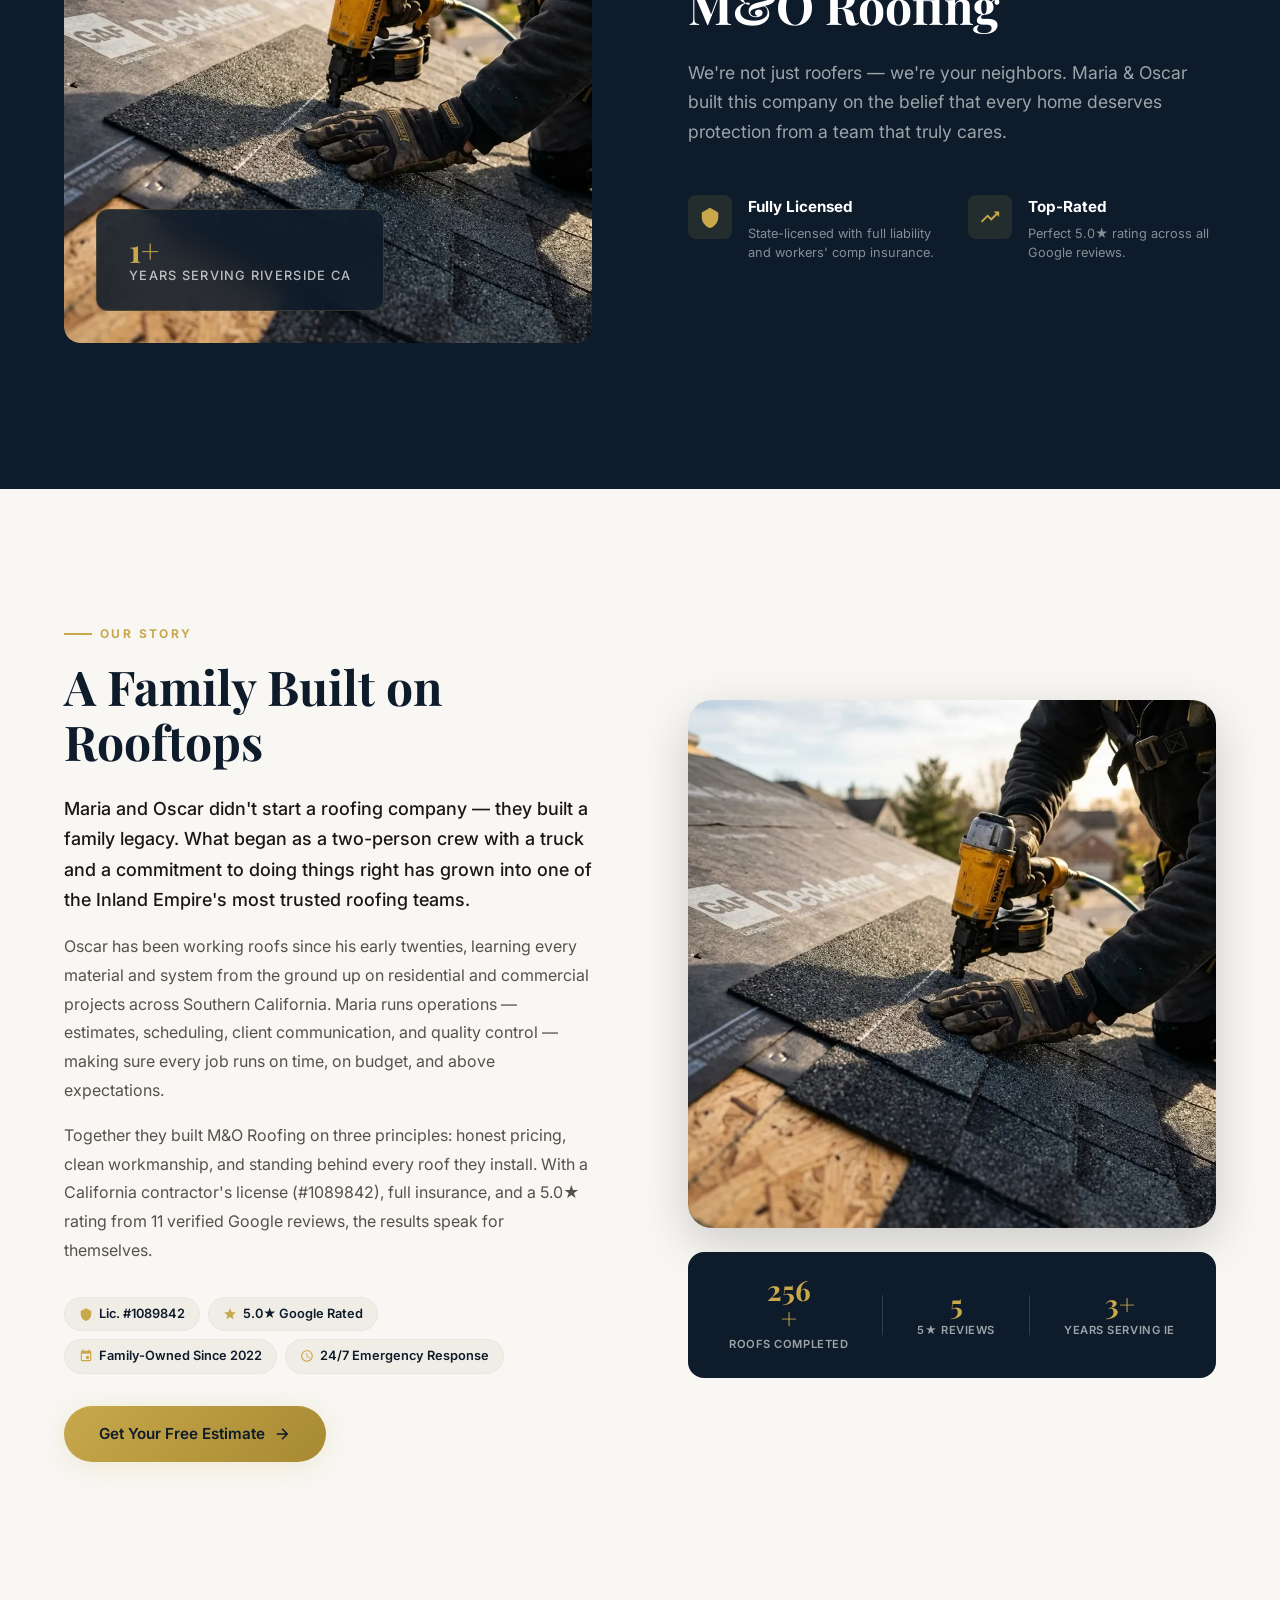
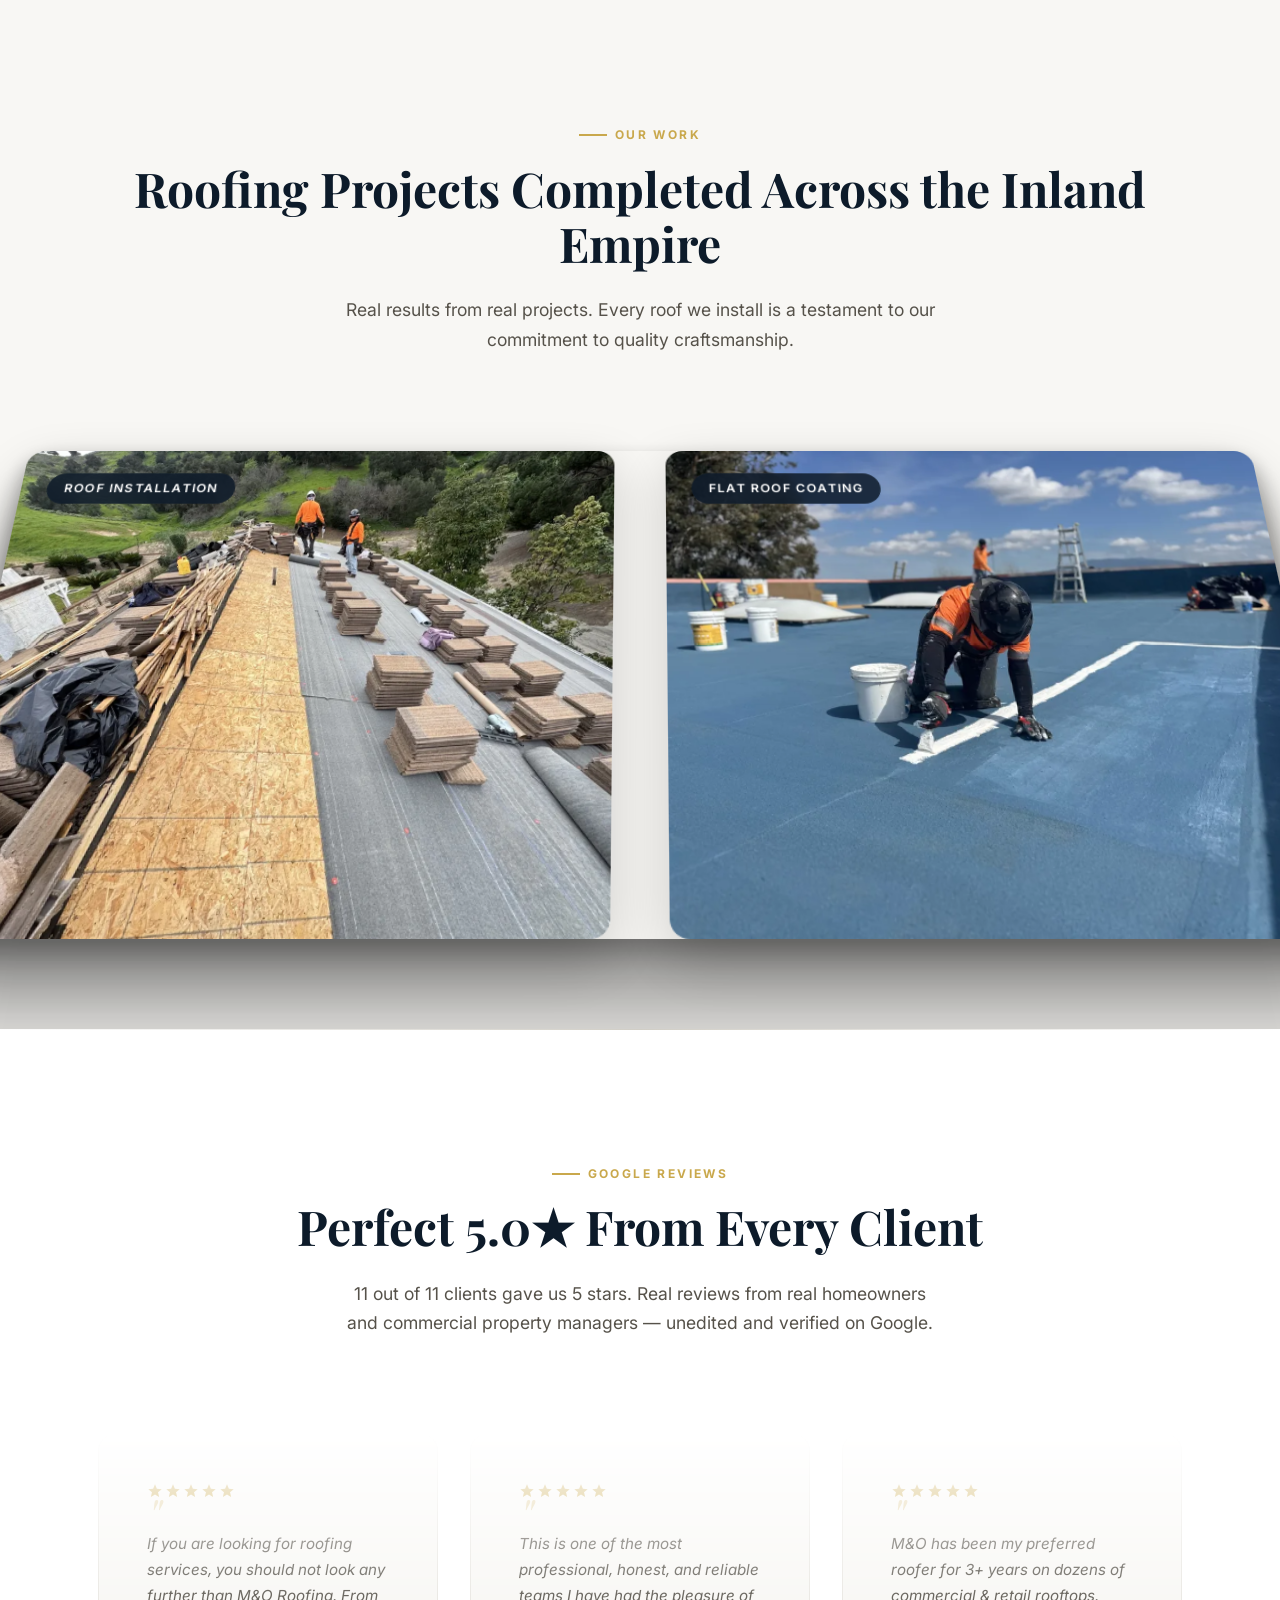
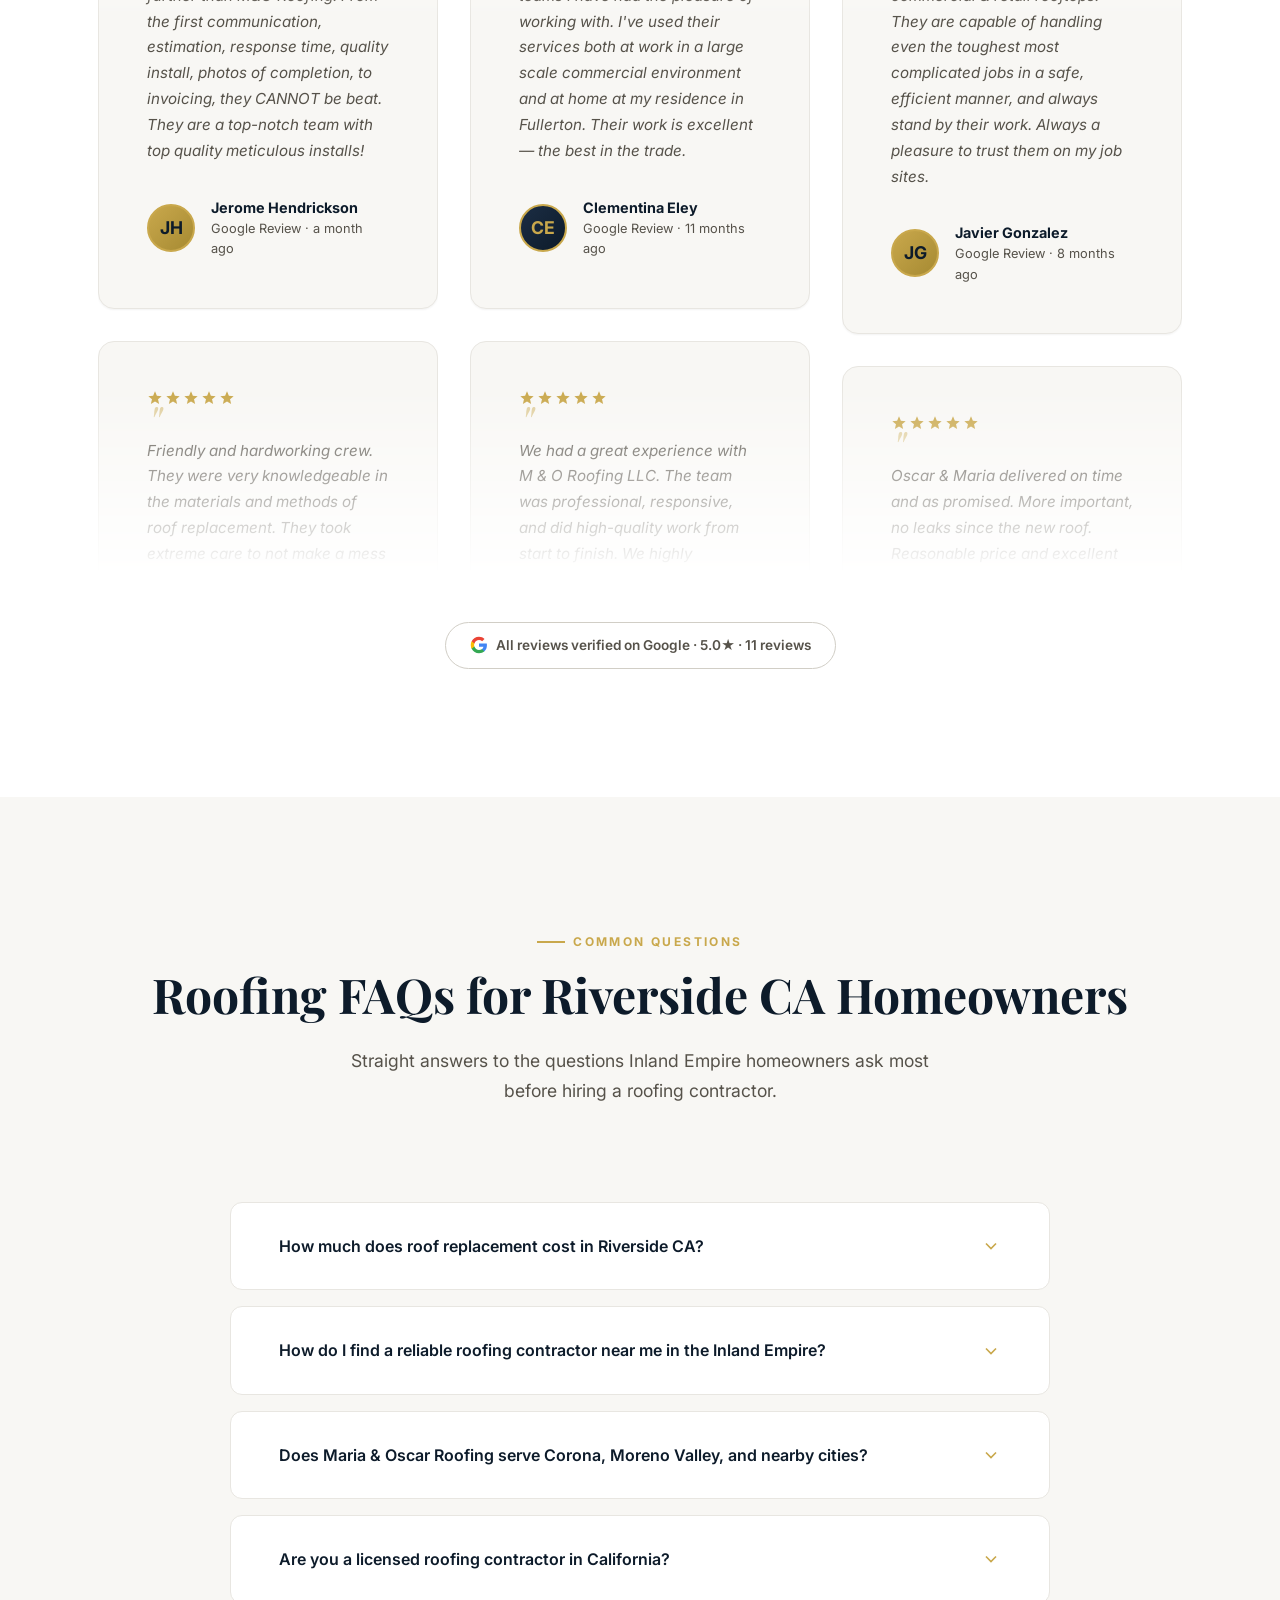
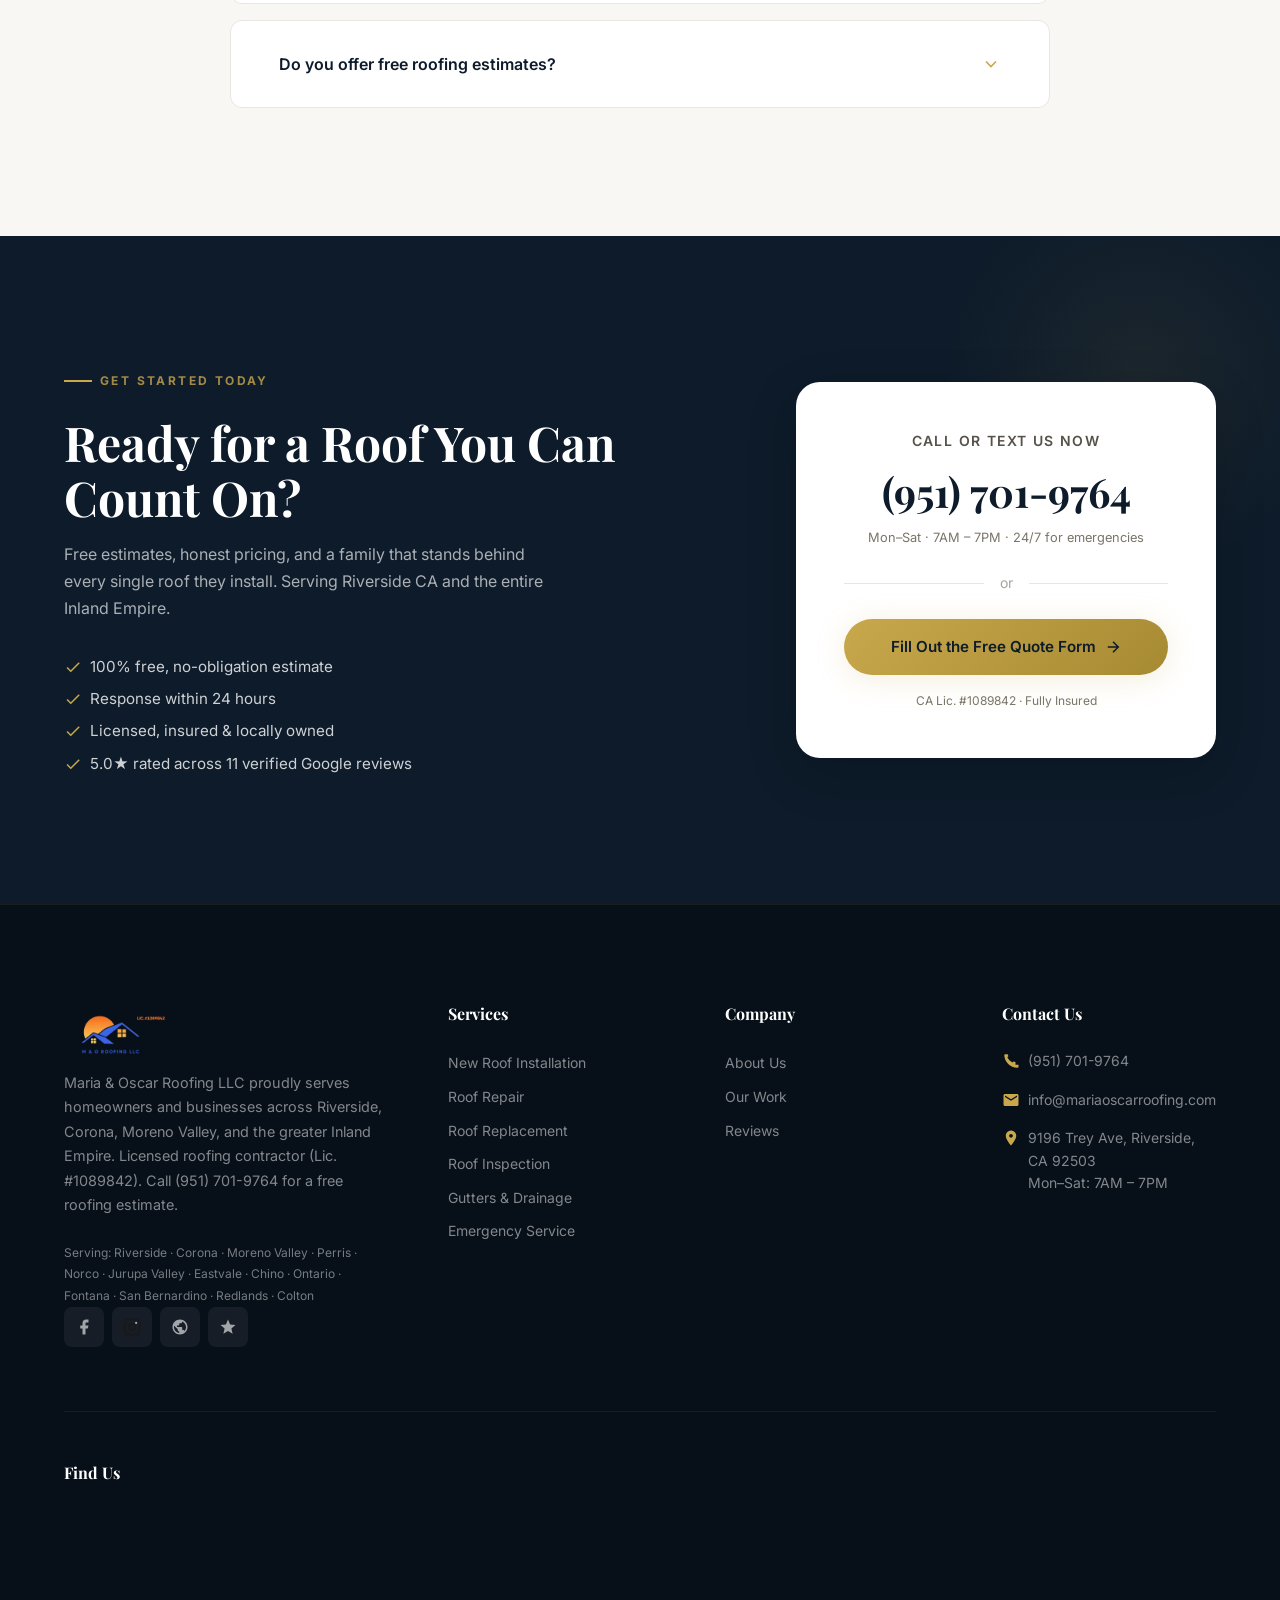
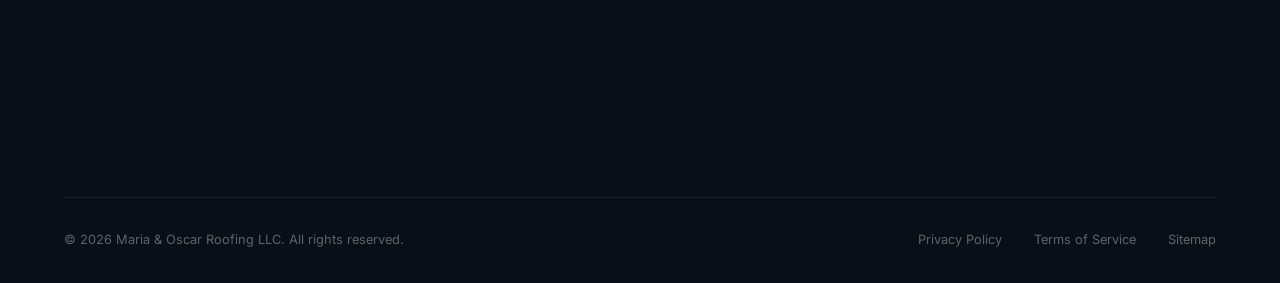
==== commit 41a48604: "Add CTA section, About nav, legal pages, 404, fix footer links Remaining code fixes: - Add About to " ====
--- a/index.html
+++ b/index.html
@@ -110,6 +110,7 @@
         <ul class="header__nav-list">
           <li><a href="#services" class="header__nav-link">Services</a></li>
           <li><a href="#why-us" class="header__nav-link">Why Us</a></li>
+          <li><a href="#about" class="header__nav-link">About</a></li>
           <li><a href="#gallery" class="header__nav-link">Our Work</a></li>
           <li><a href="#testimonials" class="header__nav-link">Reviews</a></li>
         </ul>
@@ -776,6 +777,52 @@
   </section>
 
   </main>
+
+  <!-- ============================================
+       BOTTOM CTA SECTION
+       ============================================ -->
+  <section class="cta-section" id="cta">
+    <div class="container">
+      <div class="cta-section__inner reveal">
+        <div class="cta-section__text">
+          <span class="section-label" style="color:rgba(201,168,76,0.8);">Get Started Today</span>
+          <h2 class="cta-section__title">Ready for a Roof You Can Count On?</h2>
+          <p class="cta-section__desc">Free estimates, honest pricing, and a family that stands behind every single roof they install. Serving Riverside CA and the entire Inland Empire.</p>
+          <ul class="cta-section__list">
+            <li>
+              <svg viewBox="0 0 24 24" fill="currentColor"><path d="M9 16.17L4.83 12l-1.42 1.41L9 19 21 7l-1.41-1.41z"/></svg>
+              100% free, no-obligation estimate
+            </li>
+            <li>
+              <svg viewBox="0 0 24 24" fill="currentColor"><path d="M9 16.17L4.83 12l-1.42 1.41L9 19 21 7l-1.41-1.41z"/></svg>
+              Response within 24 hours
+            </li>
+            <li>
+              <svg viewBox="0 0 24 24" fill="currentColor"><path d="M9 16.17L4.83 12l-1.42 1.41L9 19 21 7l-1.41-1.41z"/></svg>
+              Licensed, insured &amp; locally owned
+            </li>
+            <li>
+              <svg viewBox="0 0 24 24" fill="currentColor"><path d="M9 16.17L4.83 12l-1.42 1.41L9 19 21 7l-1.41-1.41z"/></svg>
+              5.0&#9733; rated across 11 verified Google reviews
+            </li>
+          </ul>
+        </div>
+        <div class="cta-section__card">
+          <h3 class="cta-section__card-title">Call or Text Us Now</h3>
+          <a href="tel:+19517019764" class="cta-section__phone">(951) 701-9764</a>
+          <p class="cta-section__card-sub">Mon–Sat · 7AM – 7PM · 24/7 for emergencies</p>
+          <div class="cta-section__divider">
+            <span>or</span>
+          </div>
+          <a href="#hero" class="btn btn--primary cta-section__btn">
+            <span>Fill Out the Free Quote Form</span>
+            <svg viewBox="0 0 24 24" fill="none" stroke="currentColor" stroke-width="2"><path d="M5 12h14M12 5l7 7-7 7"/></svg>
+          </a>
+          <p class="cta-section__license">CA Lic. #1089842 · Fully Insured</p>
+        </div>
+      </div>
+    </div>
+  </section>
 
   <!-- ============================================
        FOOTER
@@ -865,9 +912,9 @@
       <div class="footer__bottom">
         <p class="footer__copyright">&copy; 2026 Maria &amp; Oscar Roofing LLC. All rights reserved.</p>
         <div class="footer__legal">
-          <a href="#">Privacy Policy</a>
-          <a href="#">Terms of Service</a>
-          <a href="#">Sitemap</a>
+          <a href="/privacy-policy.html">Privacy Policy</a>
+          <a href="/terms.html">Terms of Service</a>
+          <a href="/sitemap.xml">Sitemap</a>
         </div>
       </div>
     </div>
--- a/styles.css
+++ b/styles.css
@@ -2578,3 +2578,152 @@
     font-size: 1.4rem;
   }
 }
+
+/* ============================================
+   BOTTOM CTA SECTION
+   ============================================ */
+.cta-section {
+  padding: var(--space-5xl) 0;
+  background: var(--color-primary);
+  position: relative;
+  overflow: hidden;
+}
+
+.cta-section::before {
+  content: '';
+  position: absolute;
+  top: -60px;
+  right: -60px;
+  width: 400px;
+  height: 400px;
+  background: radial-gradient(circle, rgba(201,168,76,0.08) 0%, transparent 70%);
+  pointer-events: none;
+}
+
+.cta-section__inner {
+  display: grid;
+  grid-template-columns: 1fr 420px;
+  gap: var(--space-4xl);
+  align-items: center;
+}
+
+.cta-section__title {
+  font-family: var(--font-display);
+  font-size: clamp(2rem, 4vw, 3rem);
+  font-weight: 700;
+  color: var(--color-white);
+  margin-top: var(--space-sm);
+  line-height: 1.15;
+}
+
+.cta-section__desc {
+  color: rgba(255,255,255,0.65);
+  margin-top: var(--space-md);
+  line-height: 1.7;
+  max-width: 480px;
+}
+
+.cta-section__list {
+  margin-top: var(--space-xl);
+  display: flex;
+  flex-direction: column;
+  gap: var(--space-sm);
+}
+
+.cta-section__list li {
+  display: flex;
+  align-items: center;
+  gap: var(--space-sm);
+  color: rgba(255,255,255,0.8);
+  font-size: 0.95rem;
+}
+
+.cta-section__list svg {
+  width: 18px;
+  height: 18px;
+  color: var(--color-accent);
+  flex-shrink: 0;
+}
+
+.cta-section__card {
+  background: var(--color-white);
+  border-radius: var(--radius-2xl);
+  padding: var(--space-2xl);
+  text-align: center;
+  box-shadow: var(--shadow-xl);
+}
+
+.cta-section__card-title {
+  font-size: 0.875rem;
+  font-weight: 600;
+  text-transform: uppercase;
+  letter-spacing: 0.1em;
+  color: var(--color-text-secondary);
+}
+
+.cta-section__phone {
+  display: block;
+  font-family: var(--font-display);
+  font-size: clamp(1.75rem, 4vw, 2.5rem);
+  font-weight: 700;
+  color: var(--color-primary);
+  margin-top: var(--space-sm);
+  text-decoration: none;
+  transition: color var(--transition-base);
+}
+
+.cta-section__phone:hover {
+  color: var(--color-accent);
+}
+
+.cta-section__card-sub {
+  font-size: 0.8rem;
+  color: var(--color-gray-400);
+  margin-top: var(--space-xs);
+}
+
+.cta-section__divider {
+  display: flex;
+  align-items: center;
+  gap: var(--space-md);
+  margin: var(--space-lg) 0;
+  color: var(--color-gray-300);
+  font-size: 0.875rem;
+}
+
+.cta-section__divider::before,
+.cta-section__divider::after {
+  content: '';
+  flex: 1;
+  height: 1px;
+  background: var(--color-gray-100);
+}
+
+.cta-section__btn {
+  width: 100%;
+  justify-content: center;
+}
+
+.cta-section__license {
+  font-size: 0.75rem;
+  color: var(--color-gray-400);
+  margin-top: var(--space-md);
+}
+
+@media (max-width: 1024px) {
+  .cta-section__inner {
+    grid-template-columns: 1fr;
+    gap: var(--space-2xl);
+  }
+  .cta-section__card {
+    max-width: 480px;
+    margin: 0 auto;
+    width: 100%;
+  }
+}
+
+@media (max-width: 768px) {
+  .cta-section__title {
+    font-size: 1.75rem;
+  }
+}
--- a/styles.css
+++ b/styles.css
@@ -2578,3 +2578,152 @@
     font-size: 1.4rem;
   }
 }
+
+/* ============================================
+   BOTTOM CTA SECTION
+   ============================================ */
+.cta-section {
+  padding: var(--space-5xl) 0;
+  background: var(--color-primary);
+  position: relative;
+  overflow: hidden;
+}
+
+.cta-section::before {
+  content: '';
+  position: absolute;
+  top: -60px;
+  right: -60px;
+  width: 400px;
+  height: 400px;
+  background: radial-gradient(circle, rgba(201,168,76,0.08) 0%, transparent 70%);
+  pointer-events: none;
+}
+
+.cta-section__inner {
+  display: grid;
+  grid-template-columns: 1fr 420px;
+  gap: var(--space-4xl);
+  align-items: center;
+}
+
+.cta-section__title {
+  font-family: var(--font-display);
+  font-size: clamp(2rem, 4vw, 3rem);
+  font-weight: 700;
+  color: var(--color-white);
+  margin-top: var(--space-sm);
+  line-height: 1.15;
+}
+
+.cta-section__desc {
+  color: rgba(255,255,255,0.65);
+  margin-top: var(--space-md);
+  line-height: 1.7;
+  max-width: 480px;
+}
+
+.cta-section__list {
+  margin-top: var(--space-xl);
+  display: flex;
+  flex-direction: column;
+  gap: var(--space-sm);
+}
+
+.cta-section__list li {
+  display: flex;
+  align-items: center;
+  gap: var(--space-sm);
+  color: rgba(255,255,255,0.8);
+  font-size: 0.95rem;
+}
+
+.cta-section__list svg {
+  width: 18px;
+  height: 18px;
+  color: var(--color-accent);
+  flex-shrink: 0;
+}
+
+.cta-section__card {
+  background: var(--color-white);
+  border-radius: var(--radius-2xl);
+  padding: var(--space-2xl);
+  text-align: center;
+  box-shadow: var(--shadow-xl);
+}
+
+.cta-section__card-title {
+  font-size: 0.875rem;
+  font-weight: 600;
+  text-transform: uppercase;
+  letter-spacing: 0.1em;
+  color: var(--color-text-secondary);
+}
+
+.cta-section__phone {
+  display: block;
+  font-family: var(--font-display);
+  font-size: clamp(1.75rem, 4vw, 2.5rem);
+  font-weight: 700;
+  color: var(--color-primary);
+  margin-top: var(--space-sm);
+  text-decoration: none;
+  transition: color var(--transition-base);
+}
+
+.cta-section__phone:hover {
+  color: var(--color-accent);
+}
+
+.cta-section__card-sub {
+  font-size: 0.8rem;
+  color: var(--color-gray-400);
+  margin-top: var(--space-xs);
+}
+
+.cta-section__divider {
+  display: flex;
+  align-items: center;
+  gap: var(--space-md);
+  margin: var(--space-lg) 0;
+  color: var(--color-gray-300);
+  font-size: 0.875rem;
+}
+
+.cta-section__divider::before,
+.cta-section__divider::after {
+  content: '';
+  flex: 1;
+  height: 1px;
+  background: var(--color-gray-100);
+}
+
+.cta-section__btn {
+  width: 100%;
+  justify-content: center;
+}
+
+.cta-section__license {
+  font-size: 0.75rem;
+  color: var(--color-gray-400);
+  margin-top: var(--space-md);
+}
+
+@media (max-width: 1024px) {
+  .cta-section__inner {
+    grid-template-columns: 1fr;
+    gap: var(--space-2xl);
+  }
+  .cta-section__card {
+    max-width: 480px;
+    margin: 0 auto;
+    width: 100%;
+  }
+}
+
+@media (max-width: 768px) {
+  .cta-section__title {
+    font-size: 1.75rem;
+  }
+}
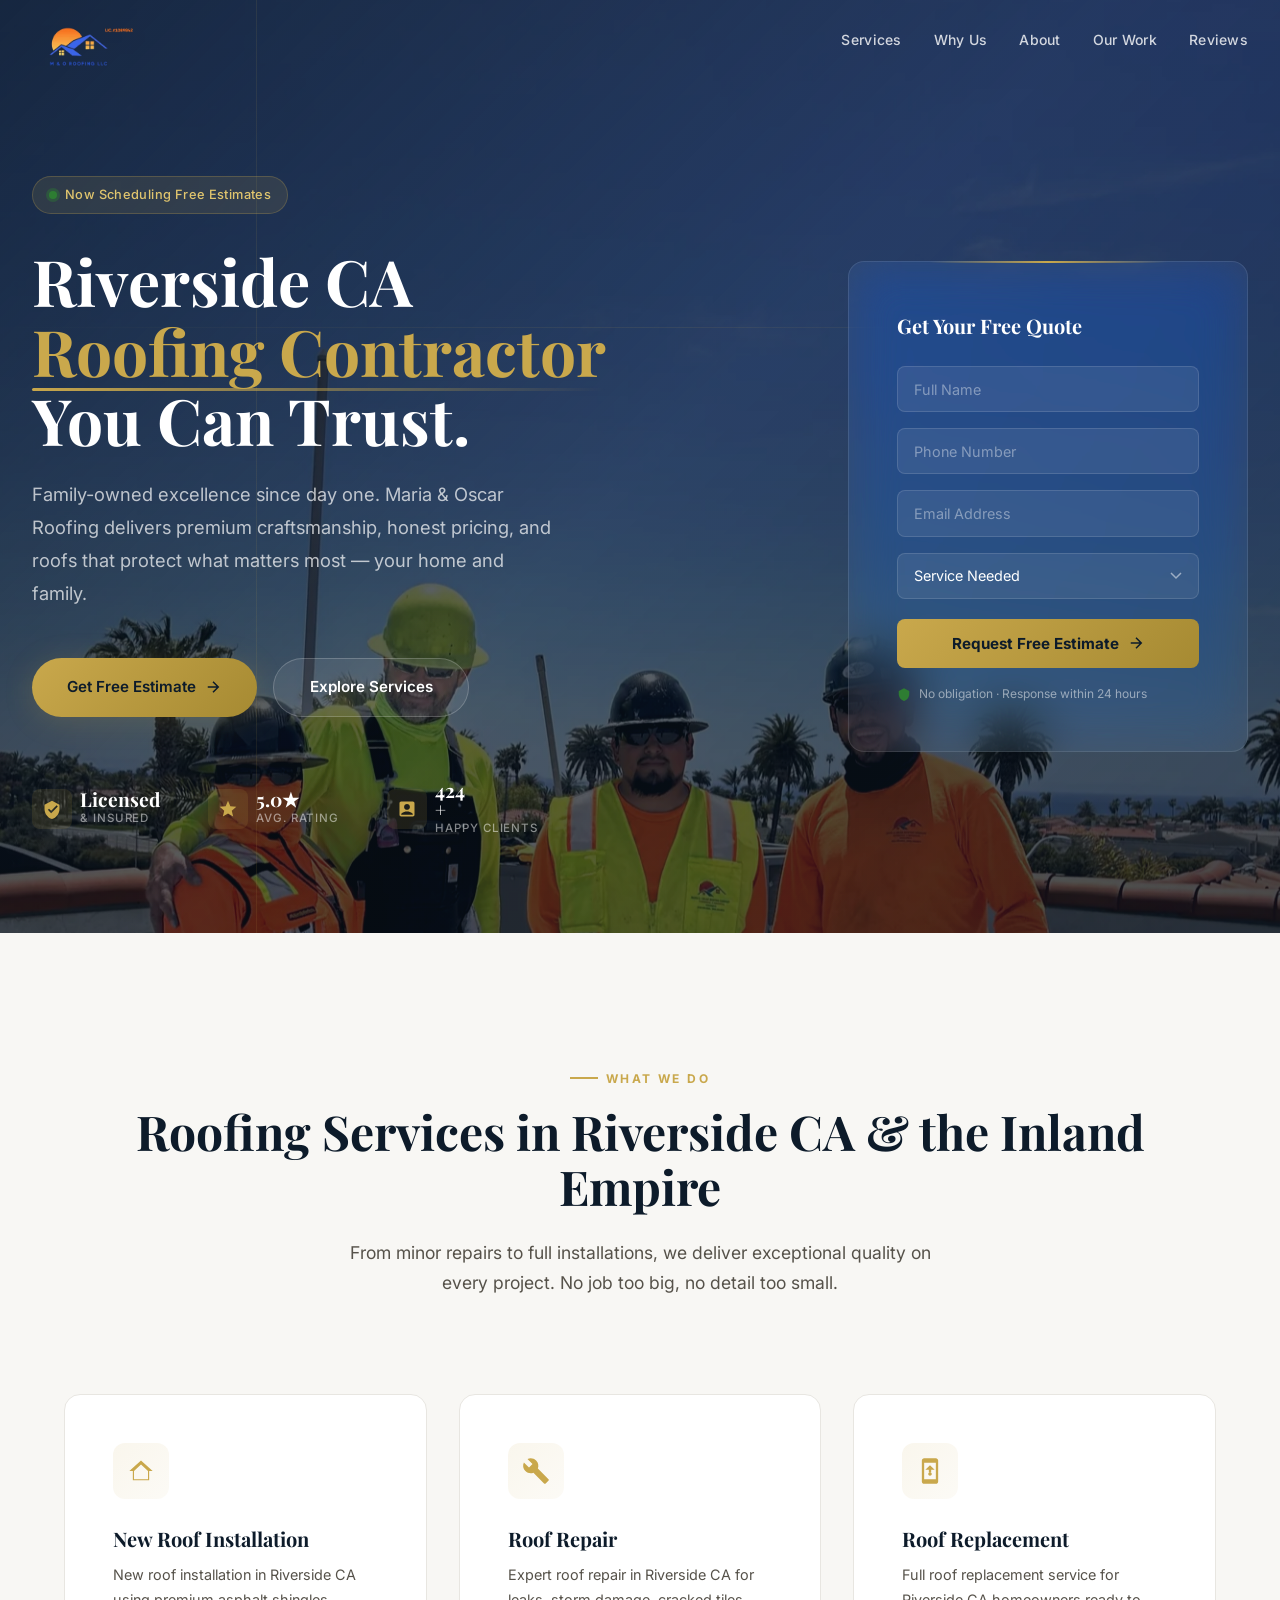
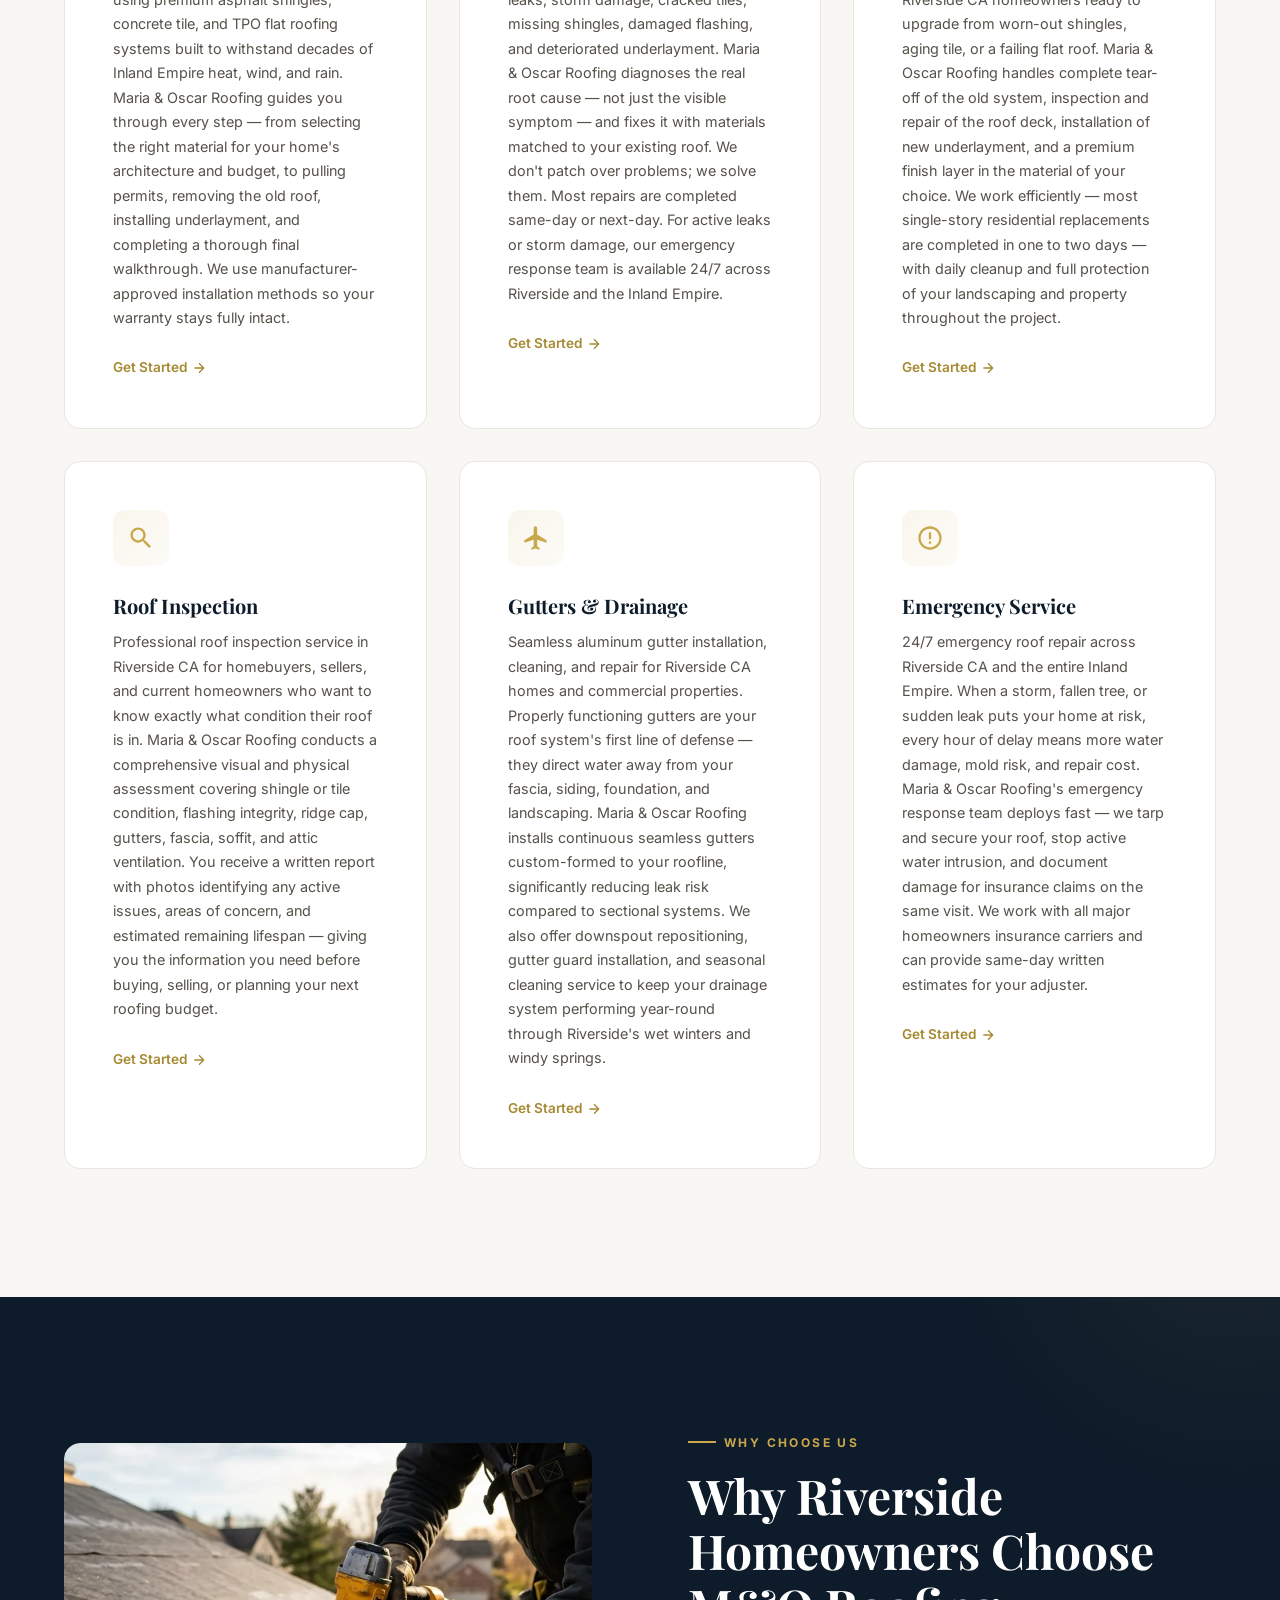
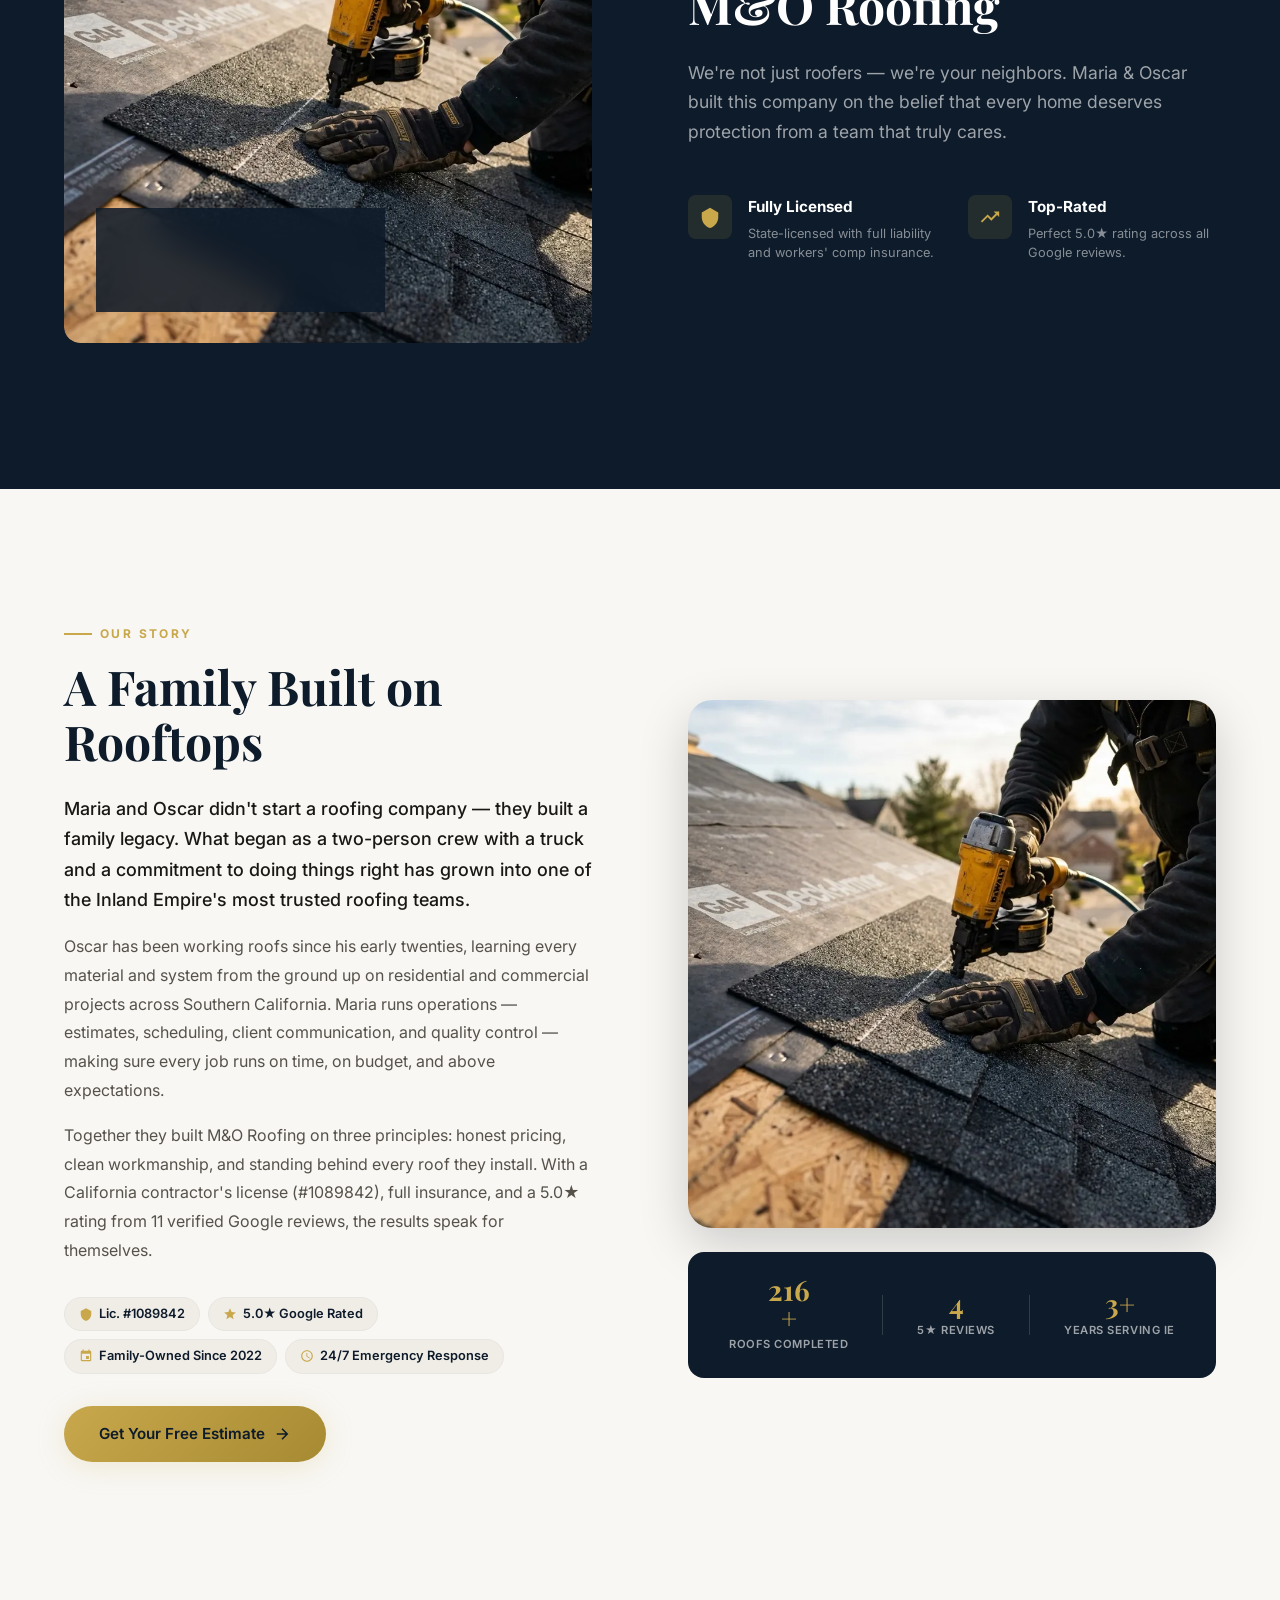
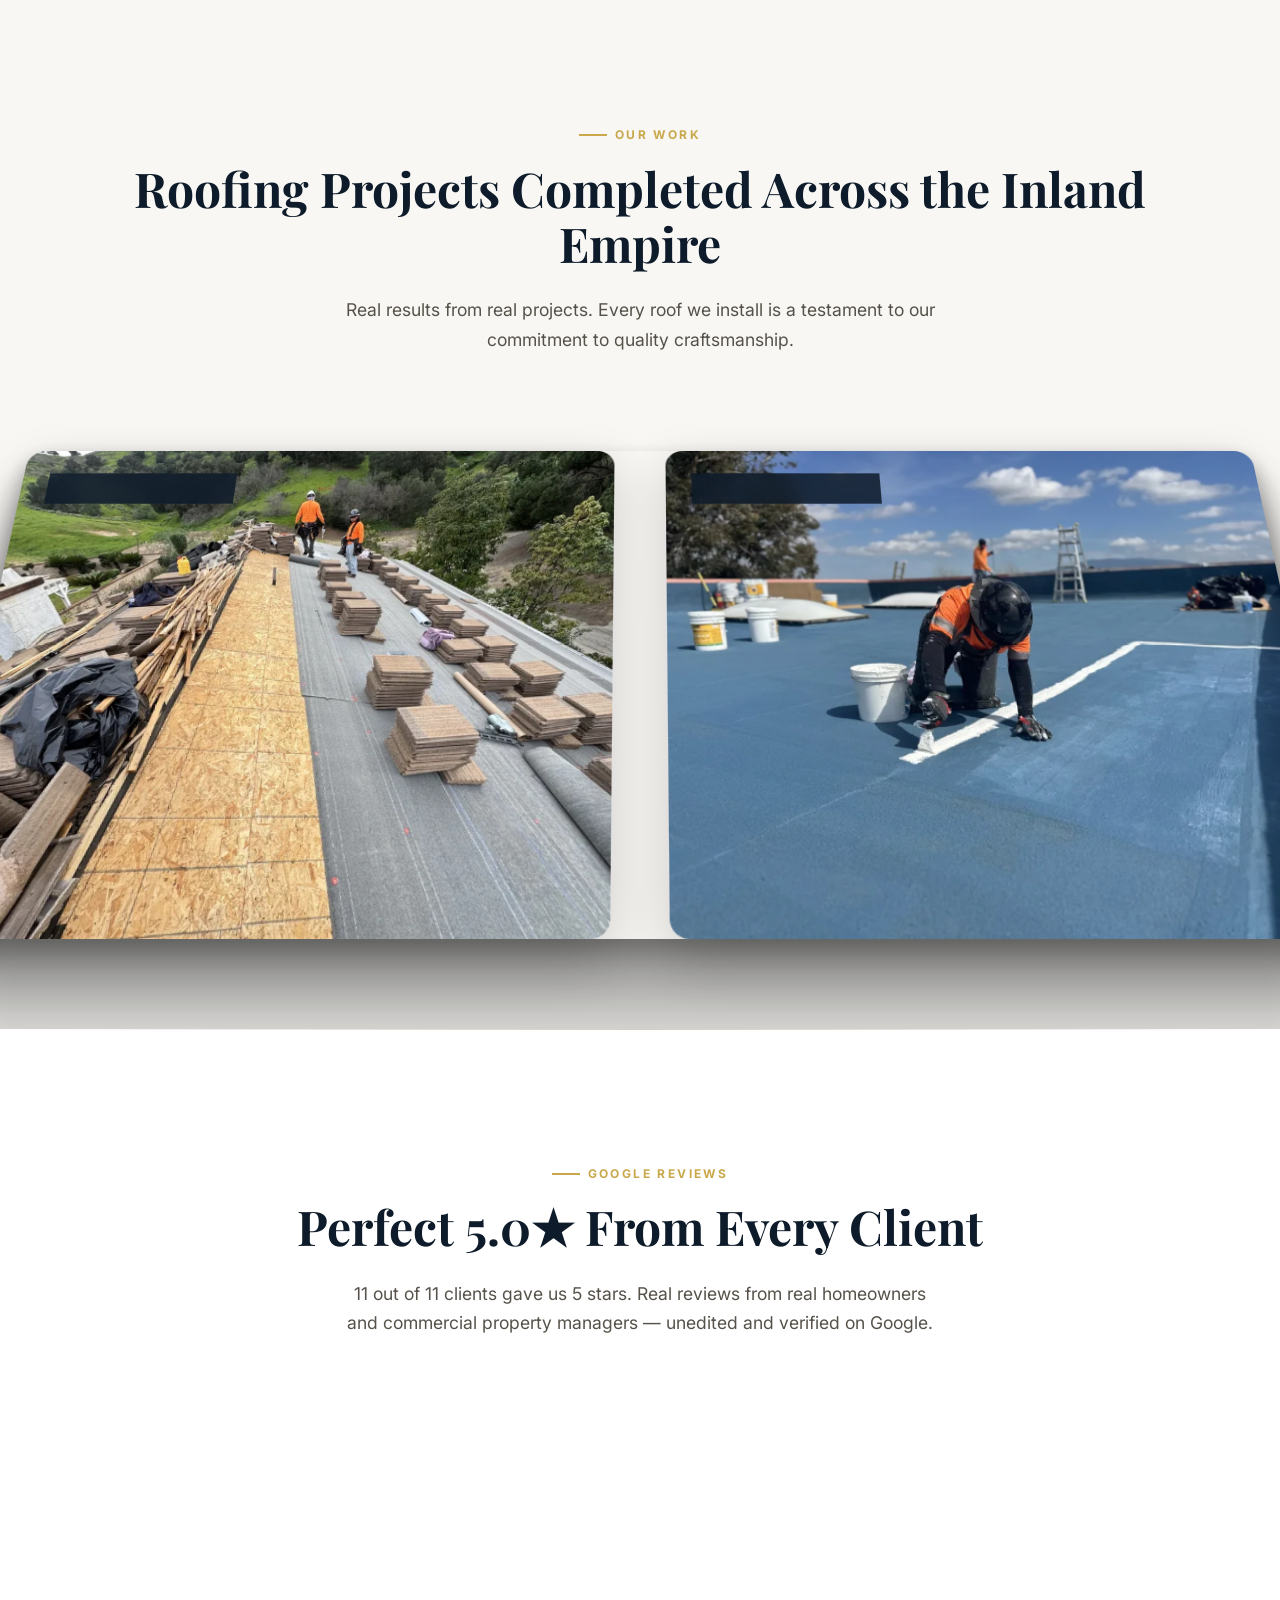
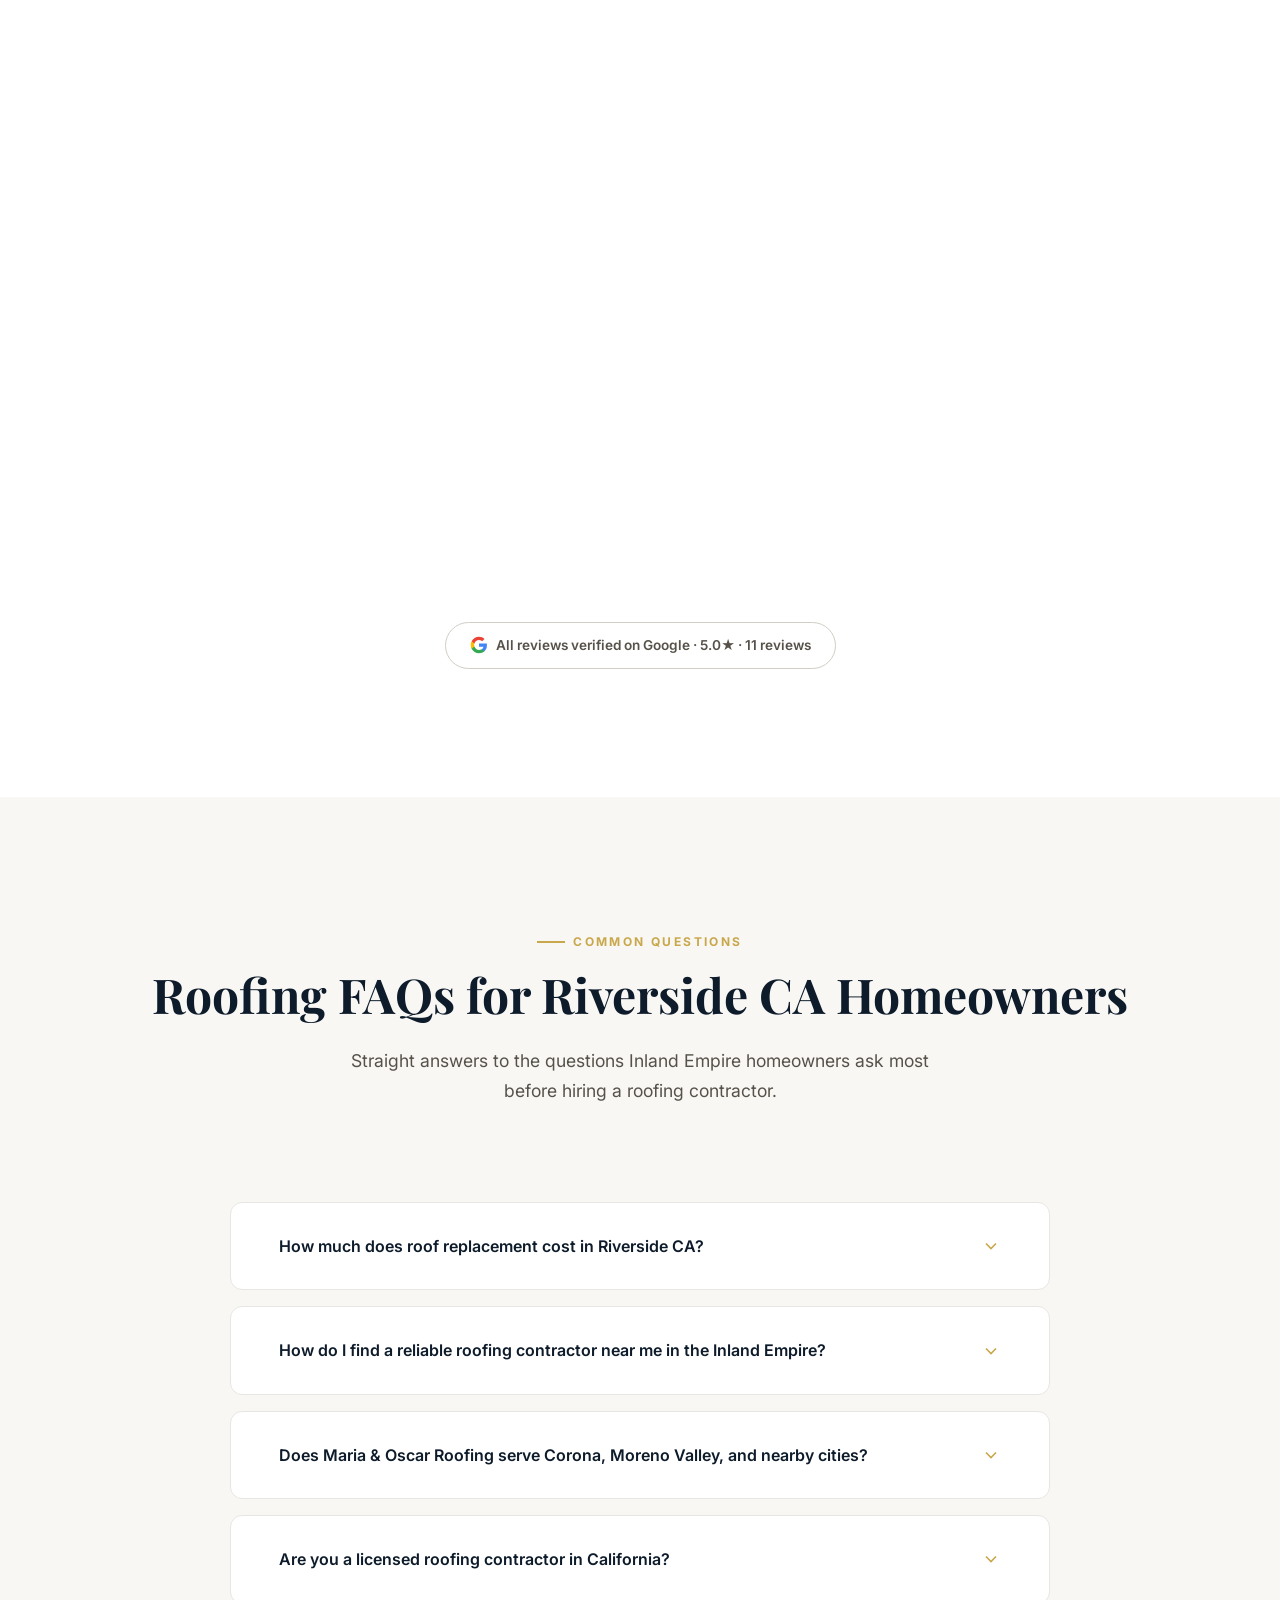
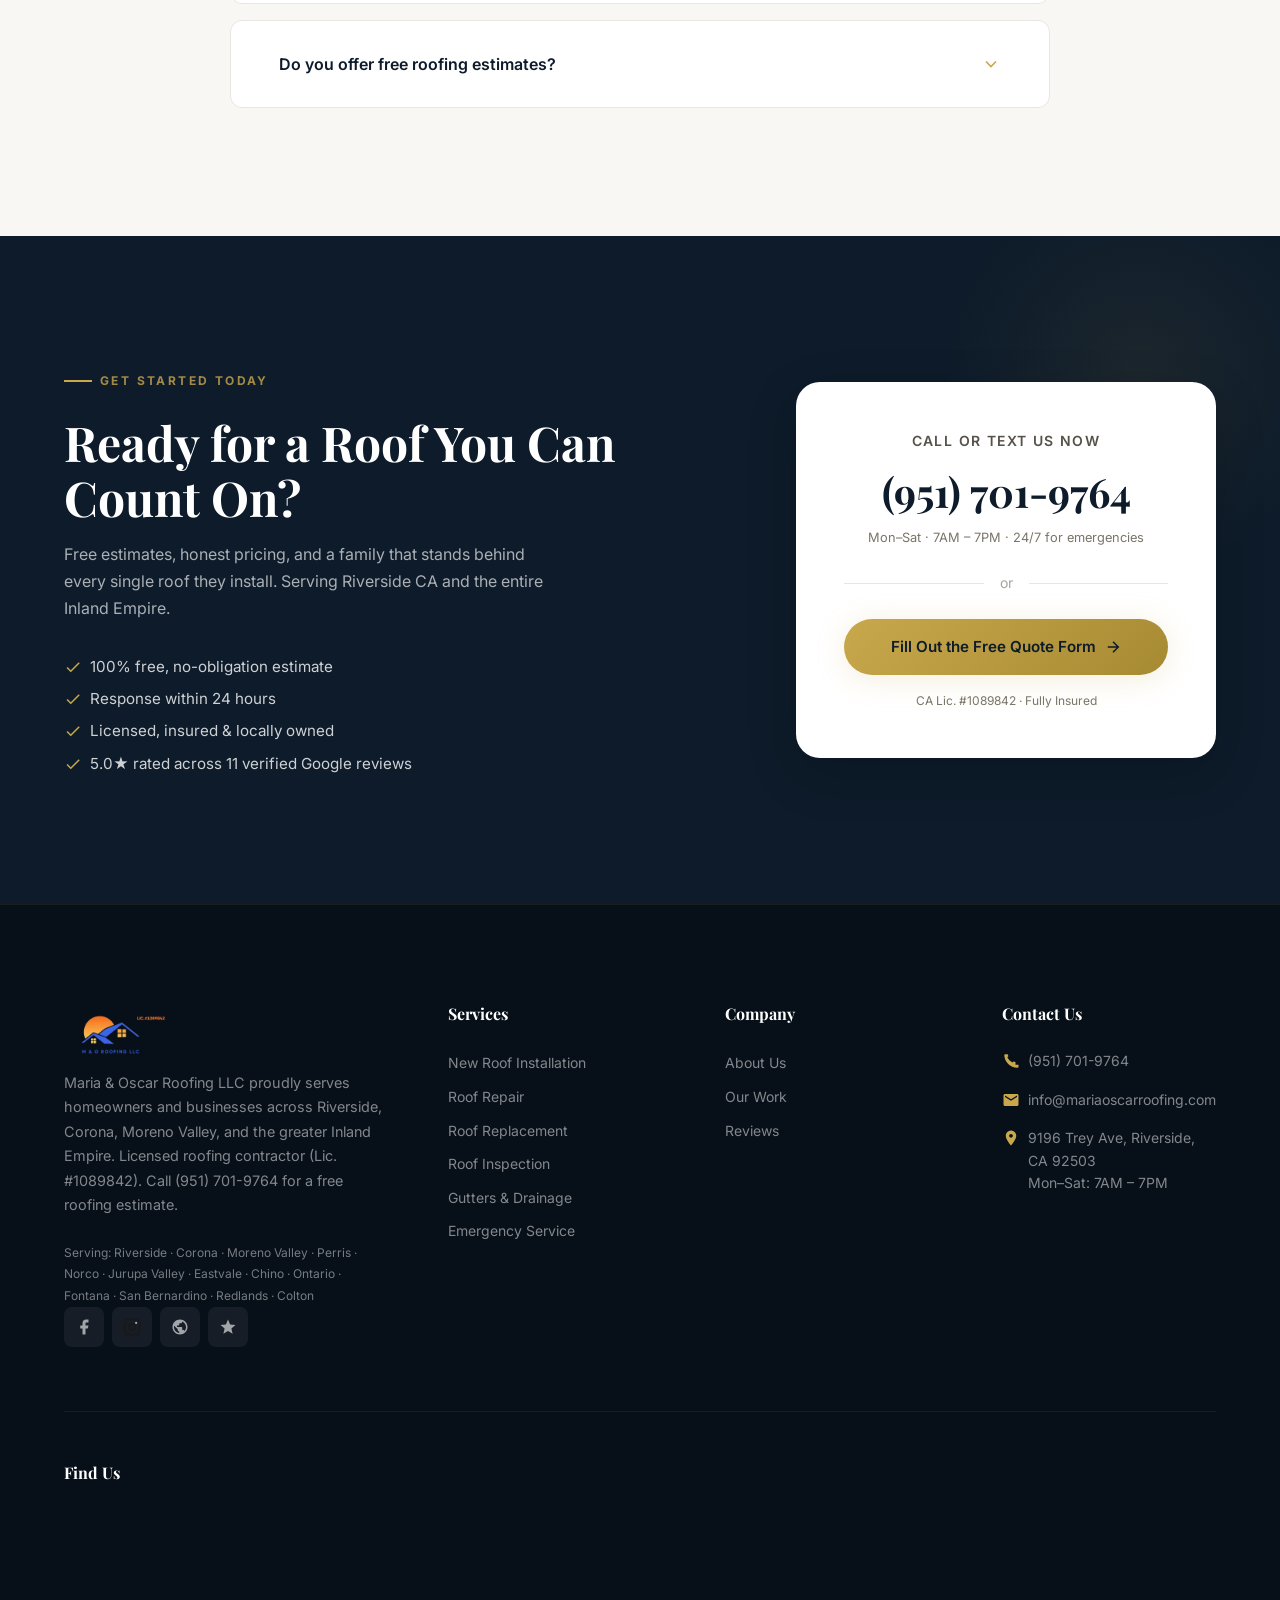
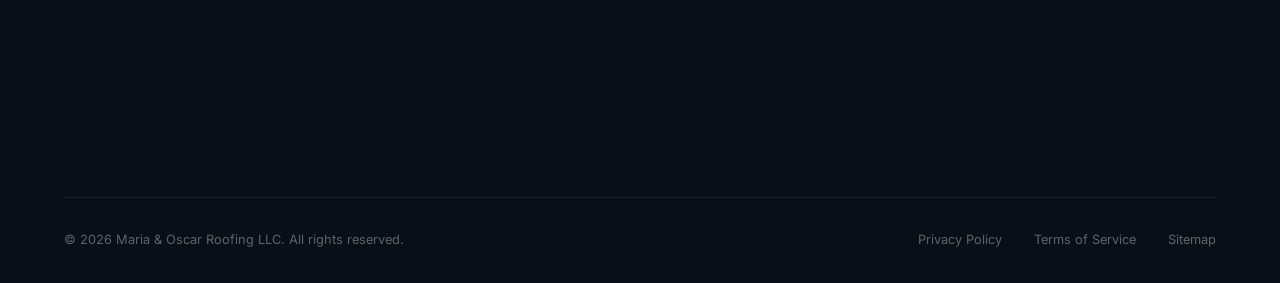
==== commit cdf34b49: "Perf: major page speed improvements Images: - Delete 16 orphaned images (~11MB removed from deploy) " ====
--- a/index.html
+++ b/index.html
@@ -1252,30 +1252,5 @@
   ]
   </script>
 
-  <!-- FAQ Accordion -->
-  <script>
-    (function() {
-      var items = document.querySelectorAll('.faq__item');
-      items.forEach(function(item) {
-        var btn = item.querySelector('.faq__question');
-        var answer = item.querySelector('.faq__answer');
-        btn.addEventListener('click', function() {
-          var isOpen = item.classList.contains('faq__item--open');
-          // Close all
-          items.forEach(function(i) {
-            i.classList.remove('faq__item--open');
-            i.querySelector('.faq__question').setAttribute('aria-expanded', 'false');
-            i.querySelector('.faq__answer').hidden = true;
-          });
-          // Toggle clicked
-          if (!isOpen) {
-            item.classList.add('faq__item--open');
-            btn.setAttribute('aria-expanded', 'true');
-            answer.hidden = false;
-          }
-        });
-      });
-    })();
-  </script>
 </body>
 </html>
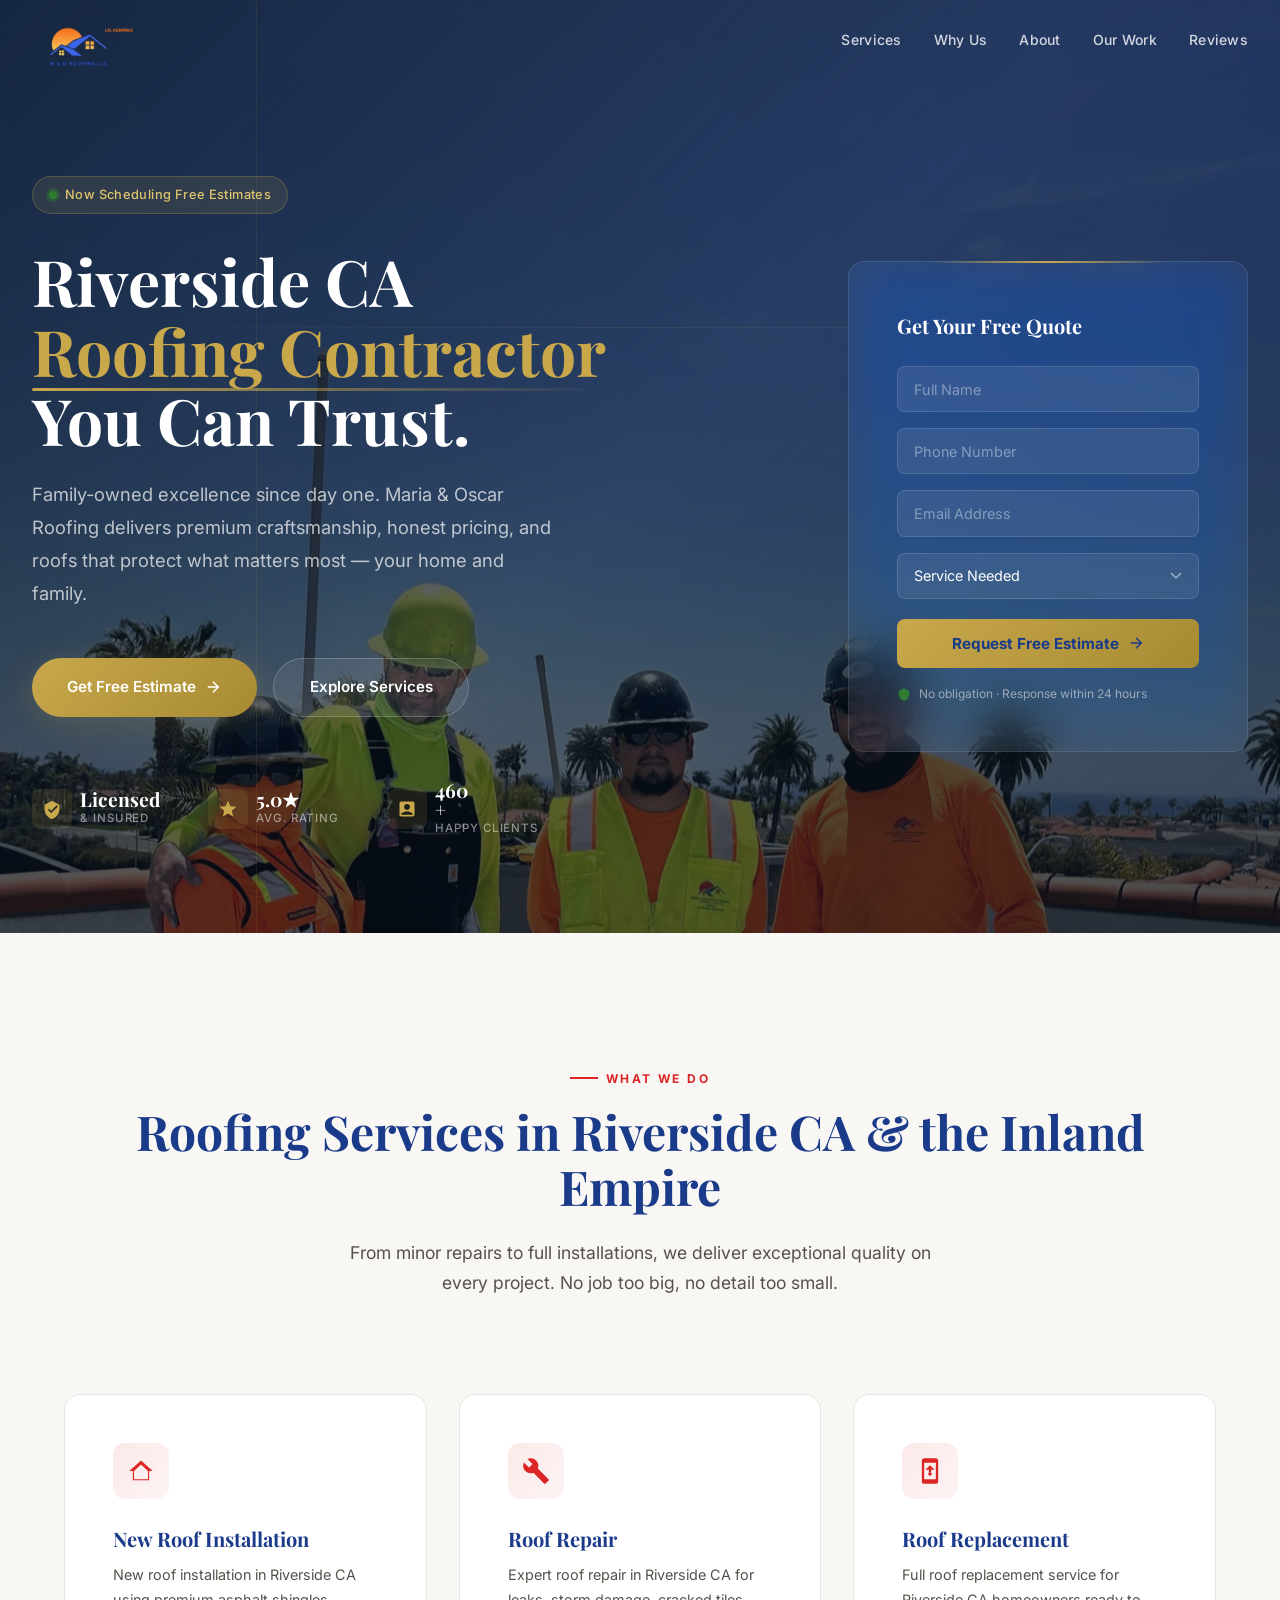
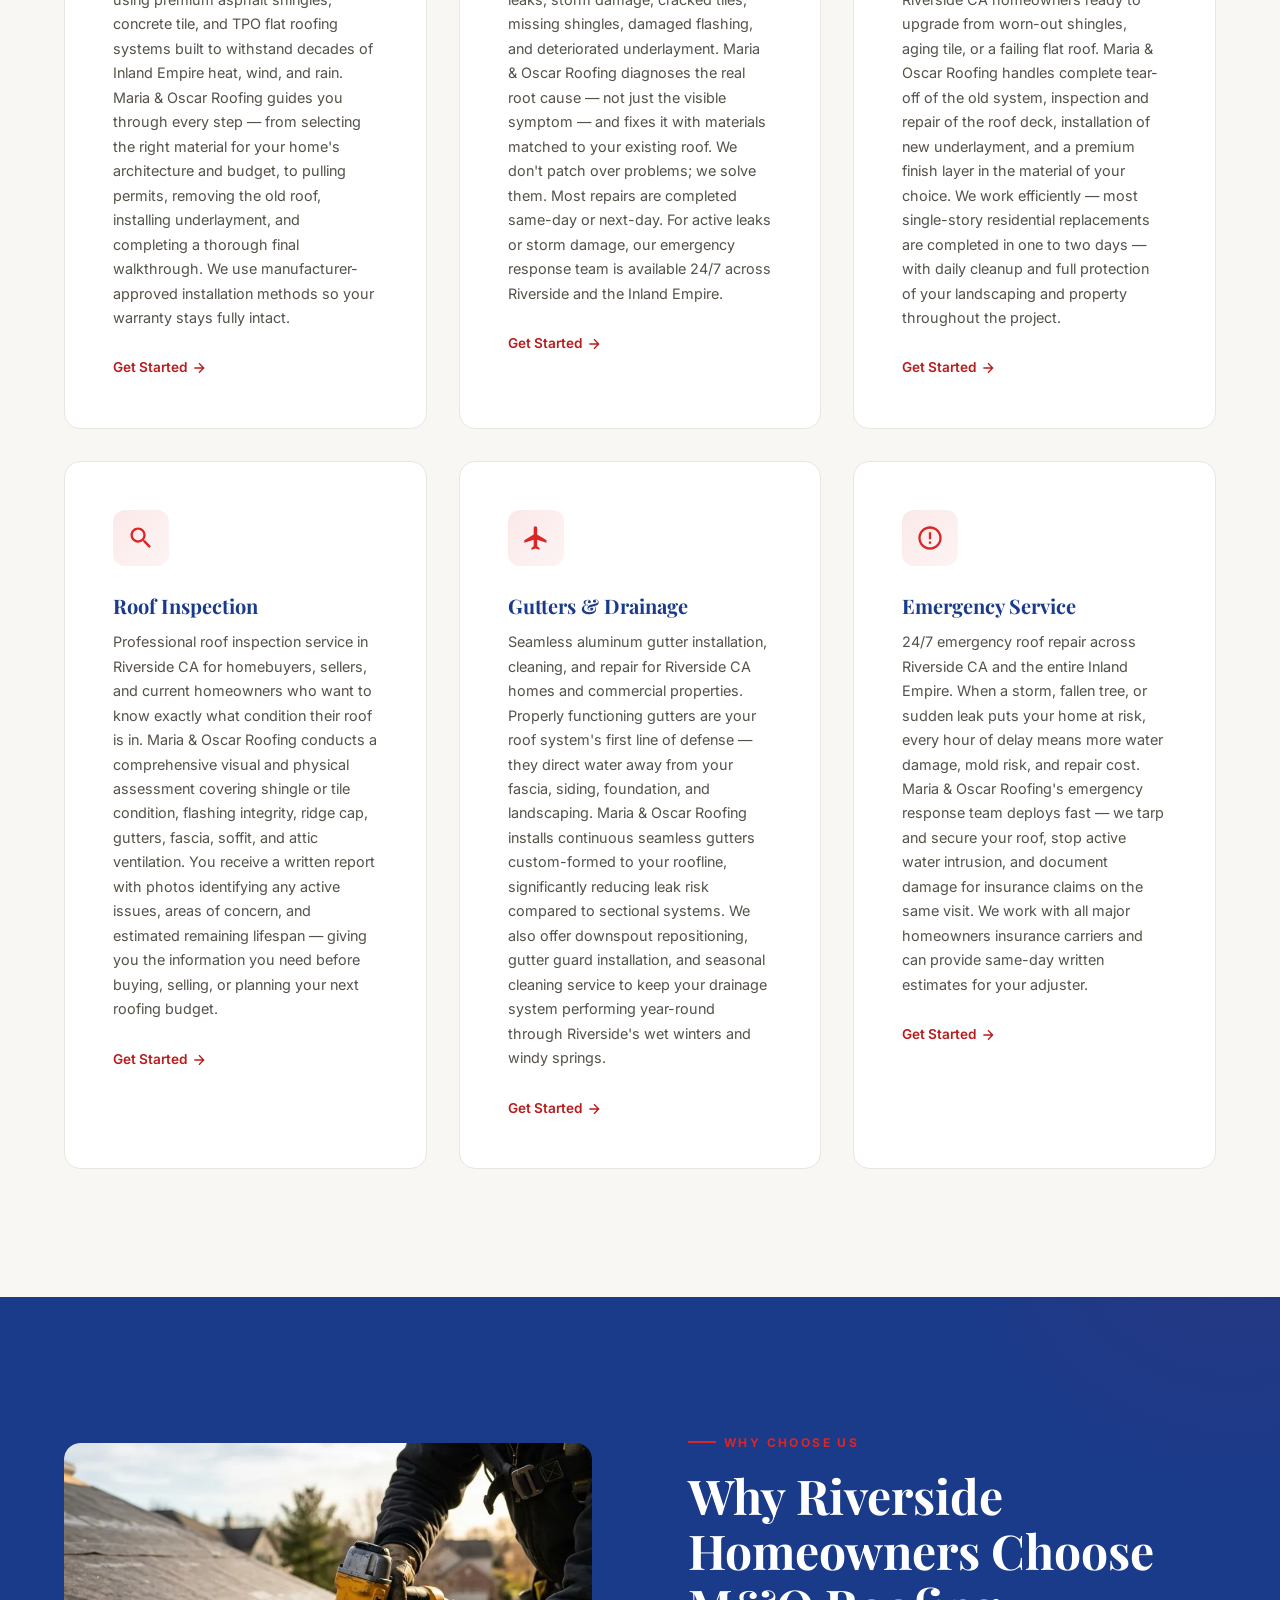
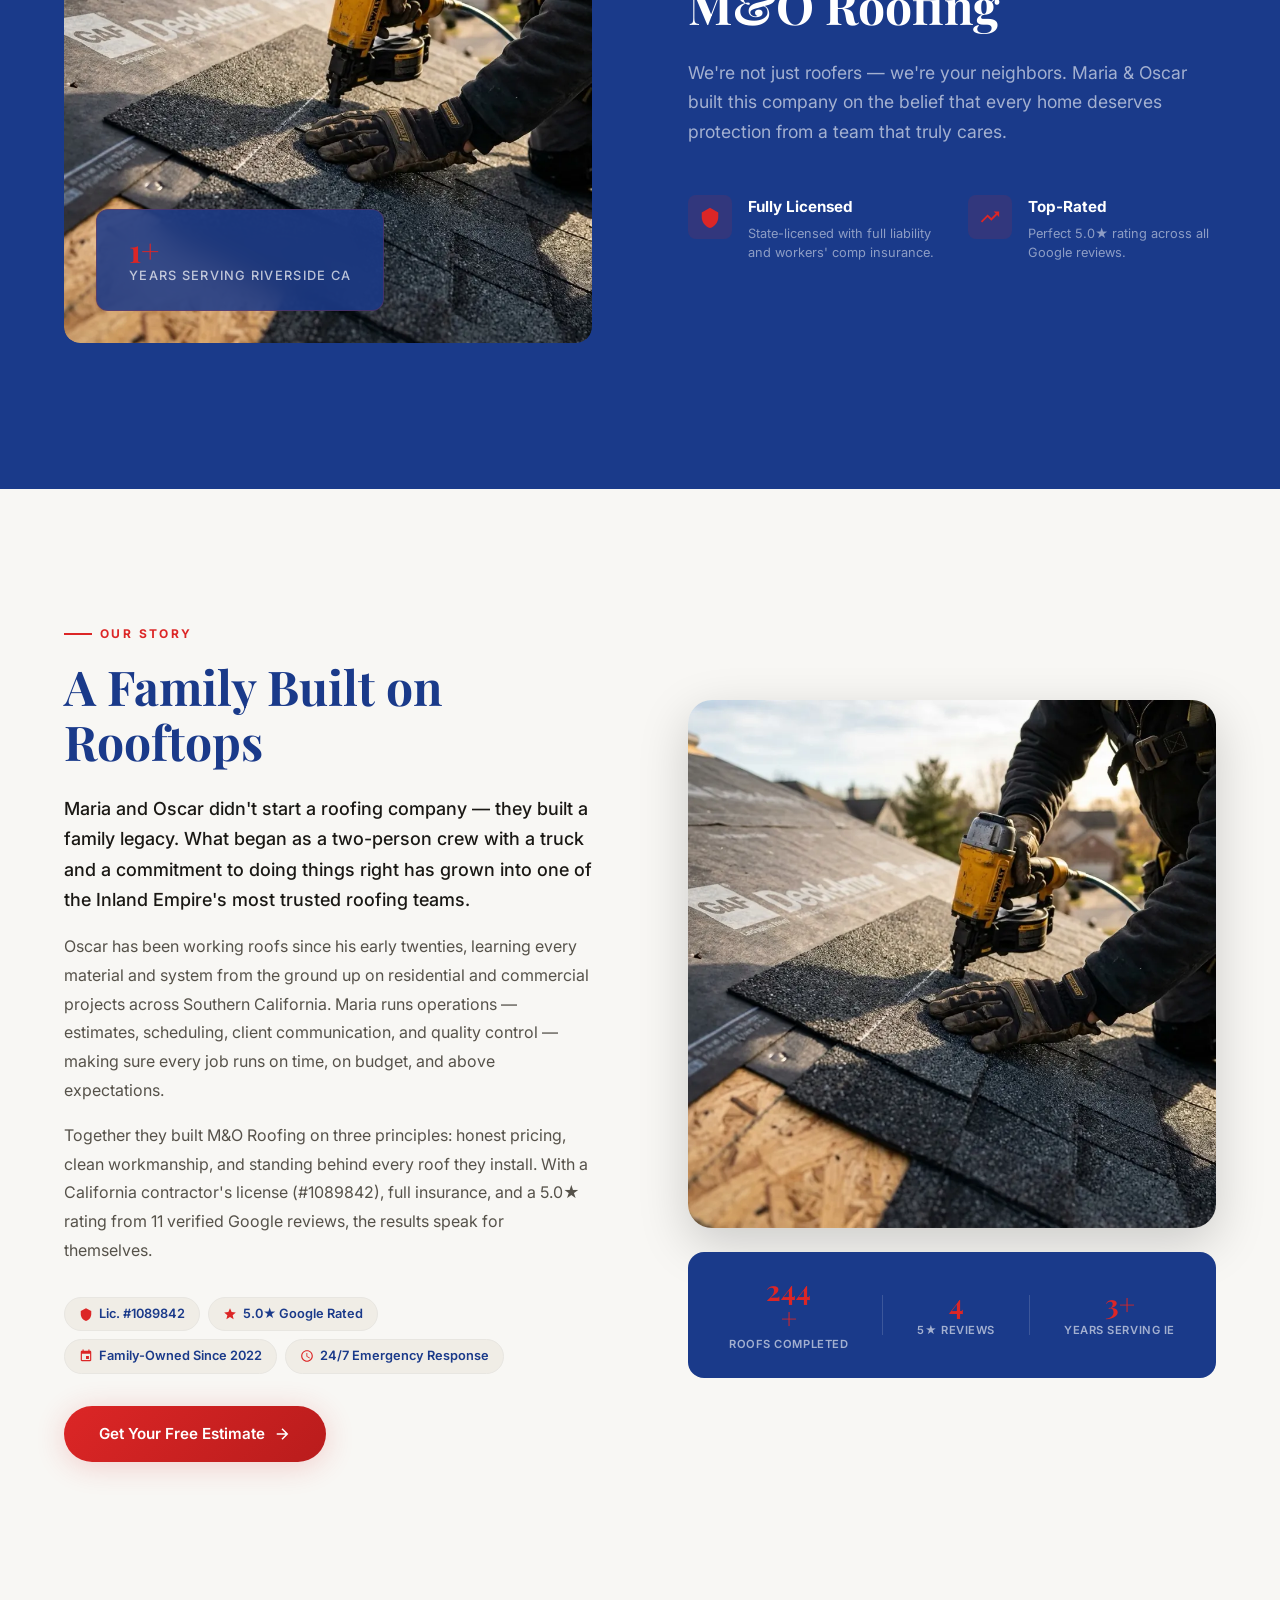
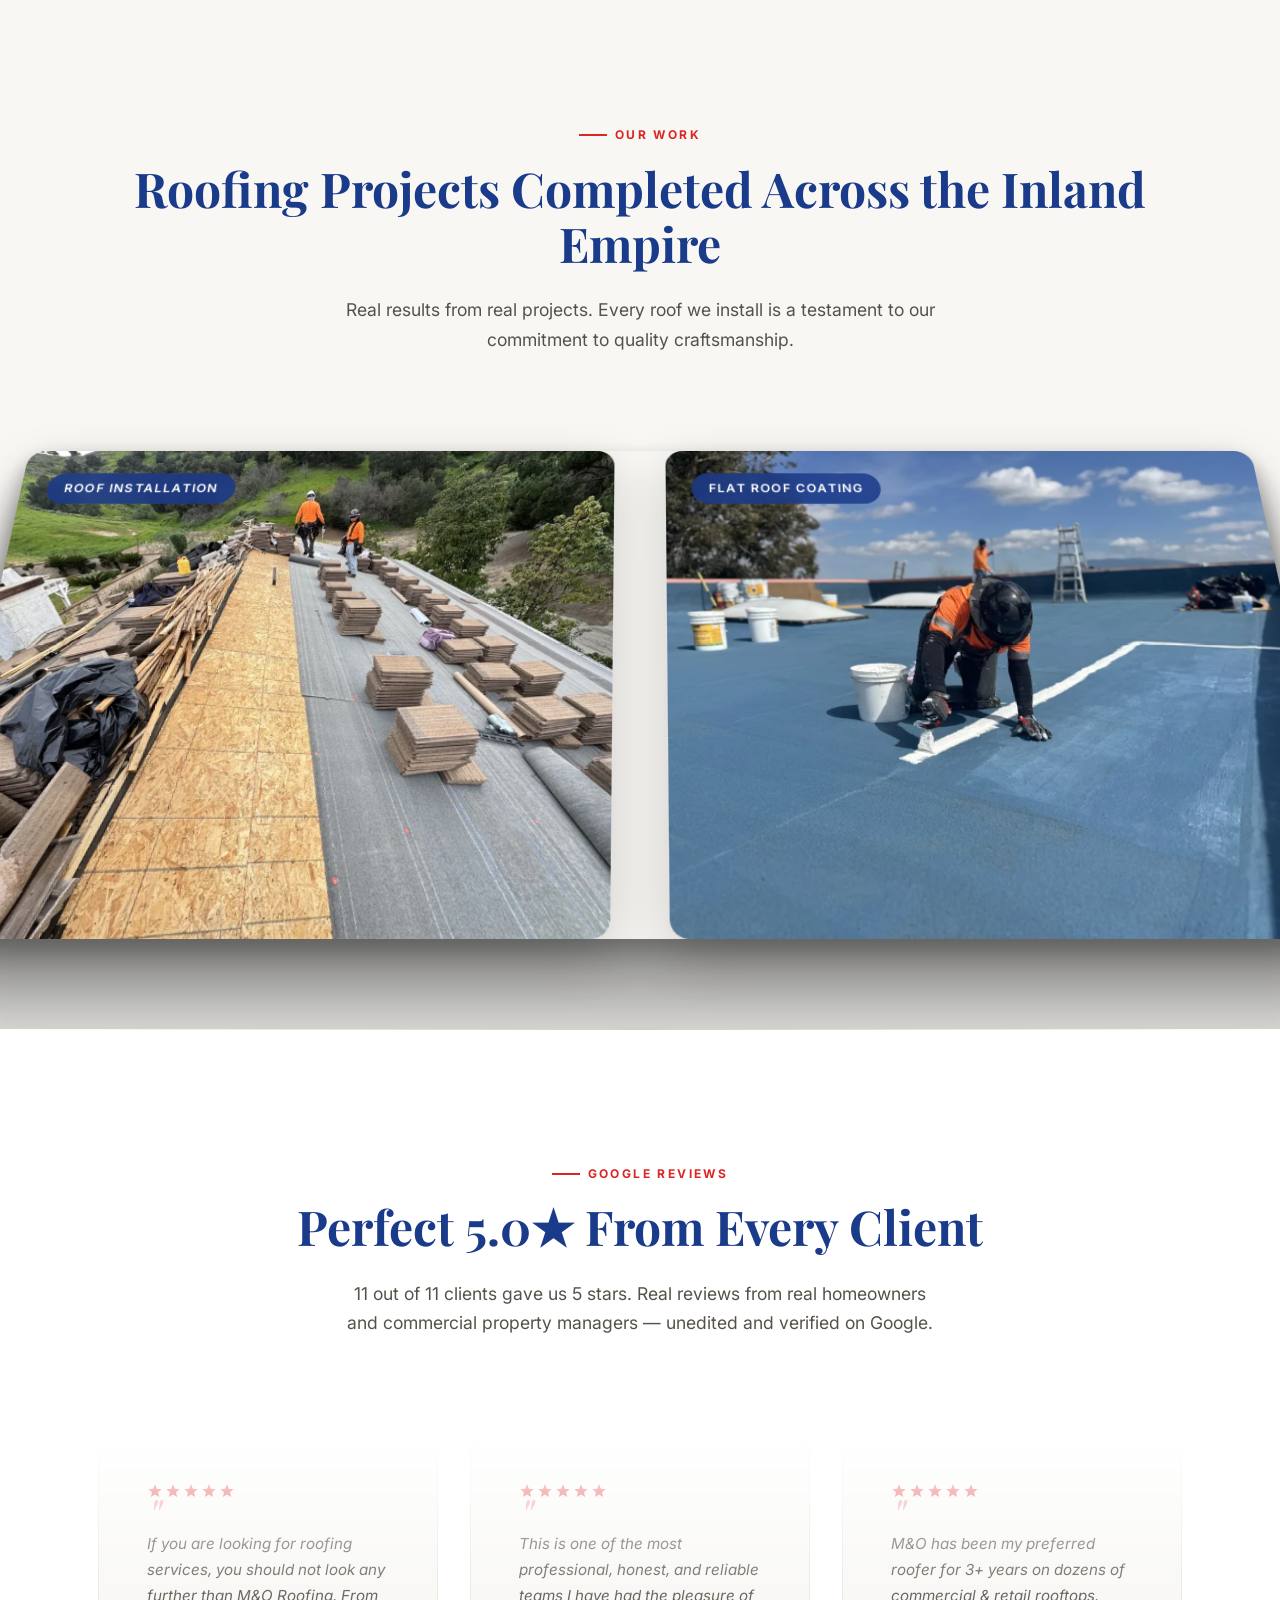
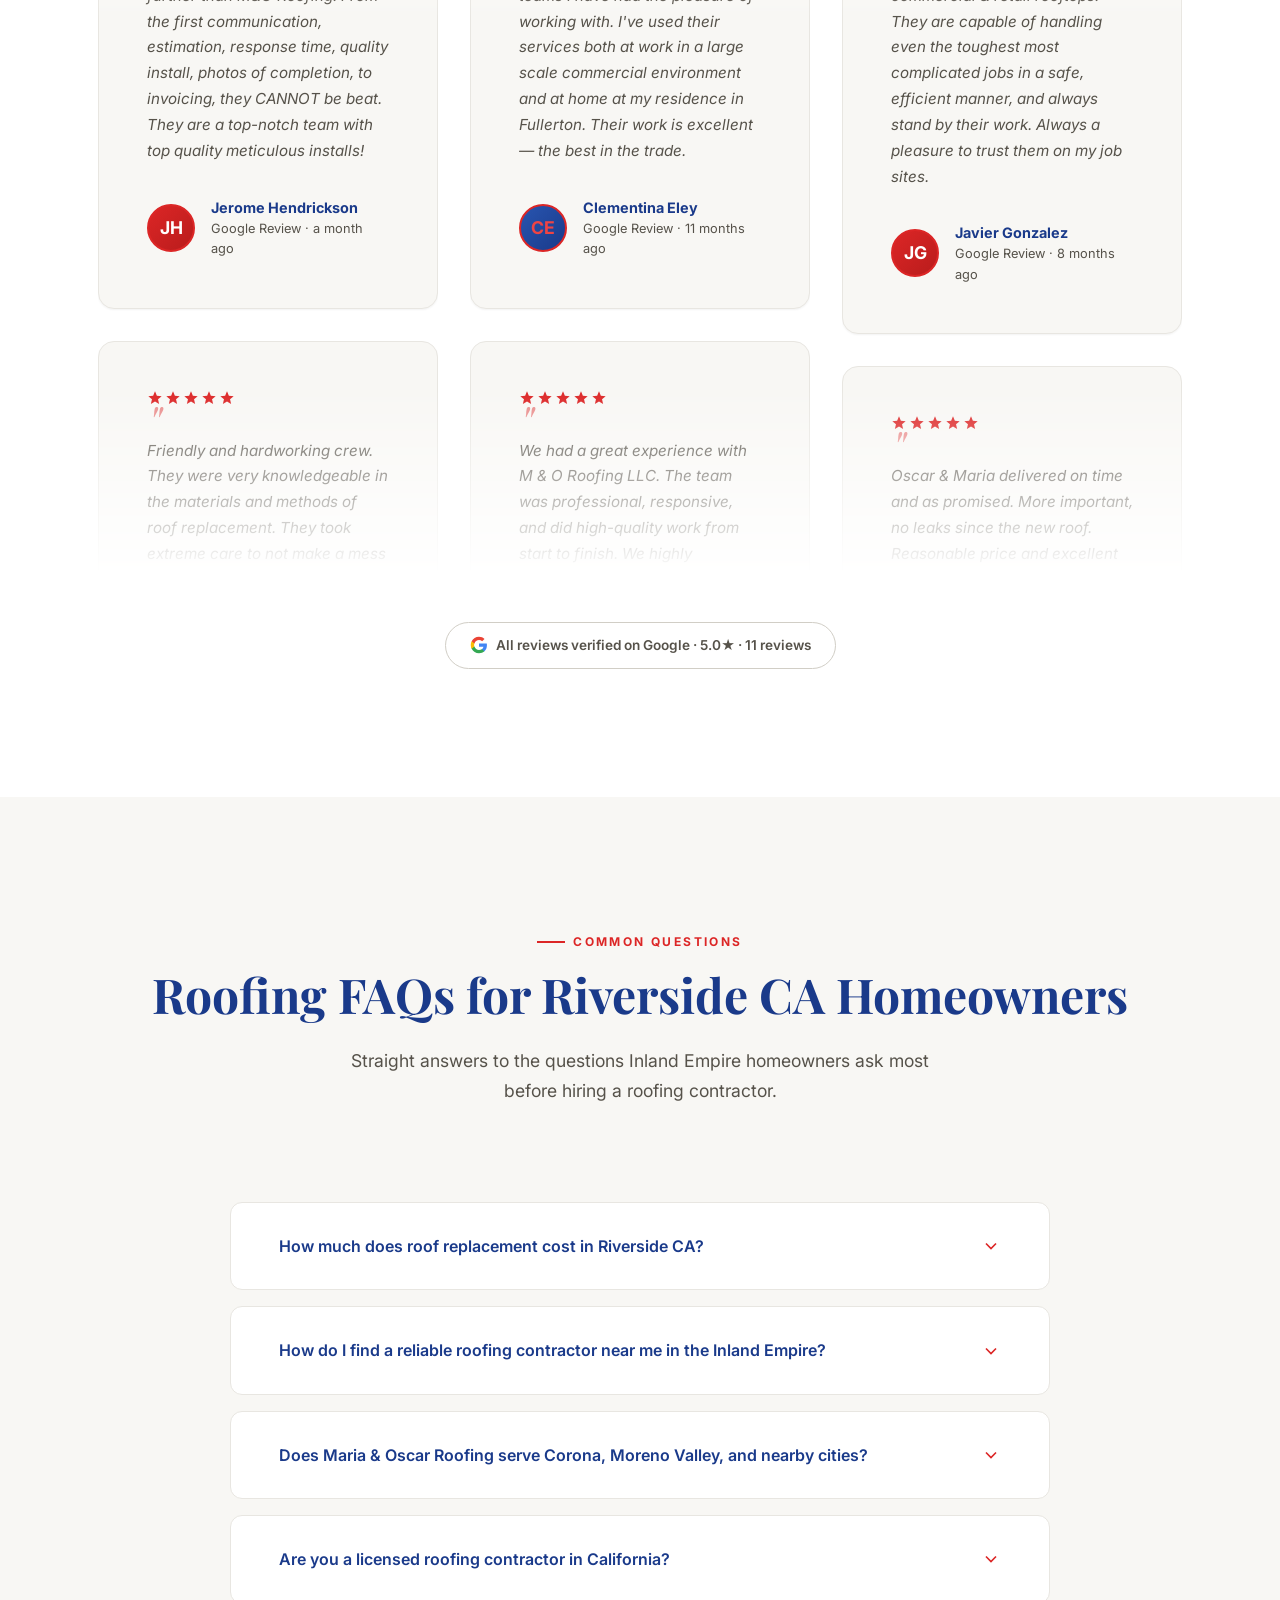
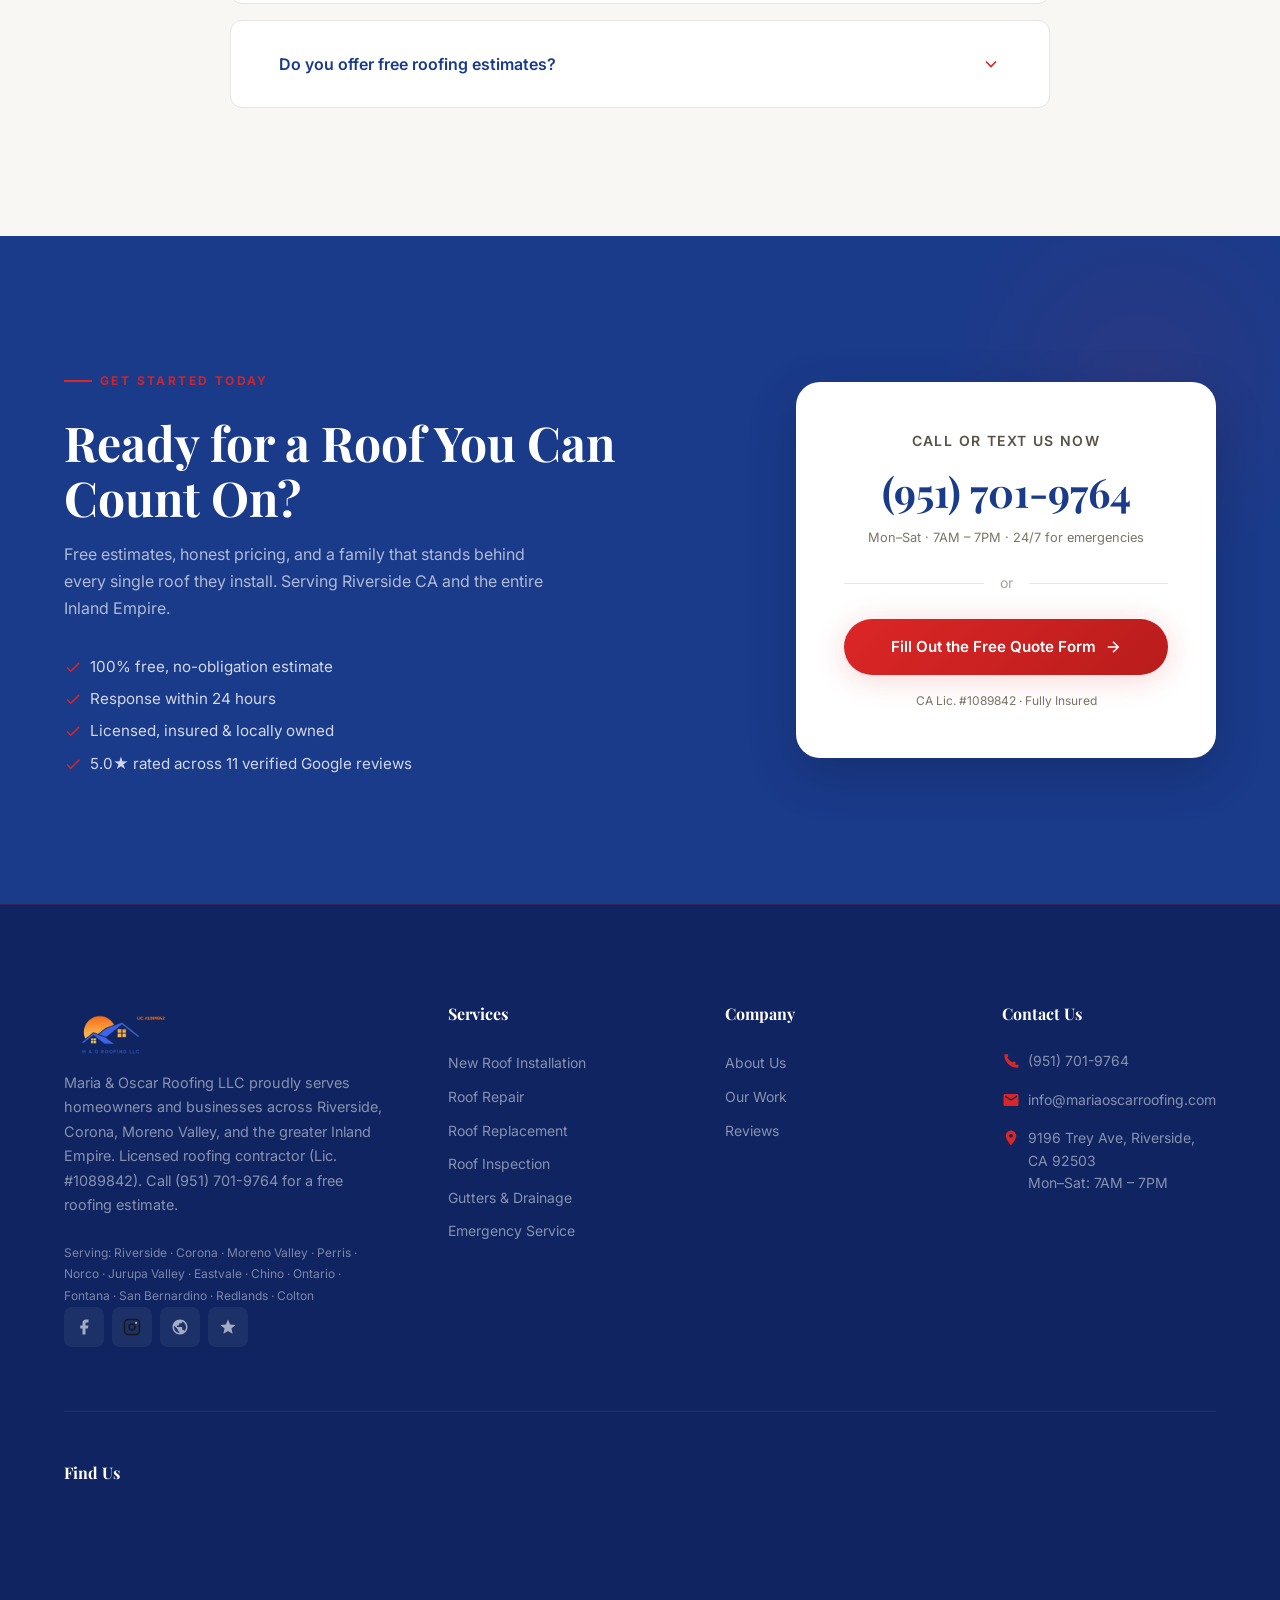
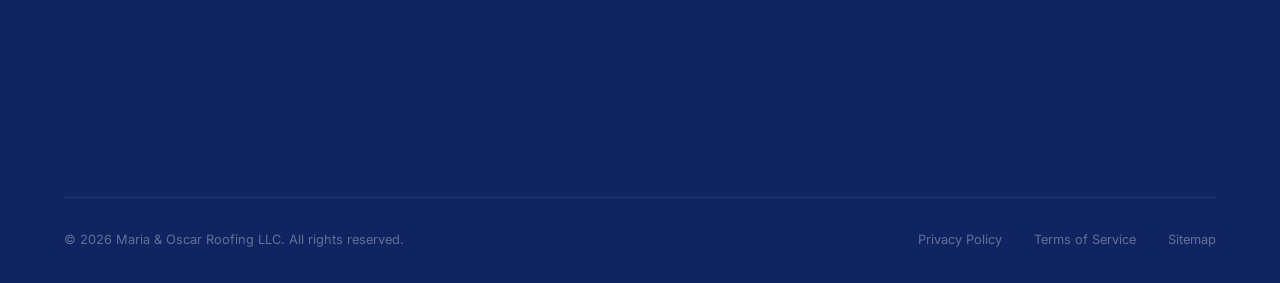
==== commit cd2e3da1: "Design: rebrand color theme to blue + red - Primary palette: deep navy (#0d1b2a) → rich blue (#1a3a8" ====
--- a/index.html
+++ b/index.html
@@ -44,7 +44,7 @@
   <meta name="twitter:creator" content="@mariaoscarroofing">
 
   <!-- Mobile / PWA -->
-  <meta name="theme-color" content="#0d1b2a">
+  <meta name="theme-color" content="#1a3a8a">
 
   <!-- Fonts -->
   <link rel="dns-prefetch" href="https://fonts.googleapis.com">
@@ -64,7 +64,8 @@
   <!-- Critical CSS inlined for instant first paint -->
   <style>
     *,*::before,*::after{margin:0;padding:0;box-sizing:border-box}
-    :root{--color-primary:#0d1b2a;--color-accent:#c9a84c;--color-accent-dark:#a68a32;--color-white:#fff;--color-offwhite:#f8f7f4;--font-display:'Playfair Display',Georgia,serif;--font-body:'Inter',-apple-system,BlinkMacSystemFont,sans-serif;--header-height:80px;--space-sm:0.5rem;--space-md:1rem;--space-lg:1.5rem;--space-xl:2rem;--radius-full:9999px;--transition-base:300ms cubic-bezier(0.4,0,0.2,1)}
+    :root{--color-primary:#1a3a8a;--color-accent:#dc2626;--color-accent-dark:#b91c1c;--color-white:#fff;--color-offwhite:#f8f7f4;--font-display:'Playfair Display',Georgia,serif;--font-body:'Inter',-apple-system,BlinkMacSystemFont,sans-serif;--header-height:80px;--space-sm:0.5rem;--space-md:1rem;--space-lg:1.5rem;--space-xl:2rem;--radius-full:9999px;--transition-base:300ms cubic-bezier(0.4,0,0.2,1)}
+    .hero{--color-accent:#c9a84c;--color-accent-dark:#a68a32}
     html{scroll-behavior:smooth;-webkit-font-smoothing:antialiased}
     body{font-family:var(--font-body);background:var(--color-offwhite);overflow-x:hidden;line-height:1.6}
     img{max-width:100%;height:auto;display:block}
@@ -88,7 +89,7 @@
   <noscript><link rel="stylesheet" href="styles.css"></noscript>
 
   <!-- Favicon (inline SVG) -->
-  <link rel="icon" type="image/svg+xml" href="data:image/svg+xml,%3Csvg xmlns='http://www.w3.org/2000/svg' viewBox='0 0 32 32'%3E%3Crect width='32' height='32' rx='6' fill='%23c9a84c'/%3E%3Cpath d='M16 6L4 18h4v8h16v-8h4L16 6z' fill='%230d1b2a'/%3E%3C/svg%3E">
+  <link rel="icon" type="image/svg+xml" href="data:image/svg+xml,%3Csvg xmlns='http://www.w3.org/2000/svg' viewBox='0 0 32 32'%3E%3Crect width='32' height='32' rx='6' fill='%231a3a8a'/%3E%3Cpath d='M16 6L4 18h4v8h16v-8h4L16 6z' fill='%23dc2626'/%3E%3C/svg%3E">
 </head>
 <body>
 
@@ -785,7 +786,7 @@
     <div class="container">
       <div class="cta-section__inner reveal">
         <div class="cta-section__text">
-          <span class="section-label" style="color:rgba(201,168,76,0.8);">Get Started Today</span>
+          <span class="section-label" style="color:rgba(220,38,38,0.9);">Get Started Today</span>
           <h2 class="cta-section__title">Ready for a Roof You Can Count On?</h2>
           <p class="cta-section__desc">Free estimates, honest pricing, and a family that stands behind every single roof they install. Serving Riverside CA and the entire Inland Empire.</p>
           <ul class="cta-section__list">
--- a/styles.css
+++ b/styles.css
@@ -5,14 +5,14 @@
 
 /* ---------- CSS Custom Properties ---------- */
 :root {
-  /* Primary Palette — Deep navy + warm gold = premium trust */
-  --color-primary: #0d1b2a;
-  --color-primary-light: #1b2d44;
-  --color-primary-dark: #070f18;
-  --color-accent: #c9a84c;
-  --color-accent-light: #e0c56e;
-  --color-accent-dark: #a68a32;
-  --color-accent-glow: rgba(201, 168, 76, 0.25);
+  /* Primary Palette — Deep blue + bold red */
+  --color-primary: #1a3a8a;
+  --color-primary-light: #2855b0;
+  --color-primary-dark: #0f2460;
+  --color-accent: #dc2626;
+  --color-accent-light: #ef4444;
+  --color-accent-dark: #b91c1c;
+  --color-accent-glow: rgba(220, 38, 38, 0.25);
 
   /* Neutrals */
   --color-white: #ffffff;
@@ -60,8 +60,8 @@
   --shadow-md: 0 4px 12px rgba(0,0,0,0.08);
   --shadow-lg: 0 8px 30px rgba(0,0,0,0.12);
   --shadow-xl: 0 16px 50px rgba(0,0,0,0.18);
-  --shadow-gold: 0 4px 30px rgba(201, 168, 76, 0.2);
-  --shadow-gold-lg: 0 8px 40px rgba(201, 168, 76, 0.3);
+  --shadow-gold: 0 4px 30px rgba(220, 38, 38, 0.2);
+  --shadow-gold-lg: 0 8px 40px rgba(220, 38, 38, 0.3);
 
   /* Transitions */
   --transition-fast: 150ms cubic-bezier(0.4, 0, 0.2, 1);
@@ -73,6 +73,16 @@
   --max-width: 1200px;
   --max-width-wide: 1400px;
   --header-height: 80px;
+}
+
+/* Hero — preserve original gold accent exactly as designed */
+.hero {
+  --color-accent: #c9a84c;
+  --color-accent-light: #e0c56e;
+  --color-accent-dark: #a68a32;
+  --color-accent-glow: rgba(201, 168, 76, 0.25);
+  --shadow-gold: 0 4px 30px rgba(201, 168, 76, 0.2);
+  --shadow-gold-lg: 0 8px 40px rgba(201, 168, 76, 0.3);
 }
 
 /* ---------- Reset & Base ---------- */
@@ -157,7 +167,7 @@
   clip: auto;
   overflow: visible;
   background: var(--color-accent);
-  color: var(--color-primary);
+  color: var(--color-white);
   font-weight: 700;
   border-radius: var(--radius-md);
   z-index: 9999;
@@ -301,7 +311,7 @@
 }
 
 .header--scrolled {
-  background: rgba(13, 27, 42, 0.92);
+  background: rgba(26, 58, 138, 0.92);
   backdrop-filter: blur(20px) saturate(180%);
   -webkit-backdrop-filter: blur(20px) saturate(180%);
   box-shadow: 0 2px 20px rgba(0,0,0,0.3);
@@ -379,7 +389,7 @@
   gap: var(--space-sm);
   padding: 0.65rem 1.5rem;
   background: linear-gradient(135deg, var(--color-accent), var(--color-accent-dark));
-  color: var(--color-primary);
+  color: var(--color-white);
   font-weight: 600;
   font-size: 0.875rem;
   border-radius: var(--radius-full);
@@ -660,7 +670,7 @@
 .btn--primary {
   padding: 1rem 2.2rem;
   background: linear-gradient(135deg, var(--color-accent), var(--color-accent-dark));
-  color: var(--color-primary);
+  color: var(--color-white);
   box-shadow: var(--shadow-gold);
 }
 
@@ -1091,7 +1101,7 @@
 .service-card__icon {
   width: 56px;
   height: 56px;
-  background: linear-gradient(135deg, rgba(201, 168, 76, 0.1), rgba(201, 168, 76, 0.05));
+  background: linear-gradient(135deg, rgba(220, 38, 38, 0.1), rgba(220, 38, 38, 0.05));
   border-radius: var(--radius-lg);
   display: flex;
   align-items: center;
@@ -1173,7 +1183,7 @@
   right: -20%;
   width: 600px;
   height: 600px;
-  background: radial-gradient(circle, rgba(201, 168, 76, 0.08) 0%, transparent 70%);
+  background: radial-gradient(circle, rgba(220, 38, 38, 0.08) 0%, transparent 70%);
   pointer-events: none;
 }
 
@@ -1201,11 +1211,11 @@
   position: absolute;
   bottom: var(--space-xl);
   left: var(--space-xl);
-  background: rgba(13, 27, 42, 0.85);
+  background: rgba(26, 58, 138, 0.85);
   backdrop-filter: blur(16px);
   padding: var(--space-lg) var(--space-xl);
   border-radius: var(--radius-lg);
-  border: 1px solid rgba(201, 168, 76, 0.2);
+  border: 1px solid rgba(220, 38, 38, 0.2);
 }
 
 .why-us__image-badge-number {
@@ -1252,7 +1262,7 @@
   flex-shrink: 0;
   width: 44px;
   height: 44px;
-  background: rgba(201, 168, 76, 0.12);
+  background: rgba(220, 38, 38, 0.12);
   border-radius: var(--radius-md);
   display: flex;
   align-items: center;
@@ -1325,7 +1335,7 @@
   top: var(--space-lg);
   left: var(--space-lg);
   padding: 0.4rem 1rem;
-  background: rgba(13, 27, 42, 0.85);
+  background: rgba(26, 58, 138, 0.85);
   backdrop-filter: blur(10px);
   color: var(--color-white);
   font-size: 0.75rem;
@@ -1549,13 +1559,13 @@
 }
 
 .testimonial-card__avatar-initials--gold {
-  background: linear-gradient(135deg, #c9a84c, #a68a32);
-  color: #0d1b2a;
+  background: linear-gradient(135deg, #dc2626, #b91c1c);
+  color: #ffffff;
 }
 
 .testimonial-card__avatar-initials--navy {
-  background: linear-gradient(135deg, #1b2d44, #0d1b2a);
-  color: #c9a84c;
+  background: linear-gradient(135deg, #2855b0, #1a3a8a);
+  color: #ef4444;
 }
 
 .testimonial-card__name {
@@ -1586,7 +1596,7 @@
 
 .testimonials__google-badge:hover {
   border-color: var(--color-accent);
-  box-shadow: 0 4px 20px rgba(201, 168, 76, 0.15);
+  box-shadow: 0 4px 20px rgba(220, 38, 38, 0.15);
 }
 
 
@@ -1652,7 +1662,7 @@
 
 .process-step:hover .process-step__number {
   background: linear-gradient(135deg, var(--color-accent), var(--color-accent-dark));
-  color: var(--color-primary);
+  color: var(--color-white);
   box-shadow: var(--shadow-gold-lg);
   transform: scale(1.1);
 }
@@ -1688,8 +1698,8 @@
   position: absolute;
   inset: 0;
   background:
-    radial-gradient(ellipse at 20% 50%, rgba(201, 168, 76, 0.1) 0%, transparent 50%),
-    radial-gradient(ellipse at 80% 50%, rgba(201, 168, 76, 0.08) 0%, transparent 50%);
+    radial-gradient(ellipse at 20% 50%, rgba(220, 38, 38, 0.1) 0%, transparent 50%),
+    radial-gradient(ellipse at 80% 50%, rgba(220, 38, 38, 0.08) 0%, transparent 50%);
   pointer-events: none;
 }
 
@@ -1757,7 +1767,7 @@
 .footer {
   background: var(--color-primary-dark);
   padding: var(--space-4xl) 0 var(--space-xl);
-  border-top: 1px solid rgba(201, 168, 76, 0.1);
+  border-top: 1px solid rgba(220, 38, 38, 0.15);
 }
 
 .footer__inner {
@@ -1966,7 +1976,7 @@
     flex-direction: column;
     position: fixed;
     inset: 0;
-    background: rgba(13, 27, 42, 0.98);
+    background: rgba(26, 58, 138, 0.98);
     backdrop-filter: blur(20px);
     padding: calc(var(--header-height) + var(--space-2xl)) var(--space-xl) 100px;
     z-index: 1000;
@@ -2205,7 +2215,7 @@
 
   .mobile-cta-bar__quote {
     background: linear-gradient(135deg, var(--color-accent), var(--color-accent-dark));
-    color: var(--color-primary);
+    color: var(--color-white);
   }
 
   .mobile-cta-bar__quote:active { filter: brightness(1.1); }
@@ -2596,7 +2606,7 @@
   right: -60px;
   width: 400px;
   height: 400px;
-  background: radial-gradient(circle, rgba(201,168,76,0.08) 0%, transparent 70%);
+  background: radial-gradient(circle, rgba(220,38,38,0.08) 0%, transparent 70%);
   pointer-events: none;
 }
 
--- a/styles.css
+++ b/styles.css
@@ -5,14 +5,14 @@
 
 /* ---------- CSS Custom Properties ---------- */
 :root {
-  /* Primary Palette — Deep navy + warm gold = premium trust */
-  --color-primary: #0d1b2a;
-  --color-primary-light: #1b2d44;
-  --color-primary-dark: #070f18;
-  --color-accent: #c9a84c;
-  --color-accent-light: #e0c56e;
-  --color-accent-dark: #a68a32;
-  --color-accent-glow: rgba(201, 168, 76, 0.25);
+  /* Primary Palette — Deep blue + bold red */
+  --color-primary: #1a3a8a;
+  --color-primary-light: #2855b0;
+  --color-primary-dark: #0f2460;
+  --color-accent: #dc2626;
+  --color-accent-light: #ef4444;
+  --color-accent-dark: #b91c1c;
+  --color-accent-glow: rgba(220, 38, 38, 0.25);
 
   /* Neutrals */
   --color-white: #ffffff;
@@ -60,8 +60,8 @@
   --shadow-md: 0 4px 12px rgba(0,0,0,0.08);
   --shadow-lg: 0 8px 30px rgba(0,0,0,0.12);
   --shadow-xl: 0 16px 50px rgba(0,0,0,0.18);
-  --shadow-gold: 0 4px 30px rgba(201, 168, 76, 0.2);
-  --shadow-gold-lg: 0 8px 40px rgba(201, 168, 76, 0.3);
+  --shadow-gold: 0 4px 30px rgba(220, 38, 38, 0.2);
+  --shadow-gold-lg: 0 8px 40px rgba(220, 38, 38, 0.3);
 
   /* Transitions */
   --transition-fast: 150ms cubic-bezier(0.4, 0, 0.2, 1);
@@ -73,6 +73,16 @@
   --max-width: 1200px;
   --max-width-wide: 1400px;
   --header-height: 80px;
+}
+
+/* Hero — preserve original gold accent exactly as designed */
+.hero {
+  --color-accent: #c9a84c;
+  --color-accent-light: #e0c56e;
+  --color-accent-dark: #a68a32;
+  --color-accent-glow: rgba(201, 168, 76, 0.25);
+  --shadow-gold: 0 4px 30px rgba(201, 168, 76, 0.2);
+  --shadow-gold-lg: 0 8px 40px rgba(201, 168, 76, 0.3);
 }
 
 /* ---------- Reset & Base ---------- */
@@ -157,7 +167,7 @@
   clip: auto;
   overflow: visible;
   background: var(--color-accent);
-  color: var(--color-primary);
+  color: var(--color-white);
   font-weight: 700;
   border-radius: var(--radius-md);
   z-index: 9999;
@@ -301,7 +311,7 @@
 }
 
 .header--scrolled {
-  background: rgba(13, 27, 42, 0.92);
+  background: rgba(26, 58, 138, 0.92);
   backdrop-filter: blur(20px) saturate(180%);
   -webkit-backdrop-filter: blur(20px) saturate(180%);
   box-shadow: 0 2px 20px rgba(0,0,0,0.3);
@@ -379,7 +389,7 @@
   gap: var(--space-sm);
   padding: 0.65rem 1.5rem;
   background: linear-gradient(135deg, var(--color-accent), var(--color-accent-dark));
-  color: var(--color-primary);
+  color: var(--color-white);
   font-weight: 600;
   font-size: 0.875rem;
   border-radius: var(--radius-full);
@@ -660,7 +670,7 @@
 .btn--primary {
   padding: 1rem 2.2rem;
   background: linear-gradient(135deg, var(--color-accent), var(--color-accent-dark));
-  color: var(--color-primary);
+  color: var(--color-white);
   box-shadow: var(--shadow-gold);
 }
 
@@ -1091,7 +1101,7 @@
 .service-card__icon {
   width: 56px;
   height: 56px;
-  background: linear-gradient(135deg, rgba(201, 168, 76, 0.1), rgba(201, 168, 76, 0.05));
+  background: linear-gradient(135deg, rgba(220, 38, 38, 0.1), rgba(220, 38, 38, 0.05));
   border-radius: var(--radius-lg);
   display: flex;
   align-items: center;
@@ -1173,7 +1183,7 @@
   right: -20%;
   width: 600px;
   height: 600px;
-  background: radial-gradient(circle, rgba(201, 168, 76, 0.08) 0%, transparent 70%);
+  background: radial-gradient(circle, rgba(220, 38, 38, 0.08) 0%, transparent 70%);
   pointer-events: none;
 }
 
@@ -1201,11 +1211,11 @@
   position: absolute;
   bottom: var(--space-xl);
   left: var(--space-xl);
-  background: rgba(13, 27, 42, 0.85);
+  background: rgba(26, 58, 138, 0.85);
   backdrop-filter: blur(16px);
   padding: var(--space-lg) var(--space-xl);
   border-radius: var(--radius-lg);
-  border: 1px solid rgba(201, 168, 76, 0.2);
+  border: 1px solid rgba(220, 38, 38, 0.2);
 }
 
 .why-us__image-badge-number {
@@ -1252,7 +1262,7 @@
   flex-shrink: 0;
   width: 44px;
   height: 44px;
-  background: rgba(201, 168, 76, 0.12);
+  background: rgba(220, 38, 38, 0.12);
   border-radius: var(--radius-md);
   display: flex;
   align-items: center;
@@ -1325,7 +1335,7 @@
   top: var(--space-lg);
   left: var(--space-lg);
   padding: 0.4rem 1rem;
-  background: rgba(13, 27, 42, 0.85);
+  background: rgba(26, 58, 138, 0.85);
   backdrop-filter: blur(10px);
   color: var(--color-white);
   font-size: 0.75rem;
@@ -1549,13 +1559,13 @@
 }
 
 .testimonial-card__avatar-initials--gold {
-  background: linear-gradient(135deg, #c9a84c, #a68a32);
-  color: #0d1b2a;
+  background: linear-gradient(135deg, #dc2626, #b91c1c);
+  color: #ffffff;
 }
 
 .testimonial-card__avatar-initials--navy {
-  background: linear-gradient(135deg, #1b2d44, #0d1b2a);
-  color: #c9a84c;
+  background: linear-gradient(135deg, #2855b0, #1a3a8a);
+  color: #ef4444;
 }
 
 .testimonial-card__name {
@@ -1586,7 +1596,7 @@
 
 .testimonials__google-badge:hover {
   border-color: var(--color-accent);
-  box-shadow: 0 4px 20px rgba(201, 168, 76, 0.15);
+  box-shadow: 0 4px 20px rgba(220, 38, 38, 0.15);
 }
 
 
@@ -1652,7 +1662,7 @@
 
 .process-step:hover .process-step__number {
   background: linear-gradient(135deg, var(--color-accent), var(--color-accent-dark));
-  color: var(--color-primary);
+  color: var(--color-white);
   box-shadow: var(--shadow-gold-lg);
   transform: scale(1.1);
 }
@@ -1688,8 +1698,8 @@
   position: absolute;
   inset: 0;
   background:
-    radial-gradient(ellipse at 20% 50%, rgba(201, 168, 76, 0.1) 0%, transparent 50%),
-    radial-gradient(ellipse at 80% 50%, rgba(201, 168, 76, 0.08) 0%, transparent 50%);
+    radial-gradient(ellipse at 20% 50%, rgba(220, 38, 38, 0.1) 0%, transparent 50%),
+    radial-gradient(ellipse at 80% 50%, rgba(220, 38, 38, 0.08) 0%, transparent 50%);
   pointer-events: none;
 }
 
@@ -1757,7 +1767,7 @@
 .footer {
   background: var(--color-primary-dark);
   padding: var(--space-4xl) 0 var(--space-xl);
-  border-top: 1px solid rgba(201, 168, 76, 0.1);
+  border-top: 1px solid rgba(220, 38, 38, 0.15);
 }
 
 .footer__inner {
@@ -1966,7 +1976,7 @@
     flex-direction: column;
     position: fixed;
     inset: 0;
-    background: rgba(13, 27, 42, 0.98);
+    background: rgba(26, 58, 138, 0.98);
     backdrop-filter: blur(20px);
     padding: calc(var(--header-height) + var(--space-2xl)) var(--space-xl) 100px;
     z-index: 1000;
@@ -2205,7 +2215,7 @@
 
   .mobile-cta-bar__quote {
     background: linear-gradient(135deg, var(--color-accent), var(--color-accent-dark));
-    color: var(--color-primary);
+    color: var(--color-white);
   }
 
   .mobile-cta-bar__quote:active { filter: brightness(1.1); }
@@ -2596,7 +2606,7 @@
   right: -60px;
   width: 400px;
   height: 400px;
-  background: radial-gradient(circle, rgba(201,168,76,0.08) 0%, transparent 70%);
+  background: radial-gradient(circle, rgba(220,38,38,0.08) 0%, transparent 70%);
   pointer-events: none;
 }
 
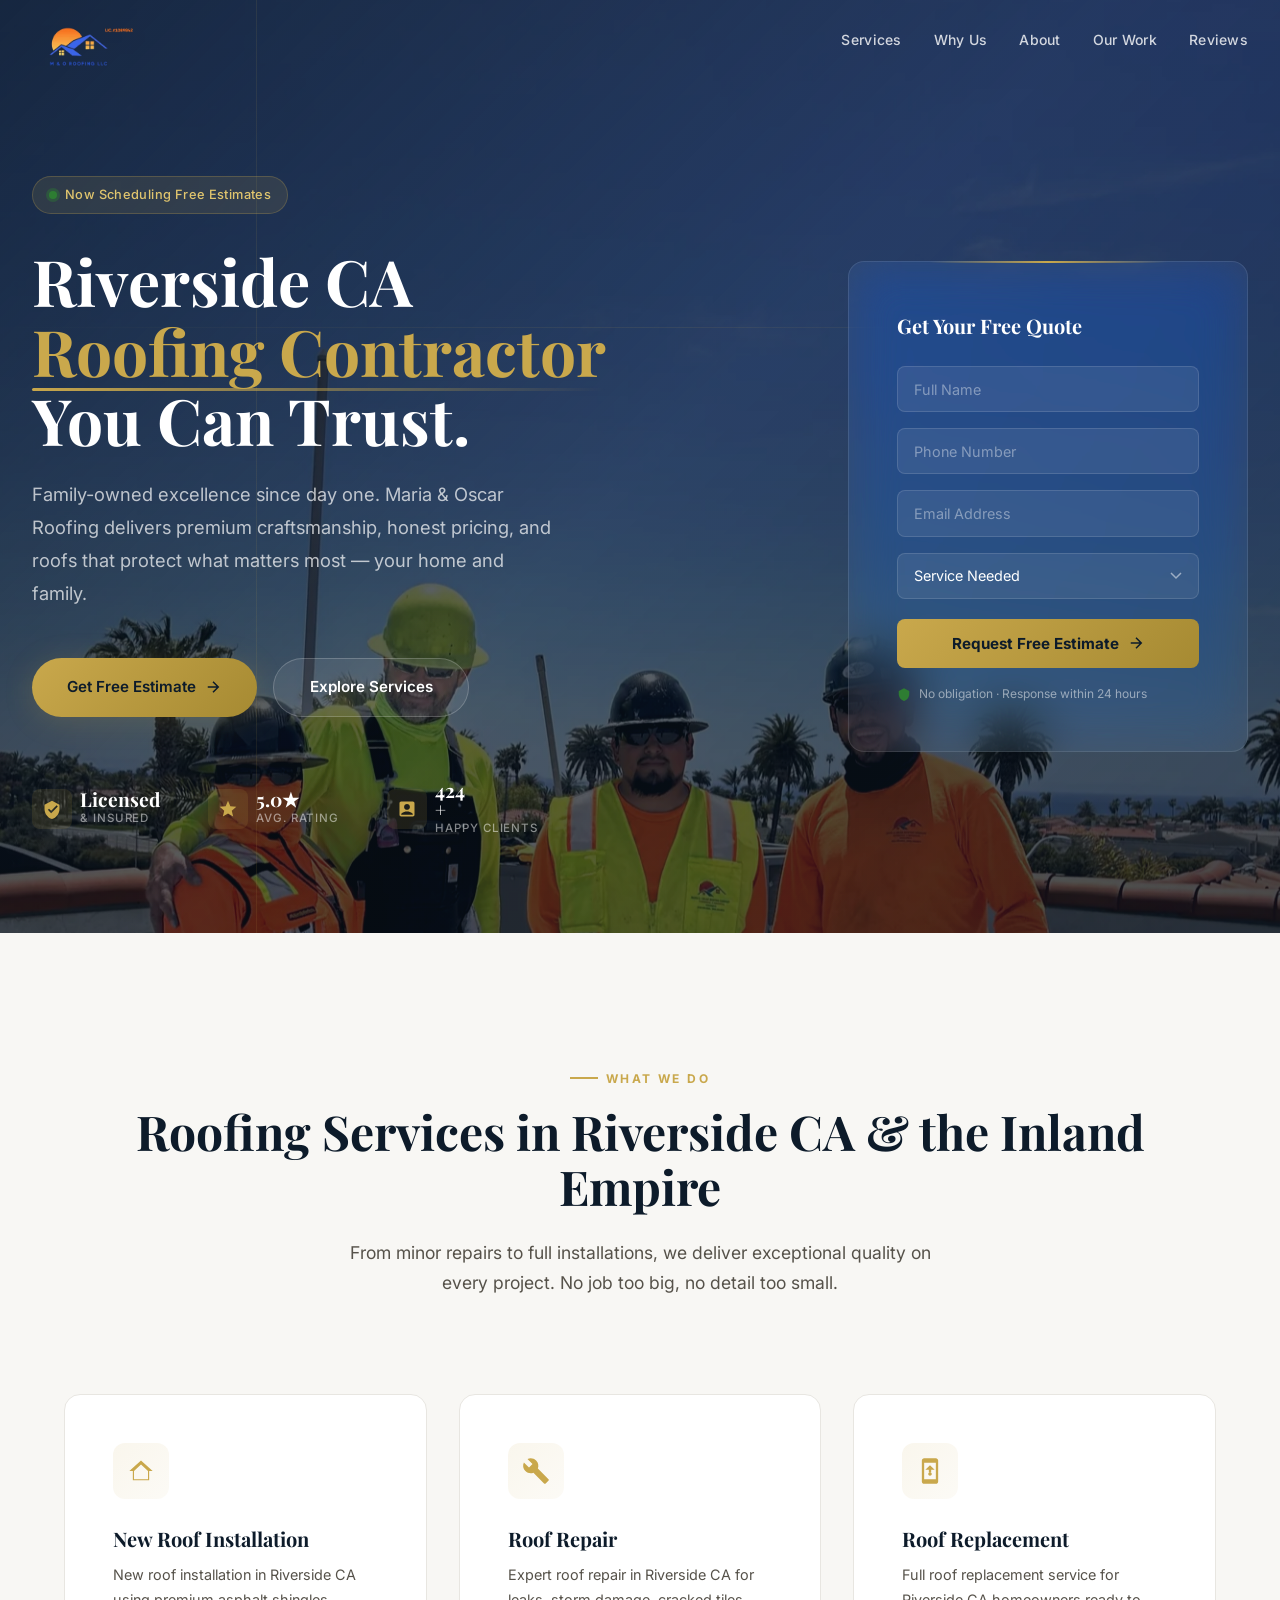
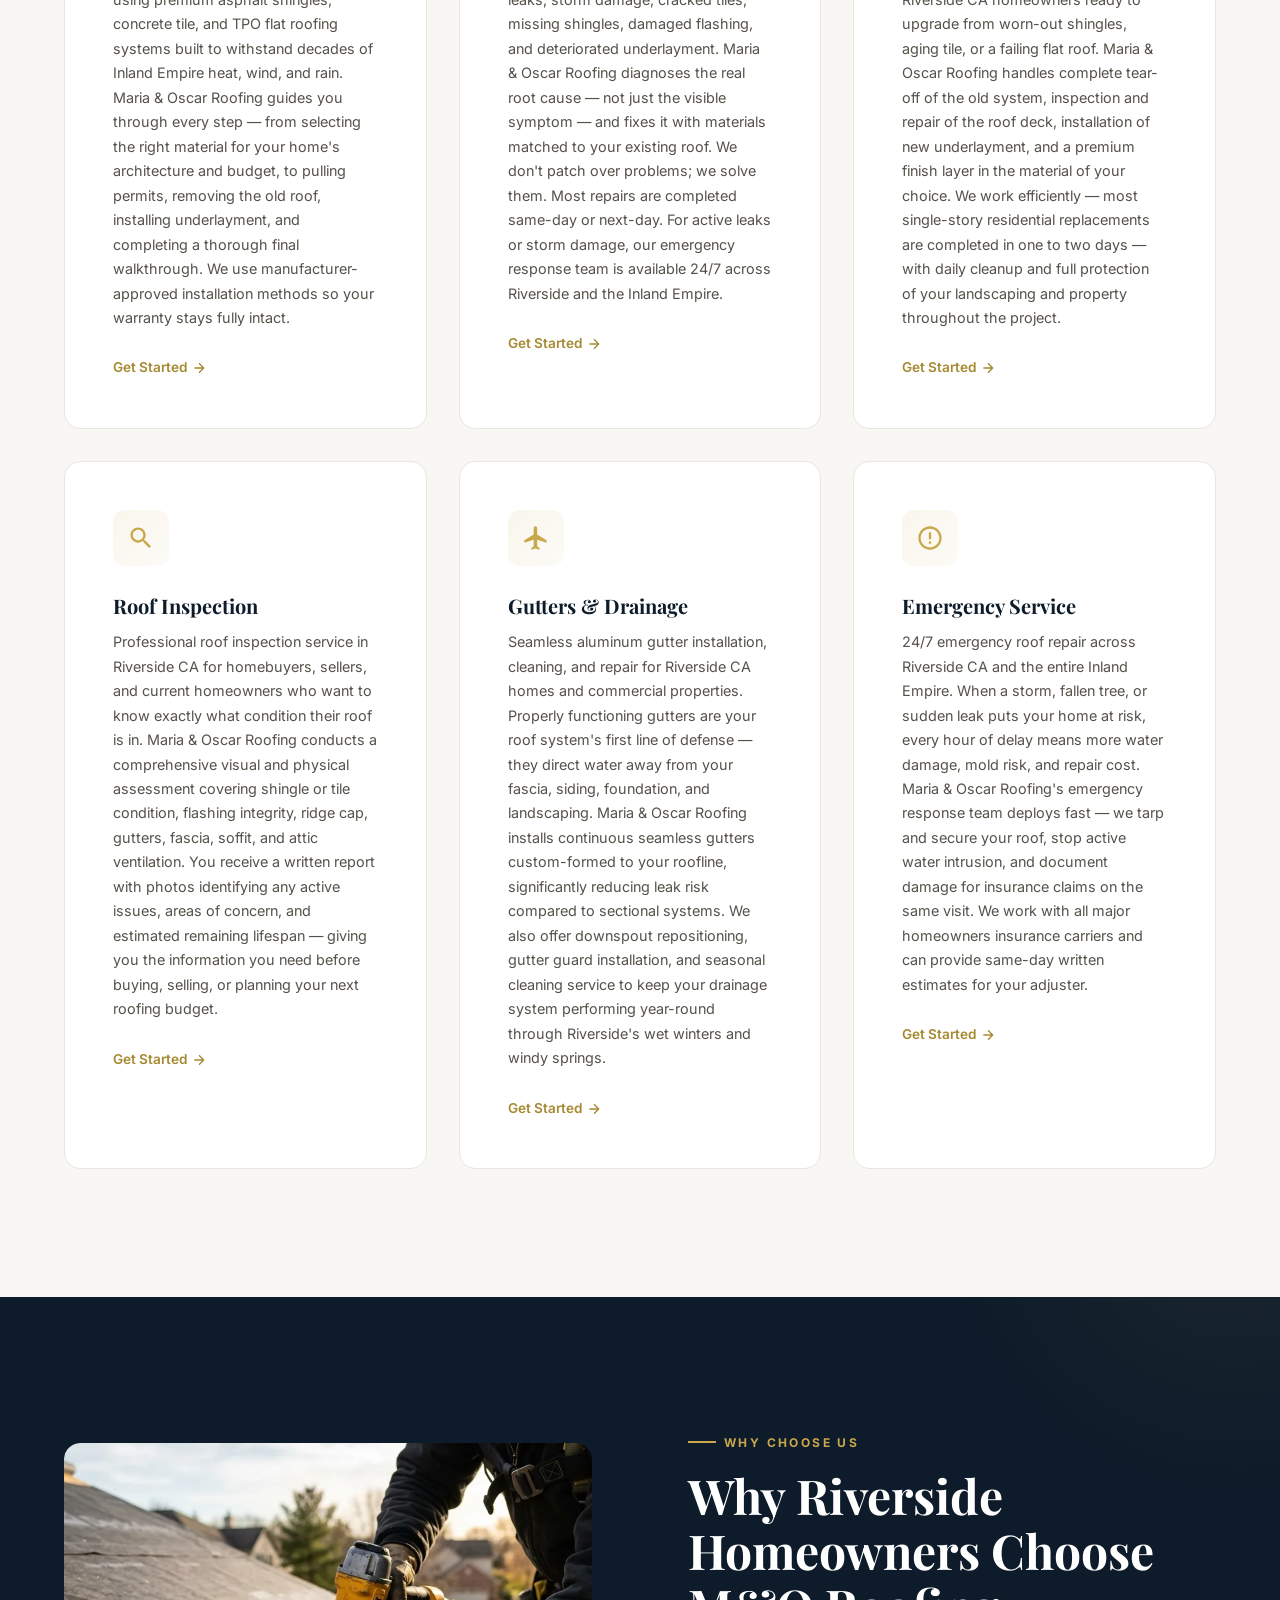
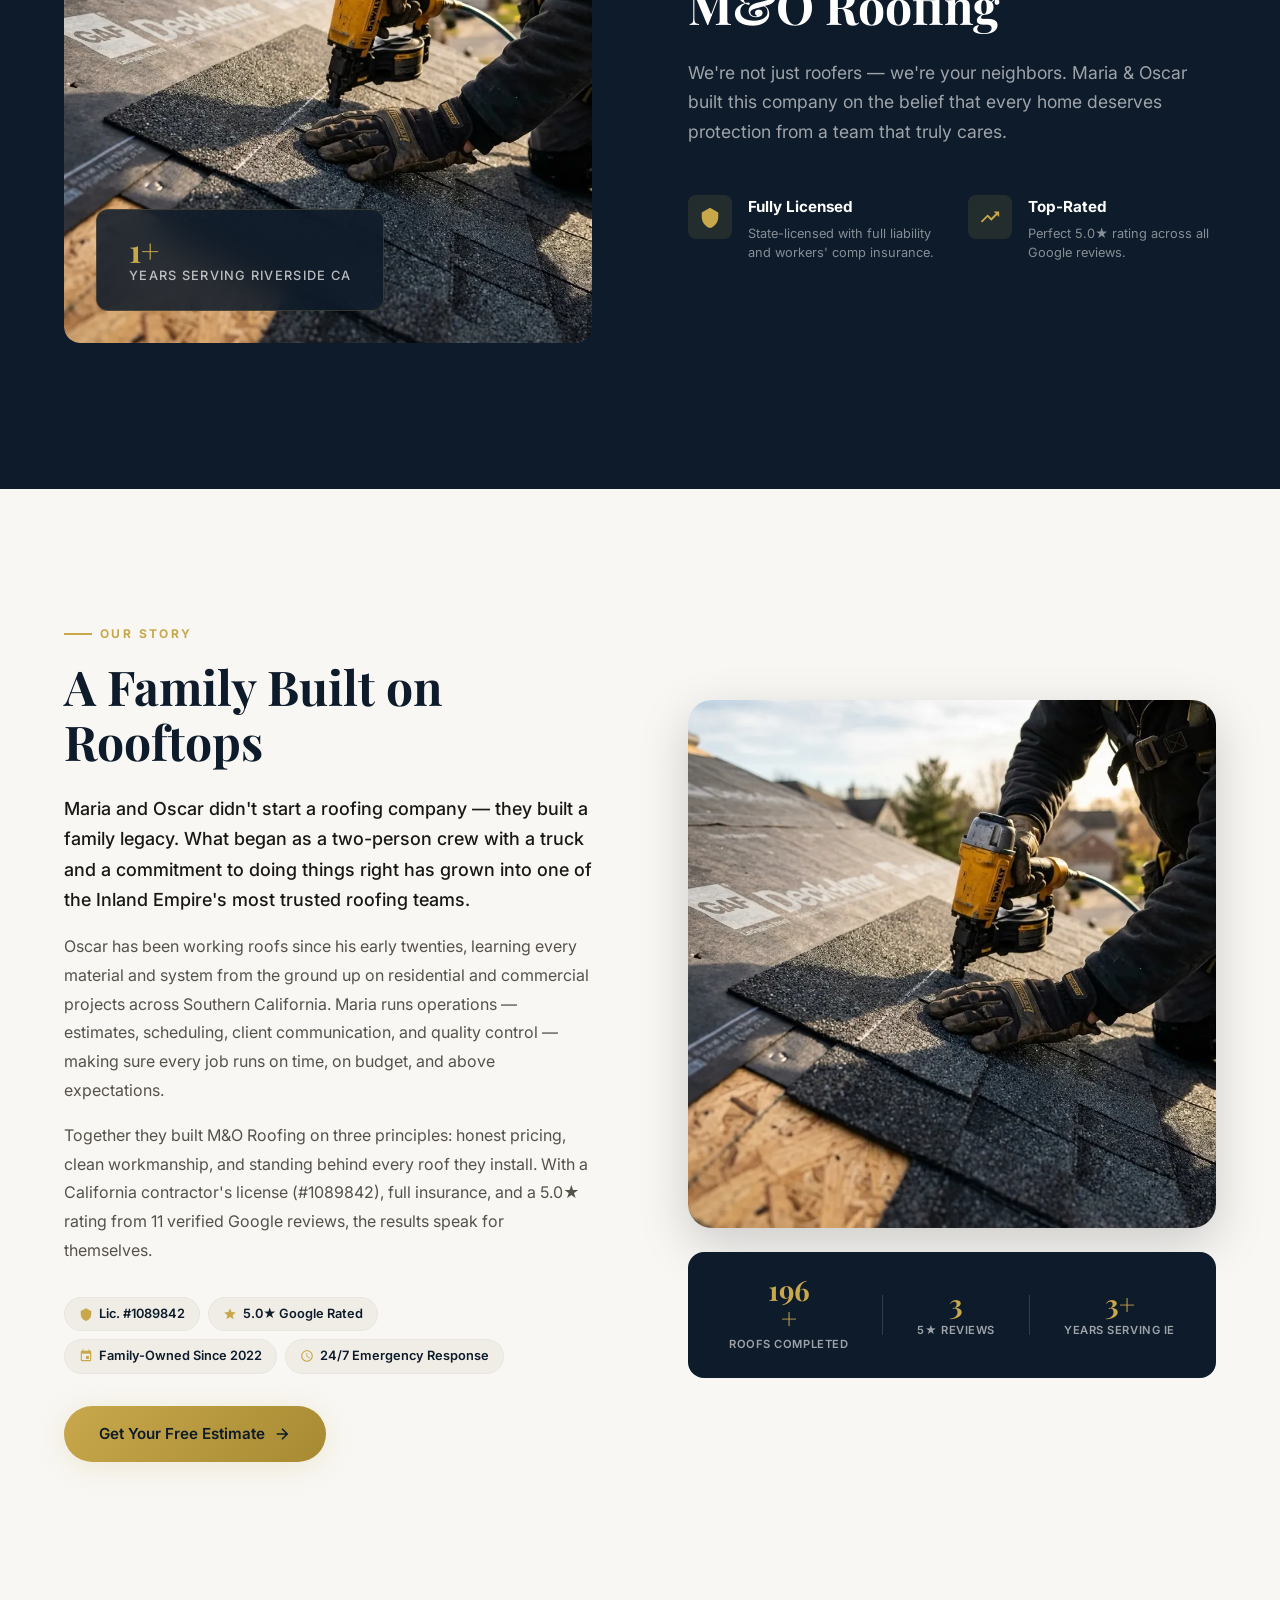
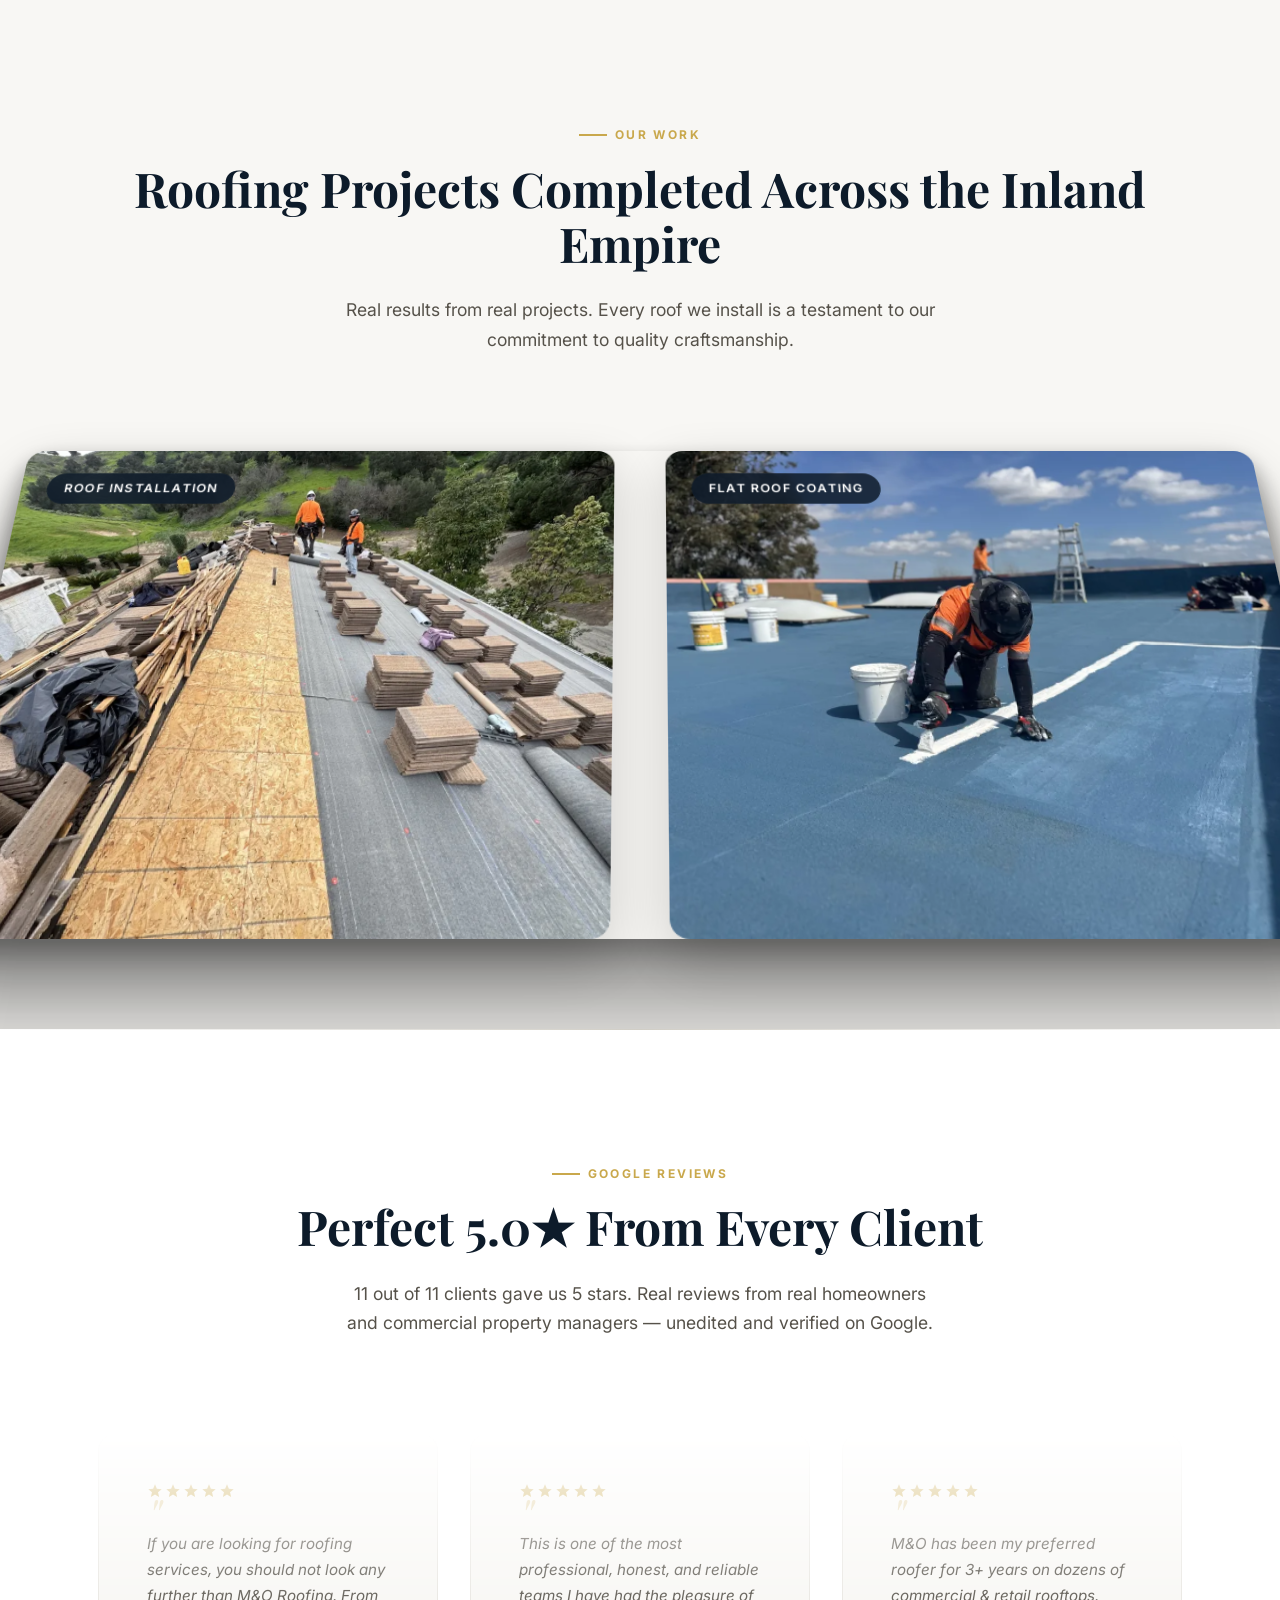
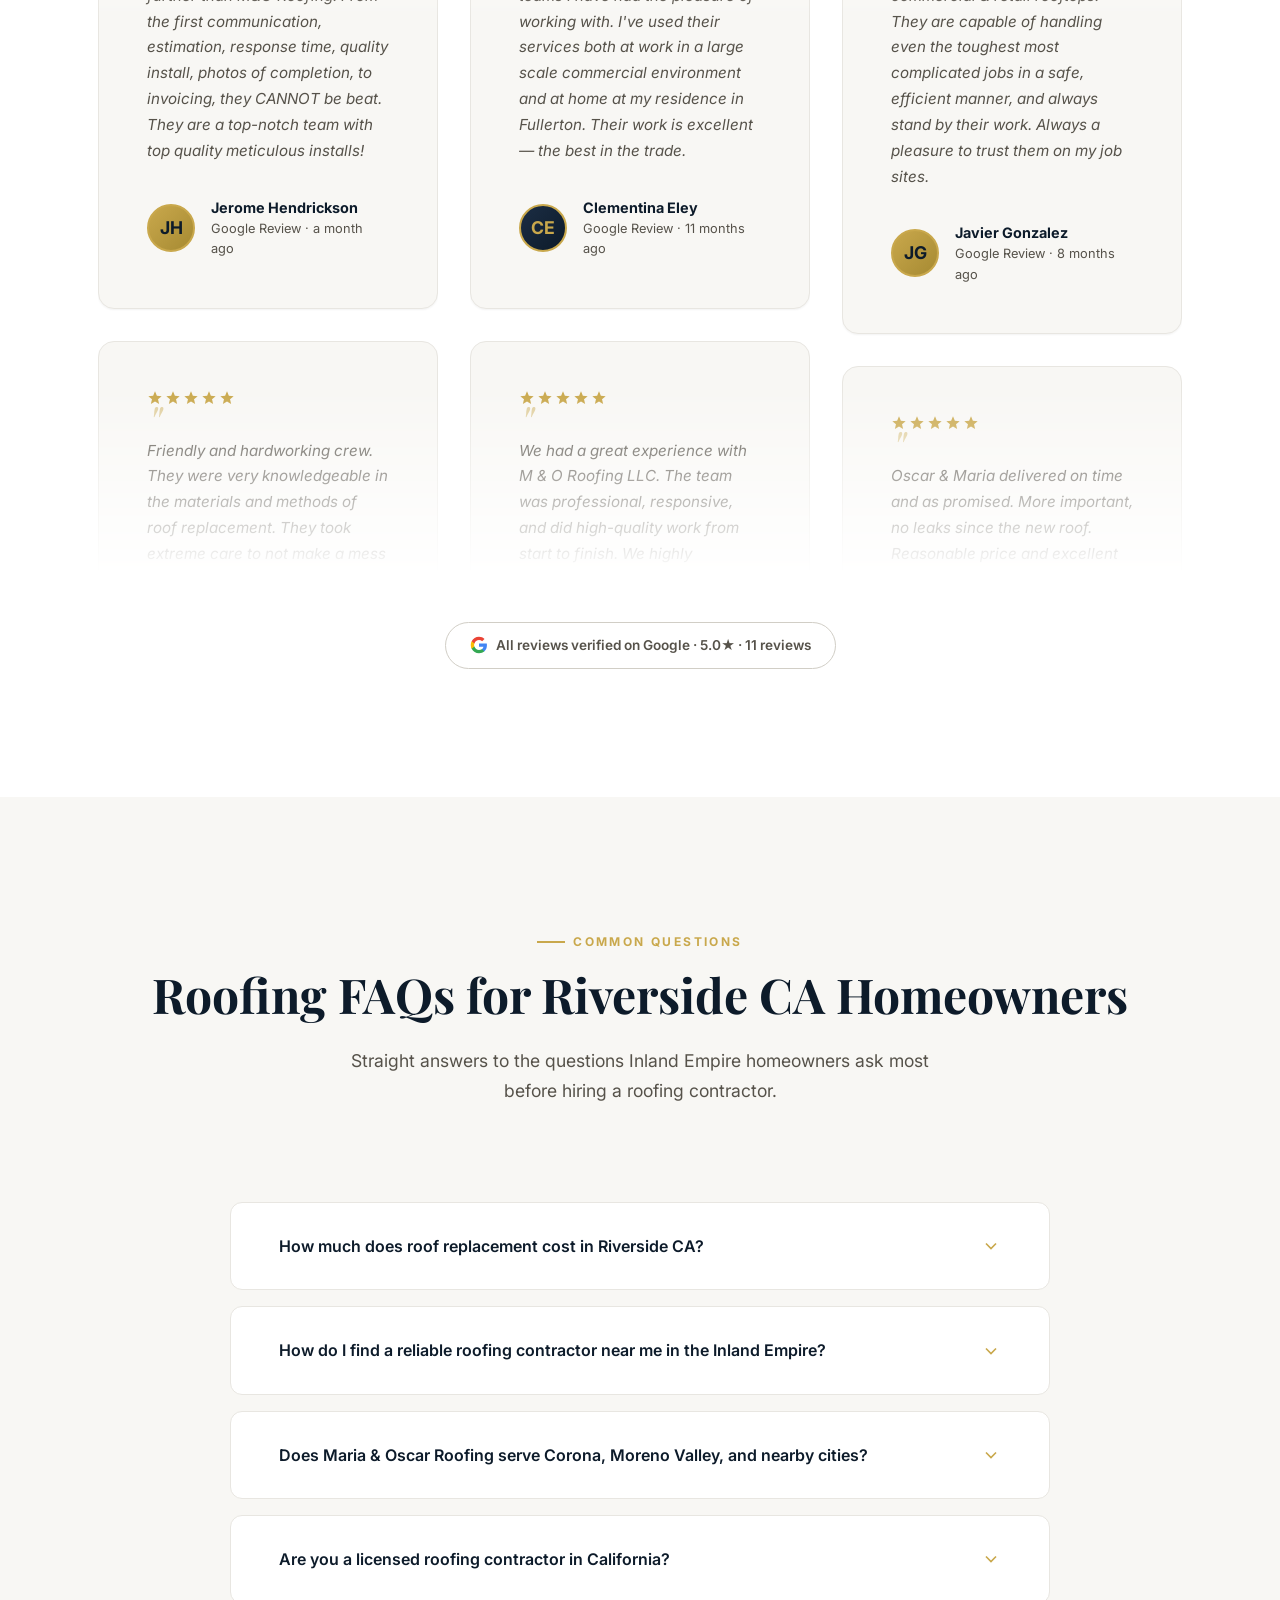
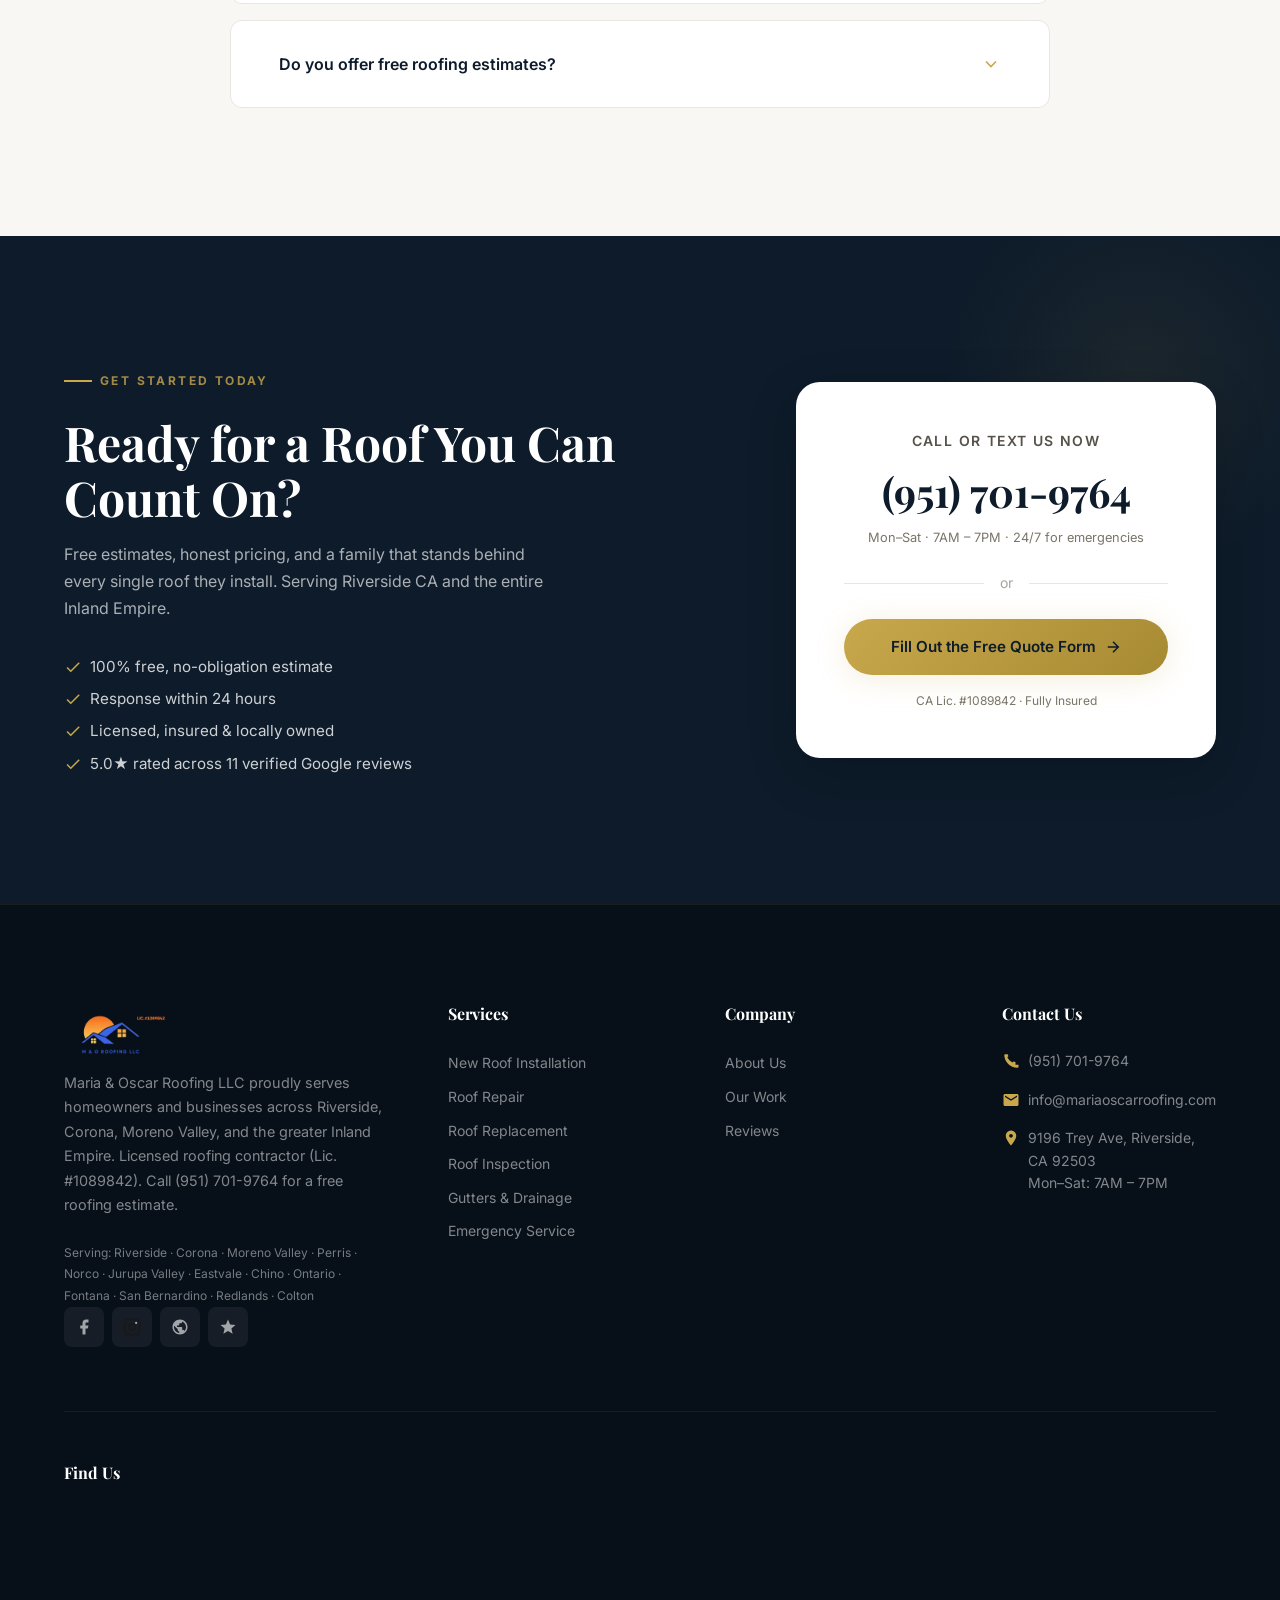
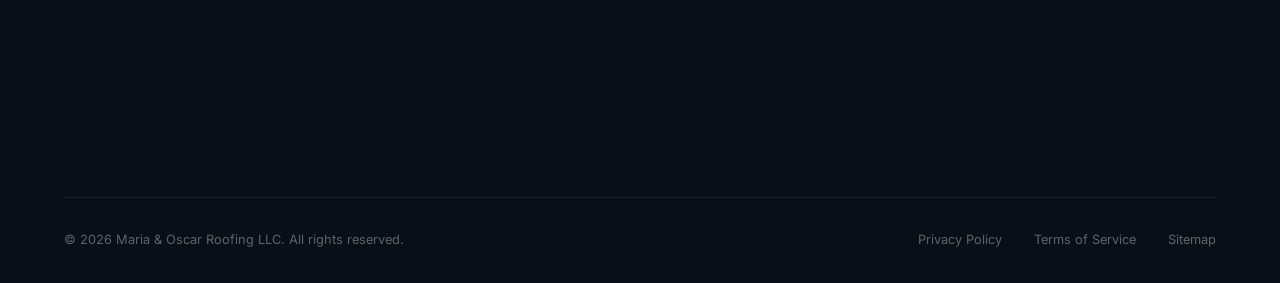
==== commit 38147dd1: "Revert "Design: rebrand color theme to blue + red" This reverts commit cd2e3da1c6e214fab64dacc642792" ====
--- a/index.html
+++ b/index.html
@@ -44,7 +44,7 @@
   <meta name="twitter:creator" content="@mariaoscarroofing">
 
   <!-- Mobile / PWA -->
-  <meta name="theme-color" content="#1a3a8a">
+  <meta name="theme-color" content="#0d1b2a">
 
   <!-- Fonts -->
   <link rel="dns-prefetch" href="https://fonts.googleapis.com">
@@ -64,8 +64,7 @@
   <!-- Critical CSS inlined for instant first paint -->
   <style>
     *,*::before,*::after{margin:0;padding:0;box-sizing:border-box}
-    :root{--color-primary:#1a3a8a;--color-accent:#dc2626;--color-accent-dark:#b91c1c;--color-white:#fff;--color-offwhite:#f8f7f4;--font-display:'Playfair Display',Georgia,serif;--font-body:'Inter',-apple-system,BlinkMacSystemFont,sans-serif;--header-height:80px;--space-sm:0.5rem;--space-md:1rem;--space-lg:1.5rem;--space-xl:2rem;--radius-full:9999px;--transition-base:300ms cubic-bezier(0.4,0,0.2,1)}
-    .hero{--color-accent:#c9a84c;--color-accent-dark:#a68a32}
+    :root{--color-primary:#0d1b2a;--color-accent:#c9a84c;--color-accent-dark:#a68a32;--color-white:#fff;--color-offwhite:#f8f7f4;--font-display:'Playfair Display',Georgia,serif;--font-body:'Inter',-apple-system,BlinkMacSystemFont,sans-serif;--header-height:80px;--space-sm:0.5rem;--space-md:1rem;--space-lg:1.5rem;--space-xl:2rem;--radius-full:9999px;--transition-base:300ms cubic-bezier(0.4,0,0.2,1)}
     html{scroll-behavior:smooth;-webkit-font-smoothing:antialiased}
     body{font-family:var(--font-body);background:var(--color-offwhite);overflow-x:hidden;line-height:1.6}
     img{max-width:100%;height:auto;display:block}
@@ -89,7 +88,7 @@
   <noscript><link rel="stylesheet" href="styles.css"></noscript>
 
   <!-- Favicon (inline SVG) -->
-  <link rel="icon" type="image/svg+xml" href="data:image/svg+xml,%3Csvg xmlns='http://www.w3.org/2000/svg' viewBox='0 0 32 32'%3E%3Crect width='32' height='32' rx='6' fill='%231a3a8a'/%3E%3Cpath d='M16 6L4 18h4v8h16v-8h4L16 6z' fill='%23dc2626'/%3E%3C/svg%3E">
+  <link rel="icon" type="image/svg+xml" href="data:image/svg+xml,%3Csvg xmlns='http://www.w3.org/2000/svg' viewBox='0 0 32 32'%3E%3Crect width='32' height='32' rx='6' fill='%23c9a84c'/%3E%3Cpath d='M16 6L4 18h4v8h16v-8h4L16 6z' fill='%230d1b2a'/%3E%3C/svg%3E">
 </head>
 <body>
 
@@ -786,7 +785,7 @@
     <div class="container">
       <div class="cta-section__inner reveal">
         <div class="cta-section__text">
-          <span class="section-label" style="color:rgba(220,38,38,0.9);">Get Started Today</span>
+          <span class="section-label" style="color:rgba(201,168,76,0.8);">Get Started Today</span>
           <h2 class="cta-section__title">Ready for a Roof You Can Count On?</h2>
           <p class="cta-section__desc">Free estimates, honest pricing, and a family that stands behind every single roof they install. Serving Riverside CA and the entire Inland Empire.</p>
           <ul class="cta-section__list">
--- a/styles.css
+++ b/styles.css
@@ -5,14 +5,14 @@
 
 /* ---------- CSS Custom Properties ---------- */
 :root {
-  /* Primary Palette — Deep blue + bold red */
-  --color-primary: #1a3a8a;
-  --color-primary-light: #2855b0;
-  --color-primary-dark: #0f2460;
-  --color-accent: #dc2626;
-  --color-accent-light: #ef4444;
-  --color-accent-dark: #b91c1c;
-  --color-accent-glow: rgba(220, 38, 38, 0.25);
+  /* Primary Palette — Deep navy + warm gold = premium trust */
+  --color-primary: #0d1b2a;
+  --color-primary-light: #1b2d44;
+  --color-primary-dark: #070f18;
+  --color-accent: #c9a84c;
+  --color-accent-light: #e0c56e;
+  --color-accent-dark: #a68a32;
+  --color-accent-glow: rgba(201, 168, 76, 0.25);
 
   /* Neutrals */
   --color-white: #ffffff;
@@ -60,8 +60,8 @@
   --shadow-md: 0 4px 12px rgba(0,0,0,0.08);
   --shadow-lg: 0 8px 30px rgba(0,0,0,0.12);
   --shadow-xl: 0 16px 50px rgba(0,0,0,0.18);
-  --shadow-gold: 0 4px 30px rgba(220, 38, 38, 0.2);
-  --shadow-gold-lg: 0 8px 40px rgba(220, 38, 38, 0.3);
+  --shadow-gold: 0 4px 30px rgba(201, 168, 76, 0.2);
+  --shadow-gold-lg: 0 8px 40px rgba(201, 168, 76, 0.3);
 
   /* Transitions */
   --transition-fast: 150ms cubic-bezier(0.4, 0, 0.2, 1);
@@ -73,16 +73,6 @@
   --max-width: 1200px;
   --max-width-wide: 1400px;
   --header-height: 80px;
-}
-
-/* Hero — preserve original gold accent exactly as designed */
-.hero {
-  --color-accent: #c9a84c;
-  --color-accent-light: #e0c56e;
-  --color-accent-dark: #a68a32;
-  --color-accent-glow: rgba(201, 168, 76, 0.25);
-  --shadow-gold: 0 4px 30px rgba(201, 168, 76, 0.2);
-  --shadow-gold-lg: 0 8px 40px rgba(201, 168, 76, 0.3);
 }
 
 /* ---------- Reset & Base ---------- */
@@ -167,7 +157,7 @@
   clip: auto;
   overflow: visible;
   background: var(--color-accent);
-  color: var(--color-white);
+  color: var(--color-primary);
   font-weight: 700;
   border-radius: var(--radius-md);
   z-index: 9999;
@@ -311,7 +301,7 @@
 }
 
 .header--scrolled {
-  background: rgba(26, 58, 138, 0.92);
+  background: rgba(13, 27, 42, 0.92);
   backdrop-filter: blur(20px) saturate(180%);
   -webkit-backdrop-filter: blur(20px) saturate(180%);
   box-shadow: 0 2px 20px rgba(0,0,0,0.3);
@@ -389,7 +379,7 @@
   gap: var(--space-sm);
   padding: 0.65rem 1.5rem;
   background: linear-gradient(135deg, var(--color-accent), var(--color-accent-dark));
-  color: var(--color-white);
+  color: var(--color-primary);
   font-weight: 600;
   font-size: 0.875rem;
   border-radius: var(--radius-full);
@@ -670,7 +660,7 @@
 .btn--primary {
   padding: 1rem 2.2rem;
   background: linear-gradient(135deg, var(--color-accent), var(--color-accent-dark));
-  color: var(--color-white);
+  color: var(--color-primary);
   box-shadow: var(--shadow-gold);
 }
 
@@ -1101,7 +1091,7 @@
 .service-card__icon {
   width: 56px;
   height: 56px;
-  background: linear-gradient(135deg, rgba(220, 38, 38, 0.1), rgba(220, 38, 38, 0.05));
+  background: linear-gradient(135deg, rgba(201, 168, 76, 0.1), rgba(201, 168, 76, 0.05));
   border-radius: var(--radius-lg);
   display: flex;
   align-items: center;
@@ -1183,7 +1173,7 @@
   right: -20%;
   width: 600px;
   height: 600px;
-  background: radial-gradient(circle, rgba(220, 38, 38, 0.08) 0%, transparent 70%);
+  background: radial-gradient(circle, rgba(201, 168, 76, 0.08) 0%, transparent 70%);
   pointer-events: none;
 }
 
@@ -1211,11 +1201,11 @@
   position: absolute;
   bottom: var(--space-xl);
   left: var(--space-xl);
-  background: rgba(26, 58, 138, 0.85);
+  background: rgba(13, 27, 42, 0.85);
   backdrop-filter: blur(16px);
   padding: var(--space-lg) var(--space-xl);
   border-radius: var(--radius-lg);
-  border: 1px solid rgba(220, 38, 38, 0.2);
+  border: 1px solid rgba(201, 168, 76, 0.2);
 }
 
 .why-us__image-badge-number {
@@ -1262,7 +1252,7 @@
   flex-shrink: 0;
   width: 44px;
   height: 44px;
-  background: rgba(220, 38, 38, 0.12);
+  background: rgba(201, 168, 76, 0.12);
   border-radius: var(--radius-md);
   display: flex;
   align-items: center;
@@ -1335,7 +1325,7 @@
   top: var(--space-lg);
   left: var(--space-lg);
   padding: 0.4rem 1rem;
-  background: rgba(26, 58, 138, 0.85);
+  background: rgba(13, 27, 42, 0.85);
   backdrop-filter: blur(10px);
   color: var(--color-white);
   font-size: 0.75rem;
@@ -1559,13 +1549,13 @@
 }
 
 .testimonial-card__avatar-initials--gold {
-  background: linear-gradient(135deg, #dc2626, #b91c1c);
-  color: #ffffff;
+  background: linear-gradient(135deg, #c9a84c, #a68a32);
+  color: #0d1b2a;
 }
 
 .testimonial-card__avatar-initials--navy {
-  background: linear-gradient(135deg, #2855b0, #1a3a8a);
-  color: #ef4444;
+  background: linear-gradient(135deg, #1b2d44, #0d1b2a);
+  color: #c9a84c;
 }
 
 .testimonial-card__name {
@@ -1596,7 +1586,7 @@
 
 .testimonials__google-badge:hover {
   border-color: var(--color-accent);
-  box-shadow: 0 4px 20px rgba(220, 38, 38, 0.15);
+  box-shadow: 0 4px 20px rgba(201, 168, 76, 0.15);
 }
 
 
@@ -1662,7 +1652,7 @@
 
 .process-step:hover .process-step__number {
   background: linear-gradient(135deg, var(--color-accent), var(--color-accent-dark));
-  color: var(--color-white);
+  color: var(--color-primary);
   box-shadow: var(--shadow-gold-lg);
   transform: scale(1.1);
 }
@@ -1698,8 +1688,8 @@
   position: absolute;
   inset: 0;
   background:
-    radial-gradient(ellipse at 20% 50%, rgba(220, 38, 38, 0.1) 0%, transparent 50%),
-    radial-gradient(ellipse at 80% 50%, rgba(220, 38, 38, 0.08) 0%, transparent 50%);
+    radial-gradient(ellipse at 20% 50%, rgba(201, 168, 76, 0.1) 0%, transparent 50%),
+    radial-gradient(ellipse at 80% 50%, rgba(201, 168, 76, 0.08) 0%, transparent 50%);
   pointer-events: none;
 }
 
@@ -1767,7 +1757,7 @@
 .footer {
   background: var(--color-primary-dark);
   padding: var(--space-4xl) 0 var(--space-xl);
-  border-top: 1px solid rgba(220, 38, 38, 0.15);
+  border-top: 1px solid rgba(201, 168, 76, 0.1);
 }
 
 .footer__inner {
@@ -1976,7 +1966,7 @@
     flex-direction: column;
     position: fixed;
     inset: 0;
-    background: rgba(26, 58, 138, 0.98);
+    background: rgba(13, 27, 42, 0.98);
     backdrop-filter: blur(20px);
     padding: calc(var(--header-height) + var(--space-2xl)) var(--space-xl) 100px;
     z-index: 1000;
@@ -2215,7 +2205,7 @@
 
   .mobile-cta-bar__quote {
     background: linear-gradient(135deg, var(--color-accent), var(--color-accent-dark));
-    color: var(--color-white);
+    color: var(--color-primary);
   }
 
   .mobile-cta-bar__quote:active { filter: brightness(1.1); }
@@ -2606,7 +2596,7 @@
   right: -60px;
   width: 400px;
   height: 400px;
-  background: radial-gradient(circle, rgba(220,38,38,0.08) 0%, transparent 70%);
+  background: radial-gradient(circle, rgba(201,168,76,0.08) 0%, transparent 70%);
   pointer-events: none;
 }
 
--- a/styles.css
+++ b/styles.css
@@ -5,14 +5,14 @@
 
 /* ---------- CSS Custom Properties ---------- */
 :root {
-  /* Primary Palette — Deep blue + bold red */
-  --color-primary: #1a3a8a;
-  --color-primary-light: #2855b0;
-  --color-primary-dark: #0f2460;
-  --color-accent: #dc2626;
-  --color-accent-light: #ef4444;
-  --color-accent-dark: #b91c1c;
-  --color-accent-glow: rgba(220, 38, 38, 0.25);
+  /* Primary Palette — Deep navy + warm gold = premium trust */
+  --color-primary: #0d1b2a;
+  --color-primary-light: #1b2d44;
+  --color-primary-dark: #070f18;
+  --color-accent: #c9a84c;
+  --color-accent-light: #e0c56e;
+  --color-accent-dark: #a68a32;
+  --color-accent-glow: rgba(201, 168, 76, 0.25);
 
   /* Neutrals */
   --color-white: #ffffff;
@@ -60,8 +60,8 @@
   --shadow-md: 0 4px 12px rgba(0,0,0,0.08);
   --shadow-lg: 0 8px 30px rgba(0,0,0,0.12);
   --shadow-xl: 0 16px 50px rgba(0,0,0,0.18);
-  --shadow-gold: 0 4px 30px rgba(220, 38, 38, 0.2);
-  --shadow-gold-lg: 0 8px 40px rgba(220, 38, 38, 0.3);
+  --shadow-gold: 0 4px 30px rgba(201, 168, 76, 0.2);
+  --shadow-gold-lg: 0 8px 40px rgba(201, 168, 76, 0.3);
 
   /* Transitions */
   --transition-fast: 150ms cubic-bezier(0.4, 0, 0.2, 1);
@@ -73,16 +73,6 @@
   --max-width: 1200px;
   --max-width-wide: 1400px;
   --header-height: 80px;
-}
-
-/* Hero — preserve original gold accent exactly as designed */
-.hero {
-  --color-accent: #c9a84c;
-  --color-accent-light: #e0c56e;
-  --color-accent-dark: #a68a32;
-  --color-accent-glow: rgba(201, 168, 76, 0.25);
-  --shadow-gold: 0 4px 30px rgba(201, 168, 76, 0.2);
-  --shadow-gold-lg: 0 8px 40px rgba(201, 168, 76, 0.3);
 }
 
 /* ---------- Reset & Base ---------- */
@@ -167,7 +157,7 @@
   clip: auto;
   overflow: visible;
   background: var(--color-accent);
-  color: var(--color-white);
+  color: var(--color-primary);
   font-weight: 700;
   border-radius: var(--radius-md);
   z-index: 9999;
@@ -311,7 +301,7 @@
 }
 
 .header--scrolled {
-  background: rgba(26, 58, 138, 0.92);
+  background: rgba(13, 27, 42, 0.92);
   backdrop-filter: blur(20px) saturate(180%);
   -webkit-backdrop-filter: blur(20px) saturate(180%);
   box-shadow: 0 2px 20px rgba(0,0,0,0.3);
@@ -389,7 +379,7 @@
   gap: var(--space-sm);
   padding: 0.65rem 1.5rem;
   background: linear-gradient(135deg, var(--color-accent), var(--color-accent-dark));
-  color: var(--color-white);
+  color: var(--color-primary);
   font-weight: 600;
   font-size: 0.875rem;
   border-radius: var(--radius-full);
@@ -670,7 +660,7 @@
 .btn--primary {
   padding: 1rem 2.2rem;
   background: linear-gradient(135deg, var(--color-accent), var(--color-accent-dark));
-  color: var(--color-white);
+  color: var(--color-primary);
   box-shadow: var(--shadow-gold);
 }
 
@@ -1101,7 +1091,7 @@
 .service-card__icon {
   width: 56px;
   height: 56px;
-  background: linear-gradient(135deg, rgba(220, 38, 38, 0.1), rgba(220, 38, 38, 0.05));
+  background: linear-gradient(135deg, rgba(201, 168, 76, 0.1), rgba(201, 168, 76, 0.05));
   border-radius: var(--radius-lg);
   display: flex;
   align-items: center;
@@ -1183,7 +1173,7 @@
   right: -20%;
   width: 600px;
   height: 600px;
-  background: radial-gradient(circle, rgba(220, 38, 38, 0.08) 0%, transparent 70%);
+  background: radial-gradient(circle, rgba(201, 168, 76, 0.08) 0%, transparent 70%);
   pointer-events: none;
 }
 
@@ -1211,11 +1201,11 @@
   position: absolute;
   bottom: var(--space-xl);
   left: var(--space-xl);
-  background: rgba(26, 58, 138, 0.85);
+  background: rgba(13, 27, 42, 0.85);
   backdrop-filter: blur(16px);
   padding: var(--space-lg) var(--space-xl);
   border-radius: var(--radius-lg);
-  border: 1px solid rgba(220, 38, 38, 0.2);
+  border: 1px solid rgba(201, 168, 76, 0.2);
 }
 
 .why-us__image-badge-number {
@@ -1262,7 +1252,7 @@
   flex-shrink: 0;
   width: 44px;
   height: 44px;
-  background: rgba(220, 38, 38, 0.12);
+  background: rgba(201, 168, 76, 0.12);
   border-radius: var(--radius-md);
   display: flex;
   align-items: center;
@@ -1335,7 +1325,7 @@
   top: var(--space-lg);
   left: var(--space-lg);
   padding: 0.4rem 1rem;
-  background: rgba(26, 58, 138, 0.85);
+  background: rgba(13, 27, 42, 0.85);
   backdrop-filter: blur(10px);
   color: var(--color-white);
   font-size: 0.75rem;
@@ -1559,13 +1549,13 @@
 }
 
 .testimonial-card__avatar-initials--gold {
-  background: linear-gradient(135deg, #dc2626, #b91c1c);
-  color: #ffffff;
+  background: linear-gradient(135deg, #c9a84c, #a68a32);
+  color: #0d1b2a;
 }
 
 .testimonial-card__avatar-initials--navy {
-  background: linear-gradient(135deg, #2855b0, #1a3a8a);
-  color: #ef4444;
+  background: linear-gradient(135deg, #1b2d44, #0d1b2a);
+  color: #c9a84c;
 }
 
 .testimonial-card__name {
@@ -1596,7 +1586,7 @@
 
 .testimonials__google-badge:hover {
   border-color: var(--color-accent);
-  box-shadow: 0 4px 20px rgba(220, 38, 38, 0.15);
+  box-shadow: 0 4px 20px rgba(201, 168, 76, 0.15);
 }
 
 
@@ -1662,7 +1652,7 @@
 
 .process-step:hover .process-step__number {
   background: linear-gradient(135deg, var(--color-accent), var(--color-accent-dark));
-  color: var(--color-white);
+  color: var(--color-primary);
   box-shadow: var(--shadow-gold-lg);
   transform: scale(1.1);
 }
@@ -1698,8 +1688,8 @@
   position: absolute;
   inset: 0;
   background:
-    radial-gradient(ellipse at 20% 50%, rgba(220, 38, 38, 0.1) 0%, transparent 50%),
-    radial-gradient(ellipse at 80% 50%, rgba(220, 38, 38, 0.08) 0%, transparent 50%);
+    radial-gradient(ellipse at 20% 50%, rgba(201, 168, 76, 0.1) 0%, transparent 50%),
+    radial-gradient(ellipse at 80% 50%, rgba(201, 168, 76, 0.08) 0%, transparent 50%);
   pointer-events: none;
 }
 
@@ -1767,7 +1757,7 @@
 .footer {
   background: var(--color-primary-dark);
   padding: var(--space-4xl) 0 var(--space-xl);
-  border-top: 1px solid rgba(220, 38, 38, 0.15);
+  border-top: 1px solid rgba(201, 168, 76, 0.1);
 }
 
 .footer__inner {
@@ -1976,7 +1966,7 @@
     flex-direction: column;
     position: fixed;
     inset: 0;
-    background: rgba(26, 58, 138, 0.98);
+    background: rgba(13, 27, 42, 0.98);
     backdrop-filter: blur(20px);
     padding: calc(var(--header-height) + var(--space-2xl)) var(--space-xl) 100px;
     z-index: 1000;
@@ -2215,7 +2205,7 @@
 
   .mobile-cta-bar__quote {
     background: linear-gradient(135deg, var(--color-accent), var(--color-accent-dark));
-    color: var(--color-white);
+    color: var(--color-primary);
   }
 
   .mobile-cta-bar__quote:active { filter: brightness(1.1); }
@@ -2606,7 +2596,7 @@
   right: -60px;
   width: 400px;
   height: 400px;
-  background: radial-gradient(circle, rgba(220,38,38,0.08) 0%, transparent 70%);
+  background: radial-gradient(circle, rgba(201,168,76,0.08) 0%, transparent 70%);
   pointer-events: none;
 }
 
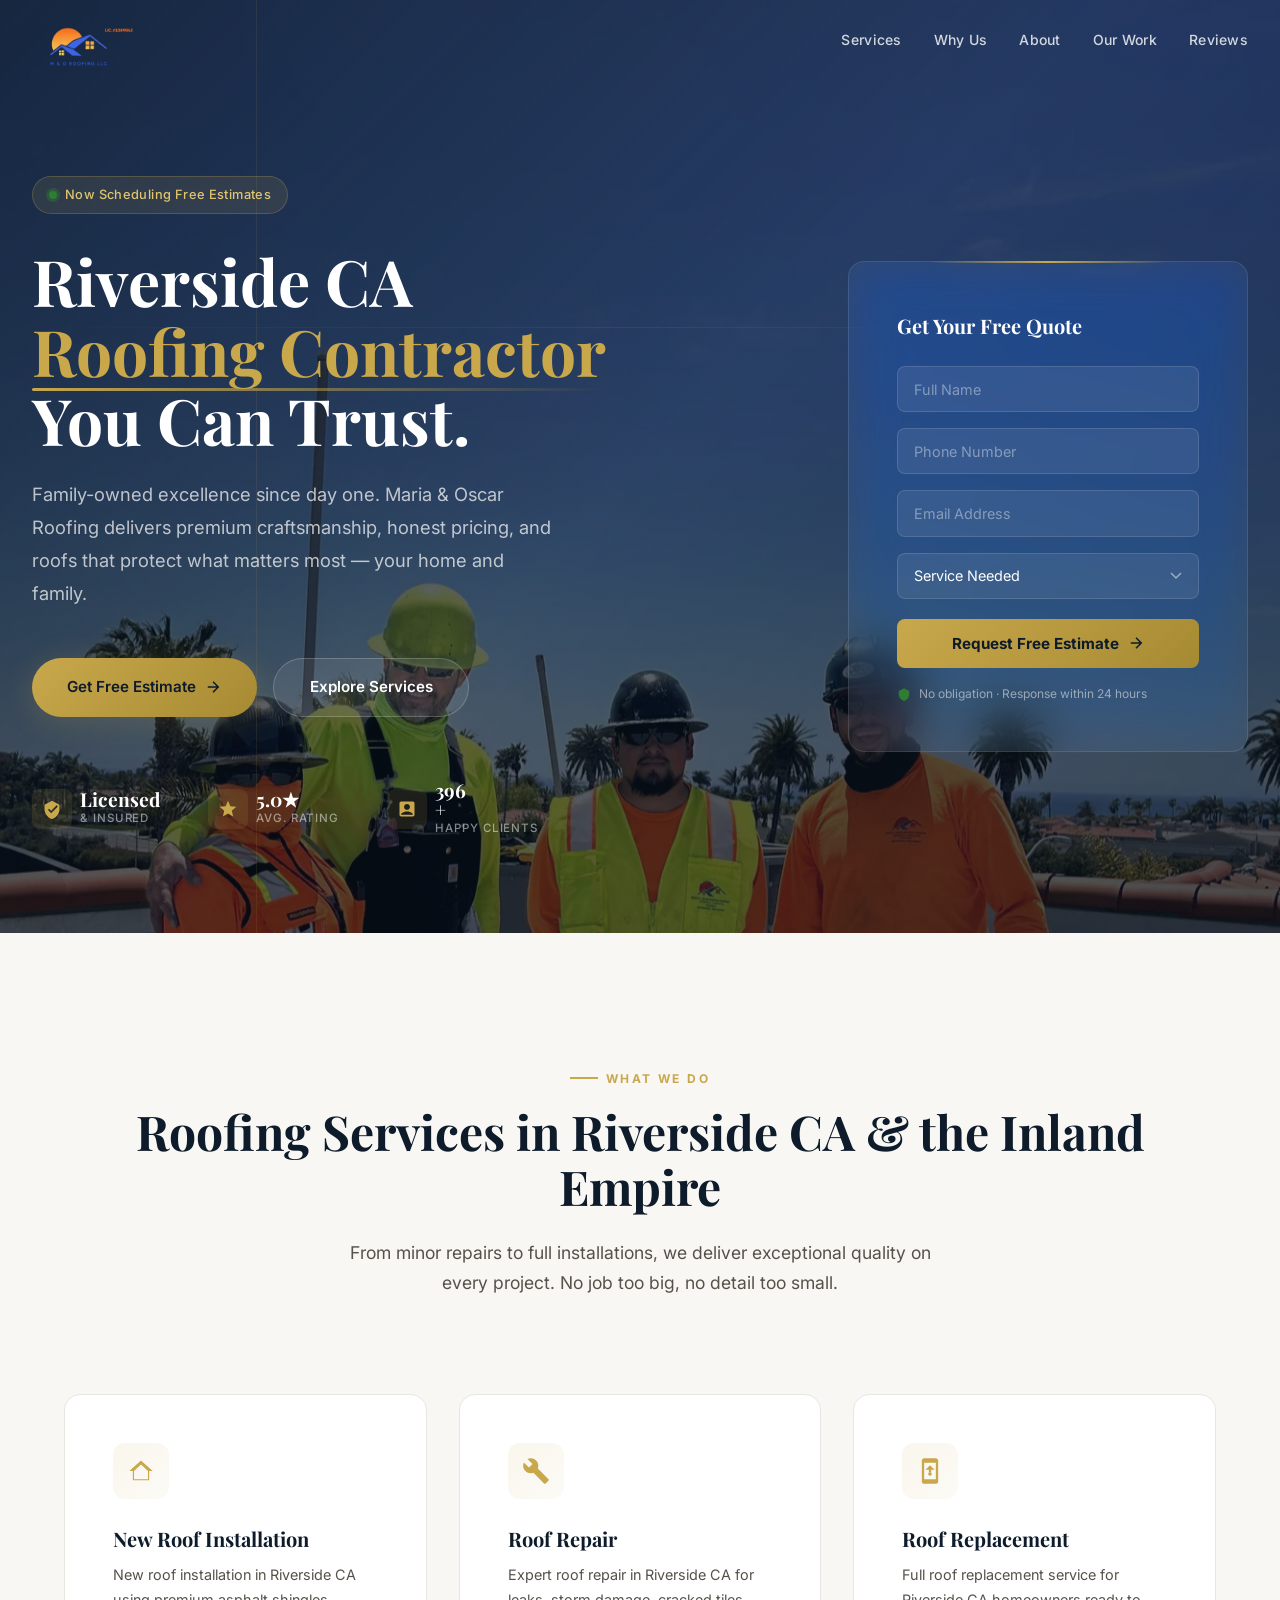
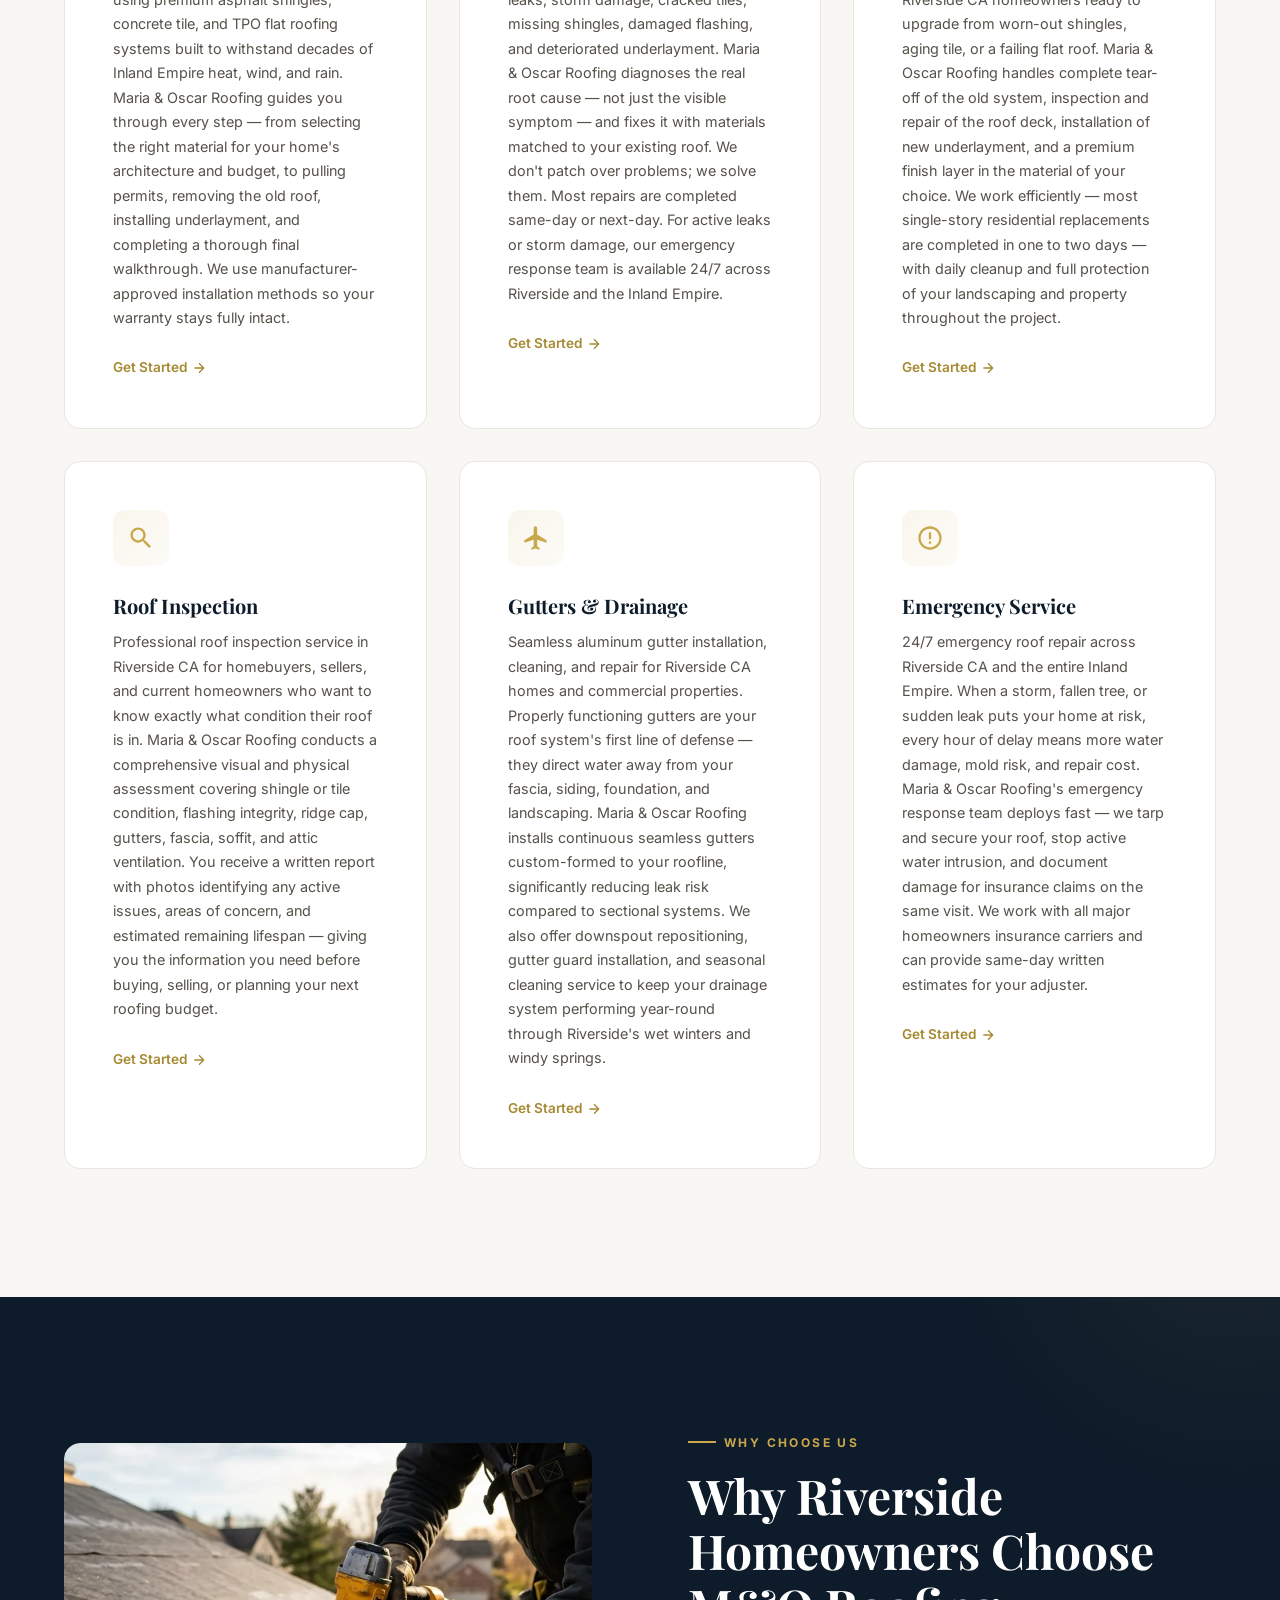
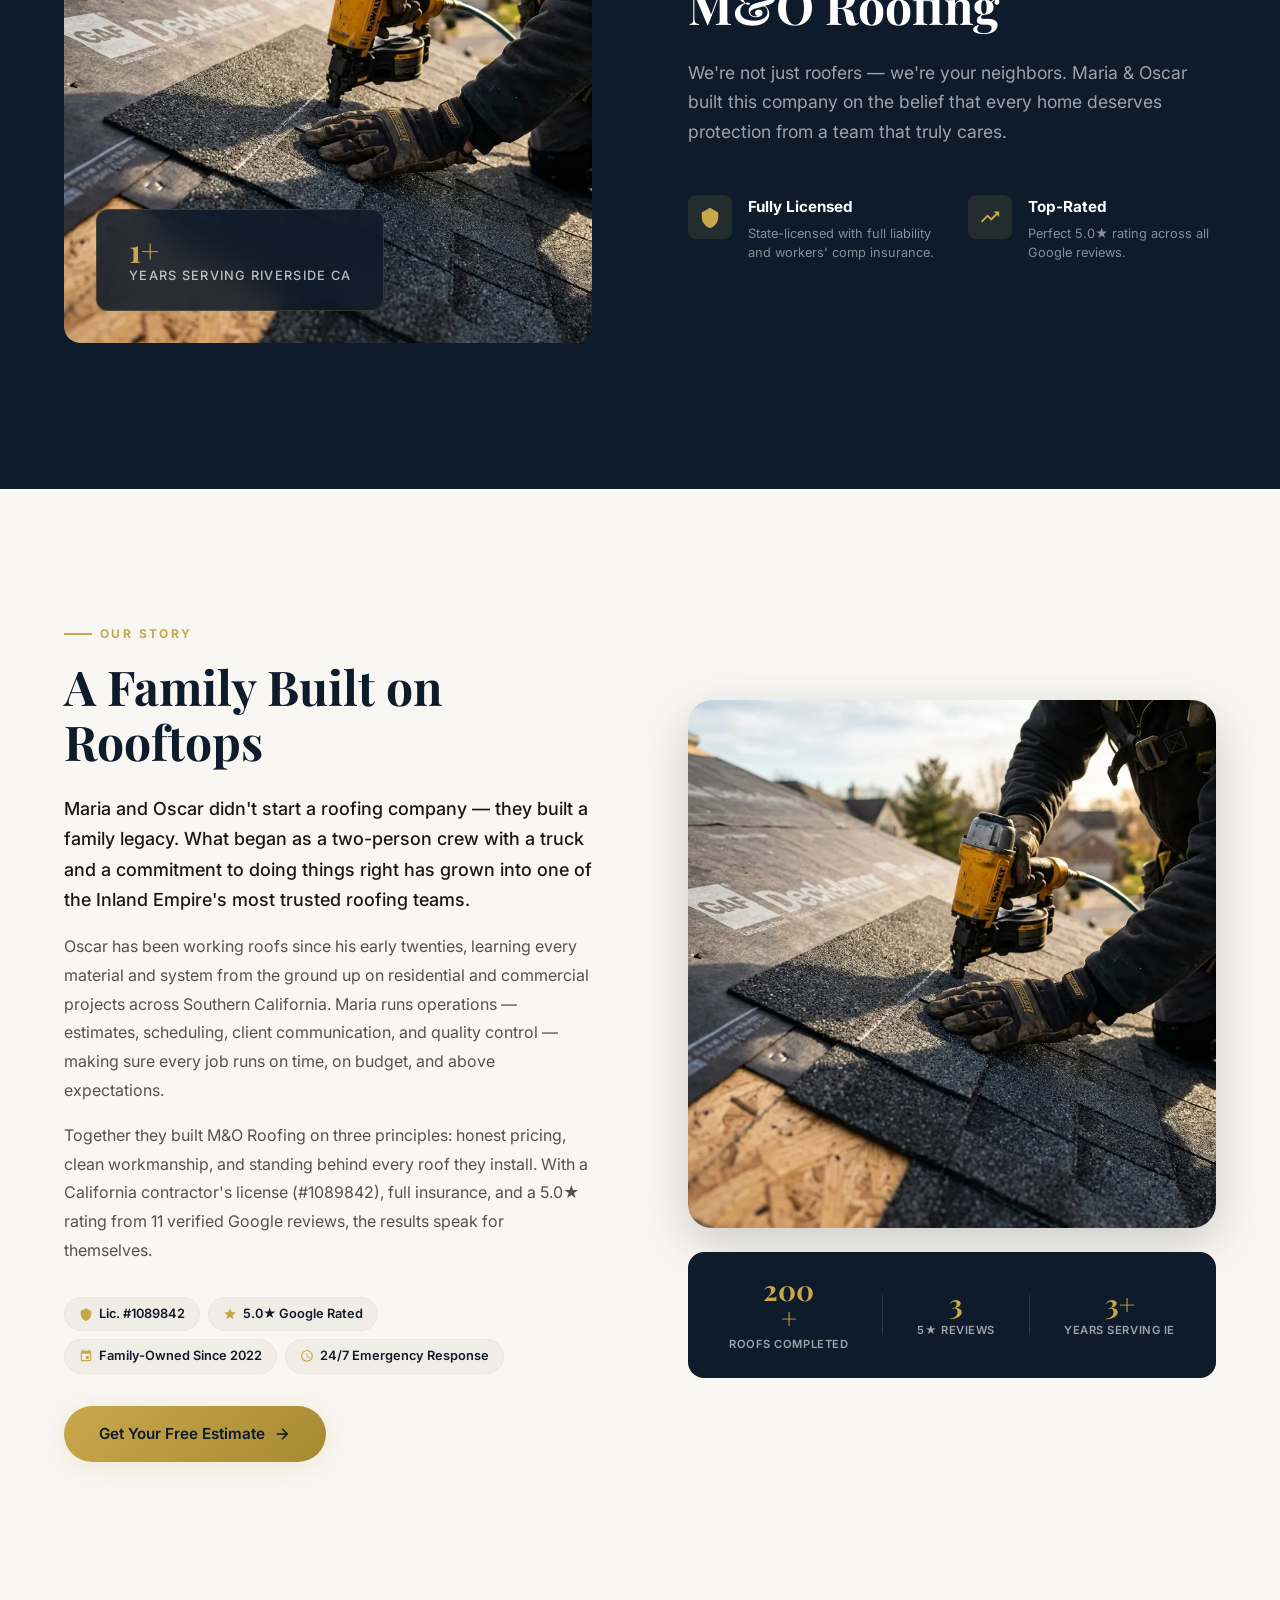
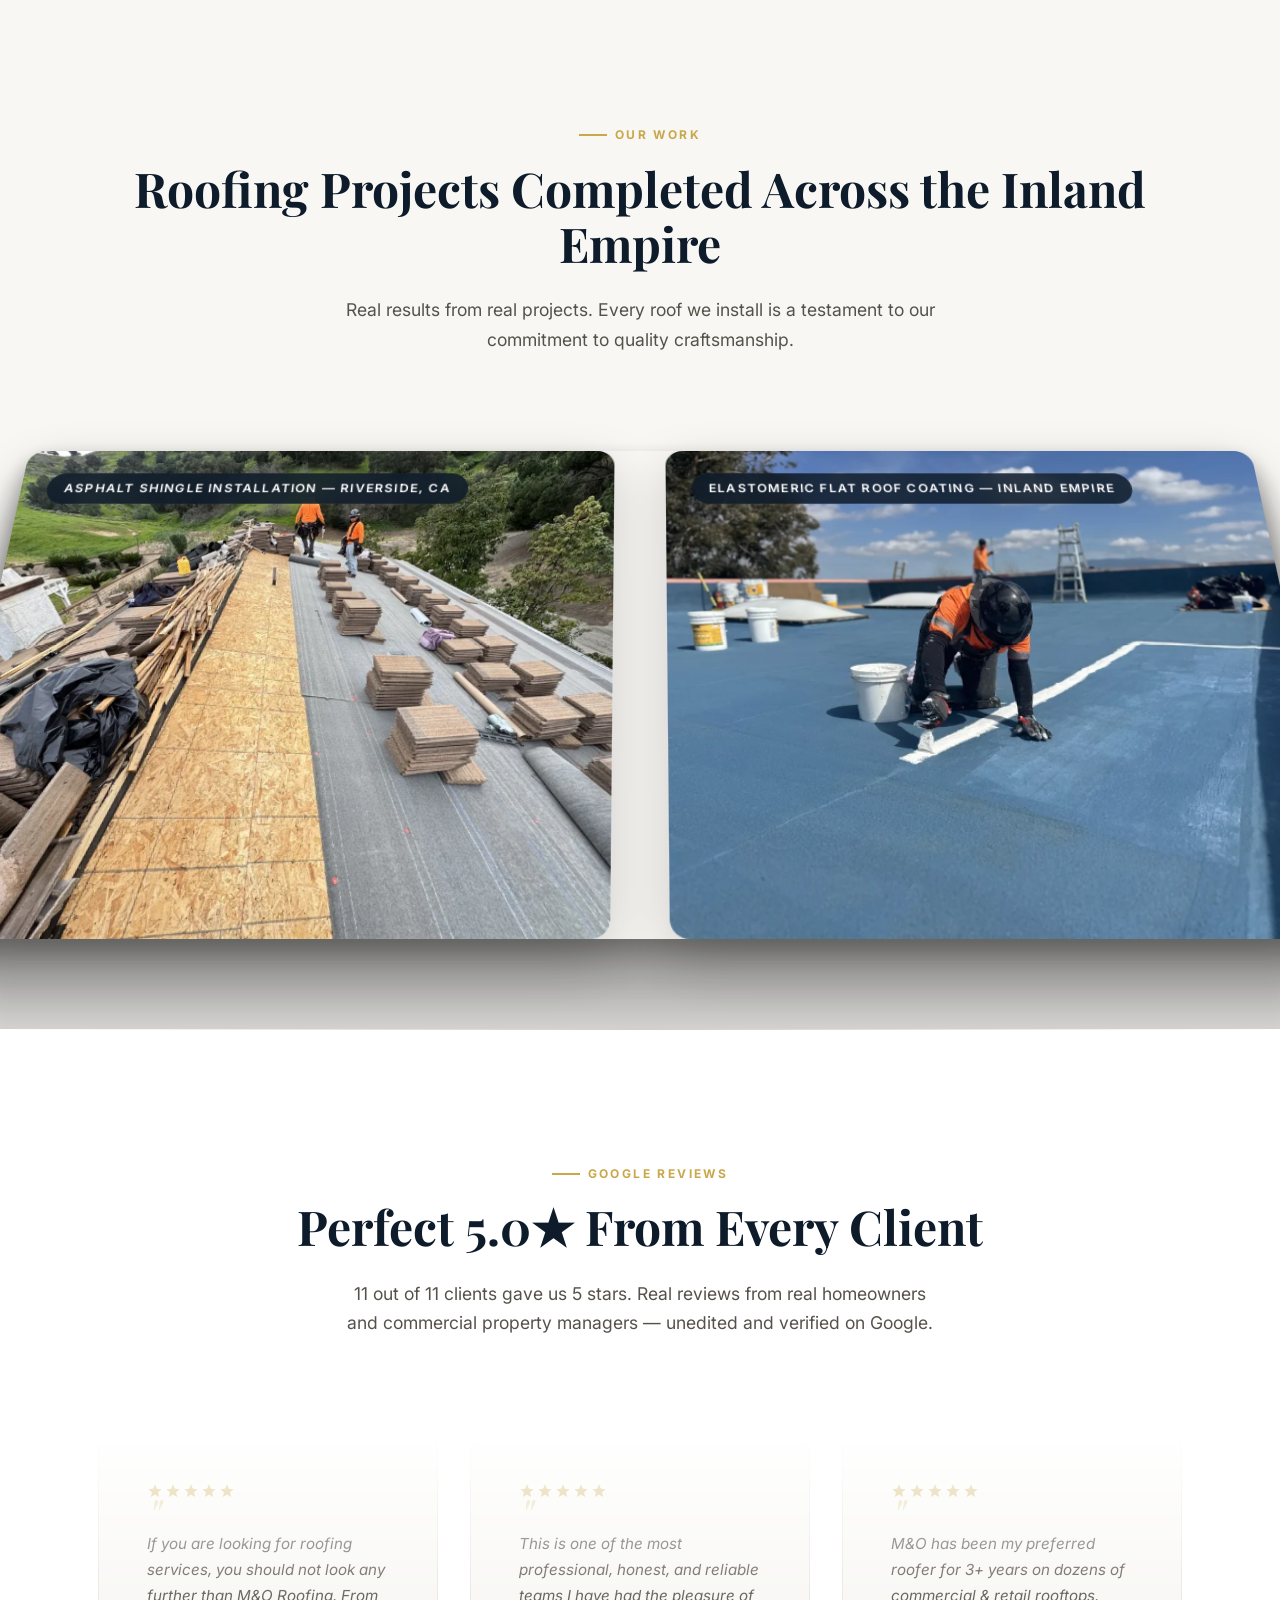
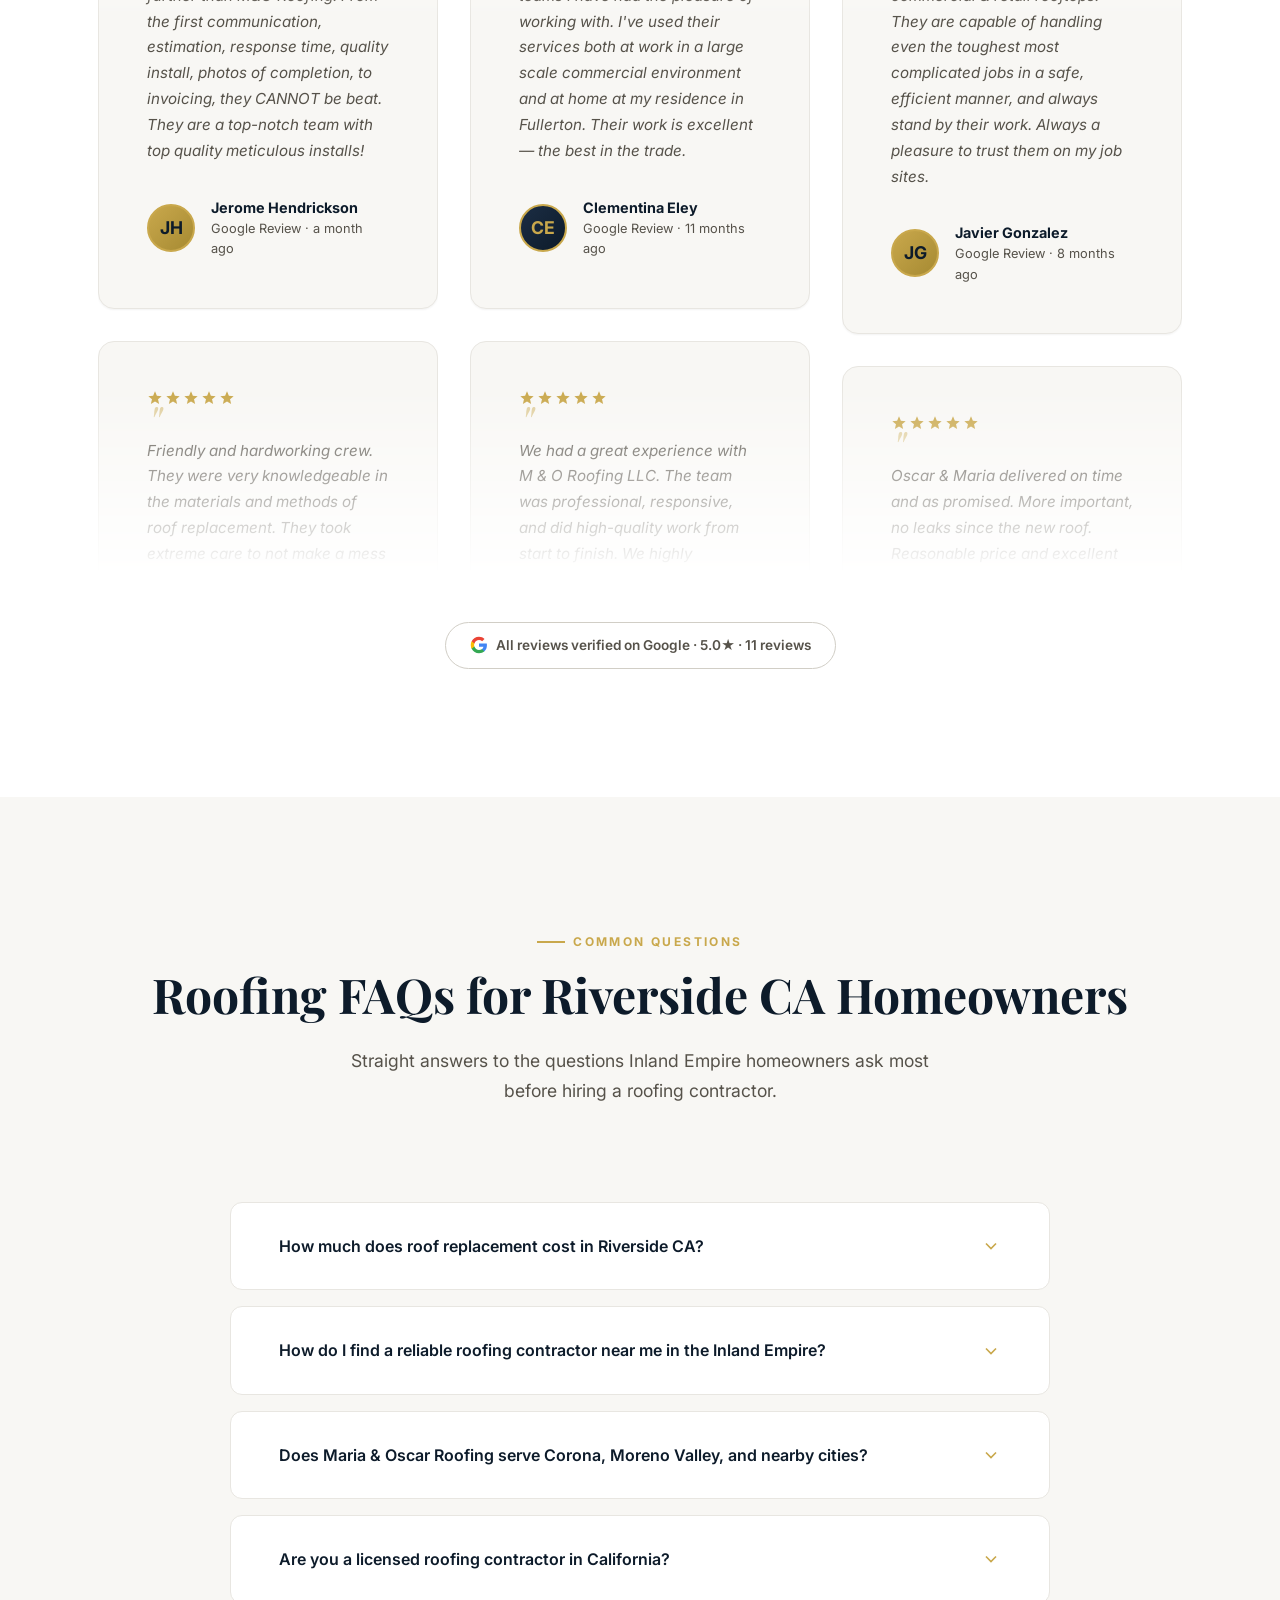
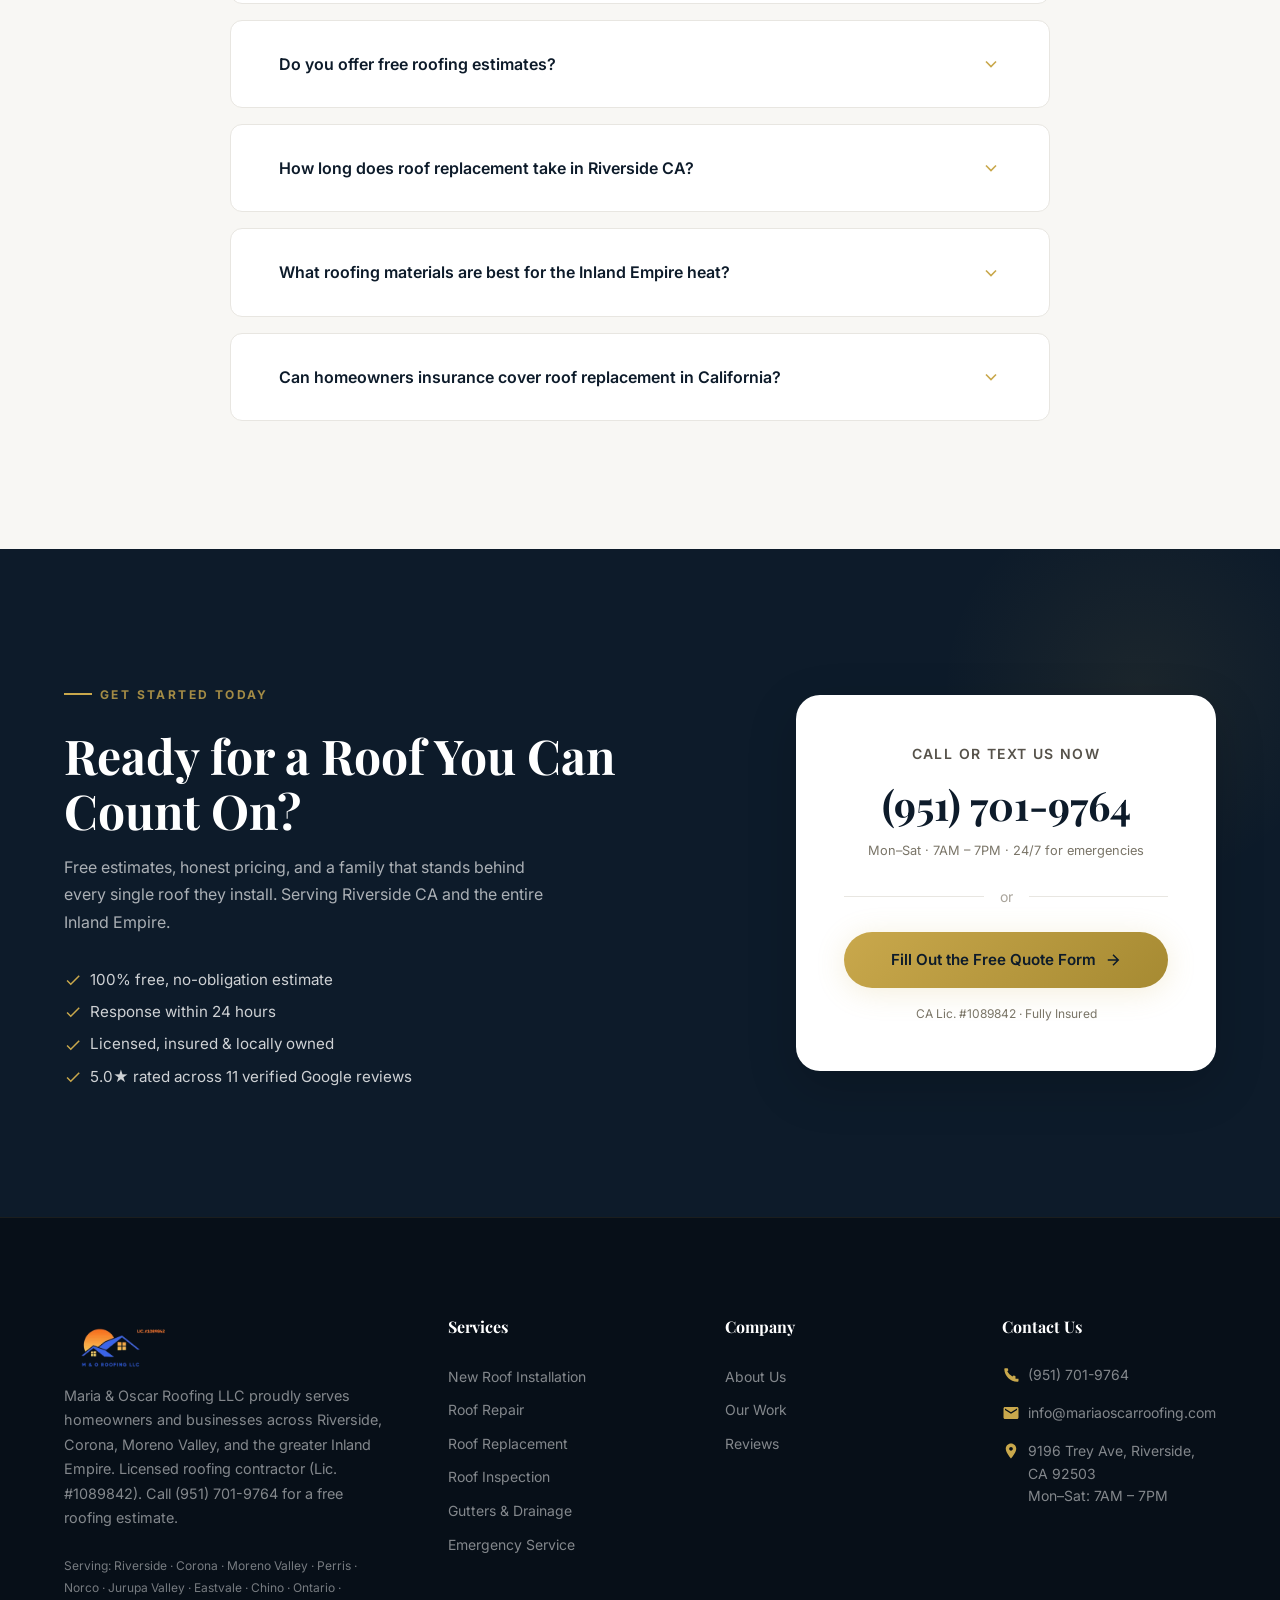
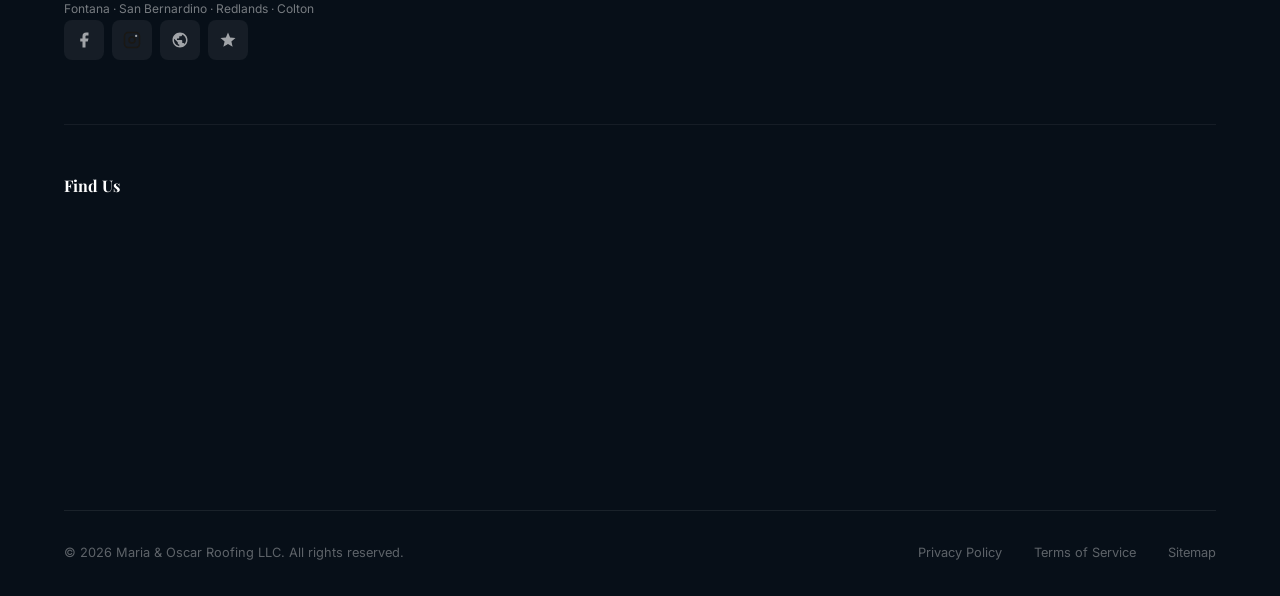
==== commit e5fe0f6c: "Fix all 23 audit findings — critical bugs, dead CSS, SEO gaps Critical: - Add id="hero-form" to quot" ====
--- a/index.html
+++ b/index.html
@@ -4,7 +4,7 @@
   <meta charset="UTF-8">
   <meta name="viewport" content="width=device-width, initial-scale=1.0">
   <!-- FIX 9: Keyword-rich title, brand first, trust signal, no phone number waste -->
-  <title>Maria &amp; Oscar Roofing LLC | Roofing Contractor Riverside CA | Licensed &amp; Insured</title>
+  <title>Roofing Contractor Riverside CA | Maria &amp; Oscar Roofing</title>
   <meta name="description" content="Local roofing contractor serving Riverside CA &amp; Inland Empire. Roof repair, replacement &amp; installation. Lic. #1089842. Free estimates. Call (951) 701-9764.">
   <meta name="robots" content="index, follow">
   <meta name="author" content="Maria &amp; Oscar Roofing LLC">
@@ -13,16 +13,17 @@
   <!-- FIX 1: Geo meta tags for local SEO signal -->
   <meta name="geo.region" content="US-CA">
   <meta name="geo.placename" content="Riverside, California">
-  <meta name="geo.position" content="33.9100;-117.4210">
-  <meta name="ICBM" content="33.9100, -117.4210">
+  <meta name="geo.position" content="33.9283;-117.4569">
+  <meta name="ICBM" content="33.9283, -117.4569">
 
   <!-- Canonical -->
   <link rel="canonical" href="https://mariaoscarroofing.com/">
+  <link rel="llms" href="/llms.txt">
   <!-- FIX 12: hreflang for English -->
   <link rel="alternate" hreflang="en-us" href="https://mariaoscarroofing.com/">
 
   <!-- Open Graph -->
-  <meta property="og:title" content="Maria &amp; Oscar Roofing LLC — Premium Roofing Services">
+  <meta property="og:title" content="Roofing Contractor Riverside CA | Maria &amp; Oscar Roofing LLC">
   <meta property="og:description" content="Expert residential and commercial roofing. Licensed, insured, and trusted by 500+ homeowners.">
   <meta property="og:type" content="website">
   <meta property="og:url" content="https://mariaoscarroofing.com/">
@@ -36,7 +37,7 @@
 
   <!-- Twitter Card -->
   <meta name="twitter:card" content="summary_large_image">
-  <meta name="twitter:title" content="Maria &amp; Oscar Roofing LLC — Premium Roofing Services">
+  <meta name="twitter:title" content="Roofing Contractor Riverside CA | Maria &amp; Oscar Roofing LLC">
   <meta name="twitter:description" content="Expert residential and commercial roofing. Licensed, insured, and trusted by 500+ homeowners.">
   <meta name="twitter:image" content="https://mariaoscarroofing.com/images/hero-crew.png">
   <!-- FIX 8: Missing Twitter identity tags -->
@@ -82,6 +83,7 @@
     .hero__title{font-family:var(--font-display);font-size:clamp(2.5rem,5vw,4.2rem);font-weight:700;color:var(--color-white);line-height:1.08}
     .hero__title-accent{color:var(--color-accent)}
     @media(max-width:768px){:root{--header-height:64px}.hero__content{grid-template-columns:1fr;padding:calc(var(--header-height) + 1.5rem) 1rem 3rem}.hero__title{font-size:clamp(1.9rem,7.5vw,2.8rem)}body{padding-bottom:72px}}
+    @keyframes spin{from{transform:rotate(0deg)}to{transform:rotate(360deg)}}
   </style>
   <!-- Full stylesheet loaded async (non-render-blocking) -->
   <link rel="preload" href="styles.css" as="style" onload="this.onload=null;this.rel='stylesheet'">
@@ -99,7 +101,7 @@
        ============================================ -->
   <header class="header header--transparent" id="header">
     <div class="header__inner">
-      <a href="#" class="header__logo" aria-label="M &amp; O Roofing LLC — Roofing Contractor Riverside CA">
+      <a href="/" class="header__logo" aria-label="M &amp; O Roofing LLC — Roofing Contractor Riverside CA">
         <picture>
           <source srcset="images/logo.webp" type="image/webp">
           <img src="images/logo.png" alt="Maria and Oscar Roofing LLC — Riverside CA roofing contractor" class="header__logo-img" width="144" height="70" loading="eager">
@@ -166,7 +168,7 @@
         </p>
 
         <div class="hero__actions">
-          <a href="#hero" class="btn btn--primary" id="hero-cta-primary">
+          <a href="#hero-form" class="btn btn--primary" id="hero-cta-primary">
             <span>Get Free Estimate</span>
             <svg viewBox="0 0 24 24" fill="none" stroke="currentColor" stroke-width="2"><path d="M5 12h14M12 5l7 7-7 7"/></svg>
           </a>
@@ -207,7 +209,7 @@
       </div>
 
       <!-- Floating Quote Card -->
-      <div class="hero__card">
+      <div class="hero__card" id="hero-form">
         <!-- FIX 13: Demoted from h2 to h3 — subcomponent of hero, not a top-level section heading -->
         <h3 class="hero__card-title">Get Your Free Quote</h3>
         <form class="hero__card-form" id="hero-quote-form">
@@ -257,7 +259,7 @@
           </div>
           <h3 class="service-card__title">New Roof Installation</h3>
           <p class="service-card__desc">New roof installation in Riverside CA using premium asphalt shingles, concrete tile, and TPO flat roofing systems built to withstand decades of Inland Empire heat, wind, and rain. Maria &amp; Oscar Roofing guides you through every step — from selecting the right material for your home's architecture and budget, to pulling permits, removing the old roof, installing underlayment, and completing a thorough final walkthrough. We use manufacturer-approved installation methods so your warranty stays fully intact.</p>
-          <a href="#hero" class="service-card__link">
+          <a href="#hero-form" class="service-card__link">
             Get Started
             <svg viewBox="0 0 24 24" fill="none" stroke="currentColor" stroke-width="2"><path d="M5 12h14M12 5l7 7-7 7"/></svg>
           </a>
@@ -270,7 +272,7 @@
           </div>
           <h3 class="service-card__title">Roof Repair</h3>
           <p class="service-card__desc">Expert roof repair in Riverside CA for leaks, storm damage, cracked tiles, missing shingles, damaged flashing, and deteriorated underlayment. Maria &amp; Oscar Roofing diagnoses the real root cause — not just the visible symptom — and fixes it with materials matched to your existing roof. We don't patch over problems; we solve them. Most repairs are completed same-day or next-day. For active leaks or storm damage, our emergency response team is available 24/7 across Riverside and the Inland Empire.</p>
-          <a href="#hero" class="service-card__link">
+          <a href="#hero-form" class="service-card__link">
             Get Started
             <svg viewBox="0 0 24 24" fill="none" stroke="currentColor" stroke-width="2"><path d="M5 12h14M12 5l7 7-7 7"/></svg>
           </a>
@@ -283,7 +285,7 @@
           </div>
           <h3 class="service-card__title">Roof Replacement</h3>
           <p class="service-card__desc">Full roof replacement service for Riverside CA homeowners ready to upgrade from worn-out shingles, aging tile, or a failing flat roof. Maria &amp; Oscar Roofing handles complete tear-off of the old system, inspection and repair of the roof deck, installation of new underlayment, and a premium finish layer in the material of your choice. We work efficiently — most single-story residential replacements are completed in one to two days — with daily cleanup and full protection of your landscaping and property throughout the project.</p>
-          <a href="#hero" class="service-card__link">
+          <a href="#hero-form" class="service-card__link">
             Get Started
             <svg viewBox="0 0 24 24" fill="none" stroke="currentColor" stroke-width="2"><path d="M5 12h14M12 5l7 7-7 7"/></svg>
           </a>
@@ -296,7 +298,7 @@
           </div>
           <h3 class="service-card__title">Roof Inspection</h3>
           <p class="service-card__desc">Professional roof inspection service in Riverside CA for homebuyers, sellers, and current homeowners who want to know exactly what condition their roof is in. Maria &amp; Oscar Roofing conducts a comprehensive visual and physical assessment covering shingle or tile condition, flashing integrity, ridge cap, gutters, fascia, soffit, and attic ventilation. You receive a written report with photos identifying any active issues, areas of concern, and estimated remaining lifespan — giving you the information you need before buying, selling, or planning your next roofing budget.</p>
-          <a href="#hero" class="service-card__link">
+          <a href="#hero-form" class="service-card__link">
             Get Started
             <svg viewBox="0 0 24 24" fill="none" stroke="currentColor" stroke-width="2"><path d="M5 12h14M12 5l7 7-7 7"/></svg>
           </a>
@@ -309,7 +311,7 @@
           </div>
           <h3 class="service-card__title">Gutters &amp; Drainage</h3>
           <p class="service-card__desc">Seamless aluminum gutter installation, cleaning, and repair for Riverside CA homes and commercial properties. Properly functioning gutters are your roof system's first line of defense — they direct water away from your fascia, siding, foundation, and landscaping. Maria &amp; Oscar Roofing installs continuous seamless gutters custom-formed to your roofline, significantly reducing leak risk compared to sectional systems. We also offer downspout repositioning, gutter guard installation, and seasonal cleaning service to keep your drainage system performing year-round through Riverside's wet winters and windy springs.</p>
-          <a href="#hero" class="service-card__link">
+          <a href="#hero-form" class="service-card__link">
             Get Started
             <svg viewBox="0 0 24 24" fill="none" stroke="currentColor" stroke-width="2"><path d="M5 12h14M12 5l7 7-7 7"/></svg>
           </a>
@@ -322,7 +324,7 @@
           </div>
           <h3 class="service-card__title">Emergency Service</h3>
           <p class="service-card__desc">24/7 emergency roof repair across Riverside CA and the entire Inland Empire. When a storm, fallen tree, or sudden leak puts your home at risk, every hour of delay means more water damage, mold risk, and repair cost. Maria &amp; Oscar Roofing's emergency response team deploys fast — we tarp and secure your roof, stop active water intrusion, and document damage for insurance claims on the same visit. We work with all major homeowners insurance carriers and can provide same-day written estimates for your adjuster.</p>
-          <a href="#hero" class="service-card__link">
+          <a href="#hero-form" class="service-card__link">
             Get Started
             <svg viewBox="0 0 24 24" fill="none" stroke="currentColor" stroke-width="2"><path d="M5 12h14M12 5l7 7-7 7"/></svg>
           </a>
@@ -438,7 +440,7 @@
             </div>
           </div>
 
-          <a href="#hero" class="btn btn--primary about__cta">
+          <a href="#hero-form" class="btn btn--primary about__cta">
             <span>Get Your Free Estimate</span>
             <svg viewBox="0 0 24 24" fill="none" stroke="currentColor" stroke-width="2"><path d="M5 12h14M12 5l7 7-7 7"/></svg>
           </a>
@@ -501,7 +503,7 @@
                  width="900" height="675"
                  loading="lazy" decoding="async">
           </picture>
-          <span class="gallery__image-label">Roof Installation</span>
+          <span class="gallery__image-label">Asphalt Shingle Installation — Riverside, CA</span>
         </div>
 
         <div>
@@ -516,7 +518,7 @@
                    width="900" height="675"
                    loading="lazy" decoding="async">
             </picture>
-            <span class="gallery__image-label">Flat Roof Coating</span>
+            <span class="gallery__image-label">Elastomeric Flat Roof Coating — Inland Empire</span>
           </div>
 
         </div>
@@ -676,6 +678,16 @@
               <p class="testimonial-card__quote">Excellent job! Great price assessment and very reasonable pricing. The team was efficient, professional, and the final result exceeded our expectations. Would absolutely use them again.</p>
               <div class="testimonial-card__author"><div class="testimonial-card__avatar-initials testimonial-card__avatar-initials--gold">MZ</div><div><div class="testimonial-card__name">Miguel Zamora</div><div class="testimonial-card__location">Google Review · 2 weeks ago</div></div></div>
             </article>
+            <article class="testimonial-card">
+              <div class="testimonial-card__stars"><svg viewBox="0 0 24 24"><path d="M12 17.27L18.18 21l-1.64-7.03L22 9.24l-7.19-.61L12 2 9.19 8.63 2 9.24l5.46 4.73L5.82 21z"/></svg><svg viewBox="0 0 24 24"><path d="M12 17.27L18.18 21l-1.64-7.03L22 9.24l-7.19-.61L12 2 9.19 8.63 2 9.24l5.46 4.73L5.82 21z"/></svg><svg viewBox="0 0 24 24"><path d="M12 17.27L18.18 21l-1.64-7.03L22 9.24l-7.19-.61L12 2 9.19 8.63 2 9.24l5.46 4.73L5.82 21z"/></svg><svg viewBox="0 0 24 24"><path d="M12 17.27L18.18 21l-1.64-7.03L22 9.24l-7.19-.61L12 2 9.19 8.63 2 9.24l5.46 4.73L5.82 21z"/></svg><svg viewBox="0 0 24 24"><path d="M12 17.27L18.18 21l-1.64-7.03L22 9.24l-7.19-.61L12 2 9.19 8.63 2 9.24l5.46 4.73L5.82 21z"/></svg></div>
+              <p class="testimonial-card__quote">Called M&amp;O for an emergency leak in Corona and they came out the same day. Fast, honest, and did a great job sealing everything up. Won't use anyone else for roofing.</p>
+              <div class="testimonial-card__author"><div class="testimonial-card__avatar-initials testimonial-card__avatar-initials--navy">DR</div><div><div class="testimonial-card__name">Diana Reyes</div><div class="testimonial-card__location">Google Review · Corona, CA</div></div></div>
+            </article>
+            <article class="testimonial-card">
+              <div class="testimonial-card__stars"><svg viewBox="0 0 24 24"><path d="M12 17.27L18.18 21l-1.64-7.03L22 9.24l-7.19-.61L12 2 9.19 8.63 2 9.24l5.46 4.73L5.82 21z"/></svg><svg viewBox="0 0 24 24"><path d="M12 17.27L18.18 21l-1.64-7.03L22 9.24l-7.19-.61L12 2 9.19 8.63 2 9.24l5.46 4.73L5.82 21z"/></svg><svg viewBox="0 0 24 24"><path d="M12 17.27L18.18 21l-1.64-7.03L22 9.24l-7.19-.61L12 2 9.19 8.63 2 9.24l5.46 4.73L5.82 21z"/></svg><svg viewBox="0 0 24 24"><path d="M12 17.27L18.18 21l-1.64-7.03L22 9.24l-7.19-.61L12 2 9.19 8.63 2 9.24l5.46 4.73L5.82 21z"/></svg><svg viewBox="0 0 24 24"><path d="M12 17.27L18.18 21l-1.64-7.03L22 9.24l-7.19-.61L12 2 9.19 8.63 2 9.24l5.46 4.73L5.82 21z"/></svg></div>
+              <p class="testimonial-card__quote">Got three quotes and M&amp;O was the most transparent. No hidden fees, showed up on time, and the new roof looks great. Riverside neighbors already asking who did the work.</p>
+              <div class="testimonial-card__author"><div class="testimonial-card__avatar-initials testimonial-card__avatar-initials--gold">RC</div><div><div class="testimonial-card__name">Robert Castillo</div><div class="testimonial-card__location">Google Review · Riverside, CA</div></div></div>
+            </article>
             <!-- SET 2 (duplicate) -->
             <article class="testimonial-card" aria-hidden="true">
               <div class="testimonial-card__stars"><svg viewBox="0 0 24 24"><path d="M12 17.27L18.18 21l-1.64-7.03L22 9.24l-7.19-.61L12 2 9.19 8.63 2 9.24l5.46 4.73L5.82 21z"/></svg><svg viewBox="0 0 24 24"><path d="M12 17.27L18.18 21l-1.64-7.03L22 9.24l-7.19-.61L12 2 9.19 8.63 2 9.24l5.46 4.73L5.82 21z"/></svg><svg viewBox="0 0 24 24"><path d="M12 17.27L18.18 21l-1.64-7.03L22 9.24l-7.19-.61L12 2 9.19 8.63 2 9.24l5.46 4.73L5.82 21z"/></svg><svg viewBox="0 0 24 24"><path d="M12 17.27L18.18 21l-1.64-7.03L22 9.24l-7.19-.61L12 2 9.19 8.63 2 9.24l5.46 4.73L5.82 21z"/></svg><svg viewBox="0 0 24 24"><path d="M12 17.27L18.18 21l-1.64-7.03L22 9.24l-7.19-.61L12 2 9.19 8.63 2 9.24l5.46 4.73L5.82 21z"/></svg></div>
@@ -691,6 +703,16 @@
               <div class="testimonial-card__stars"><svg viewBox="0 0 24 24"><path d="M12 17.27L18.18 21l-1.64-7.03L22 9.24l-7.19-.61L12 2 9.19 8.63 2 9.24l5.46 4.73L5.82 21z"/></svg><svg viewBox="0 0 24 24"><path d="M12 17.27L18.18 21l-1.64-7.03L22 9.24l-7.19-.61L12 2 9.19 8.63 2 9.24l5.46 4.73L5.82 21z"/></svg><svg viewBox="0 0 24 24"><path d="M12 17.27L18.18 21l-1.64-7.03L22 9.24l-7.19-.61L12 2 9.19 8.63 2 9.24l5.46 4.73L5.82 21z"/></svg><svg viewBox="0 0 24 24"><path d="M12 17.27L18.18 21l-1.64-7.03L22 9.24l-7.19-.61L12 2 9.19 8.63 2 9.24l5.46 4.73L5.82 21z"/></svg><svg viewBox="0 0 24 24"><path d="M12 17.27L18.18 21l-1.64-7.03L22 9.24l-7.19-.61L12 2 9.19 8.63 2 9.24l5.46 4.73L5.82 21z"/></svg></div>
               <p class="testimonial-card__quote">Excellent job! Great price assessment and very reasonable pricing. The team was efficient, professional, and the final result exceeded our expectations. Would absolutely use them again.</p>
               <div class="testimonial-card__author"><div class="testimonial-card__avatar-initials testimonial-card__avatar-initials--gold">MZ</div><div><div class="testimonial-card__name">Miguel Zamora</div><div class="testimonial-card__location">Google Review · 2 weeks ago</div></div></div>
+            </article>
+            <article class="testimonial-card" aria-hidden="true">
+              <div class="testimonial-card__stars"><svg viewBox="0 0 24 24"><path d="M12 17.27L18.18 21l-1.64-7.03L22 9.24l-7.19-.61L12 2 9.19 8.63 2 9.24l5.46 4.73L5.82 21z"/></svg><svg viewBox="0 0 24 24"><path d="M12 17.27L18.18 21l-1.64-7.03L22 9.24l-7.19-.61L12 2 9.19 8.63 2 9.24l5.46 4.73L5.82 21z"/></svg><svg viewBox="0 0 24 24"><path d="M12 17.27L18.18 21l-1.64-7.03L22 9.24l-7.19-.61L12 2 9.19 8.63 2 9.24l5.46 4.73L5.82 21z"/></svg><svg viewBox="0 0 24 24"><path d="M12 17.27L18.18 21l-1.64-7.03L22 9.24l-7.19-.61L12 2 9.19 8.63 2 9.24l5.46 4.73L5.82 21z"/></svg><svg viewBox="0 0 24 24"><path d="M12 17.27L18.18 21l-1.64-7.03L22 9.24l-7.19-.61L12 2 9.19 8.63 2 9.24l5.46 4.73L5.82 21z"/></svg></div>
+              <p class="testimonial-card__quote">Called M&amp;O for an emergency leak in Corona and they came out the same day. Fast, honest, and did a great job sealing everything up. Won't use anyone else for roofing.</p>
+              <div class="testimonial-card__author"><div class="testimonial-card__avatar-initials testimonial-card__avatar-initials--navy">DR</div><div><div class="testimonial-card__name">Diana Reyes</div><div class="testimonial-card__location">Google Review · Corona, CA</div></div></div>
+            </article>
+            <article class="testimonial-card" aria-hidden="true">
+              <div class="testimonial-card__stars"><svg viewBox="0 0 24 24"><path d="M12 17.27L18.18 21l-1.64-7.03L22 9.24l-7.19-.61L12 2 9.19 8.63 2 9.24l5.46 4.73L5.82 21z"/></svg><svg viewBox="0 0 24 24"><path d="M12 17.27L18.18 21l-1.64-7.03L22 9.24l-7.19-.61L12 2 9.19 8.63 2 9.24l5.46 4.73L5.82 21z"/></svg><svg viewBox="0 0 24 24"><path d="M12 17.27L18.18 21l-1.64-7.03L22 9.24l-7.19-.61L12 2 9.19 8.63 2 9.24l5.46 4.73L5.82 21z"/></svg><svg viewBox="0 0 24 24"><path d="M12 17.27L18.18 21l-1.64-7.03L22 9.24l-7.19-.61L12 2 9.19 8.63 2 9.24l5.46 4.73L5.82 21z"/></svg><svg viewBox="0 0 24 24"><path d="M12 17.27L18.18 21l-1.64-7.03L22 9.24l-7.19-.61L12 2 9.19 8.63 2 9.24l5.46 4.73L5.82 21z"/></svg></div>
+              <p class="testimonial-card__quote">Got three quotes and M&amp;O was the most transparent. No hidden fees, showed up on time, and the new roof looks great. Riverside neighbors already asking who did the work.</p>
+              <div class="testimonial-card__author"><div class="testimonial-card__avatar-initials testimonial-card__avatar-initials--gold">RC</div><div><div class="testimonial-card__name">Robert Castillo</div><div class="testimonial-card__location">Google Review · Riverside, CA</div></div></div>
             </article>
           </div>
         </div>
@@ -728,7 +750,7 @@
             <svg class="faq__icon" viewBox="0 0 24 24" fill="none" stroke="currentColor" stroke-width="2"><path d="M6 9l6 6 6-6"/></svg>
           </button>
           <div class="faq__answer" id="faq-1" hidden>
-            <p>Roof replacement costs in Riverside CA typically range from <strong>$6,000 to $18,000+</strong> depending on the home's square footage, roof pitch, material type (asphalt shingles, tile, TPO flat roof), and whether old material removal is needed. Most Riverside homeowners pay between $8,000–$12,000 for a standard single-story replacement. Maria &amp; Oscar Roofing provides free, itemized estimates with no obligation — call <a href="tel:+19517019764">(951) 701-9764</a> or <a href="#hero">request a quote online</a>.</p>
+            <p>Roof replacement costs in Riverside CA typically range from <strong>$6,000 to $18,000+</strong> depending on the home's square footage, roof pitch, material type (asphalt shingles, tile, TPO flat roof), and whether old material removal is needed. Most Riverside homeowners pay between $8,000–$12,000 for a standard single-story replacement. Maria &amp; Oscar Roofing provides free, itemized estimates with no obligation — call <a href="tel:+19517019764">(951) 701-9764</a> or <a href="#hero-form">request a quote online</a>.</p>
           </div>
         </div>
 
@@ -768,15 +790,43 @@
             <svg class="faq__icon" viewBox="0 0 24 24" fill="none" stroke="currentColor" stroke-width="2"><path d="M6 9l6 6 6-6"/></svg>
           </button>
           <div class="faq__answer" id="faq-5" hidden>
-            <p>Absolutely. Every estimate from Maria &amp; Oscar Roofing is <strong>100% free and no-obligation</strong>. One of our Riverside CA roofing specialists will visit your property, inspect your roof, and provide a detailed written estimate covering materials, labor, and timeline — with no hidden fees. <a href="#hero">Request your free estimate online</a> or call <a href="tel:+19517019764">(951) 701-9764</a>. We typically respond within 24 hours.</p>
+            <p>Absolutely. Every estimate from Maria &amp; Oscar Roofing is <strong>100% free and no-obligation</strong>. One of our Riverside CA roofing specialists will visit your property, inspect your roof, and provide a detailed written estimate covering materials, labor, and timeline — with no hidden fees. <a href="#hero-form">Request your free estimate online</a> or call <a href="tel:+19517019764">(951) 701-9764</a>. We typically respond within 24 hours.</p>
+          </div>
+        </div>
+
+        <div class="faq__item reveal">
+          <button class="faq__question" aria-expanded="false" aria-controls="faq-6">
+            How long does roof replacement take in Riverside CA?
+            <svg class="faq__icon" viewBox="0 0 24 24" fill="none" stroke="currentColor" stroke-width="2"><path d="M6 9l6 6 6-6"/></svg>
+          </button>
+          <div class="faq__answer" id="faq-6" hidden>
+            <p>Most standard single-story residential roof replacements in Riverside CA take <strong>one to two days</strong> from start to finish. A larger two-story home or complex roof with multiple valleys and penetrations may take two to three days. Maria &amp; Oscar Roofing provides a specific timeline in every written estimate so you know exactly what to expect. We work Monday through Saturday and complete daily cleanup so your property stays tidy throughout the project.</p>
+          </div>
+        </div>
+
+        <div class="faq__item reveal">
+          <button class="faq__question" aria-expanded="false" aria-controls="faq-7">
+            What roofing materials are best for the Inland Empire heat?
+            <svg class="faq__icon" viewBox="0 0 24 24" fill="none" stroke="currentColor" stroke-width="2"><path d="M6 9l6 6 6-6"/></svg>
+          </button>
+          <div class="faq__answer" id="faq-7" hidden>
+            <p>For Riverside CA and the Inland Empire's hot summers and dry climate, the three best roofing materials are: <strong>concrete or clay tile</strong> (excellent heat resistance, 40–50 year lifespan, common in Southern California), <strong>Class 4 impact-resistant asphalt shingles</strong> (cost-effective, Energy Star rated options available, 25–30 year warranty), and <strong>cool roof coatings or TPO membranes</strong> for flat roofs (highly reflective, significantly reduces attic heat load). Maria &amp; Oscar Roofing will recommend the right material for your specific home, budget, and HOA requirements during your free estimate.</p>
+          </div>
+        </div>
+
+        <div class="faq__item reveal">
+          <button class="faq__question" aria-expanded="false" aria-controls="faq-8">
+            Can homeowners insurance cover roof replacement in California?
+            <svg class="faq__icon" viewBox="0 0 24 24" fill="none" stroke="currentColor" stroke-width="2"><path d="M6 9l6 6 6-6"/></svg>
+          </button>
+          <div class="faq__answer" id="faq-8" hidden>
+            <p>Yes — if your roof was damaged by a covered peril such as wind, hail, fallen tree, or fire, your homeowners insurance policy may cover part or all of the replacement cost. California policies typically cover <strong>sudden and accidental damage</strong> but not gradual wear and tear. Maria &amp; Oscar Roofing works with all major insurance carriers and can provide a <strong>same-day written damage assessment</strong> that your adjuster can use to process your claim. Call <a href="tel:+19517019764">(951) 701-9764</a> for emergency response or to schedule an insurance inspection.</p>
           </div>
         </div>
 
       </div>
     </div>
   </section>
-
-  </main>
 
   <!-- ============================================
        BOTTOM CTA SECTION
@@ -814,7 +864,7 @@
           <div class="cta-section__divider">
             <span>or</span>
           </div>
-          <a href="#hero" class="btn btn--primary cta-section__btn">
+          <a href="#hero-form" class="btn btn--primary cta-section__btn">
             <span>Fill Out the Free Quote Form</span>
             <svg viewBox="0 0 24 24" fill="none" stroke="currentColor" stroke-width="2"><path d="M5 12h14M12 5l7 7-7 7"/></svg>
           </a>
@@ -823,6 +873,7 @@
       </div>
     </div>
   </section>
+  </main>
 
   <!-- ============================================
        FOOTER
@@ -832,7 +883,7 @@
       <div class="footer__inner">
         <!-- Brand -->
         <div class="footer__brand">
-          <a href="#" class="header__logo" aria-label="M &amp; O Roofing LLC — Roofing Contractor Riverside CA">
+          <a href="/" class="header__logo" aria-label="M &amp; O Roofing LLC — Roofing Contractor Riverside CA">
             <picture>
               <source srcset="images/logo.webp" type="image/webp">
               <img src="images/logo.png" alt="Maria and Oscar Roofing LLC — Riverside CA roofing contractor" class="header__logo-img" width="144" height="70" loading="lazy">
@@ -861,12 +912,12 @@
         <div>
           <h3 class="footer__heading">Services</h3>
           <ul class="footer__list">
-            <li><a href="#services">New Roof Installation</a></li>
-            <li><a href="#services">Roof Repair</a></li>
-            <li><a href="#services">Roof Replacement</a></li>
-            <li><a href="#services">Roof Inspection</a></li>
-            <li><a href="#services">Gutters &amp; Drainage</a></li>
-            <li><a href="#services">Emergency Service</a></li>
+            <li><a href="#service-new-roof">New Roof Installation</a></li>
+            <li><a href="#service-repair">Roof Repair</a></li>
+            <li><a href="#service-replacement">Roof Replacement</a></li>
+            <li><a href="#service-inspection">Roof Inspection</a></li>
+            <li><a href="#service-gutters">Gutters &amp; Drainage</a></li>
+            <li><a href="#service-emergency">Emergency Service</a></li>
           </ul>
         </div>
 
@@ -907,6 +958,9 @@
           style="width:100%;height:240px;background:#e8e6e1;border-radius:8px;"
           aria-label="Map loading..."
         ></div>
+        <noscript>
+          <iframe src="https://www.google.com/maps?q=Maria+%26+Oscar+Roofing+LLC,+9196+Trey+Ave,+Riverside,+CA+92503&t=m&z=15&output=embed&iwloc=near" width="100%" height="240" style="border:0;" class="footer__map-iframe" allowfullscreen="" loading="lazy" referrerpolicy="no-referrer-when-downgrade" title="Maria &amp; Oscar Roofing LLC location map"></iframe>
+        </noscript>
       </div>
 
       <div class="footer__bottom">
@@ -937,22 +991,13 @@
        ============================================ -->
   <script src="main.js" defer></script>
 
-  <!-- FIX 2: WebSite schema upgraded with SearchAction potentialAction -->
   <script type="application/ld+json">
   {
     "@context": "https://schema.org",
     "@type": "WebSite",
     "name": "Maria & Oscar Roofing LLC",
     "url": "https://mariaoscarroofing.com",
-    "description": "Licensed roofing contractor in Riverside CA — roof installation, repair, replacement, inspection, gutters, and 24/7 emergency service.",
-    "potentialAction": {
-      "@type": "SearchAction",
-      "target": {
-        "@type": "EntryPoint",
-        "urlTemplate": "https://mariaoscarroofing.com/?s={search_term_string}"
-      },
-      "query-input": "required name=search_term_string"
-    }
+    "description": "Licensed roofing contractor in Riverside CA — roof installation, repair, replacement, inspection, gutters, and 24/7 emergency service."
   }
   </script>
 
@@ -986,8 +1031,8 @@
     },
     "geo": {
       "@type": "GeoCoordinates",
-      "latitude": 33.9100,
-      "longitude": -117.4210
+      "latitude": 33.9283,
+      "longitude": -117.4569
     },
     "areaServed": [
       {"@type": "City", "name": "Riverside"},
@@ -1001,7 +1046,9 @@
       {"@type": "City", "name": "Fontana"},
       {"@type": "City", "name": "San Bernardino"},
       {"@type": "City", "name": "Redlands"},
-      {"@type": "City", "name": "Colton"}
+      {"@type": "City", "name": "Colton"},
+      {"@type": "City", "name": "Perris"},
+      {"@type": "AdministrativeArea", "name": "Inland Empire"}
     ],
     "openingHoursSpecification": [
       {
@@ -1041,7 +1088,7 @@
     },
     "serviceArea": {
       "@type": "GeoCircle",
-      "geoMidpoint": {"@type": "GeoCoordinates", "latitude": 33.9100, "longitude": -117.4210},
+      "geoMidpoint": {"@type": "GeoCoordinates", "latitude": 33.9283, "longitude": -117.4569},
       "geoRadius": "40000"
     },
     "hasOfferCatalog": {
@@ -1103,7 +1150,7 @@
         "@type": "Review",
         "author": {"@type": "Person", "name": "Javier Gonzalez"},
         "reviewRating": {"@type": "Rating", "ratingValue": "5", "bestRating": "5"},
-        "reviewBody": "My preferred roofer for 4+ years on dozens of commercial and retail rooftops. Capable of handling the toughest jobs safely and efficiently. Always stand by their work."
+        "reviewBody": "My preferred roofer for 3+ years on dozens of commercial and retail rooftops. Capable of handling the toughest jobs safely and efficiently. Always stand by their work."
       },
       {
         "@type": "Review",
@@ -1178,79 +1225,93 @@
           "@type": "Answer",
           "text": "Yes. Every estimate from Maria & Oscar Roofing is 100% free and no-obligation. A Riverside CA roofing specialist will visit your property, inspect your roof, and provide a detailed written estimate covering materials, labor, and timeline with no hidden fees. Call (951) 701-9764 or request a quote online. We typically respond within 24 hours."
         }
+      },
+      {
+        "@type": "Question",
+        "name": "How long does roof replacement take in Riverside CA?",
+        "acceptedAnswer": {
+          "@type": "Answer",
+          "text": "Most single-story residential roof replacements in Riverside CA take one to two days. Larger or more complex roofs may take two to three days. Maria & Oscar Roofing provides a specific timeline in every written estimate. Call (951) 701-9764 for a free assessment."
+        }
+      },
+      {
+        "@type": "Question",
+        "name": "What roofing materials are best for the Inland Empire heat?",
+        "acceptedAnswer": {
+          "@type": "Answer",
+          "text": "For the Inland Empire's hot climate, the best options are concrete or clay tile (40-50 year lifespan), Class 4 impact-resistant asphalt shingles (Energy Star rated options, 25-30 year warranty), and cool roof TPO membranes for flat roofs. Maria & Oscar Roofing recommends the right material for your home, budget, and HOA requirements during your free estimate."
+        }
+      },
+      {
+        "@type": "Question",
+        "name": "Can homeowners insurance cover roof replacement in California?",
+        "acceptedAnswer": {
+          "@type": "Answer",
+          "text": "Yes. If your roof was damaged by wind, hail, fallen tree, or fire, your homeowners insurance may cover part or all of the replacement. California policies typically cover sudden and accidental damage. Maria & Oscar Roofing works with all major insurance carriers and provides same-day written damage assessments for insurance claims. Call (951) 701-9764 for emergency response or to schedule an insurance inspection."
+        }
       }
     ]
   }
   </script>
 
-  <!-- FIX 3: BreadcrumbList schema — added after FAQ schema -->
+
+
+  <!-- Schema.org — Founders -->
   <script type="application/ld+json">
   {
     "@context": "https://schema.org",
-    "@type": "BreadcrumbList",
-    "itemListElement": [
-      {
-        "@type": "ListItem",
-        "position": 1,
-        "name": "Home",
-        "item": "https://mariaoscarroofing.com/"
+    "@graph": [
+      {
+        "@type": "Person",
+        "name": "Maria",
+        "givenName": "Maria",
+        "jobTitle": "Co-Founder & Operations Manager",
+        "worksFor": {
+          "@type": "RoofingContractor",
+          "name": "Maria & Oscar Roofing LLC",
+          "url": "https://mariaoscarroofing.com"
+        },
+        "address": {
+          "@type": "PostalAddress",
+          "addressLocality": "Riverside",
+          "addressRegion": "CA",
+          "addressCountry": "US"
+        },
+        "sameAs": [
+          "https://www.instagram.com/mariaandoscarroofingllc/",
+          "https://www.facebook.com/people/Maria-Oscar-Roofing/61575524637396/"
+        ]
+      },
+      {
+        "@type": "Person",
+        "name": "Oscar",
+        "givenName": "Oscar",
+        "jobTitle": "Co-Founder & Lead Roofing Contractor",
+        "hasCredential": {
+          "@type": "EducationalOccupationalCredential",
+          "credentialCategory": "license",
+          "name": "California Contractor License #1089842",
+          "recognizedBy": {
+            "@type": "GovernmentOrganization",
+            "name": "California Contractors State License Board",
+            "url": "https://www.cslb.ca.gov"
+          }
+        },
+        "worksFor": {
+          "@type": "RoofingContractor",
+          "name": "Maria & Oscar Roofing LLC",
+          "url": "https://mariaoscarroofing.com"
+        },
+        "address": {
+          "@type": "PostalAddress",
+          "addressLocality": "Riverside",
+          "addressRegion": "CA",
+          "addressCountry": "US"
+        }
       }
     ]
   }
   </script>
 
-  <!-- Schema.org — Founders -->
-  <script type="application/ld+json">
-  [
-    {
-      "@context": "https://schema.org",
-      "@type": "Person",
-      "name": "Maria",
-      "jobTitle": "Co-Founder & Operations Manager",
-      "worksFor": {
-        "@type": "RoofingContractor",
-        "name": "Maria & Oscar Roofing LLC",
-        "url": "https://mariaoscarroofing.com"
-      },
-      "address": {
-        "@type": "PostalAddress",
-        "addressLocality": "Riverside",
-        "addressRegion": "CA",
-        "addressCountry": "US"
-      },
-      "sameAs": [
-        "https://www.instagram.com/mariaandoscarroofingllc/",
-        "https://www.facebook.com/people/Maria-Oscar-Roofing/61575524637396/"
-      ]
-    },
-    {
-      "@context": "https://schema.org",
-      "@type": "Person",
-      "name": "Oscar",
-      "jobTitle": "Co-Founder & Lead Roofing Contractor",
-      "hasCredential": {
-        "@type": "EducationalOccupationalCredential",
-        "credentialCategory": "license",
-        "name": "California Contractor License #1089842",
-        "recognizedBy": {
-          "@type": "GovernmentOrganization",
-          "name": "California Contractors State License Board"
-        }
-      },
-      "worksFor": {
-        "@type": "RoofingContractor",
-        "name": "Maria & Oscar Roofing LLC",
-        "url": "https://mariaoscarroofing.com"
-      },
-      "address": {
-        "@type": "PostalAddress",
-        "addressLocality": "Riverside",
-        "addressRegion": "CA",
-        "addressCountry": "US"
-      }
-    }
-  ]
-  </script>
-
 </body>
 </html>
--- a/styles.css
+++ b/styles.css
@@ -906,132 +906,6 @@
   fill: var(--color-success);
 }
 
-/* Scroll indicator */
-.hero__scroll {
-  position: absolute;
-  bottom: var(--space-2xl);
-  left: 50%;
-  transform: translateX(-50%);
-  z-index: 10;
-  display: flex;
-  flex-direction: column;
-  align-items: center;
-  gap: var(--space-sm);
-  animation: heroFadeIn 1s 1.5s cubic-bezier(0.16, 1, 0.3, 1) forwards;
-  opacity: 0;
-}
-
-.hero__scroll-mouse {
-  width: 26px;
-  height: 40px;
-  border: 2px solid rgba(255,255,255,0.3);
-  border-radius: 13px;
-  position: relative;
-}
-
-.hero__scroll-mouse::before {
-  content: '';
-  position: absolute;
-  top: 8px;
-  left: 50%;
-  transform: translateX(-50%);
-  width: 3px;
-  height: 8px;
-  background: var(--color-accent);
-  border-radius: 2px;
-  animation: scrollBounce 2s ease-in-out infinite;
-}
-
-@keyframes scrollBounce {
-  0%, 100% { top: 8px; opacity: 1; }
-  50% { top: 18px; opacity: 0.3; }
-}
-
-.hero__scroll-text {
-  font-size: 0.65rem;
-  text-transform: uppercase;
-  letter-spacing: 0.15em;
-  color: rgba(255,255,255,0.4);
-  font-weight: 500;
-}
-
-/* ============================================
-   SOCIAL PROOF BAR
-   ============================================ */
-.social-proof {
-  background: var(--color-white);
-  padding: var(--space-2xl) 0;
-  border-bottom: 1px solid var(--color-gray-100);
-}
-
-.social-proof__inner {
-  display: flex;
-  align-items: center;
-  justify-content: center;
-  gap: var(--space-3xl);
-  flex-wrap: wrap;
-}
-
-.social-proof__item {
-  display: flex;
-  align-items: center;
-  gap: var(--space-md);
-}
-
-.social-proof__stars {
-  display: flex;
-  gap: 2px;
-}
-
-.social-proof__stars svg {
-  width: 18px;
-  height: 18px;
-  fill: var(--color-accent);
-}
-
-.social-proof__rating {
-  font-family: var(--font-display);
-  font-weight: 700;
-  font-size: 1.5rem;
-  color: var(--color-primary);
-}
-
-.social-proof__text {
-  font-size: 0.85rem;
-  color: var(--color-text-secondary);
-  line-height: 1.3;
-}
-
-.social-proof__text strong {
-  color: var(--color-primary);
-  font-weight: 600;
-}
-
-.social-proof__divider {
-  width: 1px;
-  height: 40px;
-  background: var(--color-gray-200);
-}
-
-.social-proof__badge {
-  display: flex;
-  align-items: center;
-  gap: var(--space-sm);
-  padding: 0.4rem 1rem;
-  background: rgba(46, 125, 50, 0.08);
-  border: 1px solid rgba(46, 125, 50, 0.15);
-  border-radius: var(--radius-full);
-  font-size: 0.8rem;
-  font-weight: 600;
-  color: var(--color-success);
-}
-
-.social-proof__badge svg {
-  width: 16px;
-  height: 16px;
-  fill: var(--color-success);
-}
-
 /* ============================================
    SERVICES SECTION
    ============================================ */
@@ -1335,44 +1209,6 @@
   border-radius: var(--radius-full);
 }
 
-.gallery__stats {
-  display: grid;
-  grid-template-columns: 1fr 1fr;
-  gap: var(--space-xl);
-  margin-top: var(--space-2xl);
-}
-
-.gallery__stat {
-  text-align: center;
-  padding: var(--space-xl);
-  background: var(--color-white);
-  border-radius: var(--radius-lg);
-  border: 1px solid var(--color-gray-100);
-  transition: all var(--transition-base);
-}
-
-.gallery__stat:hover {
-  border-color: var(--color-accent);
-  box-shadow: var(--shadow-gold);
-}
-
-.gallery__stat-number {
-  font-family: var(--font-display);
-  font-size: 2.5rem;
-  font-weight: 700;
-  color: var(--color-primary);
-  line-height: 1;
-  margin-bottom: var(--space-xs);
-}
-
-.gallery__stat-label {
-  font-size: 0.8rem;
-  color: var(--color-text-secondary);
-  text-transform: uppercase;
-  letter-spacing: 0.08em;
-  font-weight: 500;
-}
-
 /* ============================================
    TESTIMONIALS — Auto-Scrolling Columns
    ============================================ */
@@ -1590,166 +1426,6 @@
 }
 
 
-
-/* ============================================
-   PROCESS SECTION
-   ============================================ */
-.process {
-  padding: var(--space-5xl) 0;
-  background: var(--color-cream);
-}
-
-.process__header {
-  text-align: center;
-  margin-bottom: var(--space-4xl);
-}
-
-.process__header .section-subtitle {
-  margin: 0 auto;
-}
-
-.process__steps {
-  display: grid;
-  grid-template-columns: repeat(4, 1fr);
-  gap: var(--space-xl);
-  position: relative;
-}
-
-.process__steps::before {
-  content: '';
-  position: absolute;
-  top: 40px;
-  left: 12.5%;
-  right: 12.5%;
-  height: 2px;
-  background: linear-gradient(90deg, var(--color-accent), var(--color-accent-dark));
-  opacity: 0.3;
-}
-
-.process-step {
-  text-align: center;
-  position: relative;
-  z-index: 1;
-}
-
-.process-step__number {
-  width: 80px;
-  height: 80px;
-  background: var(--color-white);
-  border: 3px solid var(--color-accent);
-  border-radius: 50%;
-  display: flex;
-  align-items: center;
-  justify-content: center;
-  margin: 0 auto var(--space-lg);
-  font-family: var(--font-display);
-  font-size: 1.5rem;
-  font-weight: 700;
-  color: var(--color-accent-dark);
-  transition: all var(--transition-base);
-  box-shadow: var(--shadow-md);
-}
-
-.process-step:hover .process-step__number {
-  background: linear-gradient(135deg, var(--color-accent), var(--color-accent-dark));
-  color: var(--color-primary);
-  box-shadow: var(--shadow-gold-lg);
-  transform: scale(1.1);
-}
-
-.process-step__title {
-  font-family: var(--font-display);
-  font-size: 1.1rem;
-  font-weight: 700;
-  color: var(--color-primary);
-  margin-bottom: var(--space-sm);
-}
-
-.process-step__desc {
-  font-size: 0.85rem;
-  color: var(--color-text-secondary);
-  line-height: 1.6;
-  max-width: 220px;
-  margin: 0 auto;
-}
-
-/* ============================================
-   CTA SECTION
-   ============================================ */
-.cta {
-  padding: var(--space-5xl) 0;
-  background: var(--color-primary);
-  position: relative;
-  overflow: hidden;
-}
-
-.cta::before {
-  content: '';
-  position: absolute;
-  inset: 0;
-  background:
-    radial-gradient(ellipse at 20% 50%, rgba(201, 168, 76, 0.1) 0%, transparent 50%),
-    radial-gradient(ellipse at 80% 50%, rgba(201, 168, 76, 0.08) 0%, transparent 50%);
-  pointer-events: none;
-}
-
-.cta__inner {
-  position: relative;
-  text-align: center;
-  max-width: 700px;
-  margin: 0 auto;
-}
-
-.cta__title {
-  font-family: var(--font-display);
-  font-size: clamp(2rem, 4vw, 3rem);
-  font-weight: 700;
-  color: var(--color-white);
-  line-height: 1.15;
-  margin-bottom: var(--space-lg);
-}
-
-.cta__subtitle {
-  font-size: 1.1rem;
-  color: rgba(255,255,255,0.6);
-  margin-bottom: var(--space-2xl);
-  line-height: 1.7;
-}
-
-.cta__actions {
-  display: flex;
-  justify-content: center;
-  gap: var(--space-md);
-  flex-wrap: wrap;
-  margin-bottom: var(--space-2xl);
-}
-
-.cta__phone {
-  display: flex;
-  align-items: center;
-  justify-content: center;
-  gap: var(--space-sm);
-  font-size: 1.1rem;
-  color: rgba(255,255,255,0.6);
-}
-
-.cta__phone a {
-  font-family: var(--font-display);
-  font-weight: 700;
-  font-size: 1.3rem;
-  color: var(--color-accent);
-  transition: color var(--transition-fast);
-}
-
-.cta__phone a:hover {
-  color: var(--color-accent-light);
-}
-
-.cta__phone svg {
-  width: 20px;
-  height: 20px;
-  fill: var(--color-accent);
-}
 
 /* ============================================
    FOOTER
@@ -2032,7 +1708,6 @@
   }
 
   .hero__trust-item { flex: 0 0 auto; }
-  .hero__scroll { display: none; }
 
   /* Quote card — full width */
   .hero__card {
@@ -2042,20 +1717,6 @@
     padding: var(--space-xl);
   }
 
-  /* ---- Social Proof Bar ---- */
-  .social-proof {
-    padding: var(--space-xl) 0;
-  }
-
-  .social-proof__inner {
-    display: grid;
-    grid-template-columns: 1fr 1fr;
-    gap: var(--space-lg);
-    justify-items: center;
-  }
-
-  .social-proof__divider { display: none; }
-
   /* ---- Services ---- */
   .services__grid { grid-template-columns: 1fr; }
 
@@ -2087,10 +1748,6 @@
 
   .gallery__showcase { grid-template-columns: 1fr; gap: var(--space-xl); }
   .gallery__image { height: 240px; }
-  .gallery__stats { grid-template-columns: 1fr 1fr; gap: var(--space-md); }
-
-  .gallery__stat { padding: var(--space-lg); }
-  .gallery__stat-number { font-size: 2rem; }
 
   /* ---- Testimonials ---- */
   .testimonials-columns {
@@ -2100,33 +1757,6 @@
 
   .testimonials-col--md,
   .testimonials-col--lg { display: none; }
-
-  /* ---- Process ---- */
-  .process__steps {
-    grid-template-columns: 1fr;
-    gap: var(--space-xl);
-  }
-
-  .process__steps::before { display: none; }
-
-  .process-step { padding: var(--space-xl); }
-
-  /* ---- CTA ---- */
-  .cta__inner { padding: var(--space-3xl) var(--space-md); }
-
-  .cta__title { font-size: clamp(1.6rem, 6vw, 2.2rem); }
-
-  .cta__actions {
-    flex-direction: column;
-    align-items: stretch;
-    gap: var(--space-sm);
-  }
-
-  .cta__actions .btn {
-    width: 100%;
-    justify-content: center;
-    padding: 1rem;
-  }
 
   /* ---- Footer ---- */
   .footer__inner { grid-template-columns: 1fr; gap: var(--space-2xl); }
@@ -2153,13 +1783,7 @@
 
   .hero__trust-number { font-size: 1.1rem; }
 
-  .gallery__stats { grid-template-columns: 1fr 1fr; }
-
   .section-title { font-size: clamp(1.5rem, 6vw, 2rem); }
-
-  .process__steps { grid-template-columns: 1fr; }
-
-  .social-proof__inner { grid-template-columns: 1fr; }
 }
 
 /* ============================================
@@ -2329,109 +1953,6 @@
   }
 }
 
-/* ============================================
-   FAQ Chatbot Widget
-   ============================================ */
-#moc { position: fixed; bottom: 1.5rem; right: 1.5rem; z-index: 9999; font-family: var(--font-body); }
-@media (max-width: 768px) { #moc { bottom: 5.5rem; right: 1rem; } }
-
-.moc-fab {
-  width: 60px; height: 60px; border-radius: 50%;
-  background: var(--color-accent); color: var(--color-primary);
-  display: flex; align-items: center; justify-content: center;
-  cursor: pointer; border: none; box-shadow: 0 4px 20px rgba(201,168,76,.45);
-  transition: transform 300ms cubic-bezier(.4,0,.2,1), box-shadow 300ms;
-  position: relative;
-}
-.moc-fab:hover { transform: scale(1.08); box-shadow: 0 6px 28px rgba(201,168,76,.6); }
-.moc-fab__ico { width: 26px; height: 26px; position: absolute; transition: opacity 200ms, transform 200ms; }
-.moc-fab__ico--x { opacity: 0; transform: rotate(-90deg); }
-.moc-fab__ico--chat { opacity: 1; transform: rotate(0deg); }
-.moc-fab--open .moc-fab__ico--x { opacity: 1; transform: rotate(0deg); }
-.moc-fab--open .moc-fab__ico--chat { opacity: 0; transform: rotate(90deg); }
-.moc-badge {
-  position: absolute; top: -2px; right: -2px;
-  background: #e53935; color: #fff; font-size: .65rem; font-weight: 700;
-  width: 18px; height: 18px; border-radius: 50%; display: flex; align-items: center; justify-content: center;
-  border: 2px solid #fff;
-}
-
-.moc-win {
-  position: absolute; bottom: 74px; right: 0;
-  width: 340px; max-height: 520px;
-  background: #fff; border-radius: 16px;
-  box-shadow: 0 8px 40px rgba(13,27,42,.18);
-  display: flex; flex-direction: column; overflow: hidden;
-  opacity: 0; transform: translateY(16px) scale(.97); pointer-events: none;
-  transition: opacity 250ms, transform 250ms cubic-bezier(.4,0,.2,1);
-}
-.moc-win--open { opacity: 1; transform: translateY(0) scale(1); pointer-events: all; }
-@media (max-width: 400px) { .moc-win { width: calc(100vw - 2rem); right: 0; } }
-
-.moc-hdr {
-  display: flex; align-items: center; gap: .75rem;
-  padding: .9rem 1rem; background: var(--color-primary);
-  color: #fff; flex-shrink: 0;
-}
-.moc-avatar {
-  width: 38px; height: 38px; border-radius: 50%;
-  background: var(--color-accent); color: var(--color-primary);
-  display: flex; align-items: center; justify-content: center;
-  font-size: .7rem; font-weight: 700; flex-shrink: 0;
-}
-.moc-hdr__info { flex: 1; min-width: 0; }
-.moc-hdr__name { font-weight: 600; font-size: .85rem; }
-.moc-hdr__status { font-size: .72rem; opacity: .75; display: flex; align-items: center; gap: .35rem; margin-top: .1rem; }
-.moc-dot { width: 7px; height: 7px; border-radius: 50%; background: #4caf50; flex-shrink: 0; }
-.moc-hdr__close { background: none; border: none; color: rgba(255,255,255,.6); cursor: pointer; padding: .25rem; border-radius: 50%; display: flex; transition: color 200ms; }
-.moc-hdr__close:hover { color: #fff; }
-.moc-hdr__close svg { width: 18px; height: 18px; }
-
-.moc-msgs { flex: 1; overflow-y: auto; padding: 1rem; display: flex; flex-direction: column; gap: .6rem; scroll-behavior: smooth; }
-.moc-msgs::-webkit-scrollbar { width: 4px; }
-.moc-msgs::-webkit-scrollbar-thumb { background: #ddd; border-radius: 4px; }
-
-.moc-msg {
-  max-width: 85%; padding: .6rem .85rem; border-radius: 14px;
-  font-size: .84rem; line-height: 1.5;
-  animation: mocFadeIn 200ms ease both;
-}
-.moc-msg a { color: var(--color-accent-dark); font-weight: 600; text-decoration: underline; }
-.moc-msg--bot { background: #f1f3f5; color: #1a1a2e; border-bottom-left-radius: 4px; align-self: flex-start; }
-.moc-msg--user { background: var(--color-primary); color: #fff; border-bottom-right-radius: 4px; align-self: flex-end; }
-@keyframes mocFadeIn { from { opacity: 0; transform: translateY(6px); } to { opacity: 1; transform: translateY(0); } }
-
-.moc-qrs { padding: .5rem .75rem .25rem; display: flex; flex-wrap: wrap; gap: .4rem; flex-shrink: 0; }
-.moc-qr {
-  font-size: .75rem; font-family: var(--font-body);
-  padding: .35rem .75rem; border-radius: 999px;
-  border: 1.5px solid var(--color-accent); color: var(--color-accent-dark);
-  background: none; cursor: pointer; white-space: nowrap;
-  transition: background 200ms, color 200ms;
-}
-.moc-qr:hover { background: var(--color-accent); color: var(--color-primary); }
-
-.moc-foot { display: flex; align-items: center; gap: .5rem; padding: .65rem .75rem; border-top: 1px solid #eee; flex-shrink: 0; }
-.moc-input {
-  flex: 1; border: 1.5px solid #ddd; border-radius: 999px;
-  padding: .5rem .9rem; font-size: .84rem; font-family: var(--font-body);
-  outline: none; transition: border-color 200ms;
-}
-.moc-input:focus { border-color: var(--color-accent); }
-.moc-send {
-  width: 36px; height: 36px; border-radius: 50%; flex-shrink: 0;
-  background: var(--color-primary); color: var(--color-accent);
-  border: none; cursor: pointer; display: flex; align-items: center; justify-content: center;
-  transition: background 200ms;
-}
-.moc-send:hover { background: var(--color-accent); color: var(--color-primary); }
-.moc-send svg { width: 16px; height: 16px; }
-
-@keyframes spin {
-  from { transform: rotate(0deg); }
-  to { transform: rotate(360deg); }
-}
-
 /* FIX 10: Service area cities in footer — visible but subdued */
 .footer__service-area {
   font-size: 0.75rem;
--- a/styles.css
+++ b/styles.css
@@ -906,132 +906,6 @@
   fill: var(--color-success);
 }
 
-/* Scroll indicator */
-.hero__scroll {
-  position: absolute;
-  bottom: var(--space-2xl);
-  left: 50%;
-  transform: translateX(-50%);
-  z-index: 10;
-  display: flex;
-  flex-direction: column;
-  align-items: center;
-  gap: var(--space-sm);
-  animation: heroFadeIn 1s 1.5s cubic-bezier(0.16, 1, 0.3, 1) forwards;
-  opacity: 0;
-}
-
-.hero__scroll-mouse {
-  width: 26px;
-  height: 40px;
-  border: 2px solid rgba(255,255,255,0.3);
-  border-radius: 13px;
-  position: relative;
-}
-
-.hero__scroll-mouse::before {
-  content: '';
-  position: absolute;
-  top: 8px;
-  left: 50%;
-  transform: translateX(-50%);
-  width: 3px;
-  height: 8px;
-  background: var(--color-accent);
-  border-radius: 2px;
-  animation: scrollBounce 2s ease-in-out infinite;
-}
-
-@keyframes scrollBounce {
-  0%, 100% { top: 8px; opacity: 1; }
-  50% { top: 18px; opacity: 0.3; }
-}
-
-.hero__scroll-text {
-  font-size: 0.65rem;
-  text-transform: uppercase;
-  letter-spacing: 0.15em;
-  color: rgba(255,255,255,0.4);
-  font-weight: 500;
-}
-
-/* ============================================
-   SOCIAL PROOF BAR
-   ============================================ */
-.social-proof {
-  background: var(--color-white);
-  padding: var(--space-2xl) 0;
-  border-bottom: 1px solid var(--color-gray-100);
-}
-
-.social-proof__inner {
-  display: flex;
-  align-items: center;
-  justify-content: center;
-  gap: var(--space-3xl);
-  flex-wrap: wrap;
-}
-
-.social-proof__item {
-  display: flex;
-  align-items: center;
-  gap: var(--space-md);
-}
-
-.social-proof__stars {
-  display: flex;
-  gap: 2px;
-}
-
-.social-proof__stars svg {
-  width: 18px;
-  height: 18px;
-  fill: var(--color-accent);
-}
-
-.social-proof__rating {
-  font-family: var(--font-display);
-  font-weight: 700;
-  font-size: 1.5rem;
-  color: var(--color-primary);
-}
-
-.social-proof__text {
-  font-size: 0.85rem;
-  color: var(--color-text-secondary);
-  line-height: 1.3;
-}
-
-.social-proof__text strong {
-  color: var(--color-primary);
-  font-weight: 600;
-}
-
-.social-proof__divider {
-  width: 1px;
-  height: 40px;
-  background: var(--color-gray-200);
-}
-
-.social-proof__badge {
-  display: flex;
-  align-items: center;
-  gap: var(--space-sm);
-  padding: 0.4rem 1rem;
-  background: rgba(46, 125, 50, 0.08);
-  border: 1px solid rgba(46, 125, 50, 0.15);
-  border-radius: var(--radius-full);
-  font-size: 0.8rem;
-  font-weight: 600;
-  color: var(--color-success);
-}
-
-.social-proof__badge svg {
-  width: 16px;
-  height: 16px;
-  fill: var(--color-success);
-}
-
 /* ============================================
    SERVICES SECTION
    ============================================ */
@@ -1335,44 +1209,6 @@
   border-radius: var(--radius-full);
 }
 
-.gallery__stats {
-  display: grid;
-  grid-template-columns: 1fr 1fr;
-  gap: var(--space-xl);
-  margin-top: var(--space-2xl);
-}
-
-.gallery__stat {
-  text-align: center;
-  padding: var(--space-xl);
-  background: var(--color-white);
-  border-radius: var(--radius-lg);
-  border: 1px solid var(--color-gray-100);
-  transition: all var(--transition-base);
-}
-
-.gallery__stat:hover {
-  border-color: var(--color-accent);
-  box-shadow: var(--shadow-gold);
-}
-
-.gallery__stat-number {
-  font-family: var(--font-display);
-  font-size: 2.5rem;
-  font-weight: 700;
-  color: var(--color-primary);
-  line-height: 1;
-  margin-bottom: var(--space-xs);
-}
-
-.gallery__stat-label {
-  font-size: 0.8rem;
-  color: var(--color-text-secondary);
-  text-transform: uppercase;
-  letter-spacing: 0.08em;
-  font-weight: 500;
-}
-
 /* ============================================
    TESTIMONIALS — Auto-Scrolling Columns
    ============================================ */
@@ -1590,166 +1426,6 @@
 }
 
 
-
-/* ============================================
-   PROCESS SECTION
-   ============================================ */
-.process {
-  padding: var(--space-5xl) 0;
-  background: var(--color-cream);
-}
-
-.process__header {
-  text-align: center;
-  margin-bottom: var(--space-4xl);
-}
-
-.process__header .section-subtitle {
-  margin: 0 auto;
-}
-
-.process__steps {
-  display: grid;
-  grid-template-columns: repeat(4, 1fr);
-  gap: var(--space-xl);
-  position: relative;
-}
-
-.process__steps::before {
-  content: '';
-  position: absolute;
-  top: 40px;
-  left: 12.5%;
-  right: 12.5%;
-  height: 2px;
-  background: linear-gradient(90deg, var(--color-accent), var(--color-accent-dark));
-  opacity: 0.3;
-}
-
-.process-step {
-  text-align: center;
-  position: relative;
-  z-index: 1;
-}
-
-.process-step__number {
-  width: 80px;
-  height: 80px;
-  background: var(--color-white);
-  border: 3px solid var(--color-accent);
-  border-radius: 50%;
-  display: flex;
-  align-items: center;
-  justify-content: center;
-  margin: 0 auto var(--space-lg);
-  font-family: var(--font-display);
-  font-size: 1.5rem;
-  font-weight: 700;
-  color: var(--color-accent-dark);
-  transition: all var(--transition-base);
-  box-shadow: var(--shadow-md);
-}
-
-.process-step:hover .process-step__number {
-  background: linear-gradient(135deg, var(--color-accent), var(--color-accent-dark));
-  color: var(--color-primary);
-  box-shadow: var(--shadow-gold-lg);
-  transform: scale(1.1);
-}
-
-.process-step__title {
-  font-family: var(--font-display);
-  font-size: 1.1rem;
-  font-weight: 700;
-  color: var(--color-primary);
-  margin-bottom: var(--space-sm);
-}
-
-.process-step__desc {
-  font-size: 0.85rem;
-  color: var(--color-text-secondary);
-  line-height: 1.6;
-  max-width: 220px;
-  margin: 0 auto;
-}
-
-/* ============================================
-   CTA SECTION
-   ============================================ */
-.cta {
-  padding: var(--space-5xl) 0;
-  background: var(--color-primary);
-  position: relative;
-  overflow: hidden;
-}
-
-.cta::before {
-  content: '';
-  position: absolute;
-  inset: 0;
-  background:
-    radial-gradient(ellipse at 20% 50%, rgba(201, 168, 76, 0.1) 0%, transparent 50%),
-    radial-gradient(ellipse at 80% 50%, rgba(201, 168, 76, 0.08) 0%, transparent 50%);
-  pointer-events: none;
-}
-
-.cta__inner {
-  position: relative;
-  text-align: center;
-  max-width: 700px;
-  margin: 0 auto;
-}
-
-.cta__title {
-  font-family: var(--font-display);
-  font-size: clamp(2rem, 4vw, 3rem);
-  font-weight: 700;
-  color: var(--color-white);
-  line-height: 1.15;
-  margin-bottom: var(--space-lg);
-}
-
-.cta__subtitle {
-  font-size: 1.1rem;
-  color: rgba(255,255,255,0.6);
-  margin-bottom: var(--space-2xl);
-  line-height: 1.7;
-}
-
-.cta__actions {
-  display: flex;
-  justify-content: center;
-  gap: var(--space-md);
-  flex-wrap: wrap;
-  margin-bottom: var(--space-2xl);
-}
-
-.cta__phone {
-  display: flex;
-  align-items: center;
-  justify-content: center;
-  gap: var(--space-sm);
-  font-size: 1.1rem;
-  color: rgba(255,255,255,0.6);
-}
-
-.cta__phone a {
-  font-family: var(--font-display);
-  font-weight: 700;
-  font-size: 1.3rem;
-  color: var(--color-accent);
-  transition: color var(--transition-fast);
-}
-
-.cta__phone a:hover {
-  color: var(--color-accent-light);
-}
-
-.cta__phone svg {
-  width: 20px;
-  height: 20px;
-  fill: var(--color-accent);
-}
 
 /* ============================================
    FOOTER
@@ -2032,7 +1708,6 @@
   }
 
   .hero__trust-item { flex: 0 0 auto; }
-  .hero__scroll { display: none; }
 
   /* Quote card — full width */
   .hero__card {
@@ -2042,20 +1717,6 @@
     padding: var(--space-xl);
   }
 
-  /* ---- Social Proof Bar ---- */
-  .social-proof {
-    padding: var(--space-xl) 0;
-  }
-
-  .social-proof__inner {
-    display: grid;
-    grid-template-columns: 1fr 1fr;
-    gap: var(--space-lg);
-    justify-items: center;
-  }
-
-  .social-proof__divider { display: none; }
-
   /* ---- Services ---- */
   .services__grid { grid-template-columns: 1fr; }
 
@@ -2087,10 +1748,6 @@
 
   .gallery__showcase { grid-template-columns: 1fr; gap: var(--space-xl); }
   .gallery__image { height: 240px; }
-  .gallery__stats { grid-template-columns: 1fr 1fr; gap: var(--space-md); }
-
-  .gallery__stat { padding: var(--space-lg); }
-  .gallery__stat-number { font-size: 2rem; }
 
   /* ---- Testimonials ---- */
   .testimonials-columns {
@@ -2100,33 +1757,6 @@
 
   .testimonials-col--md,
   .testimonials-col--lg { display: none; }
-
-  /* ---- Process ---- */
-  .process__steps {
-    grid-template-columns: 1fr;
-    gap: var(--space-xl);
-  }
-
-  .process__steps::before { display: none; }
-
-  .process-step { padding: var(--space-xl); }
-
-  /* ---- CTA ---- */
-  .cta__inner { padding: var(--space-3xl) var(--space-md); }
-
-  .cta__title { font-size: clamp(1.6rem, 6vw, 2.2rem); }
-
-  .cta__actions {
-    flex-direction: column;
-    align-items: stretch;
-    gap: var(--space-sm);
-  }
-
-  .cta__actions .btn {
-    width: 100%;
-    justify-content: center;
-    padding: 1rem;
-  }
 
   /* ---- Footer ---- */
   .footer__inner { grid-template-columns: 1fr; gap: var(--space-2xl); }
@@ -2153,13 +1783,7 @@
 
   .hero__trust-number { font-size: 1.1rem; }
 
-  .gallery__stats { grid-template-columns: 1fr 1fr; }
-
   .section-title { font-size: clamp(1.5rem, 6vw, 2rem); }
-
-  .process__steps { grid-template-columns: 1fr; }
-
-  .social-proof__inner { grid-template-columns: 1fr; }
 }
 
 /* ============================================
@@ -2329,109 +1953,6 @@
   }
 }
 
-/* ============================================
-   FAQ Chatbot Widget
-   ============================================ */
-#moc { position: fixed; bottom: 1.5rem; right: 1.5rem; z-index: 9999; font-family: var(--font-body); }
-@media (max-width: 768px) { #moc { bottom: 5.5rem; right: 1rem; } }
-
-.moc-fab {
-  width: 60px; height: 60px; border-radius: 50%;
-  background: var(--color-accent); color: var(--color-primary);
-  display: flex; align-items: center; justify-content: center;
-  cursor: pointer; border: none; box-shadow: 0 4px 20px rgba(201,168,76,.45);
-  transition: transform 300ms cubic-bezier(.4,0,.2,1), box-shadow 300ms;
-  position: relative;
-}
-.moc-fab:hover { transform: scale(1.08); box-shadow: 0 6px 28px rgba(201,168,76,.6); }
-.moc-fab__ico { width: 26px; height: 26px; position: absolute; transition: opacity 200ms, transform 200ms; }
-.moc-fab__ico--x { opacity: 0; transform: rotate(-90deg); }
-.moc-fab__ico--chat { opacity: 1; transform: rotate(0deg); }
-.moc-fab--open .moc-fab__ico--x { opacity: 1; transform: rotate(0deg); }
-.moc-fab--open .moc-fab__ico--chat { opacity: 0; transform: rotate(90deg); }
-.moc-badge {
-  position: absolute; top: -2px; right: -2px;
-  background: #e53935; color: #fff; font-size: .65rem; font-weight: 700;
-  width: 18px; height: 18px; border-radius: 50%; display: flex; align-items: center; justify-content: center;
-  border: 2px solid #fff;
-}
-
-.moc-win {
-  position: absolute; bottom: 74px; right: 0;
-  width: 340px; max-height: 520px;
-  background: #fff; border-radius: 16px;
-  box-shadow: 0 8px 40px rgba(13,27,42,.18);
-  display: flex; flex-direction: column; overflow: hidden;
-  opacity: 0; transform: translateY(16px) scale(.97); pointer-events: none;
-  transition: opacity 250ms, transform 250ms cubic-bezier(.4,0,.2,1);
-}
-.moc-win--open { opacity: 1; transform: translateY(0) scale(1); pointer-events: all; }
-@media (max-width: 400px) { .moc-win { width: calc(100vw - 2rem); right: 0; } }
-
-.moc-hdr {
-  display: flex; align-items: center; gap: .75rem;
-  padding: .9rem 1rem; background: var(--color-primary);
-  color: #fff; flex-shrink: 0;
-}
-.moc-avatar {
-  width: 38px; height: 38px; border-radius: 50%;
-  background: var(--color-accent); color: var(--color-primary);
-  display: flex; align-items: center; justify-content: center;
-  font-size: .7rem; font-weight: 700; flex-shrink: 0;
-}
-.moc-hdr__info { flex: 1; min-width: 0; }
-.moc-hdr__name { font-weight: 600; font-size: .85rem; }
-.moc-hdr__status { font-size: .72rem; opacity: .75; display: flex; align-items: center; gap: .35rem; margin-top: .1rem; }
-.moc-dot { width: 7px; height: 7px; border-radius: 50%; background: #4caf50; flex-shrink: 0; }
-.moc-hdr__close { background: none; border: none; color: rgba(255,255,255,.6); cursor: pointer; padding: .25rem; border-radius: 50%; display: flex; transition: color 200ms; }
-.moc-hdr__close:hover { color: #fff; }
-.moc-hdr__close svg { width: 18px; height: 18px; }
-
-.moc-msgs { flex: 1; overflow-y: auto; padding: 1rem; display: flex; flex-direction: column; gap: .6rem; scroll-behavior: smooth; }
-.moc-msgs::-webkit-scrollbar { width: 4px; }
-.moc-msgs::-webkit-scrollbar-thumb { background: #ddd; border-radius: 4px; }
-
-.moc-msg {
-  max-width: 85%; padding: .6rem .85rem; border-radius: 14px;
-  font-size: .84rem; line-height: 1.5;
-  animation: mocFadeIn 200ms ease both;
-}
-.moc-msg a { color: var(--color-accent-dark); font-weight: 600; text-decoration: underline; }
-.moc-msg--bot { background: #f1f3f5; color: #1a1a2e; border-bottom-left-radius: 4px; align-self: flex-start; }
-.moc-msg--user { background: var(--color-primary); color: #fff; border-bottom-right-radius: 4px; align-self: flex-end; }
-@keyframes mocFadeIn { from { opacity: 0; transform: translateY(6px); } to { opacity: 1; transform: translateY(0); } }
-
-.moc-qrs { padding: .5rem .75rem .25rem; display: flex; flex-wrap: wrap; gap: .4rem; flex-shrink: 0; }
-.moc-qr {
-  font-size: .75rem; font-family: var(--font-body);
-  padding: .35rem .75rem; border-radius: 999px;
-  border: 1.5px solid var(--color-accent); color: var(--color-accent-dark);
-  background: none; cursor: pointer; white-space: nowrap;
-  transition: background 200ms, color 200ms;
-}
-.moc-qr:hover { background: var(--color-accent); color: var(--color-primary); }
-
-.moc-foot { display: flex; align-items: center; gap: .5rem; padding: .65rem .75rem; border-top: 1px solid #eee; flex-shrink: 0; }
-.moc-input {
-  flex: 1; border: 1.5px solid #ddd; border-radius: 999px;
-  padding: .5rem .9rem; font-size: .84rem; font-family: var(--font-body);
-  outline: none; transition: border-color 200ms;
-}
-.moc-input:focus { border-color: var(--color-accent); }
-.moc-send {
-  width: 36px; height: 36px; border-radius: 50%; flex-shrink: 0;
-  background: var(--color-primary); color: var(--color-accent);
-  border: none; cursor: pointer; display: flex; align-items: center; justify-content: center;
-  transition: background 200ms;
-}
-.moc-send:hover { background: var(--color-accent); color: var(--color-primary); }
-.moc-send svg { width: 16px; height: 16px; }
-
-@keyframes spin {
-  from { transform: rotate(0deg); }
-  to { transform: rotate(360deg); }
-}
-
 /* FIX 10: Service area cities in footer — visible but subdued */
 .footer__service-area {
   font-size: 0.75rem;
